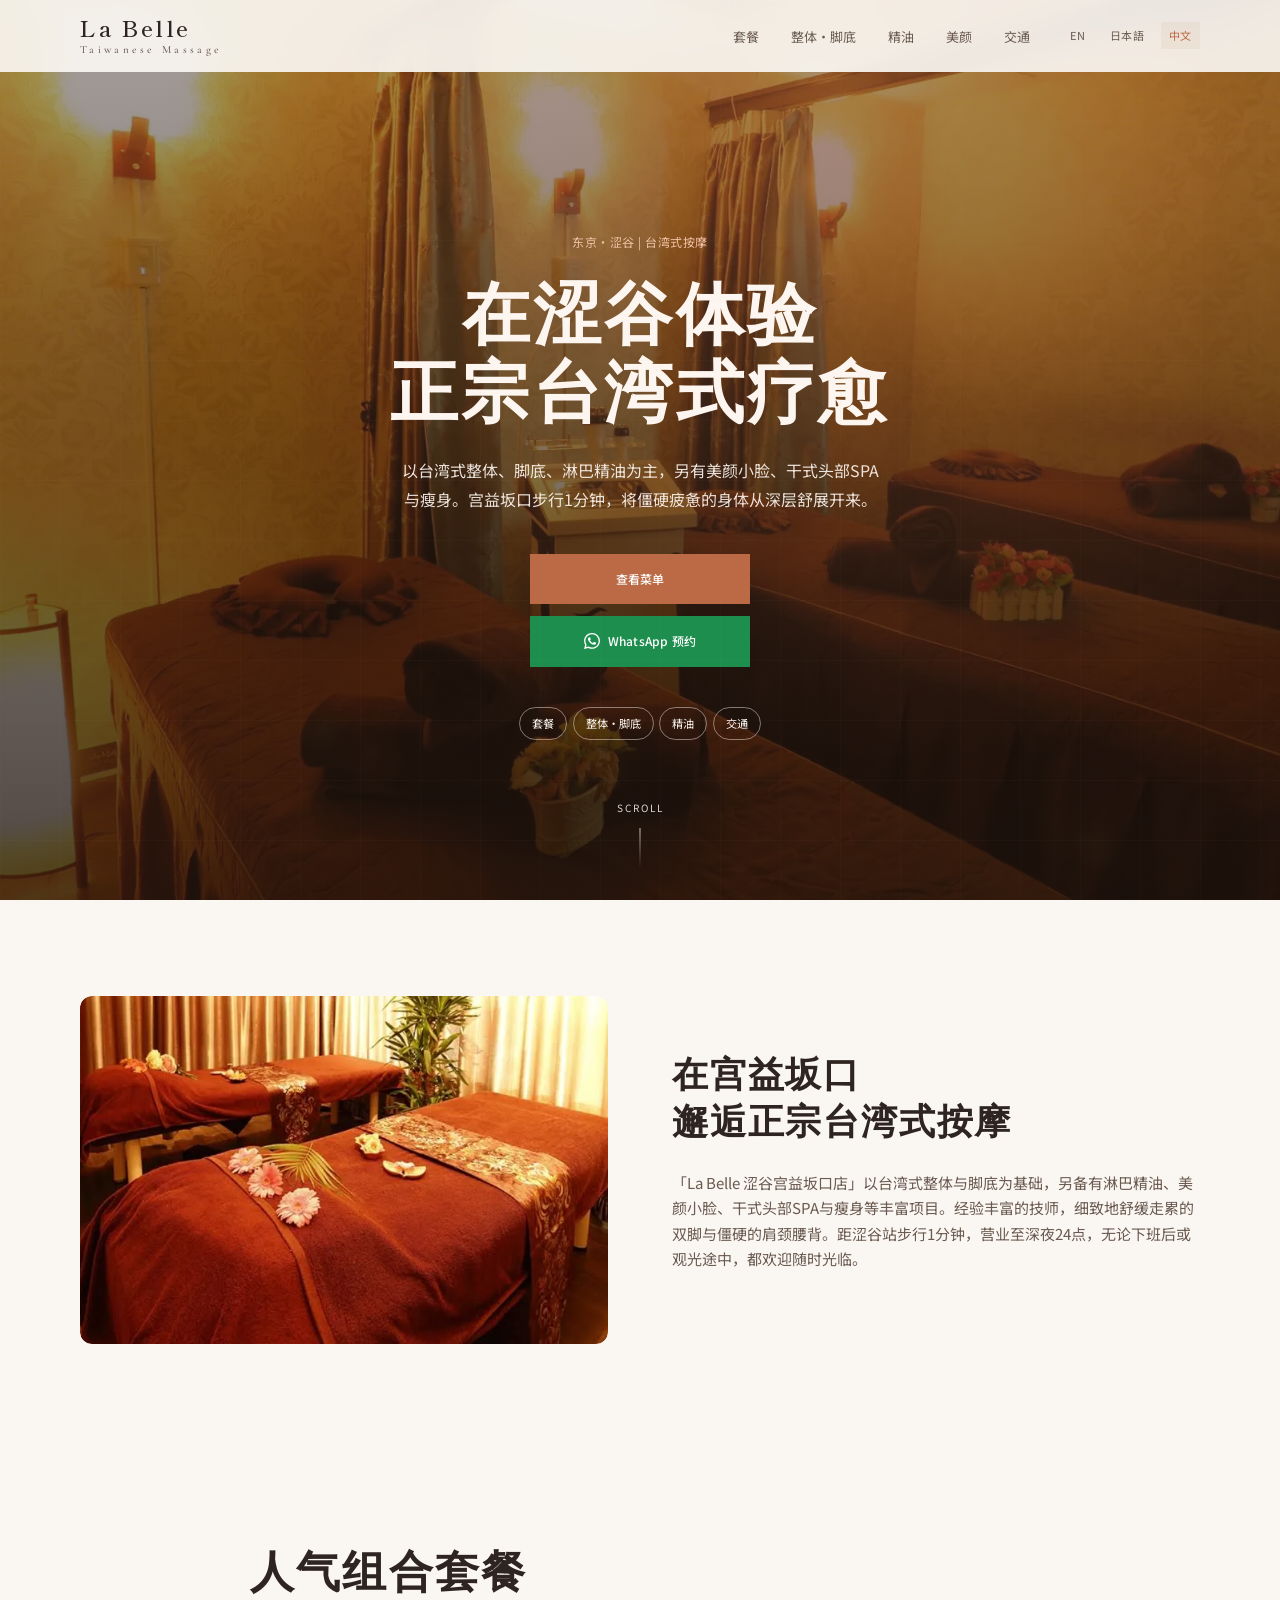
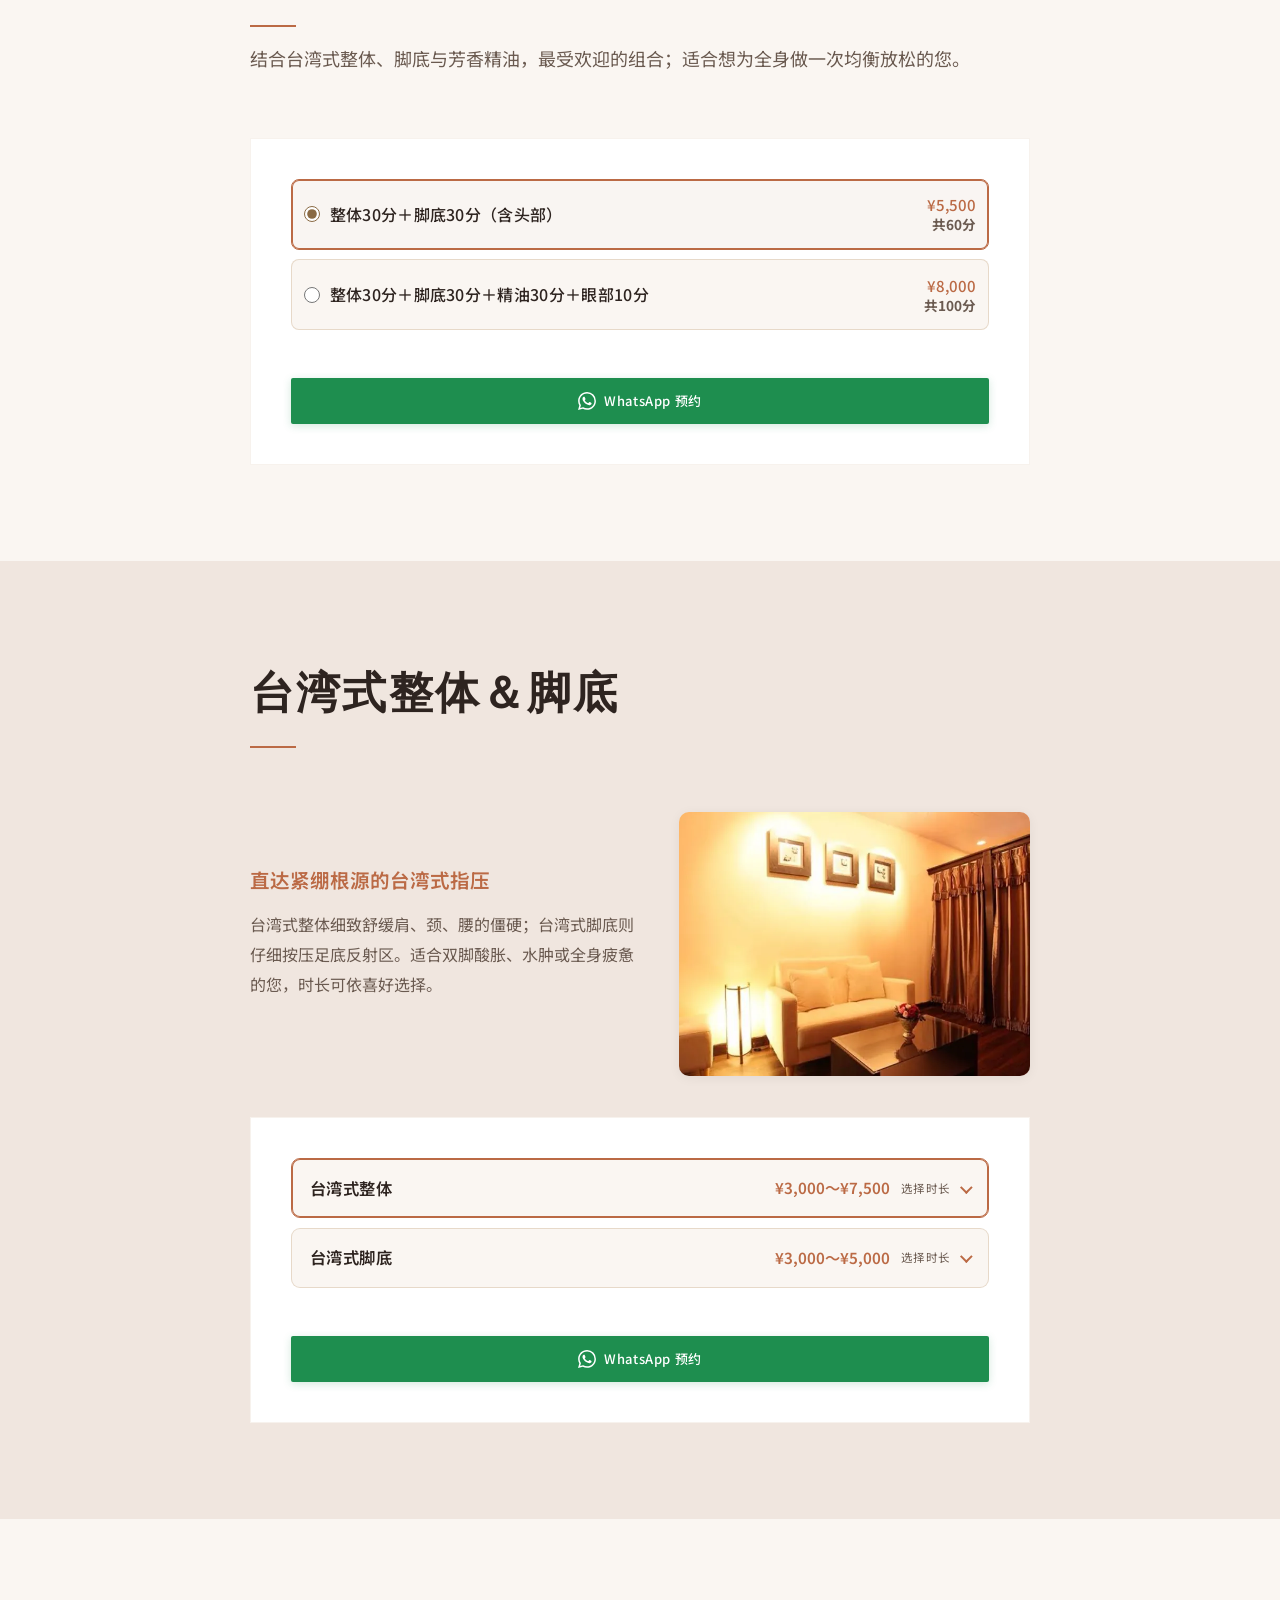
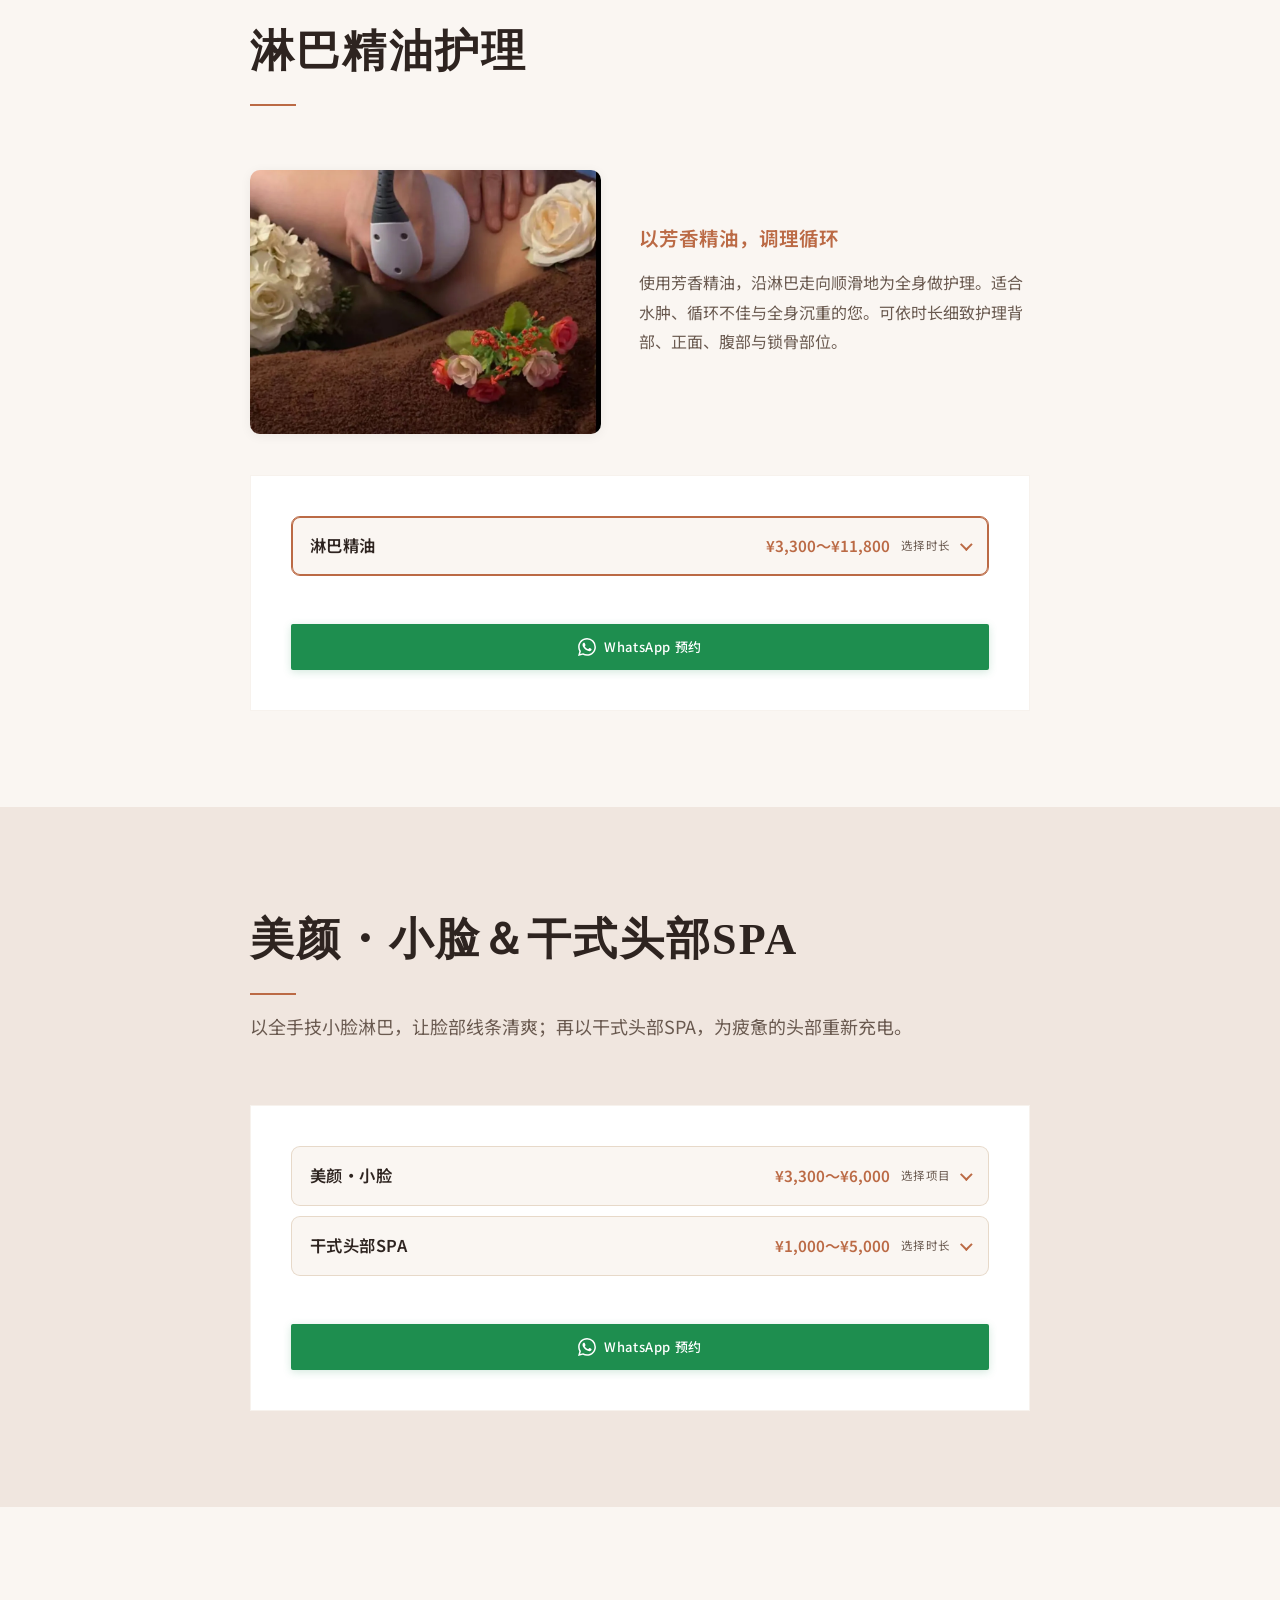
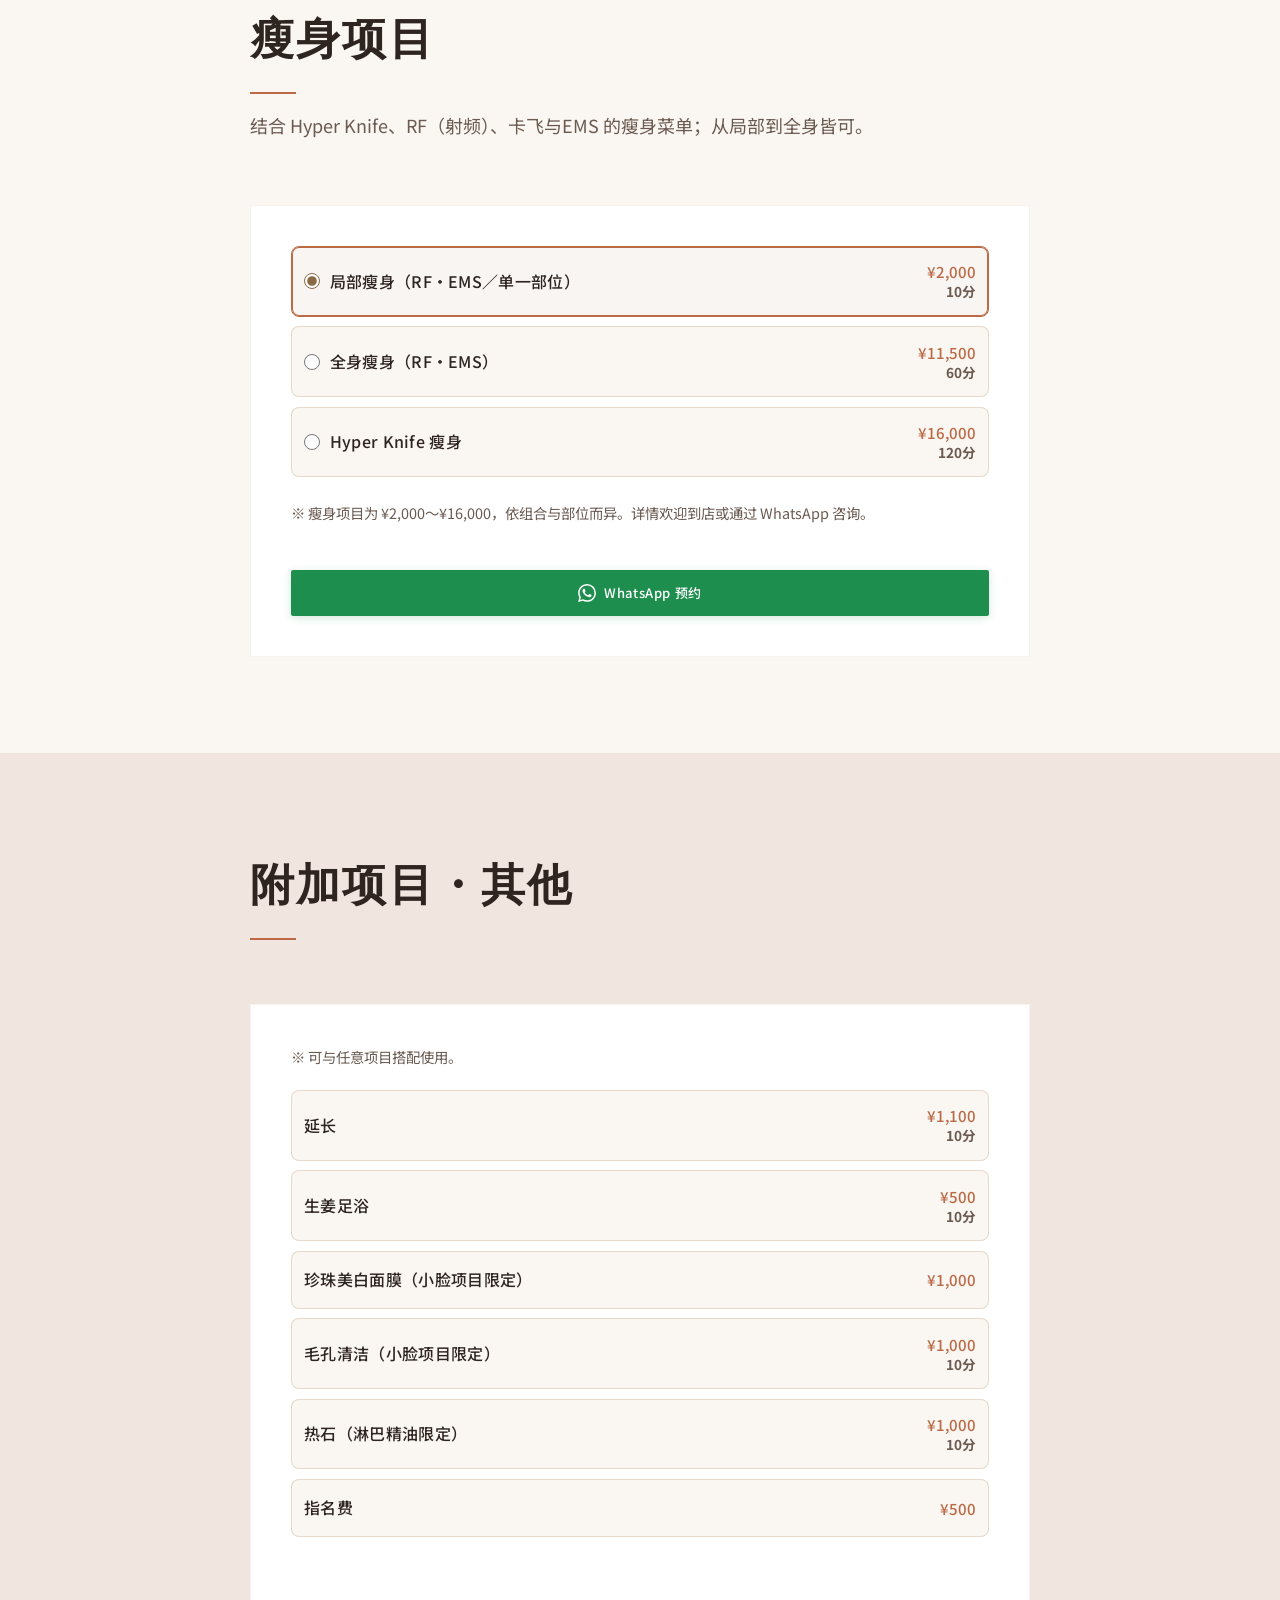
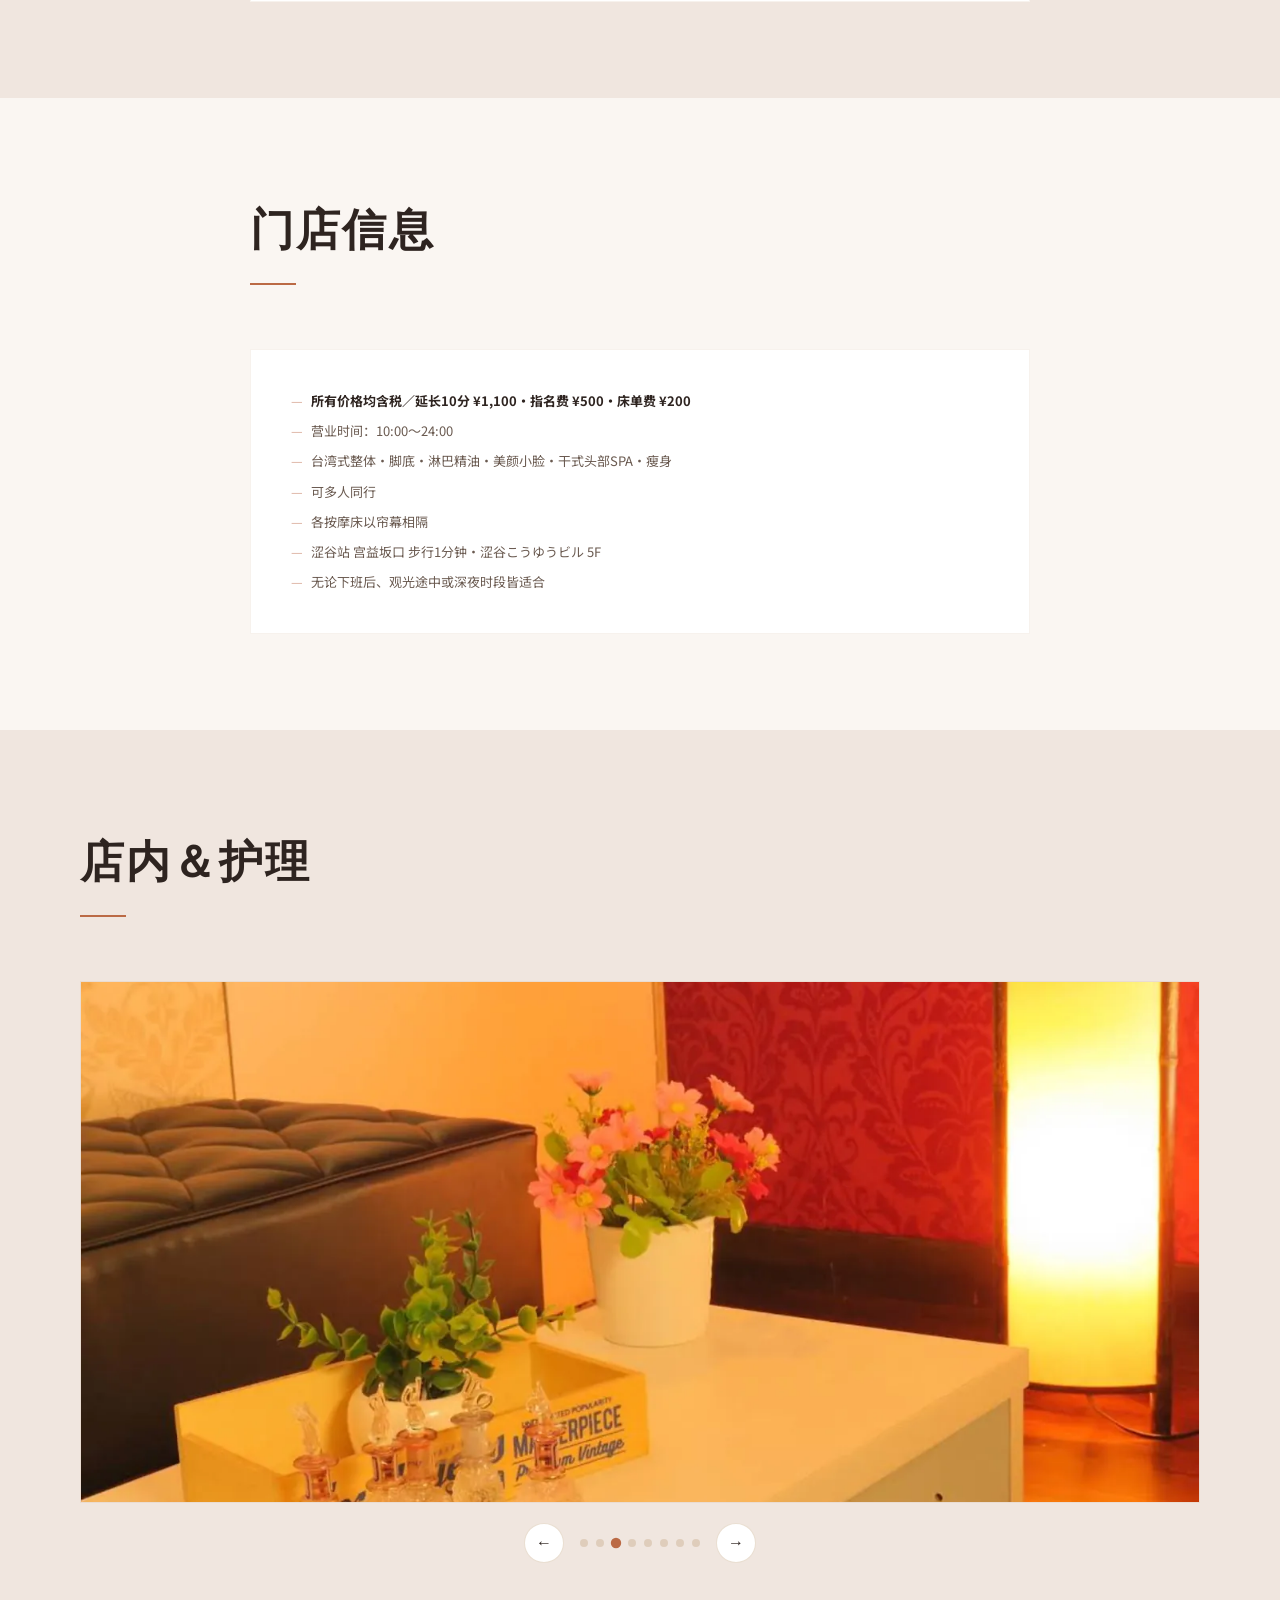
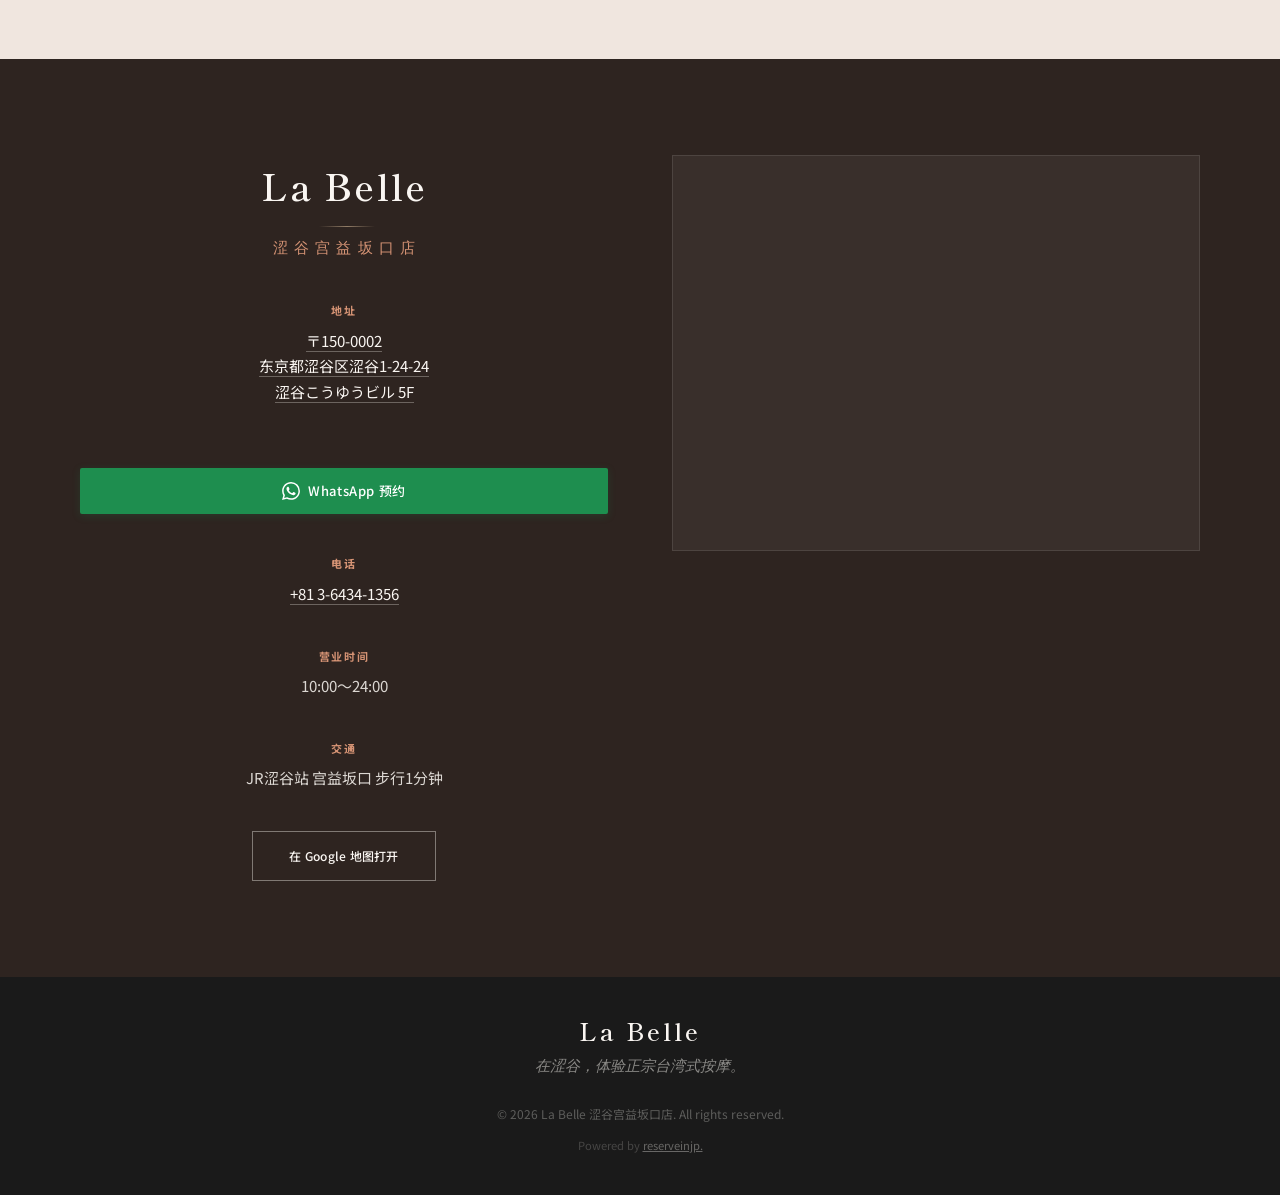
==== la-belle/cn/index.html @ e2172ee7 "Add La Belle (Shibuya) & Yukurai (Omotesando) trilingual massage sites Two Taiwanese massage / relax" ====
<!DOCTYPE html>
<html lang="zh-CN">
<head>
  <meta charset="UTF-8">
  <meta name="viewport" content="width=device-width, initial-scale=1.0">
  <meta name="description" content="东京涩谷的台湾式按摩「La Belle 涩谷宫益坂口店」。台湾式整体、脚底、淋巴精油、美颜小脸、干式头部SPA、瘦身。涩谷站宫益坂口步行1分钟，营业至凌晨。">
  <title>La Belle 涩谷宫益坂口店 | 台湾式按摩・脚底・淋巴精油</title>
  <link rel="preconnect" href="https://fonts.googleapis.com">
  <link rel="preconnect" href="https://fonts.gstatic.com" crossorigin>
  <link href="https://fonts.googleapis.com/css2?family=Cormorant+Garamond:wght@500&family=Noto+Sans+SC:wght@400;500;600&family=Noto+Sans+JP:wght@400;500&family=Shippori+Mincho:wght@500;600&display=swap" rel="stylesheet">
  <link rel="stylesheet" href="../styles.css">
</head>
<body>
  <header class="header" id="header">
    <nav class="nav container">
      <a href="../landing.html" class="logo">La Belle<span class="logo-romaji">Taiwanese Massage</span></a>
      <button class="nav-toggle" aria-label="menu" aria-expanded="false">
        <span></span>
        <span></span>
      </button>
      <div class="nav-menu">
        <ul class="nav-links">
          <li><a href="#set">套餐</a></li>
          <li><a href="#body">整体・脚底</a></li>
          <li><a href="#oil">精油</a></li>
          <li><a href="#beauty">美颜</a></li>
          <li><a href="#visit">交通</a></li>
        </ul>
        <div class="lang-switch">
          <a href="../en/index.html">EN</a>
          <a href="../jp/index.html">日本語</a>
          <a href="../cn/index.html" class="active">中文</a>
        </div>
      </div>
    </nav>
  </header>

  <main>
    <section class="hero">
      <div class="hero-carousel" id="heroCarousel">
        <div class="hero-slide active" style="background-image: url(../assets/images/hero-1.webp);"></div>
      </div>
      <div class="hero-grid-overlay"></div>
      <div class="hero-content container">
        <p class="hero-tag">东京・涩谷 | 台湾式按摩</p>
        <h1>在涩谷体验<br>正宗台湾式疗愈</h1>
        <p class="hero-sub">以台湾式整体、脚底、淋巴精油为主，另有美颜小脸、干式头部SPA与瘦身。宫益坂口步行1分钟，将僵硬疲惫的身体从深层舒展开来。</p>
        <div class="hero-cta">
          <a href="#set" class="btn btn-primary">查看菜单</a>
          <a href="../booking.html?lang=cn" class="btn btn-whatsapp">
            <svg viewBox="0 0 24 24"><path d="M17.472 14.382c-.297-.149-1.758-.867-2.03-.967-.273-.099-.471-.148-.67.15-.197.297-.767.966-.94 1.164-.173.199-.347.223-.644.075-.297-.15-1.255-.463-2.39-1.475-.884-.788-1.48-1.761-1.653-2.059-.173-.297-.018-.458.13-.606.134-.133.298-.347.446-.52.149-.174.198-.298.298-.497.099-.198.05-.371-.025-.52-.075-.149-.669-1.612-.916-2.207-.242-.579-.487-.5-.669-.51-.173-.008-.371-.01-.57-.01-.198 0-.52.074-.792.372-.272.297-1.04 1.016-1.04 2.479 0 1.462 1.065 2.875 1.213 3.074.149.198 2.096 3.2 5.077 4.487.709.306 1.262.489 1.694.625.712.227 1.36.195 1.871.118.571-.085 1.758-.719 2.006-1.413.248-.694.248-1.289.173-1.413-.074-.124-.272-.198-.57-.347m-5.421 7.403h-.004a9.87 9.87 0 01-5.031-1.378l-.361-.214-3.741.982.998-3.648-.235-.374a9.86 9.86 0 01-1.51-5.26c.001-5.45 4.436-9.884 9.888-9.884 2.64 0 5.122 1.03 6.988 2.898a9.825 9.825 0 012.893 6.994c-.003 5.45-4.437 9.884-9.885 9.884m8.413-18.297A11.815 11.815 0 0012.05 0C5.495 0 .16 5.335.157 11.892c0 2.096.547 4.142 1.588 5.945L.057 24l6.305-1.654a11.882 11.882 0 005.683 1.448h.005c6.554 0 11.89-5.335 11.893-11.893a11.821 11.821 0 00-3.48-8.413Z"/></svg>
            WhatsApp 预约
          </a>
        </div>
        <div class="hero-quick-nav">
          <a href="#set" class="hero-nav-pill">套餐</a>
          <a href="#body" class="hero-nav-pill">整体・脚底</a>
          <a href="#oil" class="hero-nav-pill">精油</a>
          <a href="#visit" class="hero-nav-pill">交通</a>
        </div>
      </div>
      <div class="hero-scroll">
        <span>Scroll</span>
        <div class="scroll-line"></div>
      </div>
    </section>

    <section class="intro section">
      <div class="container intro-grid">
        <div class="intro-text">
          <h2>在宫益坂口<br>邂逅正宗台湾式按摩</h2>
          <p>「La Belle 涩谷宫益坂口店」以台湾式整体与脚底为基础，另备有淋巴精油、美颜小脸、干式头部SPA与瘦身等丰富项目。经验丰富的技师，细致地舒缓走累的双脚与僵硬的肩颈腰背。距涩谷站步行1分钟，营业至深夜24点，无论下班后或观光途中，都欢迎随时光临。</p>
        </div>
        <div class="intro-features">
          <div class="intro-promo-image">
            <img src="../assets/images/intro.webp" alt="La Belle 涩谷宫益坂口店" loading="lazy">
          </div>
        </div>
      </div>
    </section>

    <section class="services section" id="set">
      <div class="container">
        <header class="section-header">
          <h2>人气组合套餐</h2>
          <p class="section-sub">结合台湾式整体、脚底与芳香精油，最受欢迎的组合；适合想为全身做一次均衡放松的您。</p>
        </header>
        <article class="service-card service-card-wide">
          <div class="option-rows">
            <label class="opt-row">
              <input type="radio" name="set-sel" value="Combo 60min (Body30+Foot30)" checked>
              <span class="opt-duration"><span class="opt-name">整体30分＋脚底30分（含头部）</span></span>
              <span class="opt-price">¥5,500<small>共60分</small></span>
            </label>
            <label class="opt-row">
              <input type="radio" name="set-sel" value="Combo 100min (Body30+Foot30+Aroma30+Eye10)">
              <span class="opt-duration"><span class="opt-name">整体30分＋脚底30分＋精油30分＋眼部10分</span></span>
              <span class="opt-price">¥8,000<small>共100分</small></span>
            </label>
          </div>
          <a href="../booking.html?lang=cn" class="btn-booking"><svg viewBox="0 0 24 24" width="18" height="18"><path d="M17.472 14.382c-.297-.149-1.758-.867-2.03-.967-.273-.099-.471-.148-.67.15-.197.297-.767.966-.94 1.164-.173.199-.347.223-.644.075-.297-.15-1.255-.463-2.39-1.475-.884-.788-1.48-1.761-1.653-2.059-.173-.297-.018-.458.13-.606.134-.133.298-.347.446-.52.149-.174.198-.298.298-.497.099-.198.05-.371-.025-.52-.075-.149-.669-1.612-.916-2.207-.242-.579-.487-.5-.669-.51-.173-.008-.371-.01-.57-.01-.198 0-.52.074-.792.372-.272.297-1.04 1.016-1.04 2.479 0 1.462 1.065 2.875 1.213 3.074.149.198 2.096 3.2 5.077 4.487.709.306 1.262.489 1.694.625.712.227 1.36.195 1.871.118.571-.085 1.758-.719 2.006-1.413.248-.694.248-1.289.173-1.413-.074-.124-.272-.198-.57-.347m-5.421 7.403h-.004a9.87 9.87 0 01-5.031-1.378l-.361-.214-3.741.982.998-3.648-.235-.374a9.86 9.86 0 01-1.51-5.26c.001-5.45 4.436-9.884 9.888-9.884 2.64 0 5.122 1.03 6.988 2.898a9.825 9.825 0 012.893 6.994c-.003 5.45-4.437 9.884-9.885 9.884m8.413-18.297A11.815 11.815 0 0012.05 0C5.495 0 .16 5.335.157 11.892c0 2.096.547 4.142 1.588 5.945L.057 24l6.305-1.654a11.882 11.882 0 005.683 1.448h.005c6.554 0 11.89-5.335 11.893-11.893a11.821 11.821 0 00-3.48-8.413Z" fill="currentColor"/></svg> WhatsApp 预约</a>
        </article>
      </div>
    </section>

    <section class="services section section-alt" id="body">
      <div class="container">
        <header class="section-header">
          <h2>台湾式整体＆脚底</h2>
        </header>
        <div class="service-intro">
          <div class="service-photo"><img src="../assets/images/body.webp" alt="台湾式整体・脚底" loading="lazy"></div>
          <div class="service-desc">
            <p class="service-tagline">直达紧绷根源的台湾式指压</p>
            <p>台湾式整体细致舒缓肩、颈、腰的僵硬；台湾式脚底则仔细按压足底反射区。适合双脚酸胀、水肿或全身疲惫的您，时长可依喜好选择。</p>
          </div>
        </div>
        <article class="service-card service-card-wide">
          <div class="option-rows">
            <div class="opt-group">
              <button type="button" class="opt-group-head" aria-expanded="false">
                <span class="ogh-name">台湾式整体</span>
                <span class="ogh-meta"><span class="ogh-range">¥3,000〜¥7,500</span><span class="ogh-hint">选择时长</span><i class="ogh-chev" aria-hidden="true"></i></span>
              </button>
              <div class="opt-group-body">
                <label class="opt-row">
                  <input type="radio" name="body-sel" value="Body 30min">
                  <span class="opt-duration"><span class="opt-name">台湾式整体（上半身 或 下半身）</span></span>
                  <span class="opt-price">¥3,000<small>30分</small></span>
                </label>
                <label class="opt-row">
                  <input type="radio" name="body-sel" value="Body 60min" checked>
                  <span class="opt-duration"><span class="opt-name">台湾式整体（背部全身・头部）</span></span>
                  <span class="opt-price">¥5,000<small>60分</small></span>
                </label>
                <label class="opt-row">
                  <input type="radio" name="body-sel" value="Body 90min">
                  <span class="opt-duration"><span class="opt-name">台湾式整体（背部全身・正面腿・头部）</span></span>
                  <span class="opt-price">¥7,500<small>90分</small></span>
                </label>
              </div>
            </div>
            <div class="opt-group">
              <button type="button" class="opt-group-head" aria-expanded="false">
                <span class="ogh-name">台湾式脚底</span>
                <span class="ogh-meta"><span class="ogh-range">¥3,000〜¥5,000</span><span class="ogh-hint">选择时长</span><i class="ogh-chev" aria-hidden="true"></i></span>
              </button>
              <div class="opt-group-body">
                <label class="opt-row">
                  <input type="radio" name="body-sel" value="Foot 30min">
                  <span class="opt-duration"><span class="opt-name">脚底（足部反射区为主）</span></span>
                  <span class="opt-price">¥3,000<small>30分</small></span>
                </label>
                <label class="opt-row">
                  <input type="radio" name="body-sel" value="Foot 45min">
                  <span class="opt-duration"><span class="opt-name">脚底（至小腿）</span></span>
                  <span class="opt-price">¥4,000<small>45分</small></span>
                </label>
                <label class="opt-row">
                  <input type="radio" name="body-sel" value="Foot 60min">
                  <span class="opt-duration"><span class="opt-name">脚底（至膝盖）</span></span>
                  <span class="opt-price">¥5,000<small>60分</small></span>
                </label>
              </div>
            </div>
          </div>
          <a href="../booking.html?lang=cn" class="btn-booking"><svg viewBox="0 0 24 24" width="18" height="18"><path d="M17.472 14.382c-.297-.149-1.758-.867-2.03-.967-.273-.099-.471-.148-.67.15-.197.297-.767.966-.94 1.164-.173.199-.347.223-.644.075-.297-.15-1.255-.463-2.39-1.475-.884-.788-1.48-1.761-1.653-2.059-.173-.297-.018-.458.13-.606.134-.133.298-.347.446-.52.149-.174.198-.298.298-.497.099-.198.05-.371-.025-.52-.075-.149-.669-1.612-.916-2.207-.242-.579-.487-.5-.669-.51-.173-.008-.371-.01-.57-.01-.198 0-.52.074-.792.372-.272.297-1.04 1.016-1.04 2.479 0 1.462 1.065 2.875 1.213 3.074.149.198 2.096 3.2 5.077 4.487.709.306 1.262.489 1.694.625.712.227 1.36.195 1.871.118.571-.085 1.758-.719 2.006-1.413.248-.694.248-1.289.173-1.413-.074-.124-.272-.198-.57-.347m-5.421 7.403h-.004a9.87 9.87 0 01-5.031-1.378l-.361-.214-3.741.982.998-3.648-.235-.374a9.86 9.86 0 01-1.51-5.26c.001-5.45 4.436-9.884 9.888-9.884 2.64 0 5.122 1.03 6.988 2.898a9.825 9.825 0 012.893 6.994c-.003 5.45-4.437 9.884-9.885 9.884m8.413-18.297A11.815 11.815 0 0012.05 0C5.495 0 .16 5.335.157 11.892c0 2.096.547 4.142 1.588 5.945L.057 24l6.305-1.654a11.882 11.882 0 005.683 1.448h.005c6.554 0 11.89-5.335 11.893-11.893a11.821 11.821 0 00-3.48-8.413Z" fill="currentColor"/></svg> WhatsApp 预约</a>
        </article>
      </div>
    </section>

    <section class="services section" id="oil">
      <div class="container">
        <header class="section-header">
          <h2>淋巴精油护理</h2>
        </header>
        <div class="service-intro">
          <div class="service-photo"><img src="../assets/images/oil.webp" alt="淋巴精油护理" loading="lazy"></div>
          <div class="service-desc">
            <p class="service-tagline">以芳香精油，调理循环</p>
            <p>使用芳香精油，沿淋巴走向顺滑地为全身做护理。适合水肿、循环不佳与全身沉重的您。可依时长细致护理背部、正面、腹部与锁骨部位。</p>
          </div>
        </div>
        <article class="service-card service-card-wide">
          <div class="option-rows">
            <div class="opt-group">
              <button type="button" class="opt-group-head" aria-expanded="false">
                <span class="ogh-name">淋巴精油</span>
                <span class="ogh-meta"><span class="ogh-range">¥3,300〜¥11,800</span><span class="ogh-hint">选择时长</span><i class="ogh-chev" aria-hidden="true"></i></span>
              </button>
              <div class="opt-group-body">
                <label class="opt-row">
                  <input type="radio" name="oil-sel" value="Oil Lymph 30min">
                  <span class="opt-duration"><span class="opt-name">淋巴精油（上半身 或 下半身）</span></span>
                  <span class="opt-price">¥3,300<small>30分</small></span>
                </label>
                <label class="opt-row">
                  <input type="radio" name="oil-sel" value="Oil Lymph 60min" checked>
                  <span class="opt-duration"><span class="opt-name">淋巴精油（背部全身・头部）</span></span>
                  <span class="opt-price">¥5,800<small>60分</small></span>
                </label>
                <label class="opt-row">
                  <input type="radio" name="oil-sel" value="Oil Lymph 90min">
                  <span class="opt-duration"><span class="opt-name">淋巴精油（背部全身・正面腿・头眼）</span></span>
                  <span class="opt-price">¥8,800<small>90分</small></span>
                </label>
                <label class="opt-row">
                  <input type="radio" name="oil-sel" value="Oil Lymph 120min">
                  <span class="opt-duration"><span class="opt-name">淋巴精油（全身・腹部・锁骨・头眼）</span></span>
                  <span class="opt-price">¥11,800<small>120分</small></span>
                </label>
              </div>
            </div>
          </div>
          <a href="../booking.html?lang=cn" class="btn-booking"><svg viewBox="0 0 24 24" width="18" height="18"><path d="M17.472 14.382c-.297-.149-1.758-.867-2.03-.967-.273-.099-.471-.148-.67.15-.197.297-.767.966-.94 1.164-.173.199-.347.223-.644.075-.297-.15-1.255-.463-2.39-1.475-.884-.788-1.48-1.761-1.653-2.059-.173-.297-.018-.458.13-.606.134-.133.298-.347.446-.52.149-.174.198-.298.298-.497.099-.198.05-.371-.025-.52-.075-.149-.669-1.612-.916-2.207-.242-.579-.487-.5-.669-.51-.173-.008-.371-.01-.57-.01-.198 0-.52.074-.792.372-.272.297-1.04 1.016-1.04 2.479 0 1.462 1.065 2.875 1.213 3.074.149.198 2.096 3.2 5.077 4.487.709.306 1.262.489 1.694.625.712.227 1.36.195 1.871.118.571-.085 1.758-.719 2.006-1.413.248-.694.248-1.289.173-1.413-.074-.124-.272-.198-.57-.347m-5.421 7.403h-.004a9.87 9.87 0 01-5.031-1.378l-.361-.214-3.741.982.998-3.648-.235-.374a9.86 9.86 0 01-1.51-5.26c.001-5.45 4.436-9.884 9.888-9.884 2.64 0 5.122 1.03 6.988 2.898a9.825 9.825 0 012.893 6.994c-.003 5.45-4.437 9.884-9.885 9.884m8.413-18.297A11.815 11.815 0 0012.05 0C5.495 0 .16 5.335.157 11.892c0 2.096.547 4.142 1.588 5.945L.057 24l6.305-1.654a11.882 11.882 0 005.683 1.448h.005c6.554 0 11.89-5.335 11.893-11.893a11.821 11.821 0 00-3.48-8.413Z" fill="currentColor"/></svg> WhatsApp 预约</a>
        </article>
      </div>
    </section>

    <section class="services section section-alt" id="beauty">
      <div class="container">
        <header class="section-header">
          <h2>美颜・小脸＆干式头部SPA</h2>
          <p class="section-sub">以全手技小脸淋巴，让脸部线条清爽；再以干式头部SPA，为疲惫的头部重新充电。</p>
        </header>
        <article class="service-card service-card-wide">
          <div class="option-rows">
            <div class="opt-group">
              <button type="button" class="opt-group-head" aria-expanded="false">
                <span class="ogh-name">美颜・小脸</span>
                <span class="ogh-meta"><span class="ogh-range">¥3,300〜¥6,000</span><span class="ogh-hint">选择项目</span><i class="ogh-chev" aria-hidden="true"></i></span>
              </button>
              <div class="opt-group-body">
                <label class="opt-row">
                  <input type="radio" name="beauty-sel" value="Facial Lymph 30min">
                  <span class="opt-duration"><span class="opt-name">全手技小脸淋巴</span></span>
                  <span class="opt-price">¥3,300<small>30分</small></span>
                </label>
                <label class="opt-row">
                  <input type="radio" name="beauty-sel" value="Pore Care + Small Face 30min">
                  <span class="opt-duration"><span class="opt-name">毛孔清洁・小脸</span></span>
                  <span class="opt-price">¥4,000<small>30分</small></span>
                </label>
                <label class="opt-row">
                  <input type="radio" name="beauty-sel" value="Facial Lymph 60min">
                  <span class="opt-duration"><span class="opt-name">全手技小脸淋巴（颈肩・锁骨・头眼）</span></span>
                  <span class="opt-price">¥6,000<small>60分</small></span>
                </label>
              </div>
            </div>
            <div class="opt-group">
              <button type="button" class="opt-group-head" aria-expanded="false">
                <span class="ogh-name">干式头部SPA</span>
                <span class="ogh-meta"><span class="ogh-range">¥1,000〜¥5,000</span><span class="ogh-hint">选择时长</span><i class="ogh-chev" aria-hidden="true"></i></span>
              </button>
              <div class="opt-group-body">
                <label class="opt-row">
                  <input type="radio" name="beauty-sel" value="Dry Head Spa 10min">
                  <span class="opt-duration"><span class="opt-name">干式头部SPA</span></span>
                  <span class="opt-price">¥1,000<small>10分</small></span>
                </label>
                <label class="opt-row">
                  <input type="radio" name="beauty-sel" value="Dry Head Spa 30min">
                  <span class="opt-duration"><span class="opt-name">干式头部SPA</span></span>
                  <span class="opt-price">¥3,000<small>30分</small></span>
                </label>
                <label class="opt-row">
                  <input type="radio" name="beauty-sel" value="Dry Head Spa 60min">
                  <span class="opt-duration"><span class="opt-name">干式头部SPA</span></span>
                  <span class="opt-price">¥5,000<small>60分</small></span>
                </label>
              </div>
            </div>
          </div>
          <a href="../booking.html?lang=cn" class="btn-booking"><svg viewBox="0 0 24 24" width="18" height="18"><path d="M17.472 14.382c-.297-.149-1.758-.867-2.03-.967-.273-.099-.471-.148-.67.15-.197.297-.767.966-.94 1.164-.173.199-.347.223-.644.075-.297-.15-1.255-.463-2.39-1.475-.884-.788-1.48-1.761-1.653-2.059-.173-.297-.018-.458.13-.606.134-.133.298-.347.446-.52.149-.174.198-.298.298-.497.099-.198.05-.371-.025-.52-.075-.149-.669-1.612-.916-2.207-.242-.579-.487-.5-.669-.51-.173-.008-.371-.01-.57-.01-.198 0-.52.074-.792.372-.272.297-1.04 1.016-1.04 2.479 0 1.462 1.065 2.875 1.213 3.074.149.198 2.096 3.2 5.077 4.487.709.306 1.262.489 1.694.625.712.227 1.36.195 1.871.118.571-.085 1.758-.719 2.006-1.413.248-.694.248-1.289.173-1.413-.074-.124-.272-.198-.57-.347m-5.421 7.403h-.004a9.87 9.87 0 01-5.031-1.378l-.361-.214-3.741.982.998-3.648-.235-.374a9.86 9.86 0 01-1.51-5.26c.001-5.45 4.436-9.884 9.888-9.884 2.64 0 5.122 1.03 6.988 2.898a9.825 9.825 0 012.893 6.994c-.003 5.45-4.437 9.884-9.885 9.884m8.413-18.297A11.815 11.815 0 0012.05 0C5.495 0 .16 5.335.157 11.892c0 2.096.547 4.142 1.588 5.945L.057 24l6.305-1.654a11.882 11.882 0 005.683 1.448h.005c6.554 0 11.89-5.335 11.893-11.893a11.821 11.821 0 00-3.48-8.413Z" fill="currentColor"/></svg> WhatsApp 预约</a>
        </article>
      </div>
    </section>

    <section class="services section" id="slim">
      <div class="container">
        <header class="section-header">
          <h2>瘦身项目</h2>
          <p class="section-sub">结合 Hyper Knife、RF（射频）、卡飞与EMS 的瘦身菜单；从局部到全身皆可。</p>
        </header>
        <article class="service-card service-card-wide">
          <div class="option-rows">
            <label class="opt-row">
              <input type="radio" name="slim-sel" value="Slimming Spot 10min" checked>
              <span class="opt-duration"><span class="opt-name">局部瘦身（RF・EMS／单一部位）</span></span>
              <span class="opt-price">¥2,000<small>10分</small></span>
            </label>
            <label class="opt-row">
              <input type="radio" name="slim-sel" value="Slimming Full Body 60min (RF+EMS)">
              <span class="opt-duration"><span class="opt-name">全身瘦身（RF・EMS）</span></span>
              <span class="opt-price">¥11,500<small>60分</small></span>
            </label>
            <label class="opt-row">
              <input type="radio" name="slim-sel" value="Hyper Knife Slimming 120min">
              <span class="opt-duration"><span class="opt-name">Hyper Knife 瘦身</span></span>
              <span class="opt-price">¥16,000<small>120分</small></span>
            </label>
          </div>
          <p class="option-note" style="margin-top:1.2rem;">※ 瘦身项目为 ¥2,000〜¥16,000，依组合与部位而异。详情欢迎到店或通过 WhatsApp 咨询。</p>
          <a href="../booking.html?lang=cn" class="btn-booking"><svg viewBox="0 0 24 24" width="18" height="18"><path d="M17.472 14.382c-.297-.149-1.758-.867-2.03-.967-.273-.099-.471-.148-.67.15-.197.297-.767.966-.94 1.164-.173.199-.347.223-.644.075-.297-.15-1.255-.463-2.39-1.475-.884-.788-1.48-1.761-1.653-2.059-.173-.297-.018-.458.13-.606.134-.133.298-.347.446-.52.149-.174.198-.298.298-.497.099-.198.05-.371-.025-.52-.075-.149-.669-1.612-.916-2.207-.242-.579-.487-.5-.669-.51-.173-.008-.371-.01-.57-.01-.198 0-.52.074-.792.372-.272.297-1.04 1.016-1.04 2.479 0 1.462 1.065 2.875 1.213 3.074.149.198 2.096 3.2 5.077 4.487.709.306 1.262.489 1.694.625.712.227 1.36.195 1.871.118.571-.085 1.758-.719 2.006-1.413.248-.694.248-1.289.173-1.413-.074-.124-.272-.198-.57-.347m-5.421 7.403h-.004a9.87 9.87 0 01-5.031-1.378l-.361-.214-3.741.982.998-3.648-.235-.374a9.86 9.86 0 01-1.51-5.26c.001-5.45 4.436-9.884 9.888-9.884 2.64 0 5.122 1.03 6.988 2.898a9.825 9.825 0 012.893 6.994c-.003 5.45-4.437 9.884-9.885 9.884m8.413-18.297A11.815 11.815 0 0012.05 0C5.495 0 .16 5.335.157 11.892c0 2.096.547 4.142 1.588 5.945L.057 24l6.305-1.654a11.882 11.882 0 005.683 1.448h.005c6.554 0 11.89-5.335 11.893-11.893a11.821 11.821 0 00-3.48-8.413Z" fill="currentColor"/></svg> WhatsApp 预约</a>
        </article>
      </div>
    </section>

    <section class="services section section-alt" id="option">
      <div class="container">
        <header class="section-header">
          <h2>附加项目・其他</h2>
        </header>
        <article class="service-card service-card-wide">
          <p class="option-note">※ 可与任意项目搭配使用。</p>
          <div class="option-rows">
            <div class="opt-row opt-static"><span class="opt-duration"><span class="opt-name">延长</span></span><span class="opt-price">¥1,100<small>10分</small></span></div>
            <div class="opt-row opt-static"><span class="opt-duration"><span class="opt-name">生姜足浴</span></span><span class="opt-price">¥500<small>10分</small></span></div>
            <div class="opt-row opt-static"><span class="opt-duration"><span class="opt-name">珍珠美白面膜（小脸项目限定）</span></span><span class="opt-price">¥1,000</span></div>
            <div class="opt-row opt-static"><span class="opt-duration"><span class="opt-name">毛孔清洁（小脸项目限定）</span></span><span class="opt-price">¥1,000<small>10分</small></span></div>
            <div class="opt-row opt-static"><span class="opt-duration"><span class="opt-name">热石（淋巴精油限定）</span></span><span class="opt-price">¥1,000<small>10分</small></span></div>
            <div class="opt-row opt-static"><span class="opt-duration"><span class="opt-name">指名费</span></span><span class="opt-price">¥500</span></div>
          </div>
        </article>
      </div>
    </section>

    <section class="services section" id="info">
      <div class="container">
        <header class="section-header">
          <h2>门店信息</h2>
        </header>
        <article class="service-card service-card-wide">
          <ul class="includes">
            <li><strong>所有价格均含税／延长10分 ¥1,100・指名费 ¥500・床单费 ¥200</strong></li>
            <li>营业时间：10:00〜24:00</li>
            <li>台湾式整体・脚底・淋巴精油・美颜小脸・干式头部SPA・瘦身</li>
            <li>可多人同行</li>
            <li>各按摩床以帘幕相隔</li>
            <li>涩谷站 宫益坂口 步行1分钟・涩谷こうゆうビル 5F</li>
            <li>无论下班后、观光途中或深夜时段皆适合</li>
          </ul>
        </article>
      </div>
    </section>

    <section class="env-carousel-section" aria-label="店内・护理">
      <div class="container">
        <header class="section-header">
          <h2>店内＆护理</h2>
        </header>
        <div class="env-carousel" id="envCarousel">
          <div class="env-carousel-track" id="envTrack">
            <div class="env-carousel-slide"><img src="../assets/images/hero-1.webp" alt="La Belle 护理室" loading="lazy"></div>
            <div class="env-carousel-slide"><img src="../assets/images/hero-2.webp" alt="La Belle 等候区" loading="lazy"></div>
            <div class="env-carousel-slide"><img src="../assets/images/hero-3.webp" alt="La Belle 休息区" loading="lazy"></div>
            <div class="env-carousel-slide"><img src="../assets/images/hero-4.webp" alt="La Belle 店内" loading="lazy"></div>
            <div class="env-carousel-slide"><img src="../assets/images/intro.webp" alt="La Belle 按摩床" loading="lazy"></div>
            <div class="env-carousel-slide"><img src="../assets/images/body.webp" alt="La Belle 护理" loading="lazy"></div>
            <div class="env-carousel-slide"><img src="../assets/images/sign.webp" alt="La Belle 门面招牌" loading="lazy"></div>
            <div class="env-carousel-slide"><img src="../assets/images/plaque.webp" alt="La Belle 入口" loading="lazy"></div>
          </div>
        </div>
        <div class="env-carousel-nav">
          <button class="env-carousel-btn" id="envPrev" aria-label="prev">&larr;</button>
          <div class="env-dots" id="envDots"></div>
          <button class="env-carousel-btn" id="envNext" aria-label="next">&rarr;</button>
        </div>
      </div>
    </section>

    <section class="visit section" id="visit">
      <div class="container visit-grid">
        <div class="visit-info">
          <h2>La Belle<span class="visit-romaji">涩谷宫益坂口店</span></h2>
          <div class="visit-details">
            <div class="visit-item">
              <h4>地址</h4>
              <p><a href="https://maps.app.goo.gl/qkjrwiAqzV4mdqAc6" target="_blank" rel="noopener noreferrer">〒150-0002<br>东京都涩谷区涩谷1-24-24<br>涩谷こうゆうビル 5F</a></p>
            </div>
            <a href="../booking.html?lang=cn" class="btn-booking">
              <svg viewBox="0 0 24 24" width="18" height="18"><path d="M17.472 14.382c-.297-.149-1.758-.867-2.03-.967-.273-.099-.471-.148-.67.15-.197.297-.767.966-.94 1.164-.173.199-.347.223-.644.075-.297-.15-1.255-.463-2.39-1.475-.884-.788-1.48-1.761-1.653-2.059-.173-.297-.018-.458.13-.606.134-.133.298-.347.446-.52.149-.174.198-.298.298-.497.099-.198.05-.371-.025-.52-.075-.149-.669-1.612-.916-2.207-.242-.579-.487-.5-.669-.51-.173-.008-.371-.01-.57-.01-.198 0-.52.074-.792.372-.272.297-1.04 1.016-1.04 2.479 0 1.462 1.065 2.875 1.213 3.074.149.198 2.096 3.2 5.077 4.487.709.306 1.262.489 1.694.625.712.227 1.36.195 1.871.118.571-.085 1.758-.719 2.006-1.413.248-.694.248-1.289.173-1.413-.074-.124-.272-.198-.57-.347m-5.421 7.403h-.004a9.87 9.87 0 01-5.031-1.378l-.361-.214-3.741.982.998-3.648-.235-.374a9.86 9.86 0 01-1.51-5.26c.001-5.45 4.436-9.884 9.888-9.884 2.64 0 5.122 1.03 6.988 2.898a9.825 9.825 0 012.893 6.994c-.003 5.45-4.437 9.884-9.885 9.884m8.413-18.297A11.815 11.815 0 0012.05 0C5.495 0 .16 5.335.157 11.892c0 2.096.547 4.142 1.588 5.945L.057 24l6.305-1.654a11.882 11.882 0 005.683 1.448h.005c6.554 0 11.89-5.335 11.893-11.893a11.821 11.821 0 00-3.48-8.413Z" fill="currentColor"/></svg>
              WhatsApp 预约
            </a>
            <div class="visit-item">
              <h4>电话</h4>
              <p><a href="tel:+81364341356">+81 3-6434-1356</a></p>
            </div>
            <div class="visit-item">
              <h4>营业时间</h4>
              <p>10:00〜24:00</p>
            </div>
            <div class="visit-item">
              <h4>交通</h4>
              <p>JR涩谷站 宫益坂口 步行1分钟</p>
            </div>
          </div>
          <a href="https://maps.app.goo.gl/qkjrwiAqzV4mdqAc6" target="_blank" rel="noopener noreferrer" class="btn btn-outline">在 Google 地图打开</a>
        </div>
        <div class="visit-map" style="position:relative;">
          <iframe
            title="La Belle 涩谷宫益坂口店 map"
            src="https://maps.google.com/maps?q=La%20Belle&ftid=0x60188ddc48e6bc3d:0xe61ed6875e6475a0&z=17&output=embed"
            width="100%"
            height="100%"
            style="border:0;pointer-events:none;"
            loading="lazy"
            referrerpolicy="no-referrer-when-downgrade"></iframe>
          <a href="https://maps.app.goo.gl/qkjrwiAqzV4mdqAc6" target="_blank" rel="noopener noreferrer" class="visit-map-link" aria-label="在 Google 地图打开 La Belle" style="position:absolute;inset:0;z-index:2;"></a>
        </div>
      </div>
    </section>
  </main>

  <footer class="footer">
    <div class="container footer-inner">
      <span class="logo">La Belle</span>
      <p class="footer-tagline">在涩谷，体验正宗台湾式按摩。</p>
      <p class="footer-copy">&copy; 2026 La Belle 涩谷宫益坂口店. All rights reserved.</p>
      <p class="footer-powered">Powered by <a href="https://reserveinjp.com/" target="_blank" rel="noopener">reserveinjp.</a></p>
    </div>
  </footer>

<button class="back-to-top" id="backToTop" aria-label="回到顶部" title="回到顶部">&uarr;</button>
  <script src="../script.js"></script>
</body>
</html>
---- la-belle/styles.css ----
/* ========================================
   mooi — Japanese Beauty Salon
   ======================================== */

:root {
  --cream: #faf6f2;
  --cream-dark: #f0e6df;
  --blush: #ecd3c6;
  --blush-deep: #d9ab98;
  --charcoal: #2e2420;
  --charcoal-light: #6a5a50;
  --gold: #bb6a45;
  --gold-light: #d59374;
  --white: #ffffff;

  --font-display: "Cormorant Garamond", "Noto Sans JP", serif;
  --font-body: "Noto Sans JP", sans-serif;

  --space-xs: 0.5rem;
  --space-sm: 1rem;
  --space-md: 1.5rem;
  --space-lg: 2.5rem;
  --space-xl: 4rem;
  --space-2xl: 6rem;

  --radius: 2px;
  --transition: 0.3s ease;
  --header-h: 72px;
}

*,
*::before,
*::after {
  box-sizing: border-box;
  margin: 0;
  padding: 0;
}

html {
  scroll-behavior: smooth;
  scroll-padding-top: var(--header-h);
}

body {
  font-family: var(--font-body);
  font-weight: 300;
  font-size: 0.9375rem;
  line-height: 1.7;
  color: var(--charcoal);
  background: var(--cream);
  -webkit-font-smoothing: antialiased;
}

img {
  max-width: 100%;
  display: block;
}

a {
  color: inherit;
  text-decoration: none;
  transition: color var(--transition);
}

ul {
  list-style: none;
}

.container {
  width: min(1120px, 92vw);
  margin-inline: auto;
}

/* ---- Header ---- */

.header {
  position: fixed;
  top: 0;
  left: 0;
  right: 0;
  z-index: 100;
  height: var(--header-h);
  background: rgba(250, 247, 242, 0.92);
  backdrop-filter: blur(12px);
  border-bottom: 1px solid transparent;
  transition: border-color var(--transition), box-shadow var(--transition);
}

.header.scrolled {
  border-color: rgba(184, 149, 107, 0.15);
  box-shadow: 0 1px 20px rgba(44, 44, 44, 0.04);
}

.nav {
  display: flex;
  align-items: center;
  justify-content: space-between;
  height: 100%;
}

.logo {
  font-family: "Shippori Mincho", "Noto Serif JP", "Yu Mincho", "Hiragino Mincho ProN", serif;
  font-size: 1.375rem;
  font-weight: 600;
  letter-spacing: 0.12em;
  color: var(--charcoal);
  line-height: 1.2;
}

.logo .logo-romaji {
  display: block;
  font-family: "Cormorant Garamond", "Inter", serif;
  font-size: 0.6875rem;
  font-weight: 500;
  letter-spacing: 0.3em;
  color: var(--charcoal-light);
  line-height: 1.3;
  margin-top: 0.15rem;
}

.nav-menu {
  display: flex;
  align-items: center;
  gap: 2rem;
}

.nav-links {
  display: flex;
  gap: 2rem;
}

.lang-switch {
  display: flex;
  align-items: center;
  gap: 0.5rem;
}

.lang-switch a {
  font-size: 0.6875rem;
  letter-spacing: 0.06em;
  color: var(--charcoal-light);
  padding: 0.25rem 0.5rem;
  border-radius: 1px;
  transition: all var(--transition);
}

.lang-switch a:hover {
  color: var(--gold);
}

.lang-switch a.active {
  color: var(--gold);
  background: rgba(184, 149, 107, 0.1);
}

html[lang="zh-CN"] {
  --font-body: "Noto Sans SC", "PingFang SC", "Microsoft YaHei", sans-serif;
  --font-display: "Noto Serif SC", "Songti SC", "SimSun", serif;
}

html[lang="ja"] {
  --font-body: "Noto Sans JP", "Hiragino Sans", "Yu Gothic UI", "Meiryo", sans-serif;
  --font-display: "Noto Sans JP", "Hiragino Sans", "Yu Gothic UI", "Meiryo", sans-serif;
}

html[lang="ja"] body,
html[lang="zh-CN"] body {
  font-weight: 400;
}

html[lang="ja"] .nav-links a,
html[lang="zh-CN"] .nav-links a {
  letter-spacing: 0;
  text-transform: none;
}

html[lang="ja"] .hero-tag,
html[lang="zh-CN"] .hero-tag {
  letter-spacing: 0.04em;
  text-transform: none;
}

html[lang="ja"] .btn,
html[lang="zh-CN"] .btn {
  letter-spacing: 0.02em;
  text-transform: none;
  font-weight: 500;
}

html[lang="ja"] .hero h1,
html[lang="ja"] .section-header h2,
html[lang="ja"] .intro-text h2 {
  font-family: var(--font-body);
  font-weight: 600;
  letter-spacing: 0.02em;
}

html[lang="zh-CN"] .hero h1,
html[lang="zh-CN"] .section-header h2,
html[lang="zh-CN"] .intro-text h2 {
  font-family: var(--font-display);
  font-weight: 600;
  letter-spacing: 0.05em;
}

html[lang="ja"] .section-sub,
html[lang="zh-CN"] .section-sub {
  font-family: var(--font-body);
  font-style: normal;
  font-weight: 400;
}

html[lang="ja"] .hero-nav-pill,
html[lang="zh-CN"] .hero-nav-pill {
  letter-spacing: 0;
  text-transform: none;
}

.nav-links a {
  font-size: 0.8125rem;
  letter-spacing: 0.08em;
  text-transform: uppercase;
  color: var(--charcoal-light);
  position: relative;
}

.nav-links a::after {
  content: "";
  position: absolute;
  bottom: -4px;
  left: 0;
  width: 0;
  height: 1px;
  background: var(--gold);
  transition: width var(--transition);
}

.nav-links a:hover {
  color: var(--charcoal);
}

.nav-links a:hover::after {
  width: 100%;
}

.nav-toggle {
  display: none;
  flex-direction: column;
  gap: 6px;
  background: none;
  border: none;
  cursor: pointer;
  padding: 4px;
}

.nav-toggle span {
  display: block;
  width: 24px;
  height: 1px;
  background: var(--charcoal);
  transition: transform var(--transition), opacity var(--transition);
}

.nav-toggle.active span:first-child {
  transform: translateY(3.5px) rotate(45deg);
}

.nav-toggle.active span:last-child {
  transform: translateY(-3.5px) rotate(-45deg);
}

/* ---- Hero Carousel ---- */

.hero {
  position: relative;
  min-height: 100vh;
  display: flex;
  align-items: center;
  justify-content: center;
  overflow: hidden;
}

.hero-carousel {
  position: absolute;
  inset: 0;
}

.hero-slide {
  position: absolute;
  inset: 0;
  background-size: cover;
  background-position: center;
  background-repeat: no-repeat;
  opacity: 0;
  transition: opacity 1.2s ease-in-out;
}

.hero-slide.active {
  opacity: 1;
}

.hero-slide::after {
  content: "";
  position: absolute;
  inset: 0;
  background:
    radial-gradient(ellipse at 70% 20%, rgba(232, 213, 208, 0.45) 0%, transparent 60%),
    radial-gradient(ellipse at 20% 80%, rgba(184, 149, 107, 0.1) 0%, transparent 50%),
    linear-gradient(180deg, rgba(250, 247, 242, 0.85) 0%, rgba(240, 235, 227, 0.75) 100%);
}

.hero-grid-overlay {
  position: absolute;
  inset: 0;
  z-index: 1;
  pointer-events: none;
  background-image:
    linear-gradient(rgba(184, 149, 107, 0.03) 1px, transparent 1px),
    linear-gradient(90deg, rgba(184, 149, 107, 0.03) 1px, transparent 1px);
  background-size: 60px 60px;
}

.hero-dots {
  position: absolute;
  bottom: 5rem;
  left: 50%;
  transform: translateX(-50%);
  display: flex;
  gap: 0.625rem;
  z-index: 2;
}

.hero-dot {
  width: 8px;
  height: 8px;
  border-radius: 50%;
  background: rgba(184, 149, 107, 0.35);
  border: none;
  cursor: pointer;
  transition: background 0.3s ease, transform 0.3s ease;
  padding: 0;
}

.hero-dot.active {
  background: var(--gold);
  transform: scale(1.3);
}

@keyframes heroZoom {
  0% { transform: scale(1); }
  100% { transform: scale(1.08); }
}

.hero-content {
  position: relative;
  text-align: center;
  padding: calc(var(--header-h) + var(--space-xl)) var(--space-sm) var(--space-xl);
}

.hero-tag {
  font-size: 0.75rem;
  letter-spacing: 0.25em;
  text-transform: uppercase;
  color: var(--gold);
  margin-bottom: var(--space-md);
}

.hero h1 {
  font-family: var(--font-display);
  font-size: clamp(2.5rem, 6vw, 4.25rem);
  font-weight: 400;
  line-height: 1.15;
  letter-spacing: 0.02em;
  margin-bottom: var(--space-md);
}

/* Balance centered blurbs so the last line never holds a lone character */
.hero-sub,
.section-sub,
.hero h1,
.section-header h2 {
  text-wrap: pretty;
}

.hero-sub {
  font-size: clamp(0.875rem, 2vw, 1rem);
  color: var(--charcoal-light);
  max-width: 480px;
  margin: 0 auto var(--space-lg);
  line-height: 1.8;
}

.btn {
  display: inline-block;
  padding: 0.875rem 2.25rem;
  font-family: var(--font-body);
  font-size: 0.75rem;
  font-weight: 400;
  letter-spacing: 0.15em;
  text-transform: uppercase;
  border: 1px solid transparent;
  cursor: pointer;
  transition: all var(--transition);
}

.btn-primary {
  background: var(--charcoal);
  color: var(--cream);
  border-color: var(--charcoal);
}

.btn-primary:hover {
  background: transparent;
  color: var(--charcoal);
}

.btn-outline {
  background: transparent;
  color: var(--charcoal);
  border-color: var(--charcoal);
}

.btn-outline:hover {
  background: var(--charcoal);
  color: var(--cream);
}

.hero-cta {
  display: flex;
  flex-direction: column;
  align-items: stretch;
  width: fit-content;
  margin-inline: auto;
  gap: 0.75rem;
}

.hero-cta .btn {
  min-width: 220px;
  text-align: center;
}

.btn-whatsapp {
  display: inline-flex;
  align-items: center;
  justify-content: center;
  gap: 8px;
  background: #1E8E4F;
  color: #fff;
  border-color: #1E8E4F;
}

.btn-whatsapp:hover {
  background: #20A05A;
  border-color: #20A05A;
  color: #fff;
}

.btn-whatsapp svg {
  width: 16px;
  height: 16px;
  fill: currentColor;
  flex-shrink: 0;
}

/* Hero quick nav pills */
.hero-quick-nav {
  display: flex;
  flex-wrap: nowrap;
  justify-content: center;
  gap: 0.35rem;
  margin-top: var(--space-lg);
}

.hero-nav-pill {
  display: inline-block;
  padding: 0.4rem 0.75rem;
  font-family: var(--font-body);
  font-size: 0.7rem;
  font-weight: 400;
  letter-spacing: 0.04em;
  color: var(--charcoal);
  background: transparent;
  border: 1px solid rgba(0,0,0,0.12);
  border-radius: 999px;
  text-decoration: none;
  transition: all var(--transition);
  white-space: nowrap;
}

.hero-nav-pill:hover {
  background: var(--charcoal);
  color: var(--cream);
  border-color: var(--charcoal);
}

.hero-scroll {
  position: absolute;
  bottom: 2rem;
  left: 50%;
  transform: translateX(-50%);
  display: flex;
  flex-direction: column;
  align-items: center;
  gap: 0.75rem;
}

.hero-scroll span {
  font-size: 0.625rem;
  letter-spacing: 0.2em;
  text-transform: uppercase;
  color: var(--charcoal-light);
}

.scroll-line {
  width: 1px;
  height: 40px;
  background: linear-gradient(to bottom, var(--gold), transparent);
  animation: scrollPulse 2s ease-in-out infinite;
}

@keyframes scrollPulse {
  0%, 100% { opacity: 0.3; transform: scaleY(0.6); }
  50% { opacity: 1; transform: scaleY(1); }
}

/* ---- Sections ---- */

.section {
  padding: var(--space-2xl) 0;
}

.section-alt {
  background: var(--cream-dark);
}

.section-label {
  font-size: 0.75rem;
  letter-spacing: 0.2em;
  text-transform: uppercase;
  color: var(--gold);
  margin-bottom: var(--space-sm);
}

.section-header {
  text-align: center;
  margin-bottom: var(--space-xl);
}

.section-header h2 {
  font-family: var(--font-display);
  font-size: clamp(2rem, 4vw, 2.75rem);
  font-weight: 400;
  letter-spacing: 0.02em;
}

.section-sub {
  margin-top: var(--space-sm);
  color: var(--charcoal-light);
  font-style: italic;
  font-family: var(--font-display);
  font-size: 1.125rem;
}

/* ---- Intro ---- */

.intro-grid {
  display: grid;
  grid-template-columns: 1fr 1fr;
  gap: var(--space-xl);
  align-items: center;
}

.intro-text h2 {
  font-family: var(--font-display);
  font-size: clamp(1.75rem, 3vw, 2.25rem);
  font-weight: 400;
  line-height: 1.3;
  margin-bottom: var(--space-md);
}

.intro-text p {
  color: var(--charcoal-light);
  margin-bottom: var(--space-sm);
}

.intro-features {
  display: flex;
  flex-direction: column;
  gap: var(--space-md);
}

.feature {
  display: flex;
  align-items: baseline;
  gap: var(--space-md);
  padding: var(--space-md) var(--space-lg);
  background: var(--white);
  border-left: 3px solid var(--gold);
}

.feature-num {
  font-family: var(--font-display);
  font-size: 2.5rem;
  font-weight: 400;
  color: var(--gold);
  line-height: 1;
}

.feature-label {
  font-size: 0.8125rem;
  letter-spacing: 0.06em;
  color: var(--charcoal-light);
}

.intro-promo-image {
  width: 100%;
  border-radius: 12px;
  overflow: hidden;
}

.intro-promo-image img {
  width: 100%;
  height: auto;
  display: block;
  border-radius: 12px;
  transition: transform 0.6s ease;
}

.intro-promo-image img:hover {
  transform: scale(1.02);
}

/* ---- Environment Carousel ---- */

.env-carousel-section {
  padding: var(--space-2xl) 0;
  background: var(--cream-dark);
}

.env-carousel {
  position: relative;
  overflow: hidden;
  border: 1px solid rgba(184, 149, 107, 0.12);
}

.env-carousel-track {
  display: flex;
  transition: transform 0.6s ease;
}

.env-carousel-slide {
  min-width: 100%;
  aspect-ratio: 16 / 9;
  max-height: 520px;
}

.env-carousel-slide img {
  width: 100%;
  height: 100%;
  object-fit: cover;
}

.env-carousel-nav {
  display: flex;
  align-items: center;
  justify-content: center;
  gap: 1rem;
  margin-top: 1.25rem;
}

.env-carousel-btn {
  width: 40px;
  height: 40px;
  border-radius: 50%;
  border: 1px solid rgba(184, 149, 107, 0.3);
  background: var(--white);
  color: var(--charcoal);
  font-size: 1rem;
  cursor: pointer;
  display: flex;
  align-items: center;
  justify-content: center;
  transition: all 0.3s ease;
}

.env-carousel-btn:hover {
  background: var(--gold);
  color: var(--white);
  border-color: var(--gold);
}

.env-dots {
  display: flex;
  gap: 0.5rem;
}

.env-dot {
  width: 8px;
  height: 8px;
  border-radius: 50%;
  background: rgba(184, 149, 107, 0.3);
  border: none;
  cursor: pointer;
  padding: 0;
  transition: background 0.3s ease, transform 0.3s ease;
}

.env-dot.active {
  background: var(--gold);
  transform: scale(1.3);
}

/* ---- Service Cards ---- */

.service-grid {
  display: grid;
  grid-template-columns: repeat(3, 1fr);
  gap: var(--space-md);
}

.service-grid-2 {
  grid-template-columns: repeat(2, 1fr);
  max-width: 760px;
  margin-inline: auto;
}

.service-card {
  position: relative;
  background: var(--white);
  padding: var(--space-lg);
  border: 1px solid rgba(184, 149, 107, 0.12);
  transition: transform var(--transition), box-shadow var(--transition);
}

.service-card:hover {
  transform: translateY(-4px);
  box-shadow: 0 12px 40px rgba(44, 44, 44, 0.06);
}

.service-card.featured {
  border-color: var(--gold);
  background: linear-gradient(135deg, var(--white) 0%, rgba(232, 213, 208, 0.15) 100%);
}

.badge {
  position: absolute;
  top: -0.625rem;
  left: var(--space-md);
  background: var(--gold);
  color: var(--white);
  font-size: 0.625rem;
  letter-spacing: 0.1em;
  text-transform: uppercase;
  padding: 0.25rem 0.75rem;
}

.service-card-header {
  margin-bottom: var(--space-sm);
  padding-bottom: var(--space-sm);
  border-bottom: 1px solid rgba(184, 149, 107, 0.15);
}

.service-card-header h3 {
  font-family: var(--font-body);
  font-size: 1.25rem;
  font-weight: 500;
  margin-bottom: 0.375rem;
}

.price {
  font-family: var(--font-body);
  font-weight: 500;
  font-size: 1.125rem;
  color: var(--gold);
  letter-spacing: 0.02em;
}

.price-sub {
  font-family: var(--font-body);
  font-size: 0.875rem;
  color: var(--charcoal-light);
  margin-top: 0.125rem;
}

.price-group .price {
  margin-bottom: 0;
}

.service-desc {
  font-size: 0.875rem;
  color: var(--charcoal-light);
  margin-bottom: var(--space-md);
  line-height: 1.65;
}

.includes {
  display: flex;
  flex-direction: column;
  gap: 0.5rem;
}

.includes li {
  font-size: 0.8125rem;
  color: var(--charcoal-light);
  padding-left: 1.25rem;
  position: relative;
}

.includes li::before {
  content: "—";
  position: absolute;
  left: 0;
  color: var(--blush-deep);
}

.includes li.gift {
  color: var(--gold);
  font-weight: 400;
}

.includes li.gift::before {
  content: "★";
  color: var(--gold);
}

.includes-inline {
  flex-direction: row;
  flex-wrap: wrap;
  gap: 0.5rem 1.5rem;
}

.subsection {
  margin-top: var(--space-xl);
}

.subsection-title {
  font-family: var(--font-display);
  font-size: 1.5rem;
  font-weight: 400;
  text-align: center;
  margin-bottom: var(--space-md);
  color: var(--charcoal-light);
}

.service-card-wide {
  max-width: 640px;
  margin-inline: auto;
}

.includes strong {
  font-weight: 700;
  color: var(--charcoal);
}

.option-rows {
  display: flex;
  flex-direction: column;
  gap: 0.6rem;
  margin-bottom: var(--space-md);
}

.opt-row {
  position: relative;
  display: flex;
  flex-wrap: wrap;
  align-items: center;
  gap: 0.6rem;
  padding: 0.9rem 0.75rem;
  border: 1px solid rgba(184, 149, 107, 0.3);
  border-radius: 8px;
  background: var(--cream);
  cursor: pointer;
  transition: border-color 0.3s, background 0.3s, box-shadow 0.3s;
}

.opt-row:hover {
  border-color: var(--gold);
}

.opt-row input[type="radio"] {
  accent-color: #8a6a44;
  width: 16px;
  height: 16px;
  flex-shrink: 0;
}

.opt-row .opt-duration {
  font-size: 0.95rem;
  font-weight: 500;
  letter-spacing: 0.04em;
  display: flex;
  align-items: center;
  gap: 0.5rem;
  flex: 1 1 auto;
  min-width: 0;
}

.opt-badge {
  font-size: 0.62rem;
  font-weight: 500;
  letter-spacing: 0.08em;
  color: var(--white);
  background: var(--gold);
  padding: 2px 8px;
  border-radius: 2px;
}

.opt-row .opt-badge:not(.ogh-badge) {
  position: absolute;
  top: -9px;
  right: 10px;
  margin: 0;
  z-index: 2;
}

.opt-row .opt-price {
  margin-left: auto;
  text-align: right;
  font-weight: 500;
  color: var(--gold);
  white-space: nowrap;
  line-height: 1.4;
}

.opt-row .opt-price small {
  display: block;
  font-size: 0.85rem;
  font-weight: 700;
  color: var(--charcoal-light);
}

.opt-row:has(input:checked) {
  border-color: var(--gold);
  background: rgba(184, 149, 107, 0.09);
  box-shadow: inset 0 0 0 1px var(--gold);
}

.service-photo {
  margin: 0 0 var(--space-xl);
  border-radius: 12px;
  overflow: hidden;
  box-shadow: 0 2px 12px rgba(0, 0, 0, 0.06);
}

.service-photo img {
  width: 100%;
  aspect-ratio: 21 / 9;
  object-fit: cover;
  display: block;
  transition: transform 0.6s ease;
}

.service-photo img:hover {
  transform: scale(1.02);
}

@media (max-width: 640px) {
  .service-photo img {
    aspect-ratio: 16 / 10;
  }
}

/* ---- Visit ---- */

.visit {
  background: var(--charcoal);
  color: var(--cream);
}

.visit .section-label {
  color: var(--gold-light);
}

.visit h2 {
  font-family: "Shippori Mincho", "Noto Serif JP", "Yu Mincho", "Hiragino Mincho ProN", serif;
  font-size: clamp(1.75rem, 3vw, 2.25rem);
  font-weight: 600;
  letter-spacing: 0.06em;
  margin-bottom: var(--space-lg);
}

.visit-romaji {
  display: block;
  font-family: "Cormorant Garamond", "Inter", serif;
  font-size: clamp(0.8125rem, 2vw, 0.9375rem);
  font-weight: 500;
  letter-spacing: 0.42em;
  padding-left: 0.42em;
  color: var(--gold-light);
  margin-top: 0.6rem;
}

.visit-romaji::before {
  content: "";
  display: block;
  width: min(3.5rem, 14vw);
  height: 1px;
  background: linear-gradient(90deg, transparent, rgba(212, 184, 150, 0.6), transparent);
  margin-inline: auto;
  margin-bottom: 0.55rem;
}

.visit-grid {
  display: grid;
  grid-template-columns: 1fr 1fr;
  gap: var(--space-xl);
  align-items: start;
  min-width: 0;
}

.visit-grid > * {
  min-width: 0;
}

.visit-info {
  text-align: center;
}

.visit-details {
  display: flex;
  flex-direction: column;
  gap: var(--space-lg);
  margin-bottom: var(--space-lg);
}

.visit-item h4 {
  font-size: 0.6875rem;
  letter-spacing: 0.15em;
  text-transform: uppercase;
  color: var(--gold-light);
  margin-bottom: 0.5rem;
}

.visit-item p {
  font-size: 0.9375rem;
  line-height: 1.7;
  color: rgba(250, 247, 242, 0.85);
}

.visit-en {
  font-size: 0.8125rem !important;
  opacity: 0.6;
  margin-top: 0.375rem;
}

.visit-item a {
  color: var(--cream);
  border-bottom: 1px solid rgba(250, 247, 242, 0.3);
}

.visit-item a:hover {
  color: var(--gold-light);
  border-color: var(--gold-light);
}

.visit .btn-outline {
  color: var(--cream);
  border-color: rgba(250, 247, 242, 0.4);
}

.visit .btn-outline:hover {
  background: var(--cream);
  color: var(--charcoal);
  border-color: var(--cream);
}

.visit-map {
  aspect-ratio: 4 / 3;
  min-height: 320px;
  max-width: 100%;
  overflow: hidden;
  background: rgba(250, 247, 242, 0.05);
  border: 1px solid rgba(250, 247, 242, 0.1);
}

.visit-map iframe {
  width: 100%;
  height: 100%;
  filter: grayscale(30%) contrast(1.05);
}

/* ---- Footer ---- */

.footer {
  padding: var(--space-lg) 0;
  background: #1a1a1a;
  text-align: center;
}

.footer-inner {
  display: flex;
  flex-direction: column;
  align-items: center;
  gap: var(--space-xs);
}

.footer .logo {
  color: var(--cream);
  font-size: 1.5rem;
}

.footer-tagline {
  font-family: var(--font-display);
  font-style: italic;
  font-size: 0.9375rem;
  color: rgba(250, 247, 242, 0.5);
}

.footer-copy {
  font-size: 0.75rem;
  color: rgba(250, 247, 242, 0.3);
  margin-top: var(--space-sm);
}

.footer-powered {
  font-size: 0.7rem;
  color: rgba(250, 247, 242, 0.2);
  margin-top: 0.25rem;
}

.footer-powered a {
  color: rgba(250, 247, 242, 0.35);
  text-decoration: underline;
  transition: color 0.3s;
}

.footer-powered a:hover {
  color: rgba(250, 247, 242, 0.6);
}

/* ---- Responsive ---- */

@media (max-width: 900px) {
  .service-grid {
    grid-template-columns: 1fr;
    max-width: 480px;
    margin-inline: auto;
  }

  .service-grid-2 {
    grid-template-columns: 1fr;
  }

  .intro-grid,
  .visit-grid {
    grid-template-columns: 1fr;
  }

  .intro-grid {
    gap: var(--space-lg);
  }

  .visit-map {
    order: -1;
    min-height: 240px;
    max-width: 100%;
    width: 100%;
  }

  .visit-map iframe {
    width: 100%;
    height: 100%;
  }

  .env-carousel-slide {
    aspect-ratio: 4 / 3;
    max-height: 360px;
  }
}

@media (max-width: 640px) {
  :root {
    --space-2xl: 4rem;
  }

  /* Keep each heading line on one row — no single-character orphan lines */
  .hero h1 {
    font-size: clamp(1.75rem, 8vw, 2.75rem);
    letter-spacing: 0;
  }

  .hero-tag {
    font-size: 0.8125rem;
    margin-bottom: var(--space-md);
  }

  .hero-sub {
    font-size: 0.9375rem;
    line-height: 1.85;
    margin-bottom: var(--space-lg);
  }

  .hero-cta {
    gap: 1rem;
  }

  .hero-cta .btn {
    font-size: 0.8125rem;
    padding: 0.9rem 2.25rem;
  }

  .hero-quick-nav {
    margin-top: var(--space-lg);
    gap: 0.5rem;
  }

  .hero-nav-pill {
    font-size: 0.8125rem;
    padding: 0.45rem 0.85rem;
  }

  .hero-scroll {
    display: none;
  }

  .hero-dots {
    bottom: 3.5rem;
  }

  .nav-toggle {
    display: flex;
  }

  .nav-menu {
    position: fixed;
    top: var(--header-h);
    left: 0;
    right: 0;
    flex-direction: column;
    background: rgba(250, 247, 242, 0.98);
    backdrop-filter: blur(12px);
    padding: var(--space-lg) 0;
    gap: var(--space-md);
    transform: translateY(-120%);
    opacity: 0;
    transition: transform var(--transition), opacity var(--transition);
    border-bottom: 1px solid rgba(184, 149, 107, 0.15);
  }

  .nav-menu.open {
    transform: translateY(0);
    opacity: 1;
  }

  .nav-links {
    flex-direction: column;
    align-items: center;
    gap: var(--space-md);
  }

  .nav-menu .lang-switch {
    flex-direction: row;
    justify-content: center;
    gap: 0.5rem;
    padding-top: var(--space-sm);
    border-top: 1px solid rgba(184,149,107,0.1);
    margin-top: 0.25rem;
  }

  .nav-menu .lang-switch a {
    font-size: 0.75rem;
    padding: 0.35rem 0.6rem;
  }

  .intro-features {
    width: 100%;
  }

  .env-carousel-slide {
    aspect-ratio: 3 / 4;
    max-height: 320px;
  }

  .env-carousel-btn {
    width: 34px;
    height: 34px;
  }

  .whatsapp-btn {
    bottom: 6.5rem;
    right: 1rem;
    width: 46px;
    height: 46px;
  }

  .back-to-top {
    bottom: 1rem;
    right: 1rem;
    width: 38px;
    height: 38px;
  }

  .service-card {
    padding: var(--space-md);
  }
}

/* ---- Language Landing ---- */

.lang-landing {
  position: relative;
  min-height: 100vh;
  display: flex;
  align-items: flex-start;
  justify-content: center;
  padding: 36px 20px 40px;
  background: var(--cream);
}

.lang-landing-bg {
  position: absolute;
  inset: 0;
  background: url(assets/images/interior.webp) center/cover no-repeat;
  opacity: 0.04;
  z-index: 0;
}

.lang-landing-content {
  position: relative;
  z-index: 1;
  width: 100%;
  max-width: 900px;
  display: flex;
  flex-direction: column;
  align-items: center;
  gap: 1.25rem;
  animation: langFadeInUp 0.8s ease-out;
}

@keyframes langFadeInUp {
  from { opacity: 0; transform: translateY(20px); }
  to   { opacity: 1; transform: translateY(0); }
}

/* Brand Header */
.lang-brand-header {
  text-align: center;
  width: 100%;
  animation: langFadeInUp 0.8s ease-out 0.2s both;
}

.lang-brand-badge {
  display: inline-flex;
  align-items: center;
  background: rgba(184, 149, 107, 0.1);
  border: 1px solid rgba(184, 149, 107, 0.2);
  border-radius: 50px;
  padding: 8px 20px;
  margin-bottom: 1.5rem;
  font-size: 0.75rem;
  color: var(--gold);
  font-weight: 500;
  letter-spacing: 1.5px;
  text-transform: uppercase;
}

.lang-brand-name {
  display: flex;
  flex-direction: column;
  align-items: center;
  gap: 0.4rem;
  margin-bottom: 0.65rem;
  font-family: "Shippori Mincho", "Noto Serif JP", "Yu Mincho", "Hiragino Mincho ProN", serif;
}

.lang-brand-mark {
  position: relative;
  font-size: clamp(1.625rem, 6vw, 2.5rem);
  font-weight: 600;
  letter-spacing: 0.1em;
  color: var(--charcoal);
  line-height: 1.3;
  padding-left: 0.1em;
}

.lang-brand-name > .lang-brand-romaji::before {
  content: "";
  display: block;
  width: min(3.5rem, 14vw);
  height: 1px;
  background: linear-gradient(90deg, transparent, rgba(184, 149, 107, 0.55), transparent);
  margin-inline: auto;
  margin-bottom: 0.55rem;
}

.lang-brand-romaji {
  font-family: "Cormorant Garamond", "Inter", serif;
  font-size: clamp(0.9375rem, 2.6vw, 1.125rem);
  font-weight: 500;
  letter-spacing: 0.42em;
  padding-left: 0.42em;
  color: var(--charcoal-light);
  line-height: 1.4;
}

.lang-brand-tagline {
  font-family: "Cormorant Garamond", "Inter", serif;
  font-style: italic;
  font-size: clamp(1rem, 2.4vw, 1.25rem);
  font-weight: 400;
  color: var(--gold);
  letter-spacing: 0.02em;
  margin-bottom: 0.35rem;
}

.lang-brand-sub {
  font-family: "Inter", "Noto Sans JP", sans-serif;
  font-size: clamp(0.8125rem, 1.5vw, 0.9375rem);
  font-weight: 400;
  color: var(--charcoal-light);
  line-height: 1.6;
  max-width: 520px;
  margin-left: auto;
  margin-right: auto;
  text-align: center;
}

/* Language Cards */
.lang-cards {
  display: grid;
  grid-template-columns: 1fr;
  gap: 0.75rem;
  width: 100%;
  max-width: 420px;
  animation: langFadeInUp 0.8s ease-out 0.4s both;
}

.lang-card {
  background: var(--white);
  border: 1px solid rgba(184, 149, 107, 0.15);
  border-radius: 12px;
  padding: 0.65rem 1rem;
  text-decoration: none;
  color: var(--charcoal);
  transition: all 0.3s ease;
  cursor: pointer;
  display: flex;
  flex-direction: row;
  align-items: center;
  justify-content: center;
  gap: 0.4rem;
  box-shadow: 0 2px 8px rgba(0,0,0,0.04);
}

.lang-card:hover {
  transform: translateY(-3px);
  border-color: var(--gold);
  box-shadow: 0 8px 24px rgba(0,0,0,0.08);
}

.lang-card:active {
  transform: translateY(-1px);
}

.lang-card-name {
  font-size: 1.1rem;
  font-weight: 600;
  letter-spacing: 0.3px;
  color: var(--charcoal);
  width: 5.5em;
  flex-shrink: 0;
  text-align: center;
}

.lang-card-desc {
  font-size: 0.8rem;
  font-weight: 400;
  color: var(--charcoal-light);
  width: 11em;
  flex-shrink: 0;
  white-space: nowrap;
  text-align: center;
}

/* Buttons */
.lang-buttons {
  width: 100%;
  max-width: 700px;
  display: flex;
  flex-direction: column;
  align-items: center;
  gap: 0.5rem;
  animation: langFadeInUp 0.8s ease-out 0.6s both;
}

.lang-btn-whatsapp,
.lang-btn-phone {
  display: inline-flex;
  align-items: center;
  justify-content: center;
  gap: 10px;
  padding: 12px 32px;
  border-radius: 50px;
  text-decoration: none;
  font-size: 0.875rem;
  font-weight: 600;
  transition: all 0.3s ease;
  white-space: nowrap;
  letter-spacing: 0.3px;
  width: 100%;
  max-width: 380px;
}

.lang-btn-whatsapp {
  background: #1E8E4F;
  color: #fff;
  box-shadow: 0 2px 8px rgba(30,142,79,0.25);
}

.lang-btn-whatsapp:hover {
  transform: translateY(-2px);
  box-shadow: 0 4px 16px rgba(30,142,79,0.35);
  background: #20A05A;
}

.lang-whatsapp-icon {
  width: 20px;
  height: 20px;
  fill: currentColor;
  flex-shrink: 0;
}

.lang-btn-phone {
  background: #d8d3cb;
  color: var(--charcoal);
  border: 1px solid rgba(90, 90, 90, 0.15);
  box-shadow: 0 2px 8px rgba(44,44,44,0.1);
}

.lang-btn-phone:hover {
  transform: translateY(-2px);
  box-shadow: 0 4px 16px rgba(44,44,44,0.15);
  background: #c9c4bb;
}

.lang-phone-icon {
  width: 18px;
  height: 18px;
  flex-shrink: 0;
}

/* Store Info Card */
.lang-store-info {
  width: 100%;
  max-width: 520px;
  animation: langFadeInUp 0.8s ease-out 0.8s both;
}

.lang-store-card {
  background: var(--white);
  border: 1px solid rgba(184, 149, 107, 0.15);
  border-radius: 20px;
  padding: 0.5rem;
  box-shadow: 0 2px 8px rgba(0,0,0,0.04);
  transition: all 0.3s ease;
}

.lang-store-card:hover {
  transform: translateY(-2px);
  box-shadow: 0 8px 24px rgba(0,0,0,0.08);
  border-color: var(--gold);
}

.lang-store-image {
  position: relative;
  width: 100%;
  border-radius: 16px;
  overflow: hidden;
}

/* Soft feathered edge blending into the frame */
.lang-store-image::after {
  content: "";
  position: absolute;
  inset: 0;
  border-radius: 16px;
  pointer-events: none;
  box-shadow: inset 0 0 22px 10px rgba(255, 255, 255, 0.55);
}

.lang-store-image img {
  width: 100%;
  height: auto;
  display: block;
  border-radius: 16px;
  transition: transform 0.6s ease;
}

.lang-store-card:hover .lang-store-image img {
  transform: scale(1.02);
}

.lang-store-addr-section {
  display: flex;
  flex-direction: column;
  gap: 0.25rem;
  text-align: center;
  padding-top: 0.25rem;
  animation: langFadeInUp 0.8s ease-out 1s both;
}

.lang-store-label {
  font-size: 0.65rem;
  font-weight: 600;
  color: var(--gold);
  letter-spacing: 1.2px;
  text-transform: uppercase;
  margin-bottom: 0;
}

.lang-store-text {
  font-size: 0.875rem;
  color: var(--charcoal);
  font-weight: 400;
  line-height: 1.5;
}

.lang-store-hours {
  font-size: 0.8rem;
  color: var(--charcoal-light);
  font-weight: 400;
  letter-spacing: 0.3px;
}

.lang-store-text a {
  color: var(--charcoal);
  text-decoration: underline;
  transition: color 0.3s;
}

.lang-store-text a:hover {
  color: var(--gold);
}

/* Footer */
.lang-footer {
  width: 100%;
  max-width: 700px;
  text-align: center;
  padding-top: 0.25rem;
  animation: langFadeInUp 0.8s ease-out 1s both;
}

.lang-footer-text {
  font-size: 0.7rem;
  color: var(--charcoal-light);
  font-weight: 300;
  letter-spacing: 0.5px;
}

.lang-footer-powered {
  font-size: 0.65rem;
  color: var(--charcoal-light);
  opacity: 0.5;
  margin-top: 0.25rem;
}

.lang-footer-powered a {
  color: var(--charcoal-light);
  text-decoration: underline;
  transition: color 0.3s;
}

.lang-footer-powered a:hover {
  color: var(--gold);
}

/* ---- Booking Button (Service Cards) ---- */

.btn-booking {
  display: inline-flex;
  align-items: center;
  justify-content: center;
  gap: 8px;
  width: 100%;
  padding: 12px 20px;
  margin-top: var(--space-md);
  background: #1E8E4F;
  color: #fff;
  border: none;
  border-radius: 50px;
  font-family: var(--font-body);
  font-size: 0.8125rem;
  font-weight: 500;
  letter-spacing: 0.05em;
  cursor: pointer;
  text-decoration: none;
  transition: all 0.3s ease;
  box-shadow: 0 2px 8px rgba(30,142,79,0.2);
}

.btn-booking:hover {
  background: #20A05A;
  transform: translateY(-2px);
  box-shadow: 0 4px 16px rgba(30,142,79,0.3);
}

.btn-booking svg {
  width: 18px;
  height: 18px;
  fill: currentColor;
  flex-shrink: 0;
}

/* ---- Language Landing Responsive ---- */

@media (max-width: 768px) {
  .lang-landing {
    padding: 28px 20px 36px;
  }

  .lang-landing-content {
    gap: 1rem;
  }

  .lang-store-info {
    max-width: 340px;
  }

  .lang-cards {
    grid-template-columns: 1fr;
    gap: 0.75rem;
    max-width: 380px;
  }

  .lang-card {
    padding: 0.6rem 1rem;
  }

  .lang-store-card {
    padding: 0.4rem;
  }

  .lang-btn-whatsapp,
  .lang-btn-phone {
    max-width: 100%;
  }
}

@media (max-width: 568px) {
  .lang-landing {
    padding: 20px 15px 32px;
  }

  .lang-landing-content {
    gap: 0.75rem;
  }

  .lang-brand-mark {
    letter-spacing: 0.06em;
    padding-left: 0.06em;
  }

  .lang-brand-sub {
    font-size: 0.75rem;
    padding: 0 10px;
  }

  .lang-card {
    padding: 0.6rem 1rem;
  }

  .lang-card-name {
    font-size: 0.95rem;
    width: 5em;
  }

  .lang-card-desc {
    font-size: 0.7rem;
    width: 9em;
  }

  .lang-store-card {
    padding: 0.35rem;
  }

  .lang-store-text {
    font-size: 0.8rem;
  }

  .lang-store-hours {
    font-size: 0.7rem;
  }

  .lang-btn-whatsapp,
  .lang-btn-phone {
    padding: 14px 28px;
    font-size: 0.95rem;
  }
}

/* Touch device optimization */
@media (hover: none) and (pointer: coarse) {
  .lang-card:hover {
    transform: none;
  }

  .lang-card:active {
    transform: scale(0.98);
    border-color: var(--gold);
  }

  .lang-btn-whatsapp:hover,
  .lang-btn-phone:hover {
    transform: none;
  }

  .lang-btn-whatsapp:active,
  .lang-btn-phone:active {
    transform: scale(0.97);
  }
}

/* ---- WhatsApp Button ---- */

.whatsapp-btn {
  position: fixed;
  bottom: 5.5rem;
  right: 2rem;
  z-index: 99;
  width: 52px;
  height: 52px;
  border-radius: 50%;
  background: #25D366;
  color: #fff;
  border: none;
  cursor: pointer;
  display: flex;
  align-items: center;
  justify-content: center;
  box-shadow: 0 4px 16px rgba(37, 211, 102, 0.35);
  transition: transform 0.3s ease, box-shadow 0.3s ease;
  text-decoration: none;
}

.whatsapp-btn:hover {
  transform: scale(1.1);
  box-shadow: 0 6px 24px rgba(37, 211, 102, 0.5);
}

.whatsapp-btn svg {
  width: 26px;
  height: 26px;
  fill: currentColor;
}

/* ---- Back to Top ---- */

.back-to-top {
  position: fixed;
  bottom: 2rem;
  right: 2rem;
  z-index: 99;
  width: 44px;
  height: 44px;
  border-radius: 50%;
  background: var(--charcoal);
  color: var(--cream);
  border: 1px solid rgba(250, 247, 242, 0.2);
  font-size: 1.125rem;
  cursor: pointer;
  display: flex;
  align-items: center;
  justify-content: center;
  opacity: 0;
  transform: translateY(12px);
  transition: opacity 0.3s ease, transform 0.3s ease, background 0.3s ease;
  pointer-events: none;
}

.back-to-top.visible {
  opacity: 1;
  transform: translateY(0);
  pointer-events: auto;
}

.back-to-top:hover {
  background: var(--gold);
  border-color: var(--gold);
}

/* --- mobile typography polish (patch): avoid orphaned single characters / words --- */
.hero-content h1, .intro-text h2, .section-header h2, .visit-info h2 { text-wrap: pretty; }
.hero-sub, .intro-text p, .section-sub, .footer-tagline, .includes li, .visit-item p { text-wrap: pretty; }
.hero-content h1 { overflow-wrap: anywhere; }

/* ===== BRAND THEME (patch): La Belle — Taiwanese terracotta ===== */
:root{
  --cream:#faf6f2; --cream-dark:#f0e6df;
  --charcoal:#2e2420; --charcoal-light:#6a5a50;
  --gold:#bb6a45; --gold-light:#d59374;
  --blush:#ecd3c6; --blush-deep:#d9ab98;
  --radius:2px;
  --font-display:"Shippori Mincho","Noto Serif JP",serif;
}
.hero-slide::after{
  background:
    radial-gradient(ellipse at 68% 15%, rgba(187,106,69,0.30) 0%, transparent 58%),
    linear-gradient(180deg, rgba(46,28,20,0.42) 0%, rgba(30,18,12,0.78) 100%);
}
.hero-content h1{ color:#fdf6f0; }
.hero-sub{ color:rgba(253,246,240,0.9); }
.hero-tag{ color:#f0c3a8; }
.hero-nav-pill{ color:#fdf6f0; border-color:rgba(253,246,240,0.45); }
.hero-nav-pill:hover{ background:rgba(253,246,240,0.15); }
.hero-scroll span{ color:rgba(253,246,240,0.85); }
.scroll-line{ background:linear-gradient(to bottom, rgba(253,246,240,0.8), transparent); }
.btn-primary{ background:#bb6a45; color:#fff; border-color:#bb6a45; }
.btn-primary:hover{ background:transparent; color:#fdf6f0; border-color:#fdf6f0; }
.section-header h2::after{ content:""; display:block; width:46px; height:2px; background:#bb6a45; margin:0.9rem auto 0; }
.opt-badge{ background:#bb6a45; }

/* ===== BRAND LAYOUT (patch): Ichiryu — editorial / alternating ===== */
.hero-content{ text-align:left; }
.hero-sub{ margin-left:0; margin-right:0; }
.hero-cta{ flex-direction:row; flex-wrap:wrap; width:auto; margin-inline:0; align-items:center; }
.hero-quick-nav{ justify-content:flex-start; }
.section-header{ text-align:left; }
.section-header h2::after{ margin-left:0; margin-right:auto; }
.intro-text{ order:2; }
.intro-features{ order:1; }
.btn-booking{ border-radius:2px; }
@media (min-width:820px){
  .services .container:has(.service-photo){ display:grid; grid-template-columns:1.05fr 0.95fr; column-gap:3.5rem; align-items:center; }
  .services .container:has(.service-photo) .section-header{ grid-column:1 / -1; }
  .services .container:has(.service-photo) .service-photo{ margin:0; }
  .services .container:has(.service-photo) .service-card-wide{ max-width:none; margin:0; }
  .services.section-alt .container:has(.service-photo) .service-photo{ order:2; }
  .services.section-alt .container:has(.service-photo) .service-card{ order:1; }
}

/* hero CTA centered fix (patch) */
.hero-content{ text-align:center; }
.hero-sub{ margin-left:auto; margin-right:auto; }
.hero-cta{ flex-direction:column; align-items:stretch; width:fit-content; margin-inline:auto; }
.hero-quick-nav{ justify-content:center; }

/* price-menu (full official menu) */
/* centered single column; larger photo (4:3) + larger text */
.services .container:has(.service-photo){display:block;}
.services.section .section-header{max-width:780px;margin-left:auto;margin-right:auto;}
.service-intro{display:flex;gap:2.4rem;align-items:center;max-width:780px;margin:0 auto 2.6rem;}
.service-intro .service-photo{flex:0 0 45%;margin:0;border-radius:10px;overflow:hidden;}
.service-intro .service-photo img{display:block;width:100%;aspect-ratio:4/3;height:auto;object-fit:cover;}
.service-intro .service-desc{flex:1;}
.service-desc p:not(.service-tagline){font-size:1rem;line-height:1.85;margin:0;}
.service-desc .service-tagline{font-weight:600;font-size:1.22rem;margin:0 0 1rem;color:var(--gold,#9e2b25);line-height:1.5;}
.service-card-wide{max-width:780px;margin-inline:auto;}
.services .container:has(.service-photo) .service-card-wide{max-width:780px;margin:0 auto;}
.services .container:has(.service-photo) .service-photo{margin:0;}
.opt-row .opt-duration{flex-direction:column;align-items:flex-start;gap:.18rem;flex:1;min-width:0;}
.opt-row .opt-name{font-weight:500;font-size:1rem;letter-spacing:.02em;}
.opt-row .opt-sub{font-size:.82rem;font-weight:300;color:var(--charcoal-light);line-height:1.5;letter-spacing:0;}
@media(max-width:768px){.service-intro{flex-direction:column;gap:1.3rem;align-items:stretch;}.service-intro .service-photo{flex:none;width:100%;}}

/* option-static (display-only add-ons) */
.opt-row.opt-static{cursor:default;}
.opt-row.opt-static:hover{border-color:rgba(184,149,107,.3);box-shadow:none;}
.option-note{margin:0 0 1.3rem;font-size:.9rem;color:var(--charcoal-light);line-height:1.65;}

/* ========================================
   愈 YOU — logo sub-label + CAFE & BAR
   ======================================== */
.logo-sub{display:block;font-family:var(--font-body);font-size:.55rem;letter-spacing:.28em;text-transform:uppercase;color:var(--gold);margin-top:2px;font-weight:500;line-height:1;}

.cafebar-section{background:#1e1c1a;color:#ece4d8;}
.cafebar-section .section-header h2{color:#f3ead9;}
.cafebar-section .section-sub{color:#b8ab98;}
.cafe-promo{max-width:760px;margin:0 auto var(--space-lg);text-align:center;font-size:.9rem;color:#d8ccb8;line-height:1.75;}
.cafe-promo-badge{display:inline-block;background:var(--gold);color:#1e1c1a;font-weight:600;padding:2px 12px;border-radius:999px;margin-right:8px;font-size:.85rem;}
.cafe-grid{display:grid;grid-template-columns:repeat(auto-fit,minmax(280px,1fr));gap:var(--space-lg);align-items:start;}
.cafe-block{background:rgba(255,255,255,.03);border:1px solid rgba(184,149,107,.28);border-radius:var(--radius);padding:var(--space-lg) var(--space-md);}
.cafe-block-title{font-family:var(--font-display);font-size:1.4rem;color:#f3ead9;border-bottom:1px solid rgba(184,149,107,.4);padding-bottom:.6rem;margin-bottom:1rem;letter-spacing:.02em;}
.cafe-block-title span{display:block;font-family:var(--font-body);font-size:.6rem;letter-spacing:.3em;text-transform:uppercase;color:var(--gold-light);margin-top:3px;font-weight:500;}
.cafe-rows{display:flex;flex-direction:column;}
.cafe-row{display:flex;justify-content:space-between;align-items:baseline;gap:1rem;padding:.5rem 0;border-bottom:1px dotted rgba(184,149,107,.22);font-size:.92rem;}
.cafe-row:last-child{border-bottom:none;}
.cafe-name{color:#ece4d8;line-height:1.4;}
.cafe-desc{display:block;font-size:.72rem;color:#9c907c;margin-top:1px;letter-spacing:.01em;}
.cafe-rec{display:inline-block;font-size:.62rem;color:var(--gold);border:1px solid var(--gold);border-radius:999px;padding:0 7px;margin-left:6px;vertical-align:middle;letter-spacing:.05em;line-height:1.5;}
.cafe-price{color:var(--gold-light);font-weight:600;white-space:nowrap;font-size:.98rem;}
.cafe-note{font-size:.75rem;color:#9c907c;margin-top:.9rem;line-height:1.65;}
@media(max-width:768px){.cafe-grid{gap:var(--space-md);}}

/* mobile: neutralize desktop <br> in headings so CJK flows full width (avoids single-char / punctuation orphans) */
@media (max-width: 600px) {
  .hero-content h1 br, .intro-text h2 br, .section-header h2 br, .visit-info h2 br { display: none; }
}

/* ========================================
   Collapsible service groups (same item, folded durations)
   ======================================== */
.opt-group{border:1px solid rgba(184,149,107,.3);border-radius:9px;background:var(--cream);overflow:hidden;transition:border-color .3s,box-shadow .3s;}
.opt-group:has(input:checked){border-color:var(--gold);box-shadow:inset 0 0 0 1px var(--gold);}
.opt-group-head{display:flex;align-items:center;justify-content:space-between;gap:1rem;width:100%;padding:.95rem 1.1rem;background:none;border:0;cursor:pointer;font:inherit;color:inherit;text-align:left;}
.opt-group-head:hover .ogh-chev{border-color:var(--gold-light);}
.ogh-name{font-weight:600;font-size:1.02rem;letter-spacing:.03em;display:flex;align-items:center;gap:.5rem;}
.ogh-badge{font-size:.6rem;font-weight:500;letter-spacing:.08em;color:var(--white);background:var(--gold);padding:2px 7px;border-radius:2px;}
.ogh-meta{display:flex;align-items:center;gap:.7rem;flex-shrink:0;}
.ogh-range{color:var(--gold);font-weight:600;font-size:.95rem;white-space:nowrap;}
.ogh-hint{font-size:.72rem;color:var(--charcoal-light);letter-spacing:.04em;white-space:nowrap;}
.opt-group[data-open="true"] .ogh-hint{display:none;}
.ogh-chev{display:inline-block;width:.58em;height:.58em;border-right:2px solid var(--gold);border-bottom:2px solid var(--gold);transform:rotate(45deg);transition:transform .3s;margin-top:-3px;}
.opt-group[data-open="true"] .ogh-chev{transform:rotate(-135deg);margin-top:3px;}
.opt-group-body{display:none;flex-direction:column;gap:.5rem;padding:0 .7rem .7rem;}
.opt-group[data-open="true"] .opt-group-body{display:flex;}
@media(max-width:600px){.opt-group-head{padding:.85rem .9rem;}.ogh-name{font-size:.98rem;}.ogh-hint{display:none;}}

/* La Belle: hero uses a real interior photo (carousel shown, light text over warm overlay) */

/* Compact option cards on mobile */
@media (max-width: 640px) {
  .service-card-wide { padding: 1.1rem 0.75rem; }
}
.opt-row .opt-name,.opt-row .opt-sub{text-wrap:balance}

/* Long option titles take the full row; price/time drop to a line below.
   On very narrow screens fall back to balanced wrapping to avoid overflow. */
.opt-row .opt-duration{min-width:max-content;}
@media (max-width:380px){ .opt-row .opt-duration{min-width:0;} }

/* Hero title: balance the two lines so no ≤3-char orphan remains on mobile */
.hero-content h1{ text-wrap:balance; }

/* secondary headings: balance wrapping to avoid CJK orphans on mobile (checklist) */
.intro-text h2, .section-header h2, .visit-info h2 { text-wrap: balance; }
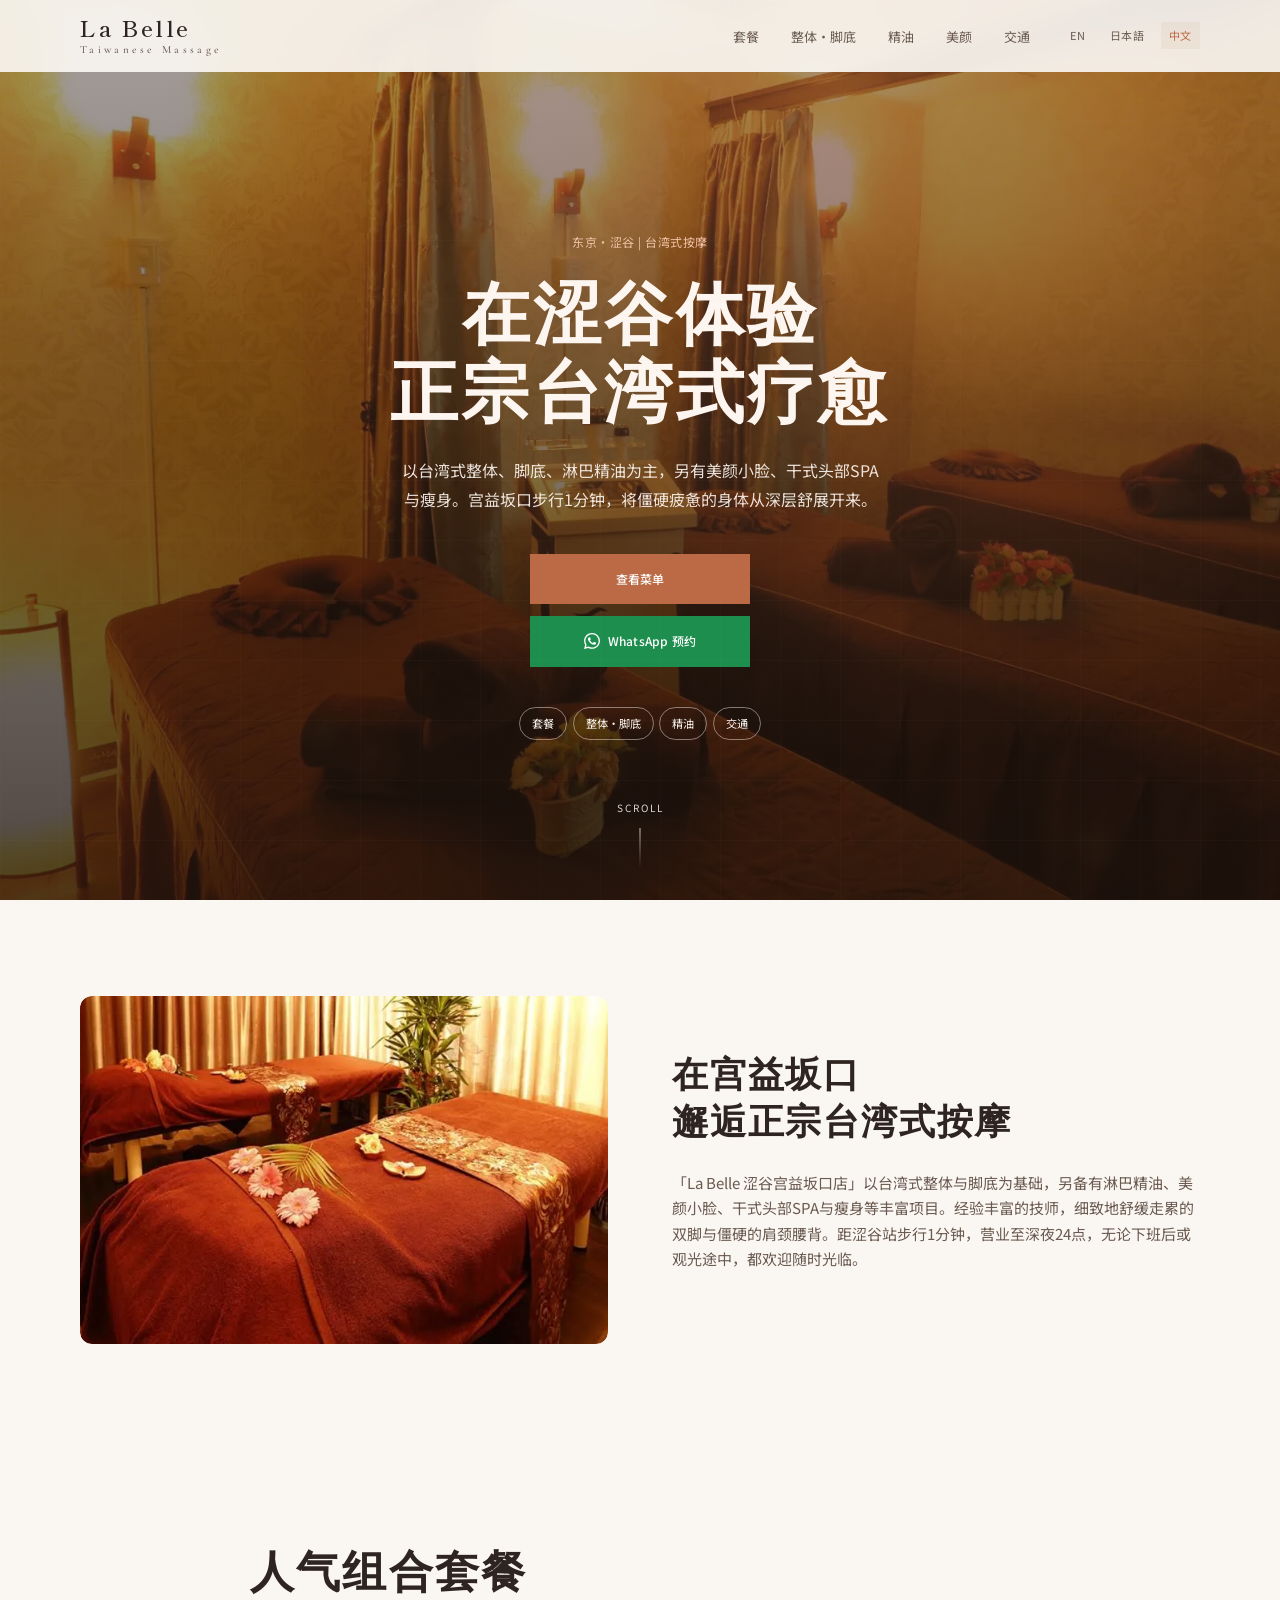
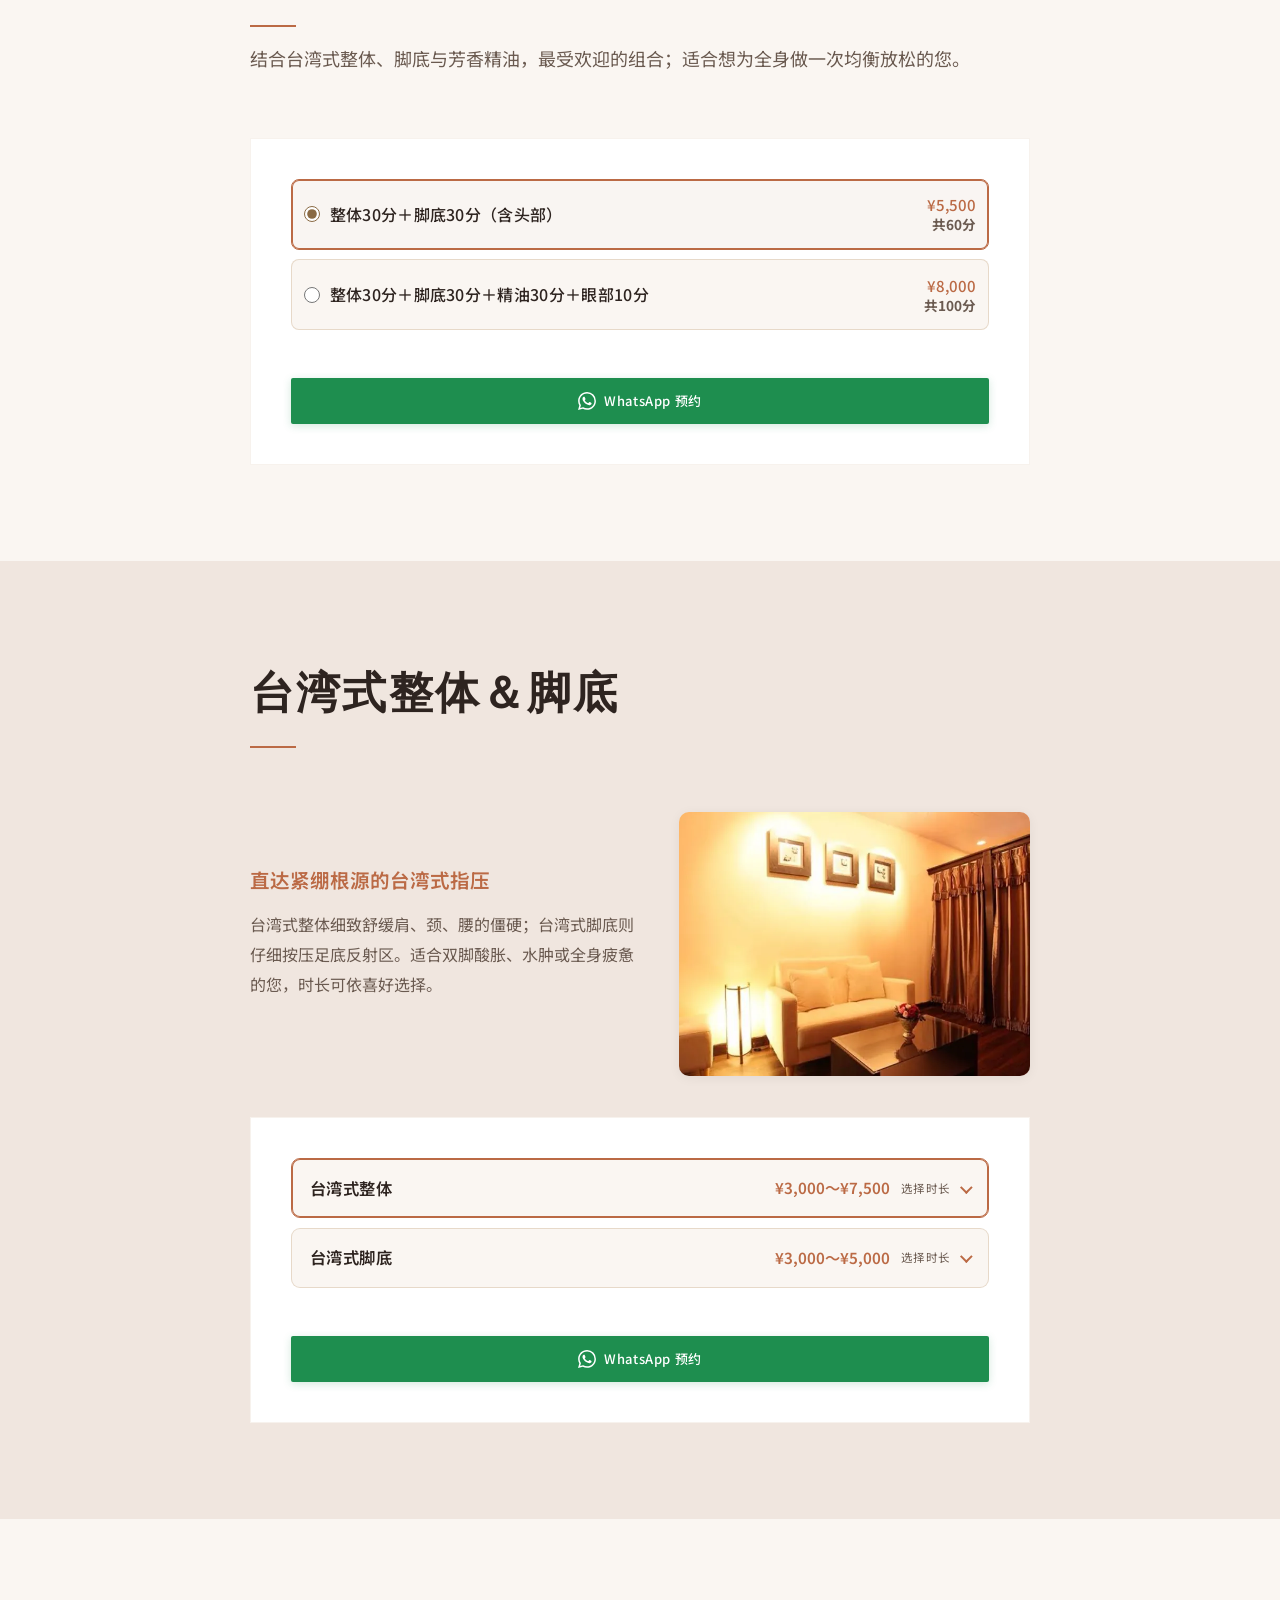
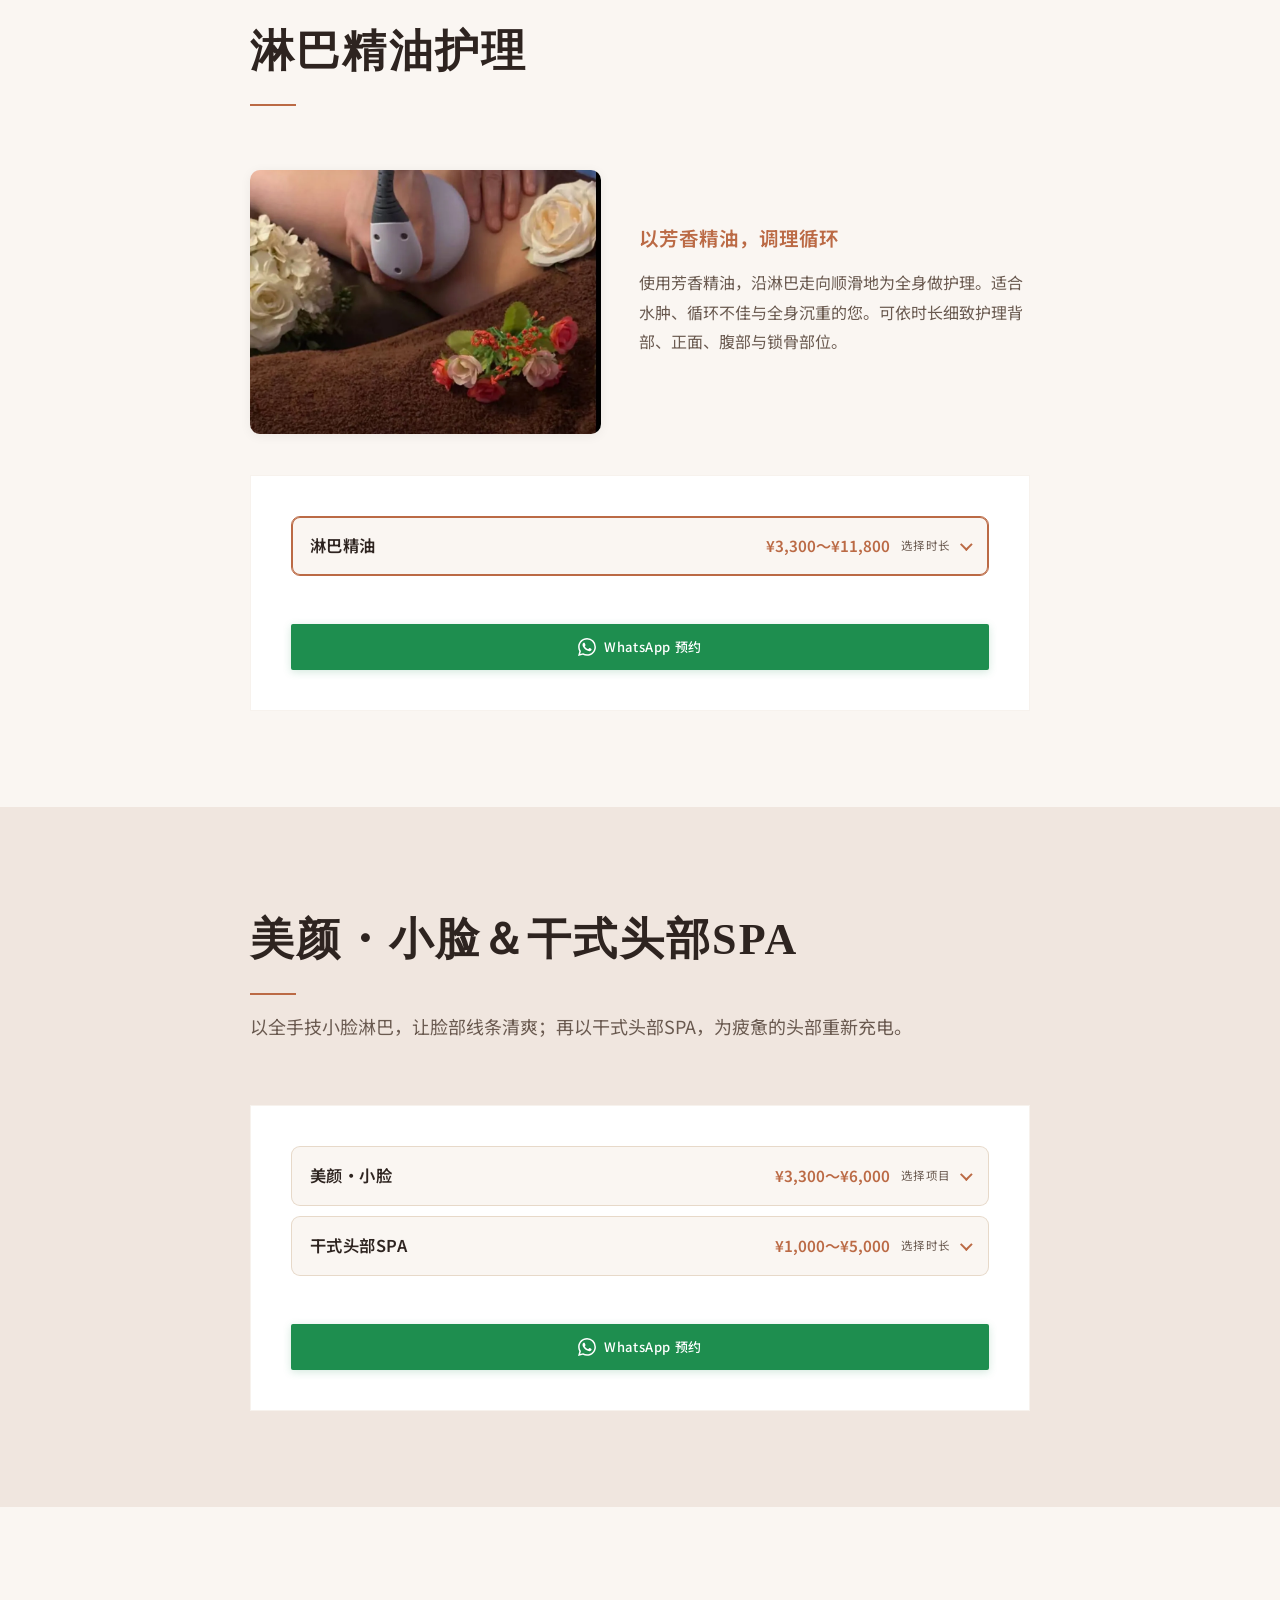
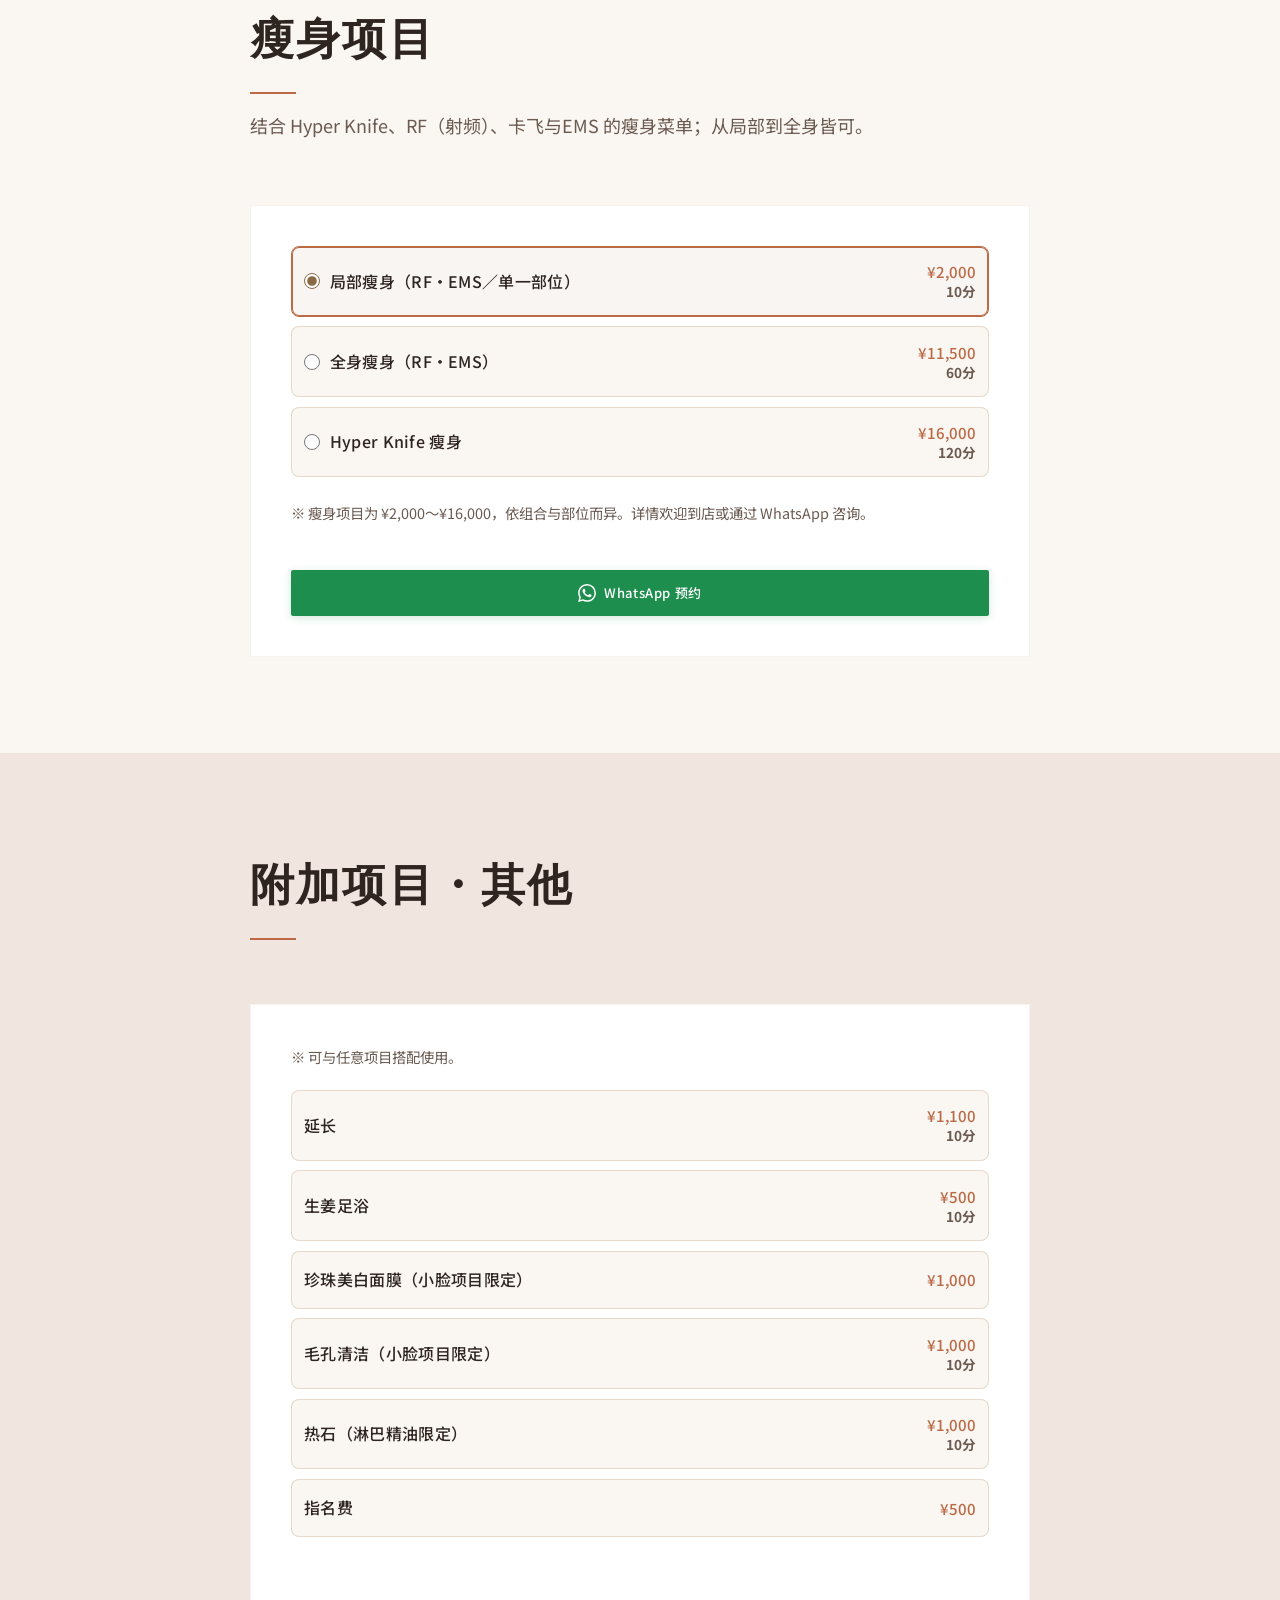
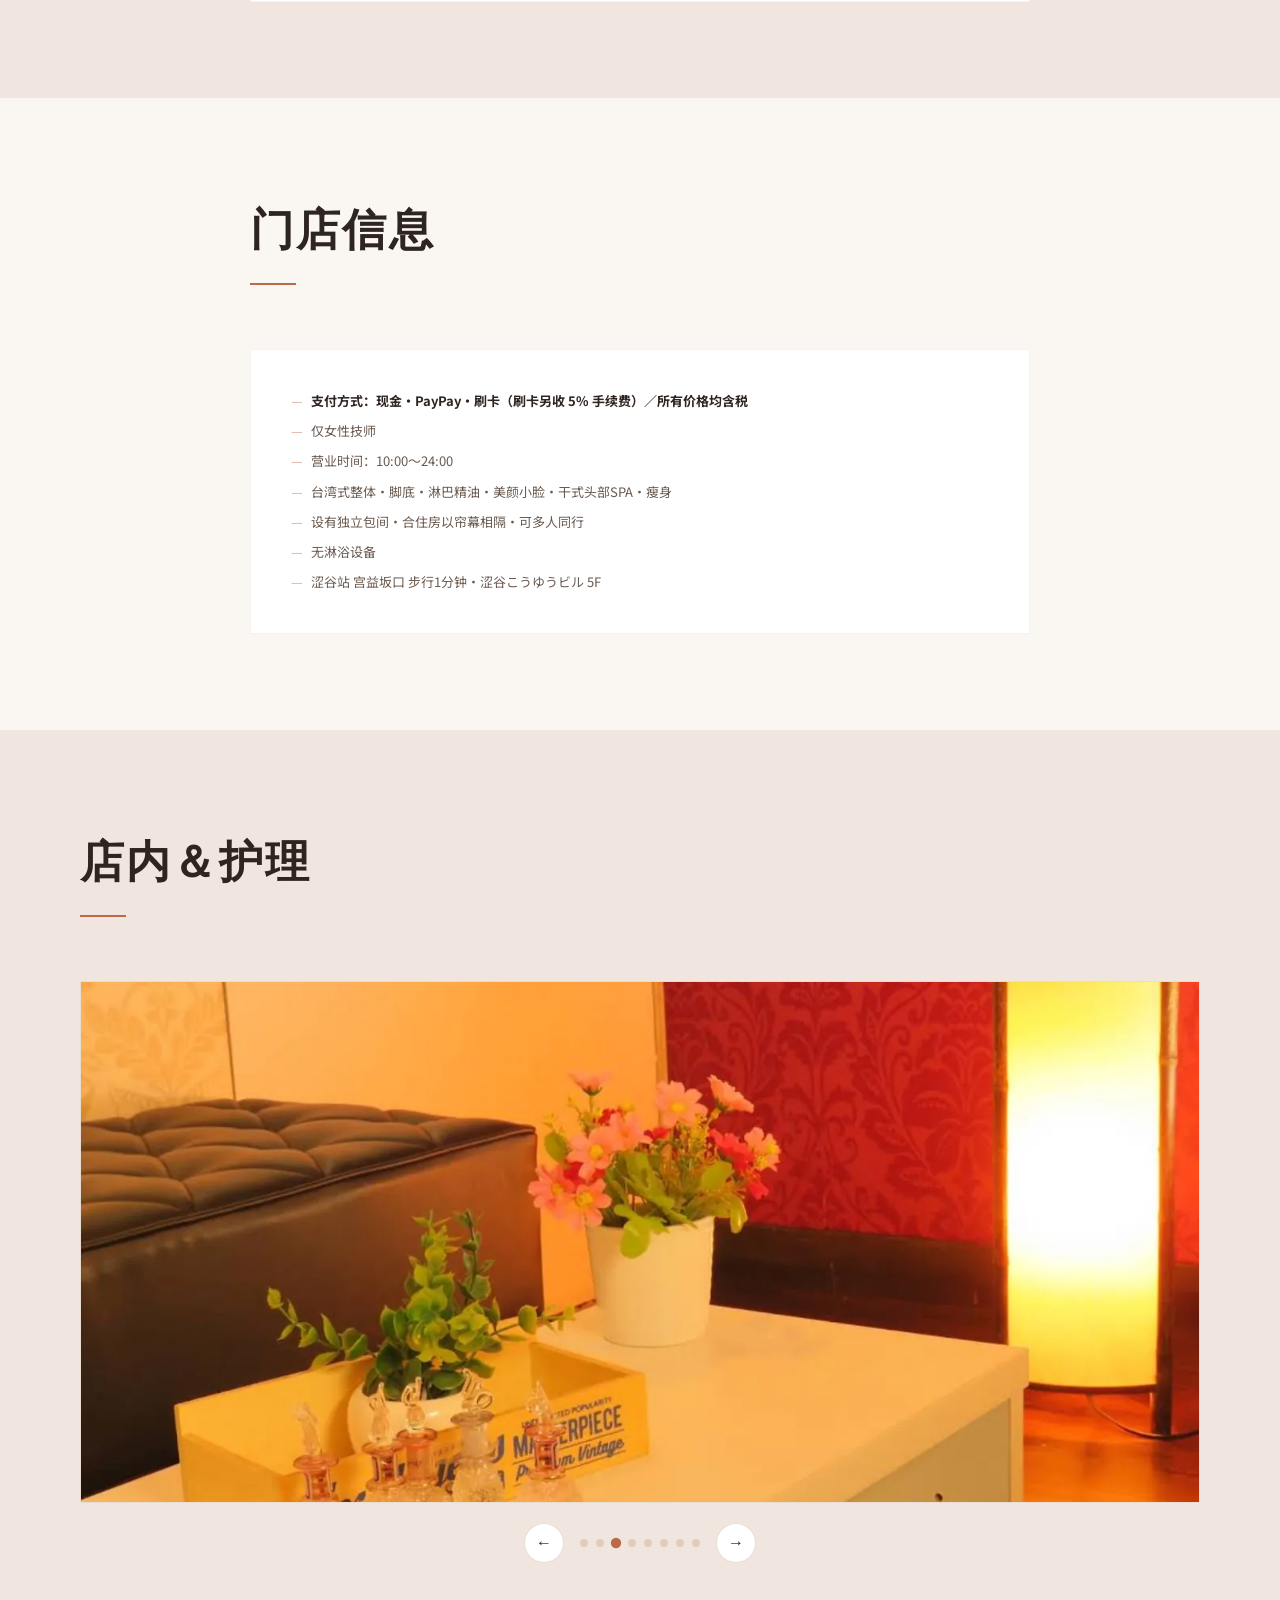
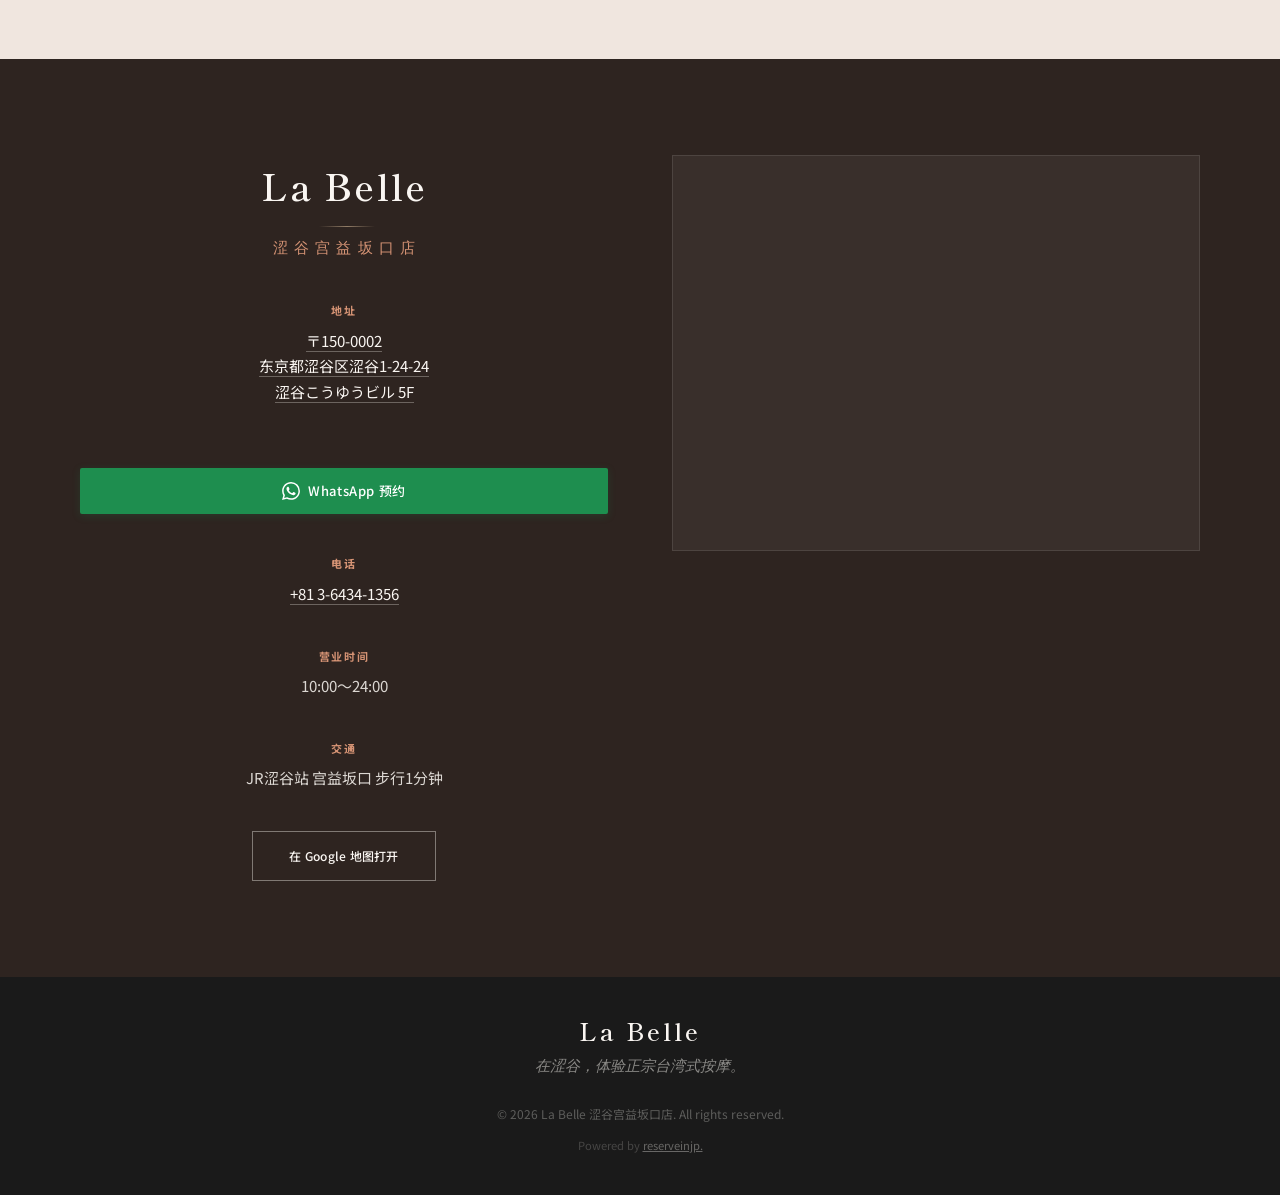
==== commit 6dacfd52: "Update store info: payment methods (cash/PayPay/card +5%), female therapists only, no shower; remove" ====
--- a/la-belle/cn/index.html
+++ b/la-belle/cn/index.html
@@ -333,13 +333,13 @@
         </header>
         <article class="service-card service-card-wide">
           <ul class="includes">
-            <li><strong>所有价格均含税／延长10分 ¥1,100・指名费 ¥500・床单费 ¥200</strong></li>
+            <li><strong>支付方式：现金・PayPay・刷卡（刷卡另收 5% 手续费）／所有价格均含税</strong></li>
+            <li>仅女性技师</li>
             <li>营业时间：10:00〜24:00</li>
             <li>台湾式整体・脚底・淋巴精油・美颜小脸・干式头部SPA・瘦身</li>
-            <li>可多人同行</li>
-            <li>各按摩床以帘幕相隔</li>
+            <li>设有独立包间・合住房以帘幕相隔・可多人同行</li>
+            <li>无淋浴设备</li>
             <li>涩谷站 宫益坂口 步行1分钟・涩谷こうゆうビル 5F</li>
-            <li>无论下班后、观光途中或深夜时段皆适合</li>
           </ul>
         </article>
       </div>
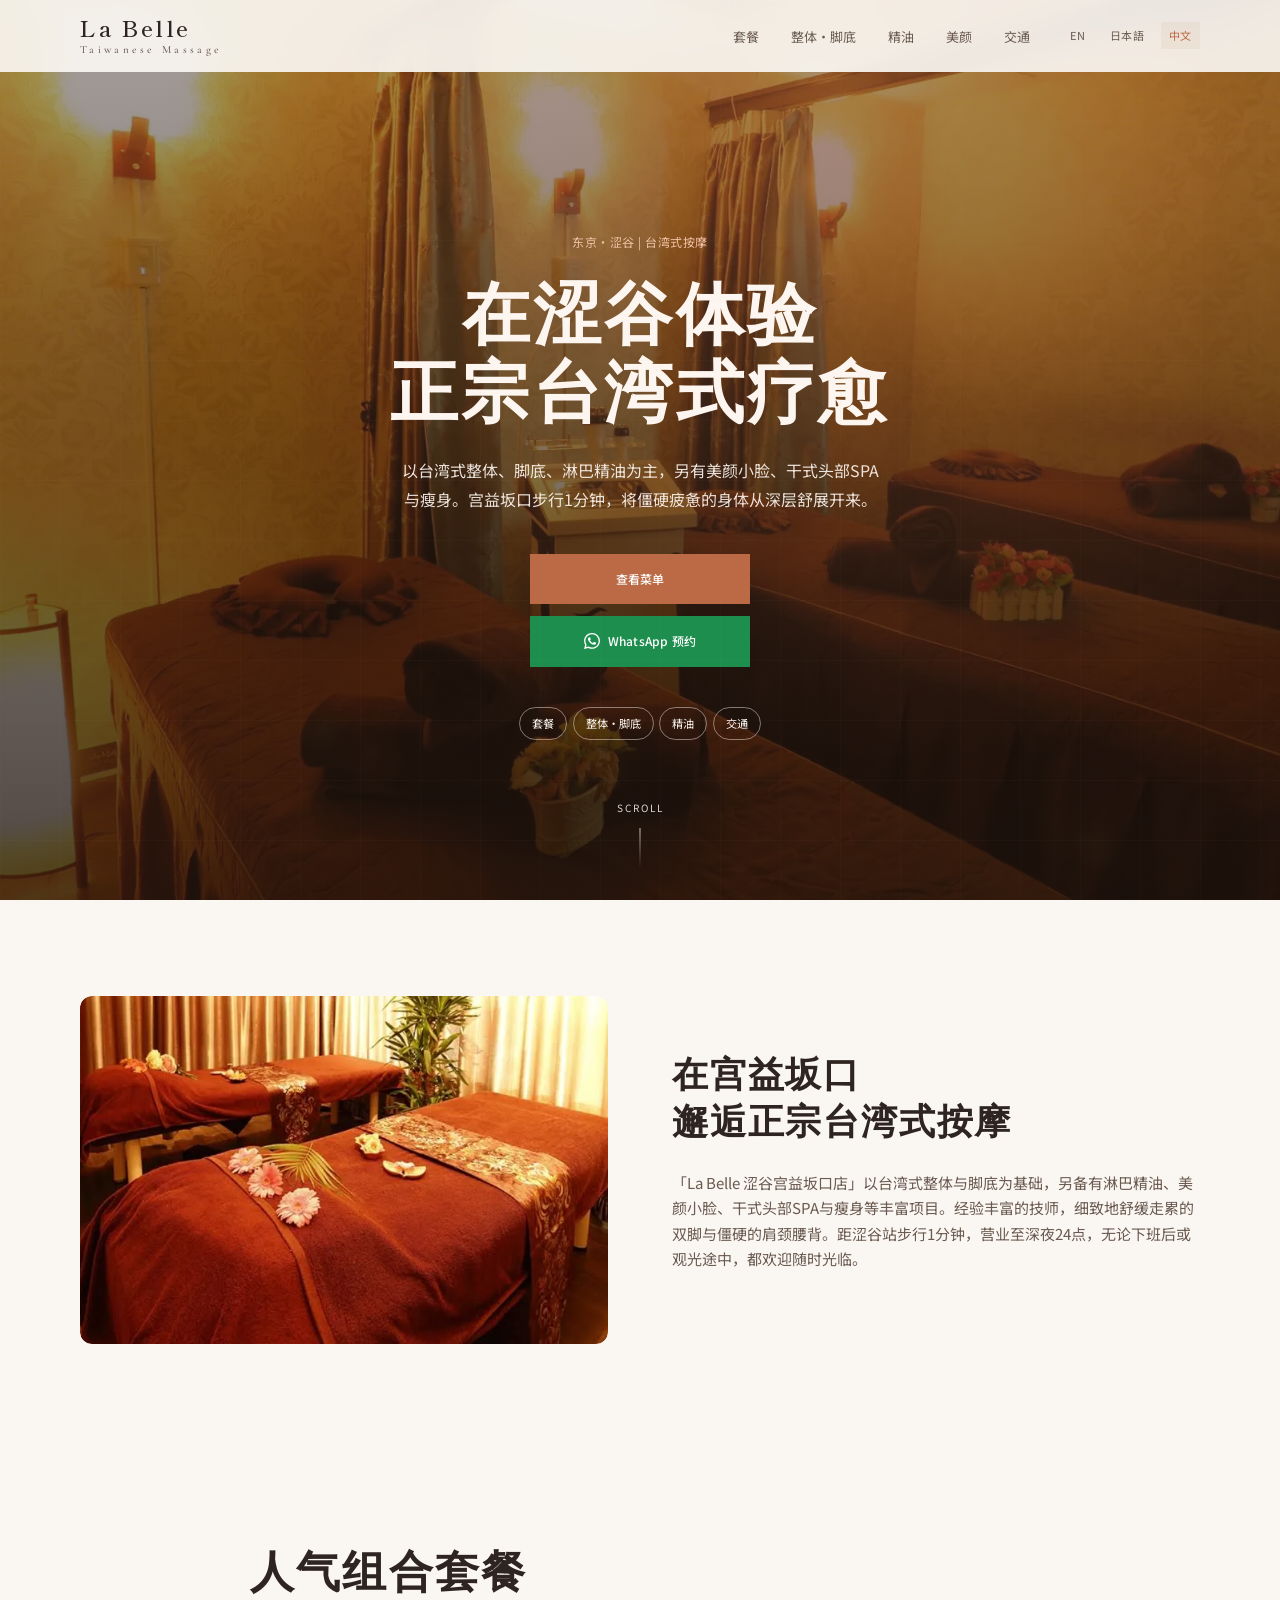
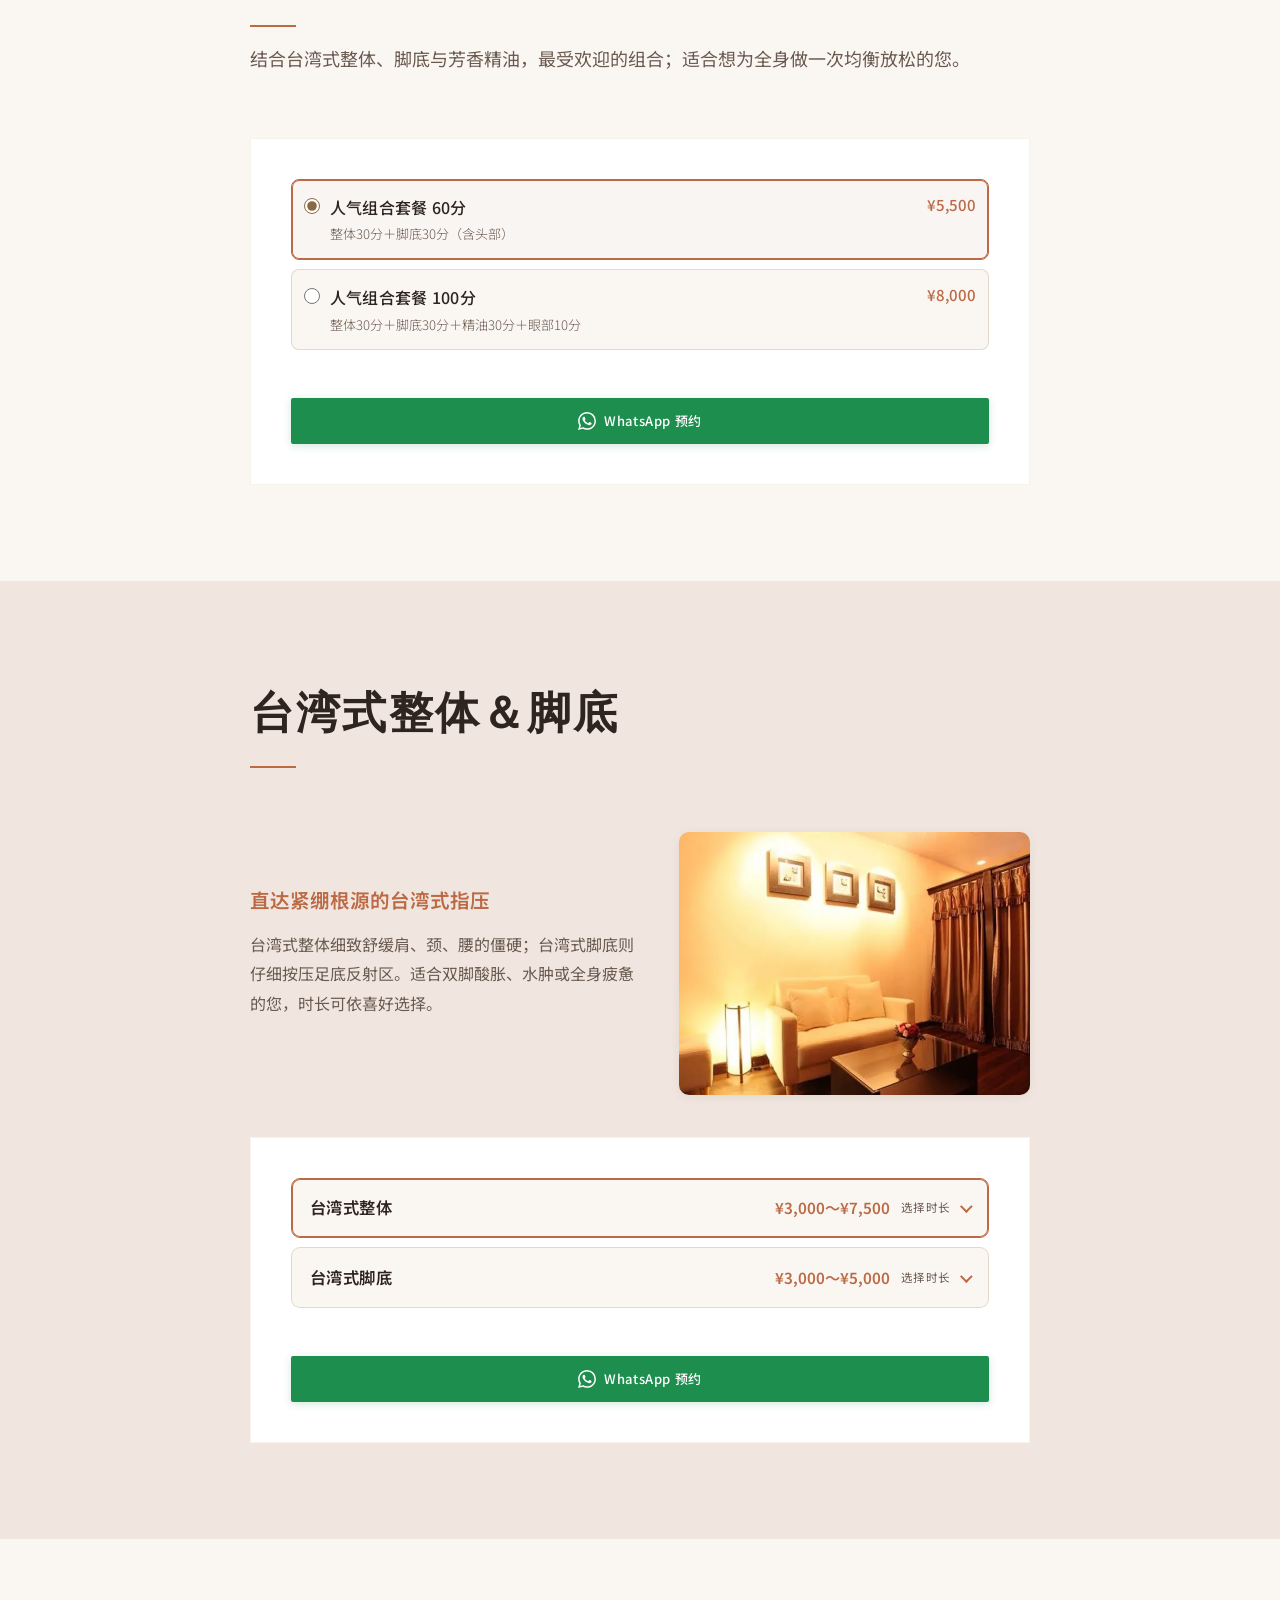
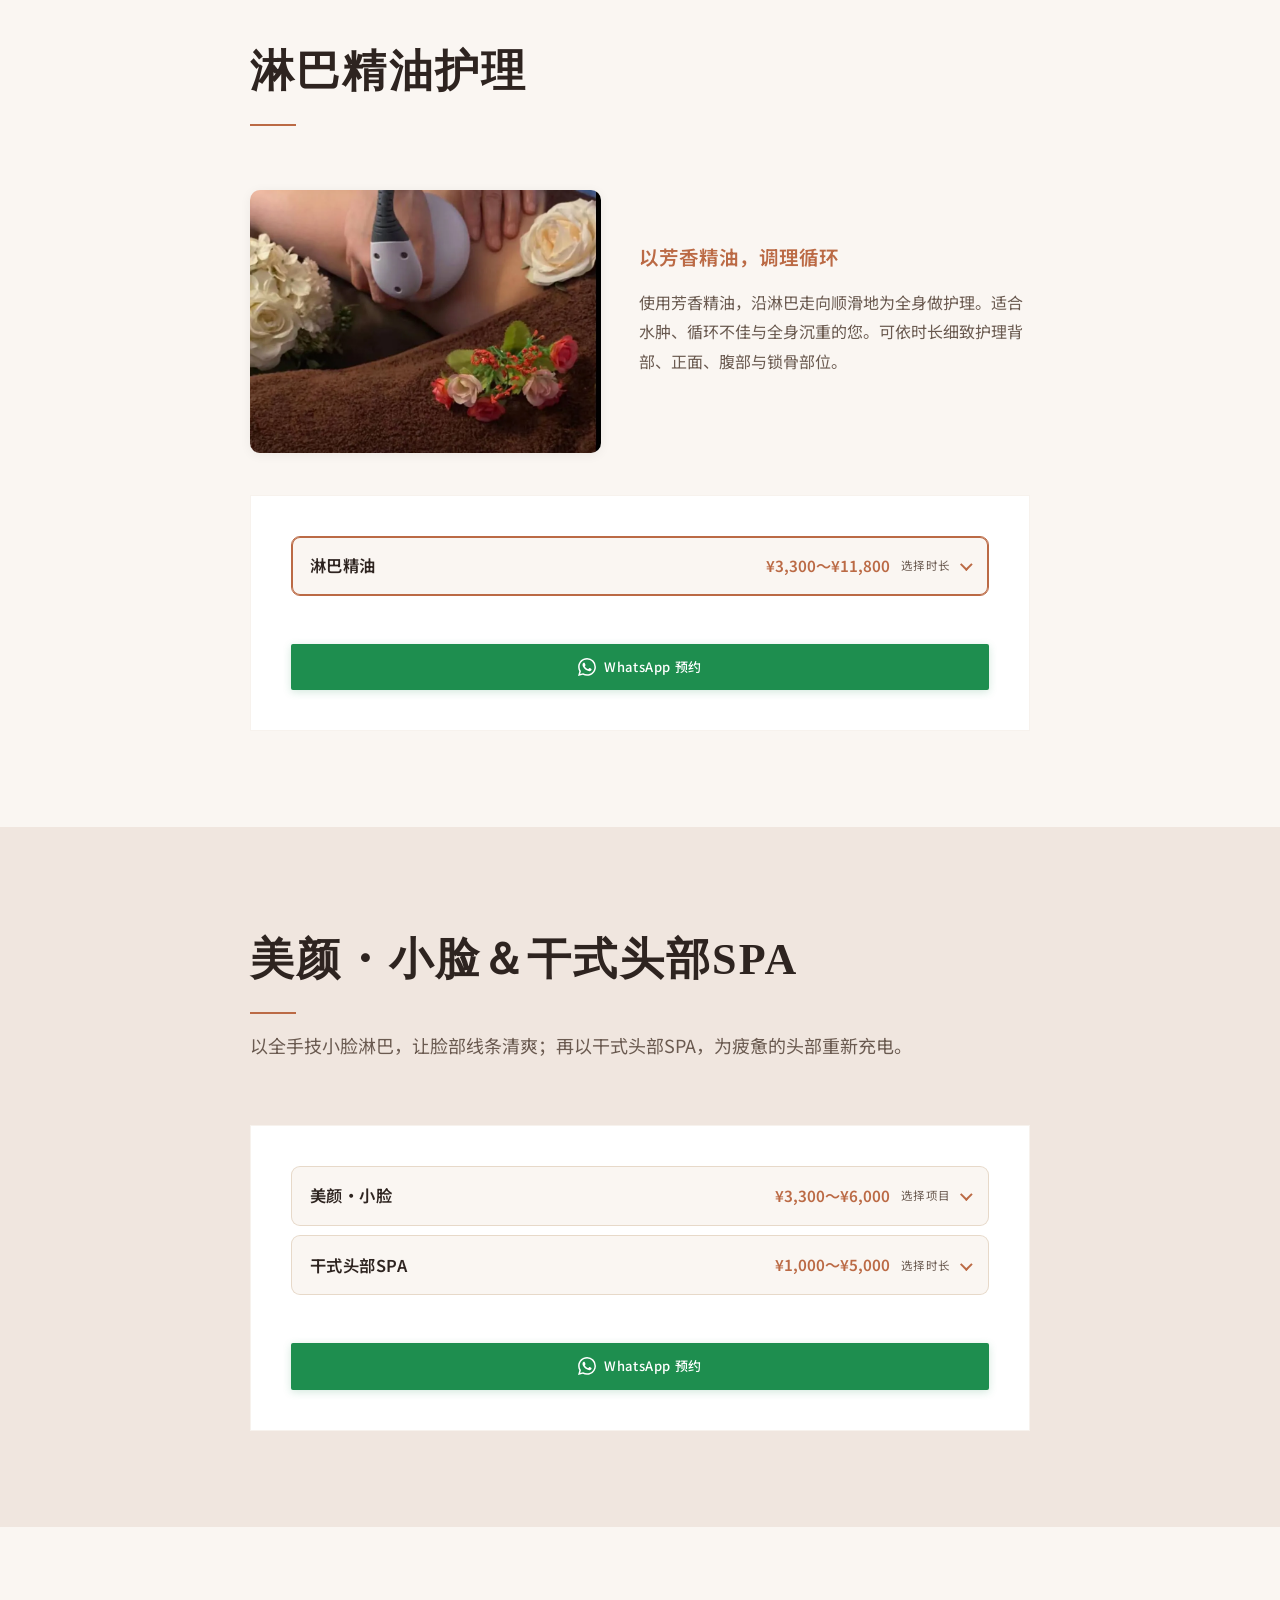
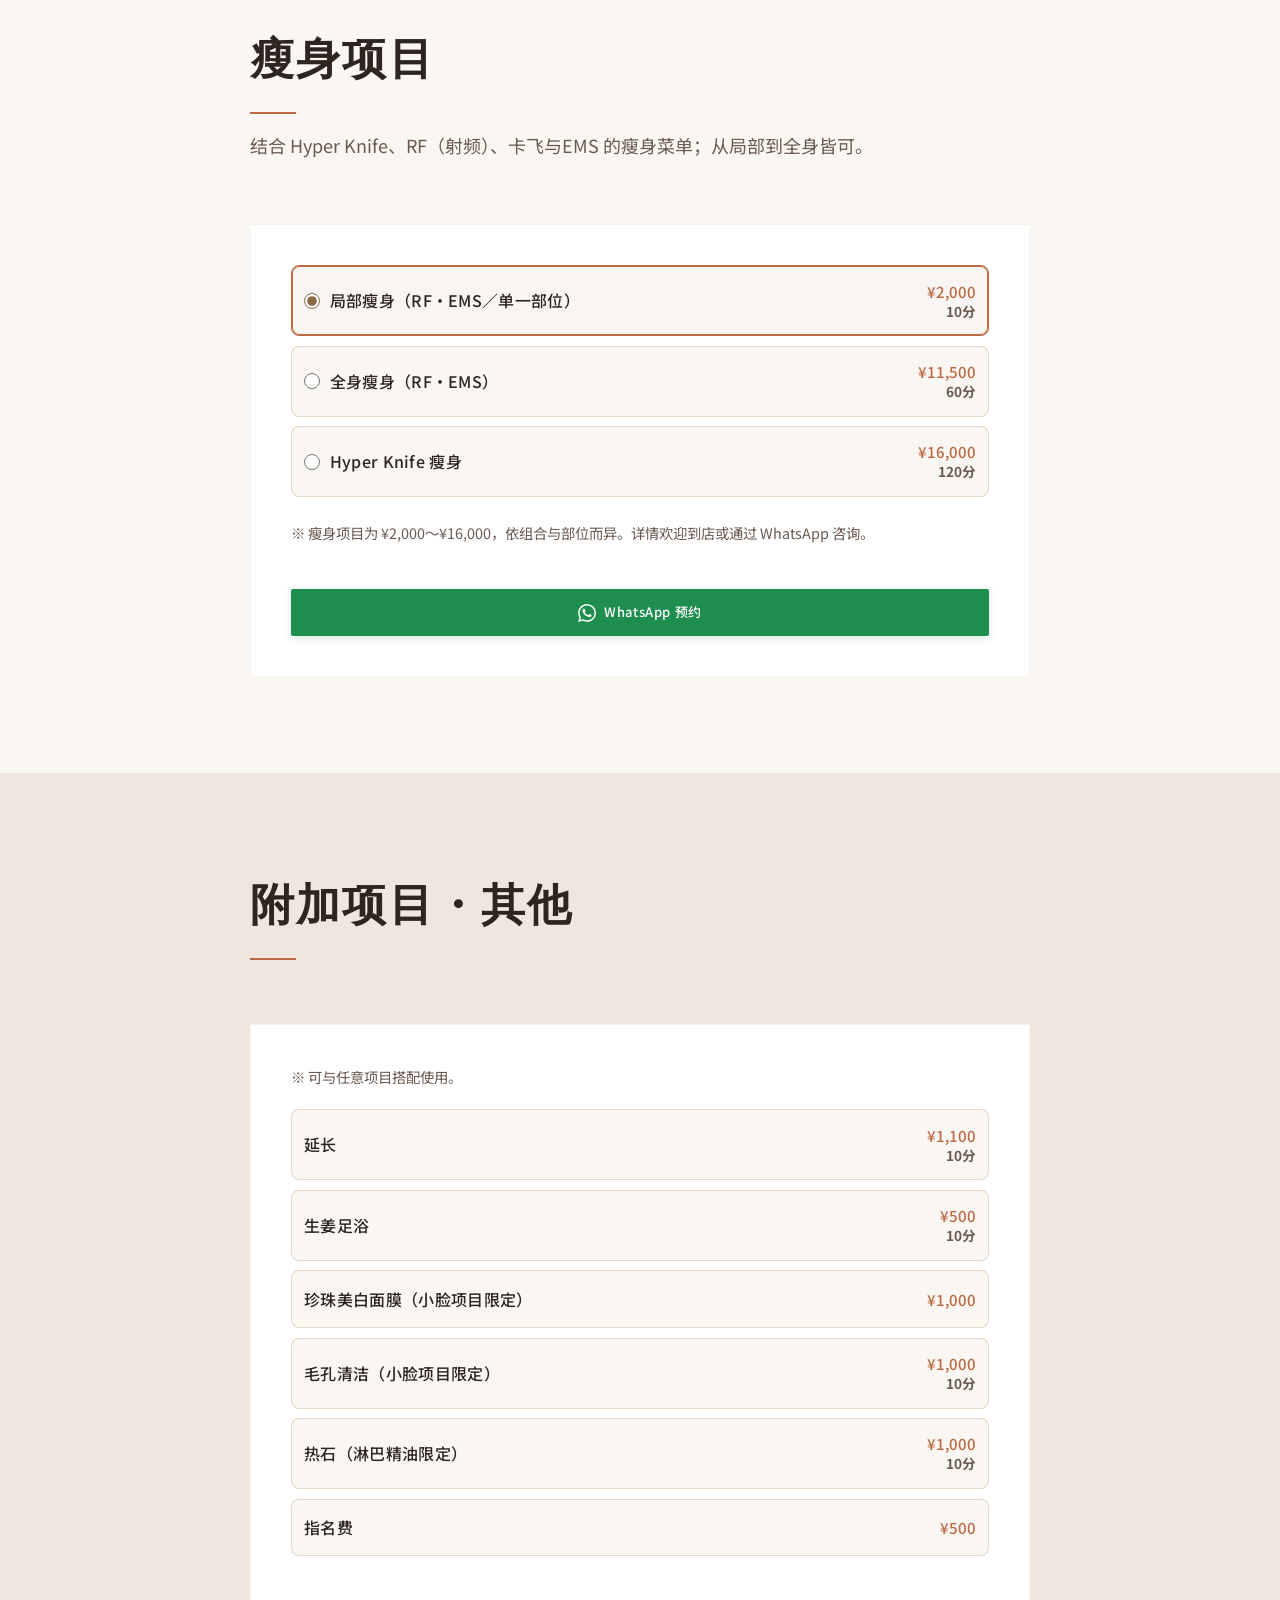
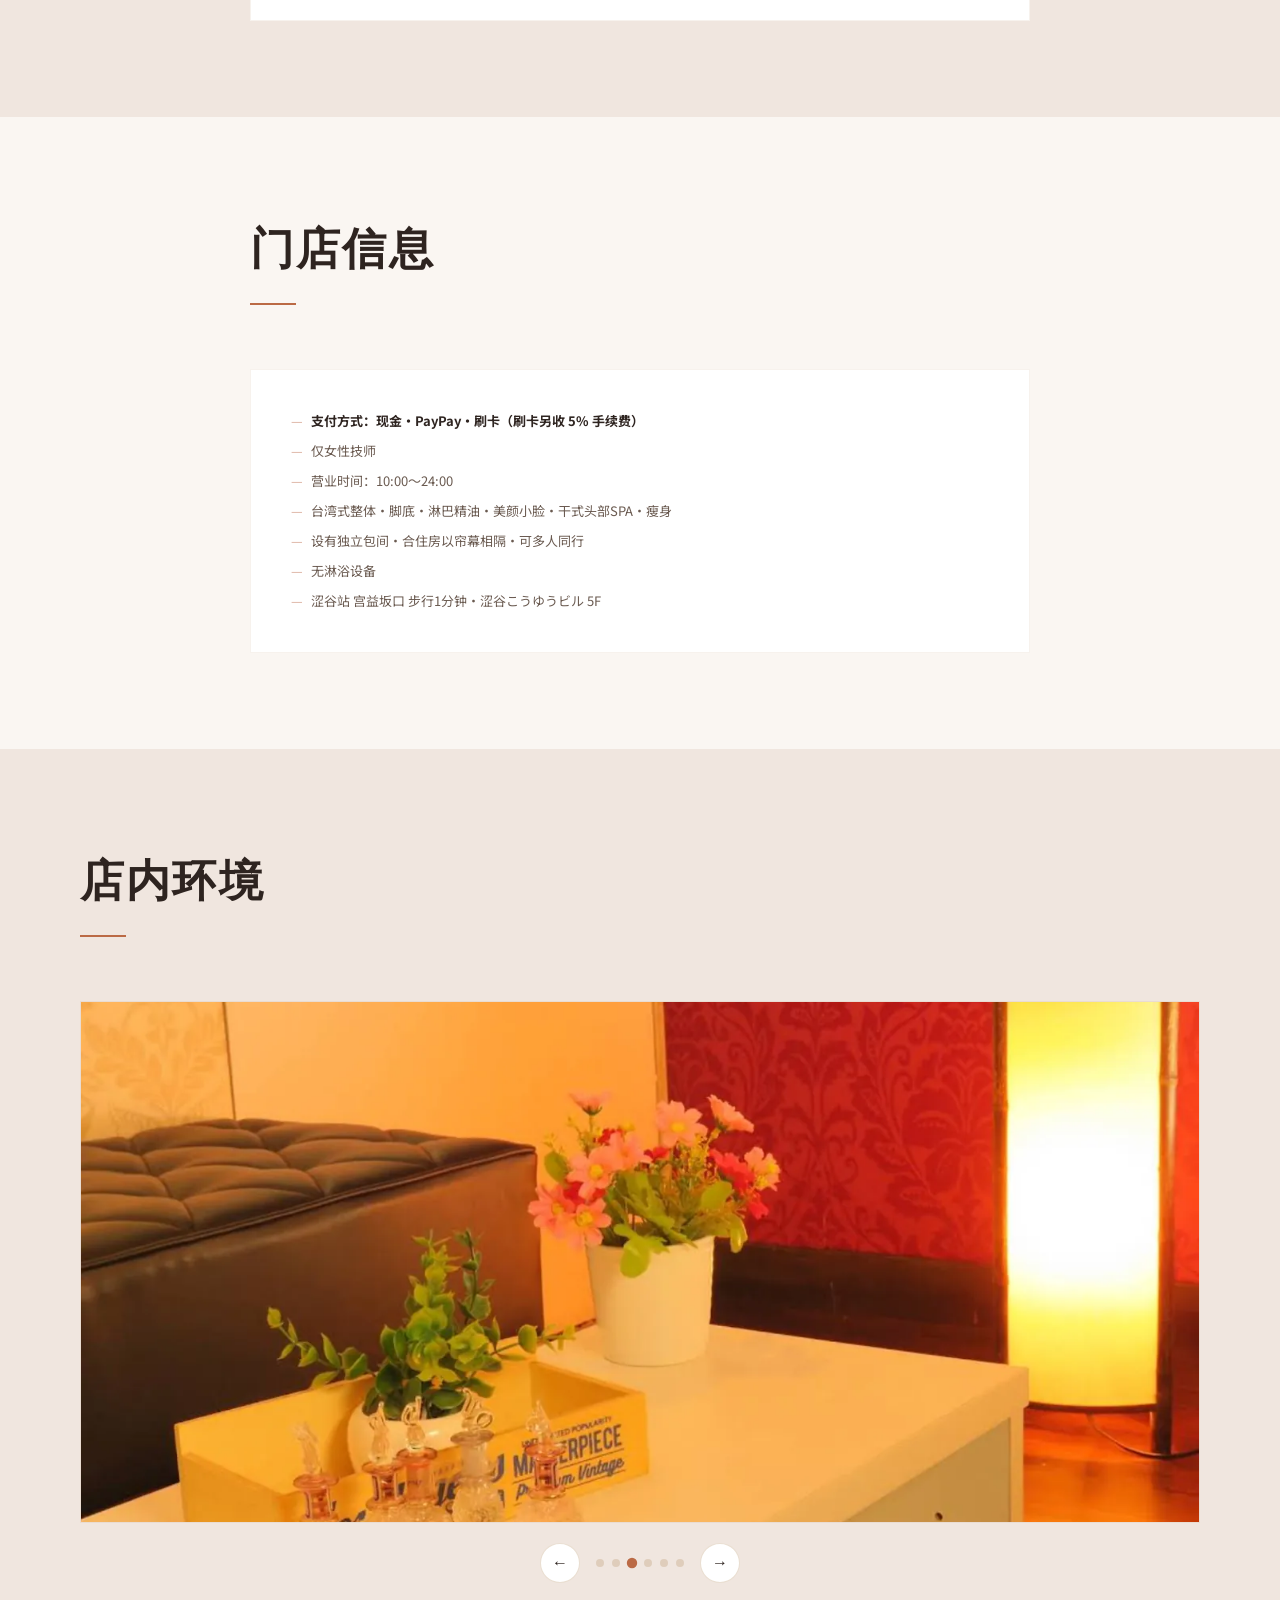
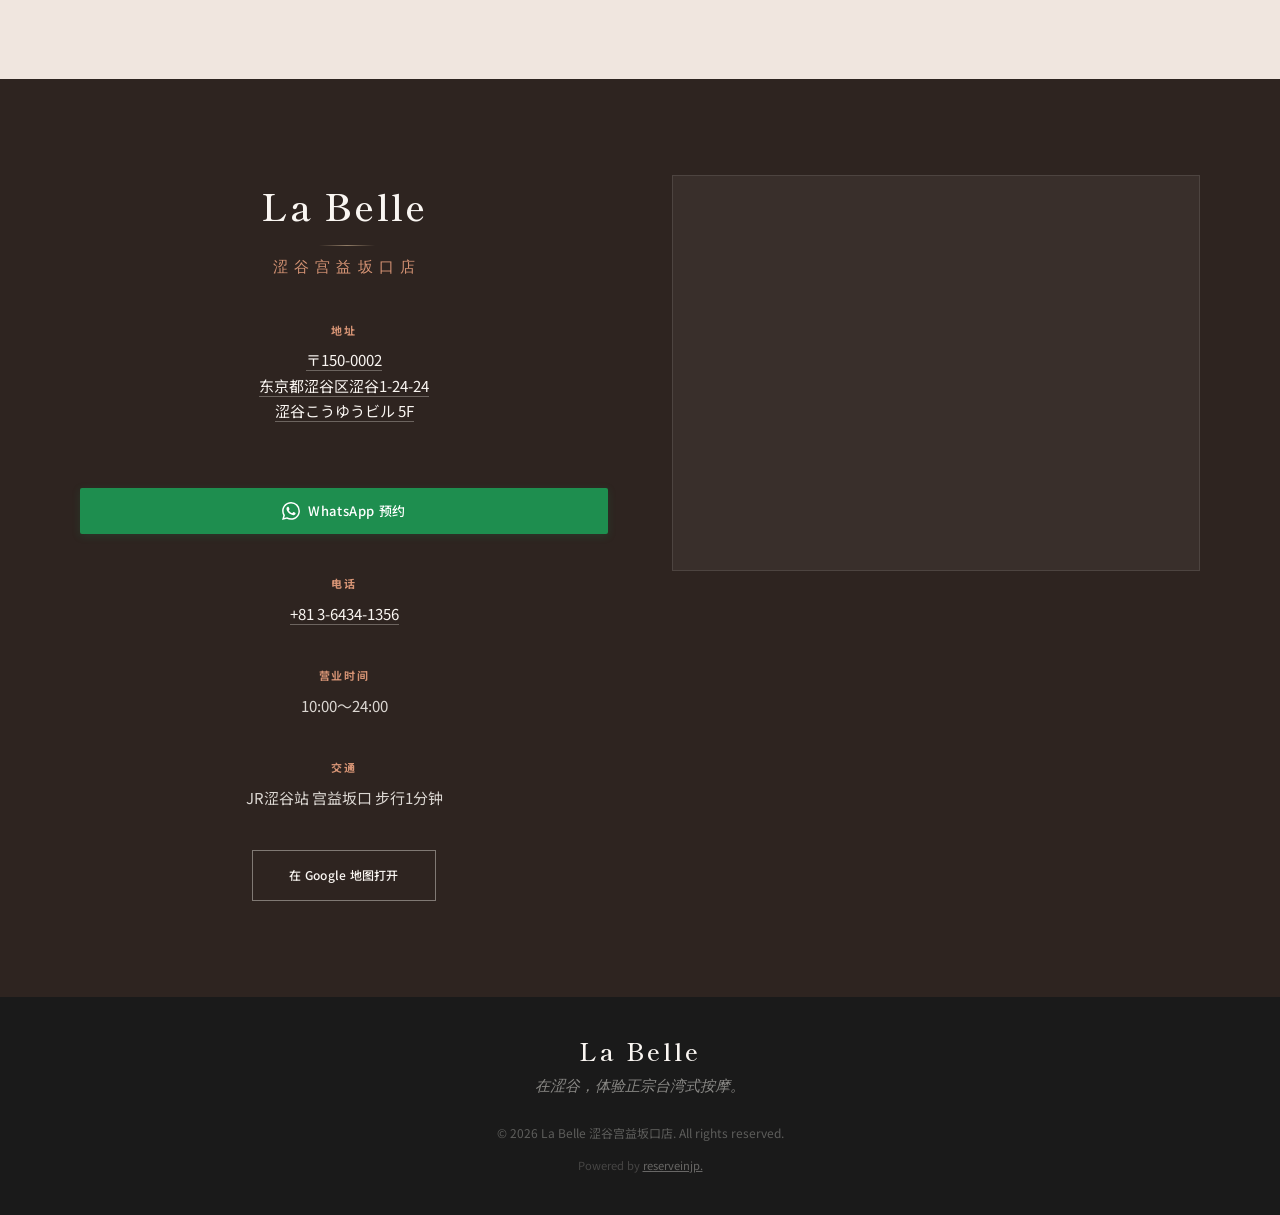
==== commit 27e11d0c: "Refine both shops: combo short-titles (Plan 2), per-head sheet fee in total, gallery cleanup - Set c" ====
--- a/la-belle/cn/index.html
+++ b/la-belle/cn/index.html
@@ -89,13 +89,13 @@
           <div class="option-rows">
             <label class="opt-row">
               <input type="radio" name="set-sel" value="Combo 60min (Body30+Foot30)" checked>
-              <span class="opt-duration"><span class="opt-name">整体30分＋脚底30分（含头部）</span></span>
-              <span class="opt-price">¥5,500<small>共60分</small></span>
+              <span class="opt-duration"><span class="opt-name">人气组合套餐 60分</span><span class="opt-sub">整体30分＋脚底30分（含头部）</span></span>
+              <span class="opt-price">¥5,500</span>
             </label>
             <label class="opt-row">
               <input type="radio" name="set-sel" value="Combo 100min (Body30+Foot30+Aroma30+Eye10)">
-              <span class="opt-duration"><span class="opt-name">整体30分＋脚底30分＋精油30分＋眼部10分</span></span>
-              <span class="opt-price">¥8,000<small>共100分</small></span>
+              <span class="opt-duration"><span class="opt-name">人气组合套餐 100分</span><span class="opt-sub">整体30分＋脚底30分＋精油30分＋眼部10分</span></span>
+              <span class="opt-price">¥8,000</span>
             </label>
           </div>
           <a href="../booking.html?lang=cn" class="btn-booking"><svg viewBox="0 0 24 24" width="18" height="18"><path d="M17.472 14.382c-.297-.149-1.758-.867-2.03-.967-.273-.099-.471-.148-.67.15-.197.297-.767.966-.94 1.164-.173.199-.347.223-.644.075-.297-.15-1.255-.463-2.39-1.475-.884-.788-1.48-1.761-1.653-2.059-.173-.297-.018-.458.13-.606.134-.133.298-.347.446-.52.149-.174.198-.298.298-.497.099-.198.05-.371-.025-.52-.075-.149-.669-1.612-.916-2.207-.242-.579-.487-.5-.669-.51-.173-.008-.371-.01-.57-.01-.198 0-.52.074-.792.372-.272.297-1.04 1.016-1.04 2.479 0 1.462 1.065 2.875 1.213 3.074.149.198 2.096 3.2 5.077 4.487.709.306 1.262.489 1.694.625.712.227 1.36.195 1.871.118.571-.085 1.758-.719 2.006-1.413.248-.694.248-1.289.173-1.413-.074-.124-.272-.198-.57-.347m-5.421 7.403h-.004a9.87 9.87 0 01-5.031-1.378l-.361-.214-3.741.982.998-3.648-.235-.374a9.86 9.86 0 01-1.51-5.26c.001-5.45 4.436-9.884 9.888-9.884 2.64 0 5.122 1.03 6.988 2.898a9.825 9.825 0 012.893 6.994c-.003 5.45-4.437 9.884-9.885 9.884m8.413-18.297A11.815 11.815 0 0012.05 0C5.495 0 .16 5.335.157 11.892c0 2.096.547 4.142 1.588 5.945L.057 24l6.305-1.654a11.882 11.882 0 005.683 1.448h.005c6.554 0 11.89-5.335 11.893-11.893a11.821 11.821 0 00-3.48-8.413Z" fill="currentColor"/></svg> WhatsApp 预约</a>
@@ -333,7 +333,7 @@
         </header>
         <article class="service-card service-card-wide">
           <ul class="includes">
-            <li><strong>支付方式：现金・PayPay・刷卡（刷卡另收 5% 手续费）／所有价格均含税</strong></li>
+            <li><strong>支付方式：现金・PayPay・刷卡（刷卡另收 5% 手续费）</strong></li>
             <li>仅女性技师</li>
             <li>营业时间：10:00〜24:00</li>
             <li>台湾式整体・脚底・淋巴精油・美颜小脸・干式头部SPA・瘦身</li>
@@ -348,7 +348,7 @@
     <section class="env-carousel-section" aria-label="店内・护理">
       <div class="container">
         <header class="section-header">
-          <h2>店内＆护理</h2>
+          <h2>店内环境</h2>
         </header>
         <div class="env-carousel" id="envCarousel">
           <div class="env-carousel-track" id="envTrack">
@@ -358,8 +358,6 @@
             <div class="env-carousel-slide"><img src="../assets/images/hero-4.webp" alt="La Belle 店内" loading="lazy"></div>
             <div class="env-carousel-slide"><img src="../assets/images/intro.webp" alt="La Belle 按摩床" loading="lazy"></div>
             <div class="env-carousel-slide"><img src="../assets/images/body.webp" alt="La Belle 护理" loading="lazy"></div>
-            <div class="env-carousel-slide"><img src="../assets/images/sign.webp" alt="La Belle 门面招牌" loading="lazy"></div>
-            <div class="env-carousel-slide"><img src="../assets/images/plaque.webp" alt="La Belle 入口" loading="lazy"></div>
           </div>
         </div>
         <div class="env-carousel-nav">
--- a/la-belle/styles.css
+++ b/la-belle/styles.css
@@ -2014,13 +2014,17 @@
 }
 .opt-row .opt-name,.opt-row .opt-sub{text-wrap:balance}
 
-/* Long option titles take the full row; price/time drop to a line below.
-   On very narrow screens fall back to balanced wrapping to avoid overflow. */
-.opt-row .opt-duration{min-width:max-content;}
-@media (max-width:380px){ .opt-row .opt-duration{min-width:0;} }
+/* Long option titles wrap within the row so they never reach the frame edge;
+   the price/time column stays to the right (and wraps below when needed). */
+.opt-row .opt-duration{min-width:0;}
+.opt-row .opt-name{overflow-wrap:anywhere;word-break:break-word;}
 
 /* Hero title: balance the two lines so no ≤3-char orphan remains on mobile */
 .hero-content h1{ text-wrap:balance; }
 
 /* secondary headings: balance wrapping to avoid CJK orphans on mobile (checklist) */
 .intro-text h2, .section-header h2, .visit-info h2 { text-wrap: balance; }
+
+/* 方案2: option rows with a sub-note — radio & price align to the title line; note drops below */
+.opt-row:has(.opt-sub){ align-items:flex-start; }
+.opt-row:has(.opt-sub) input[type="radio"]{ margin-top:0.2rem; }
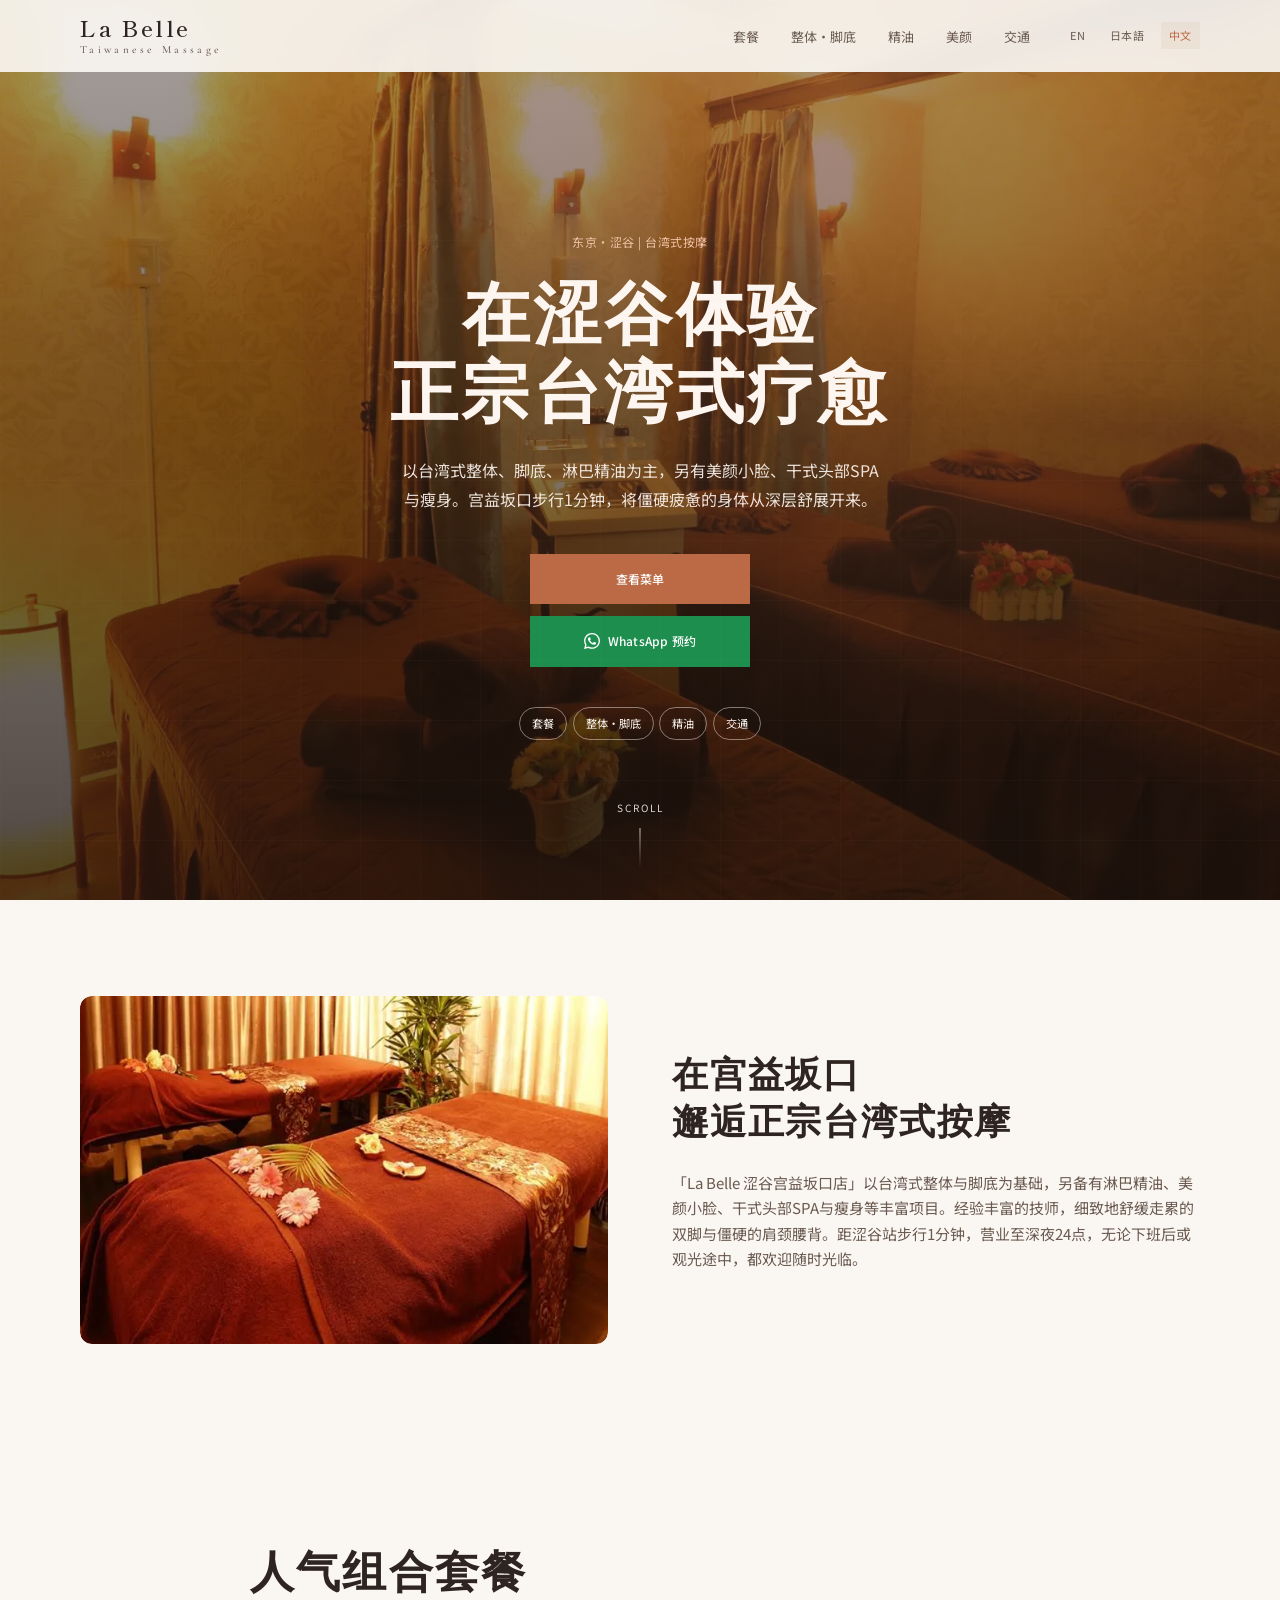
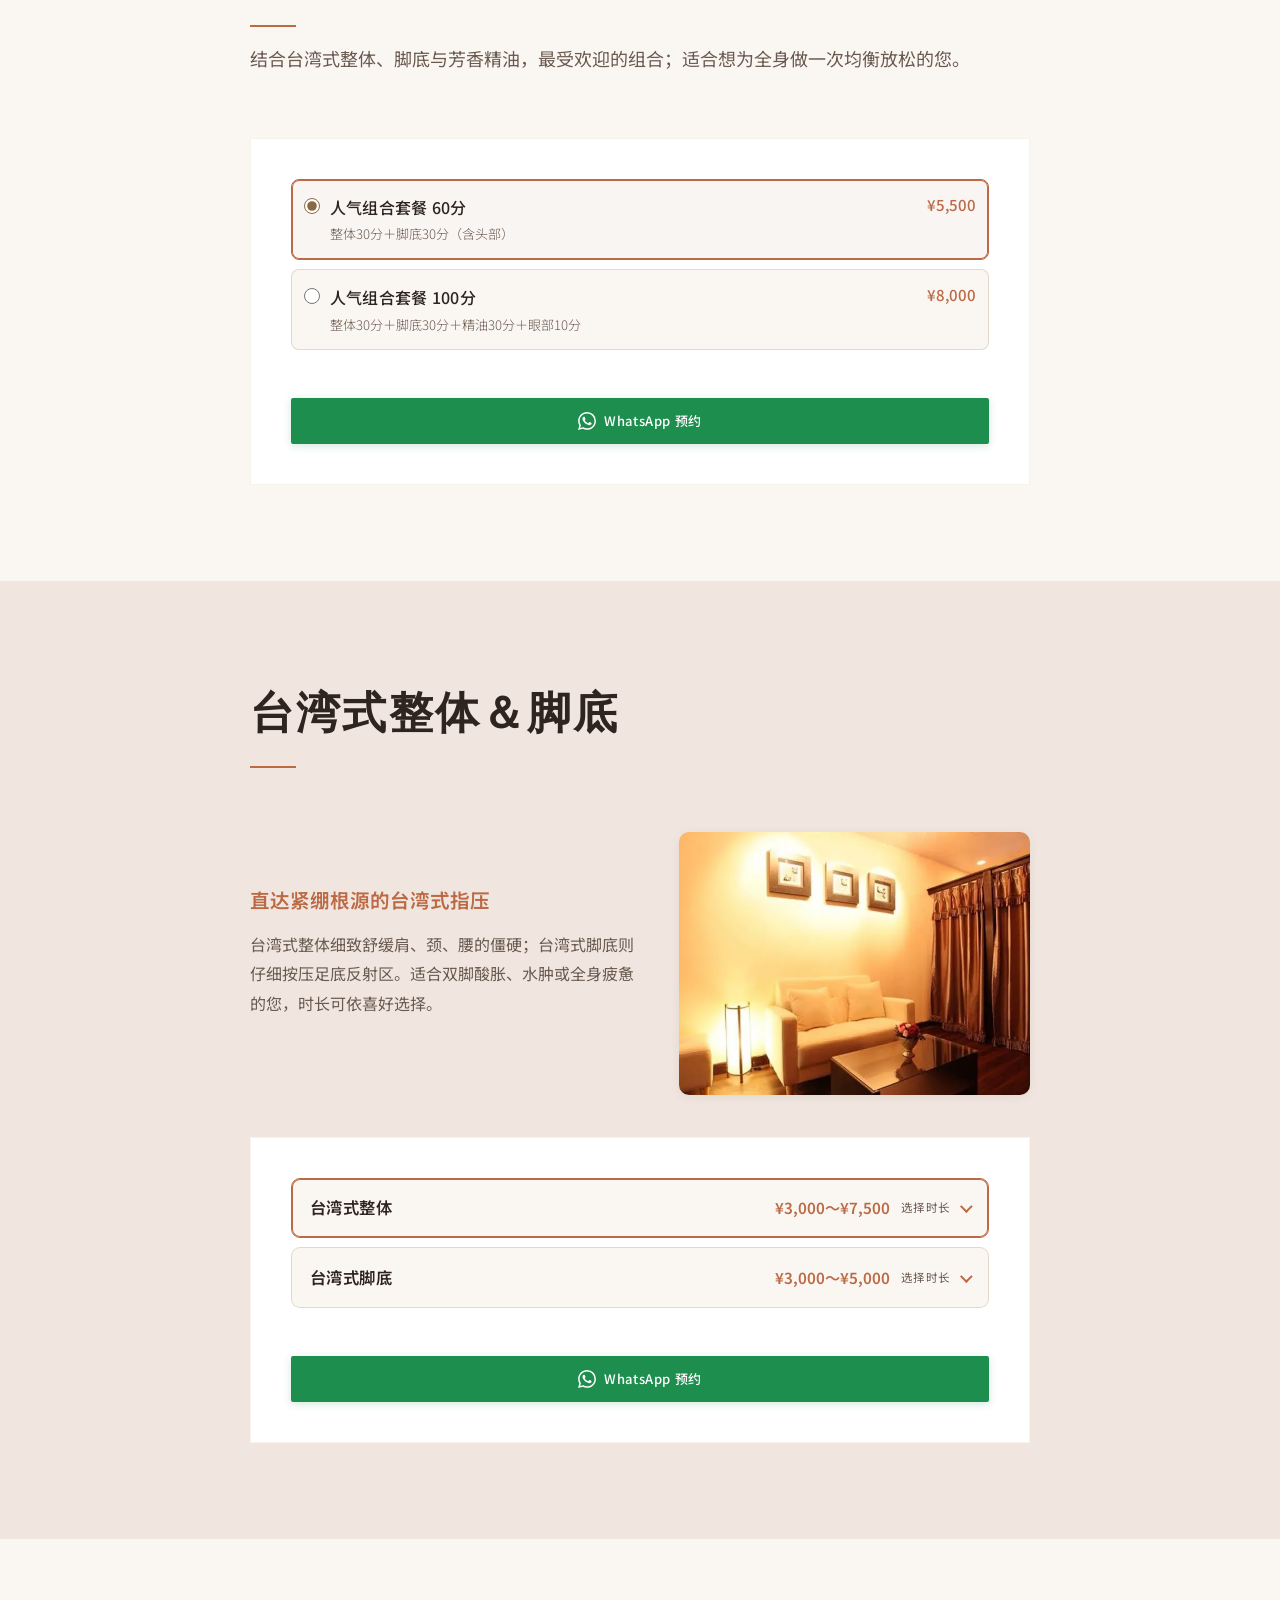
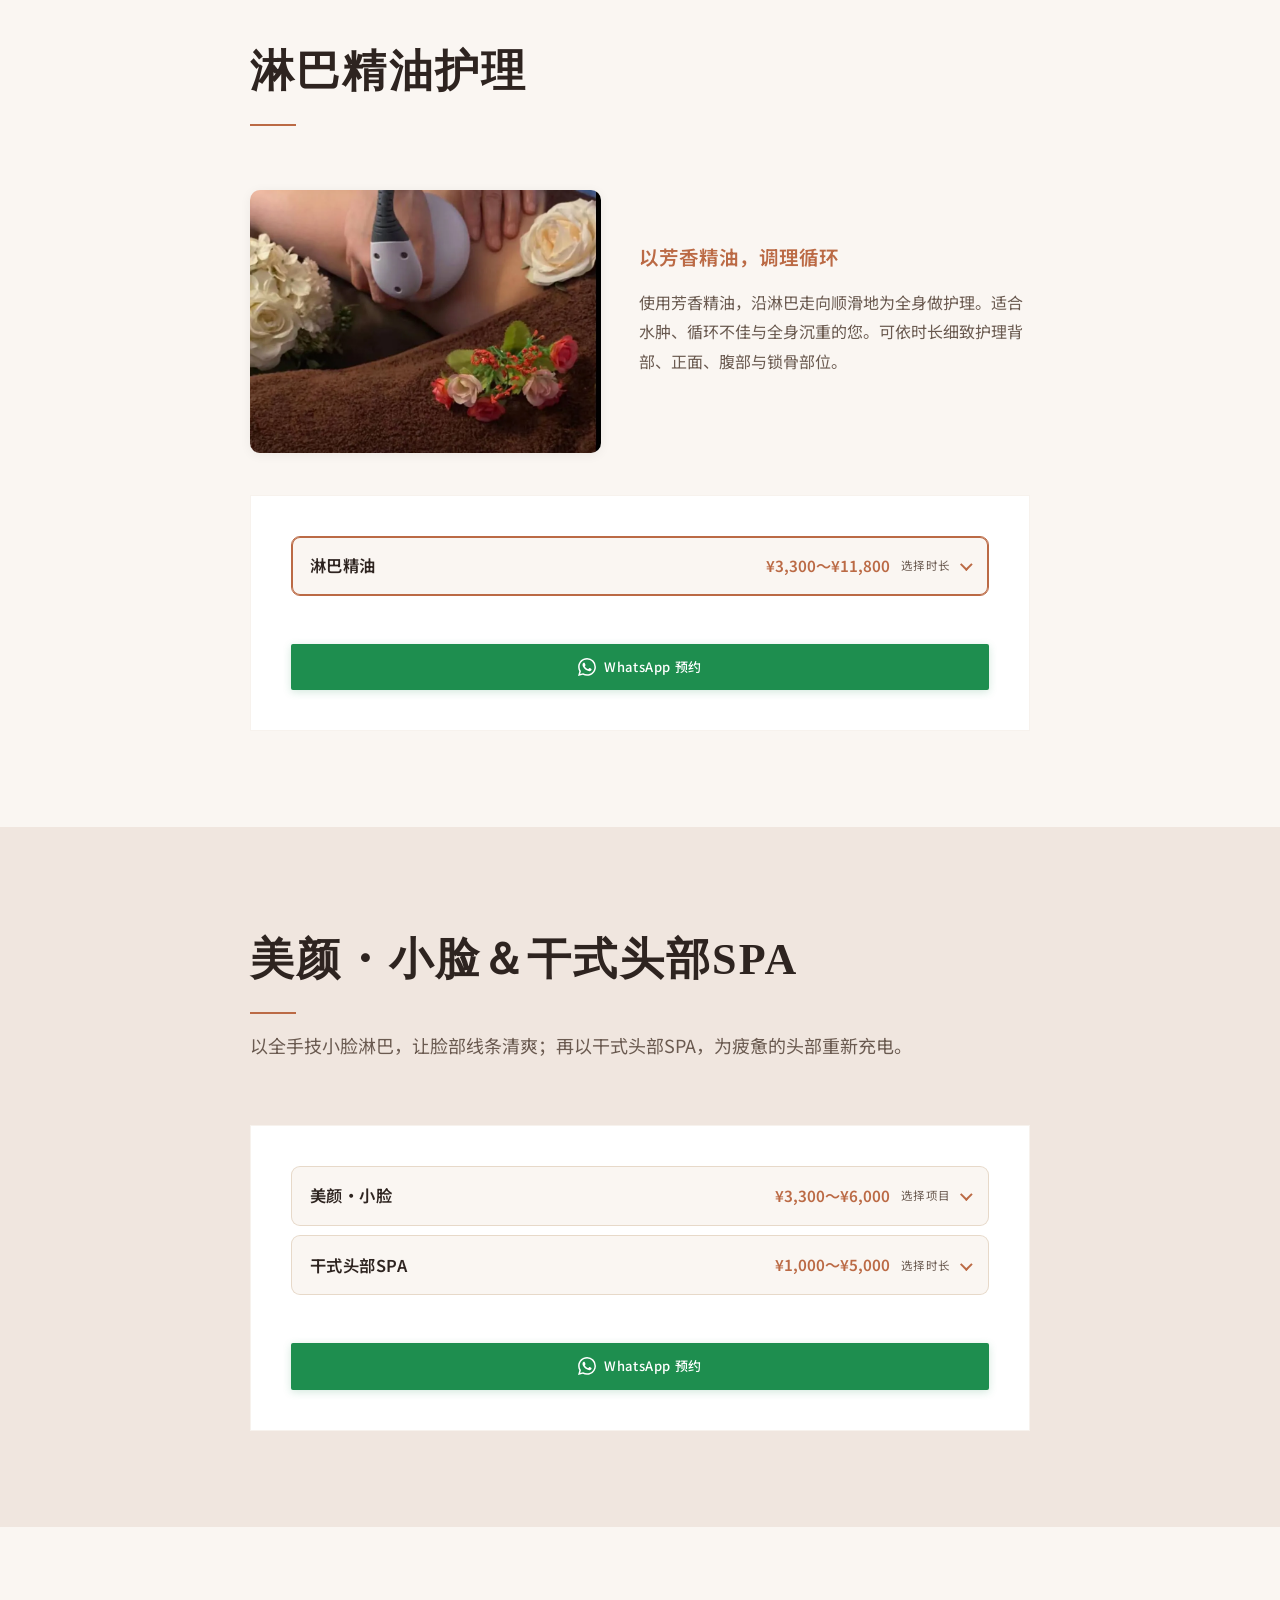
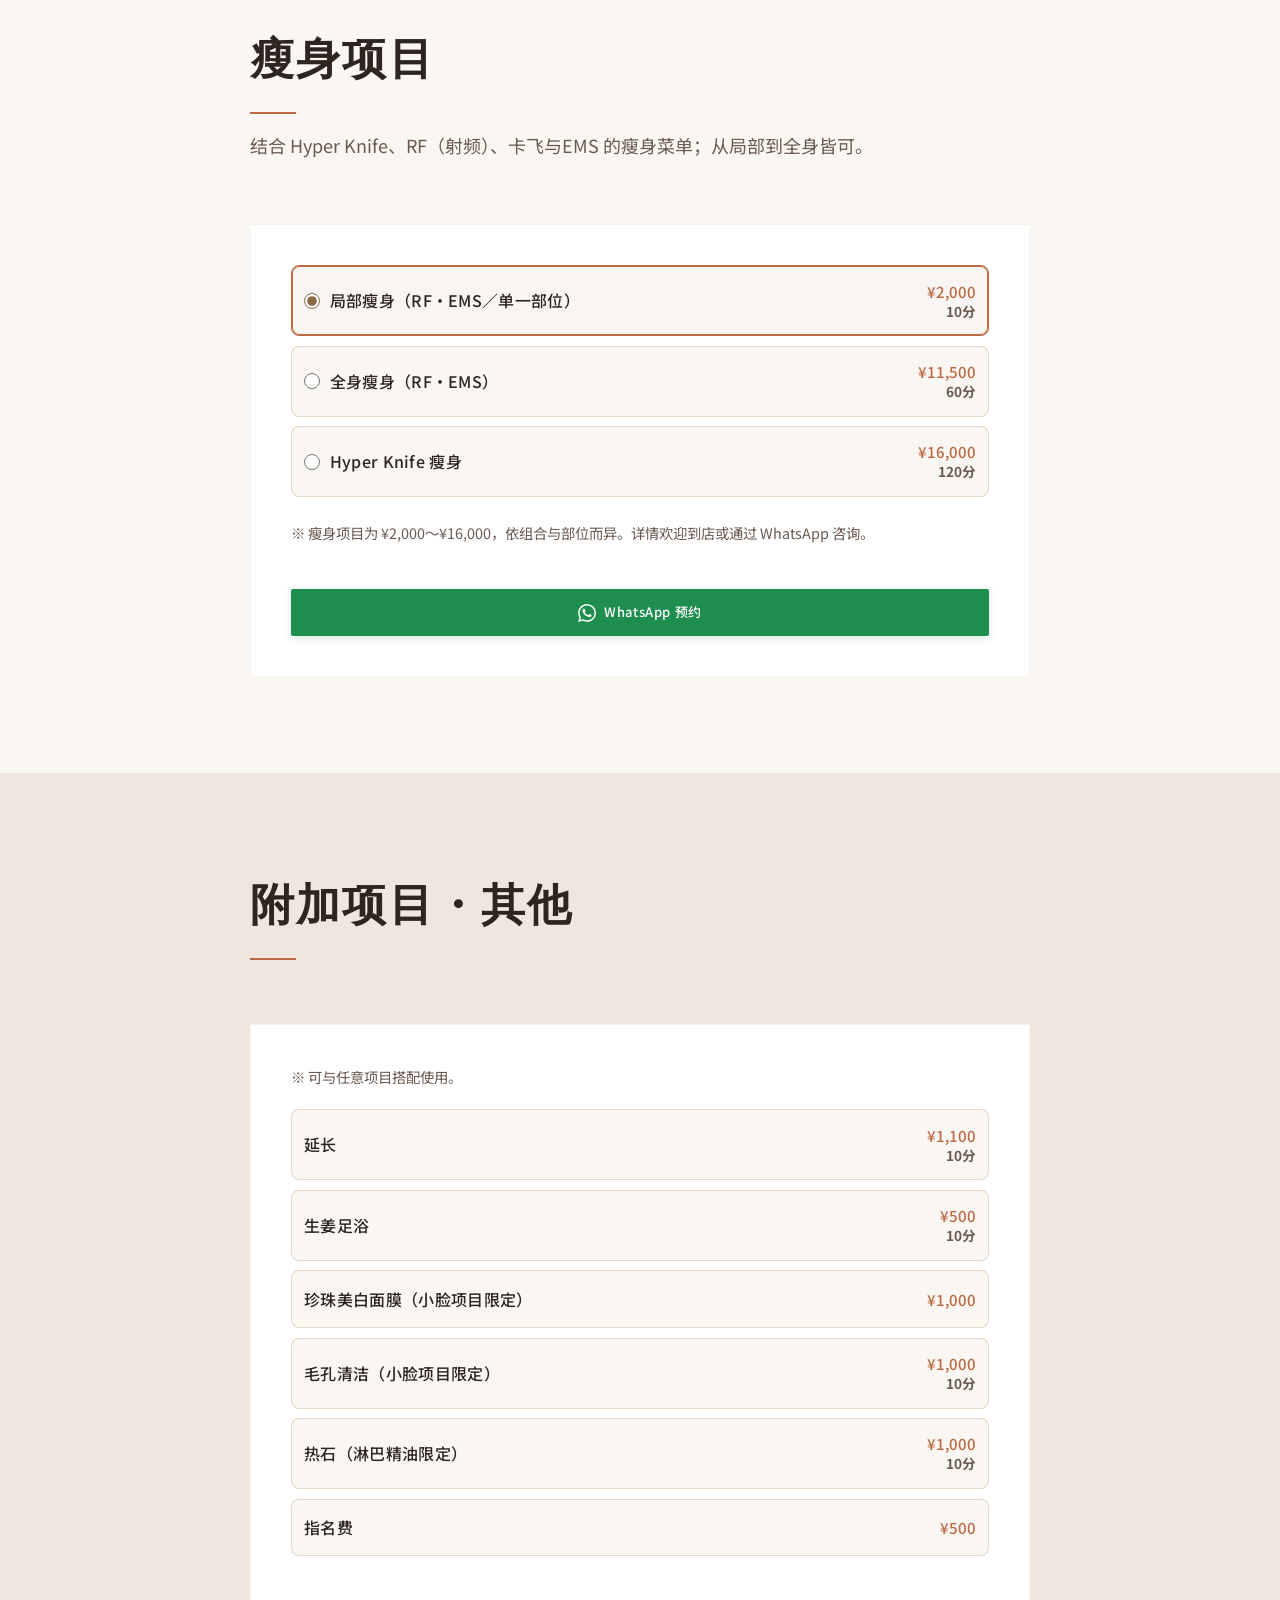
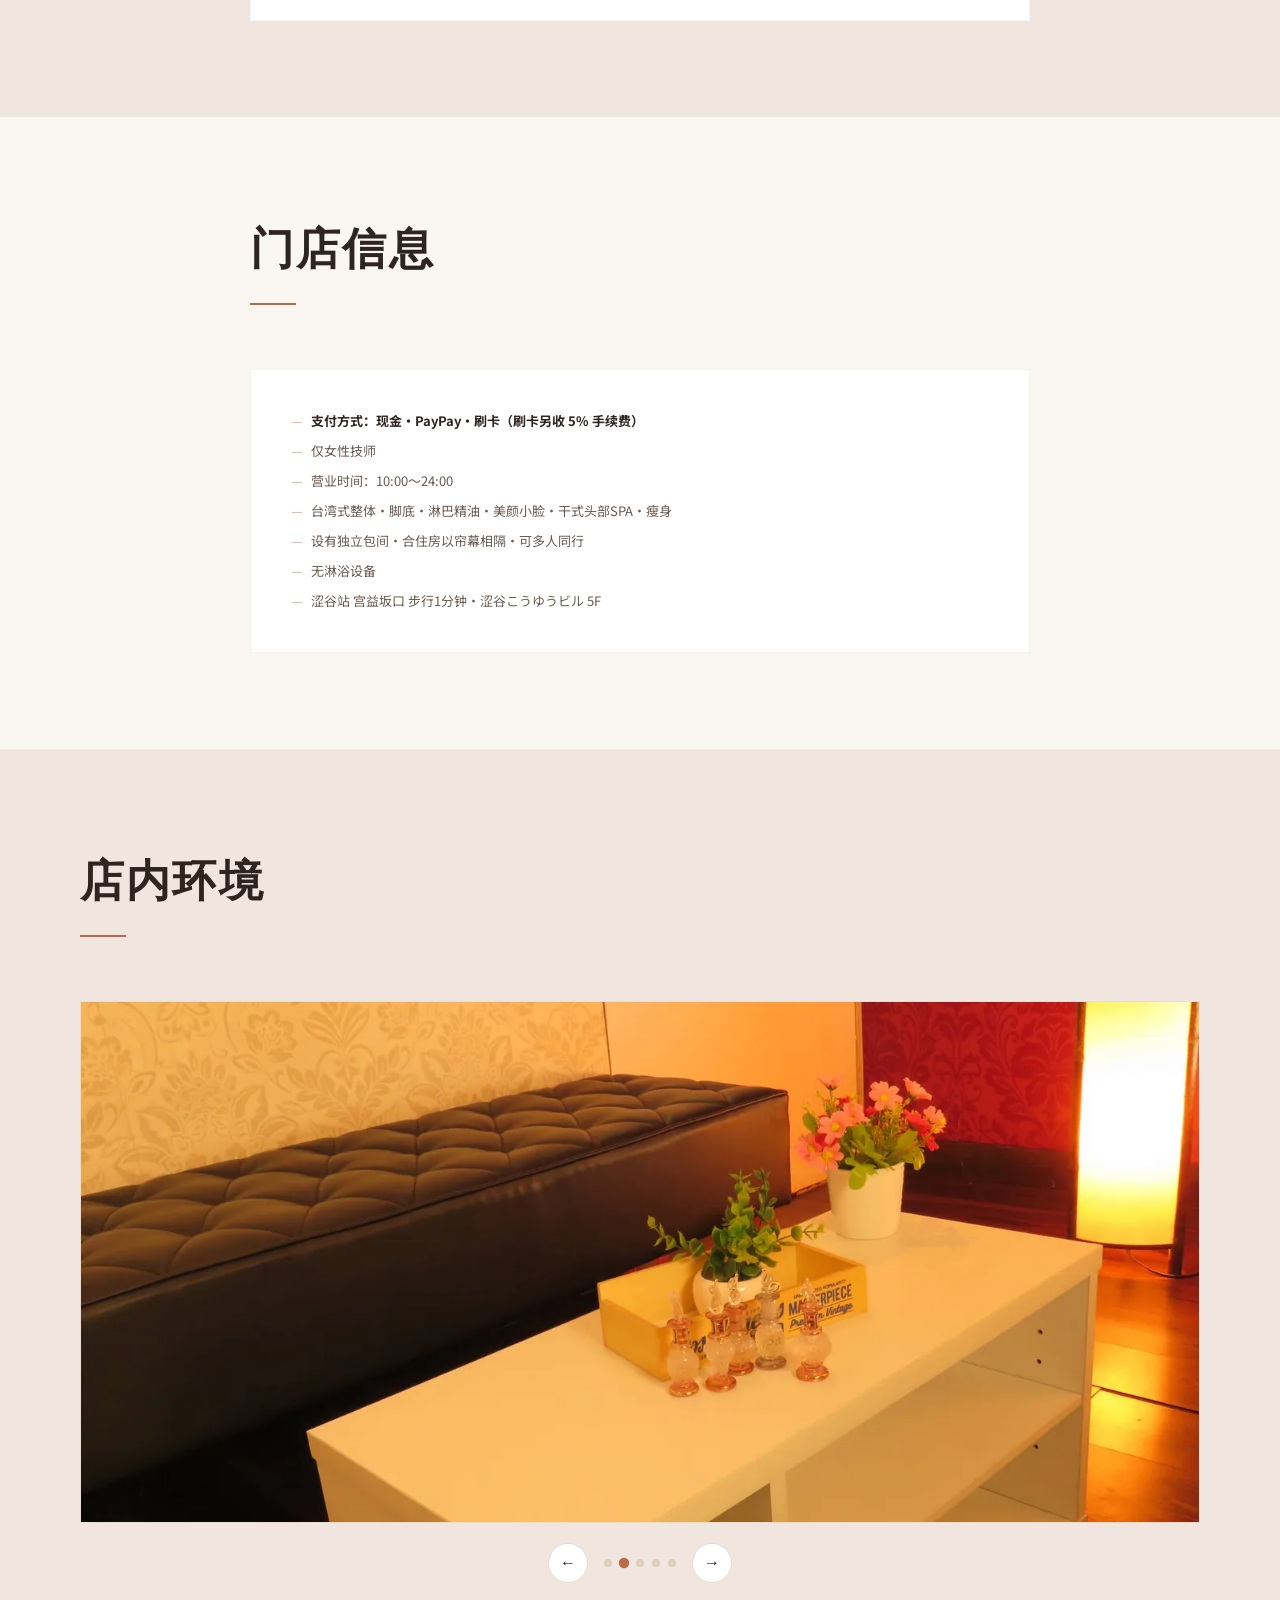
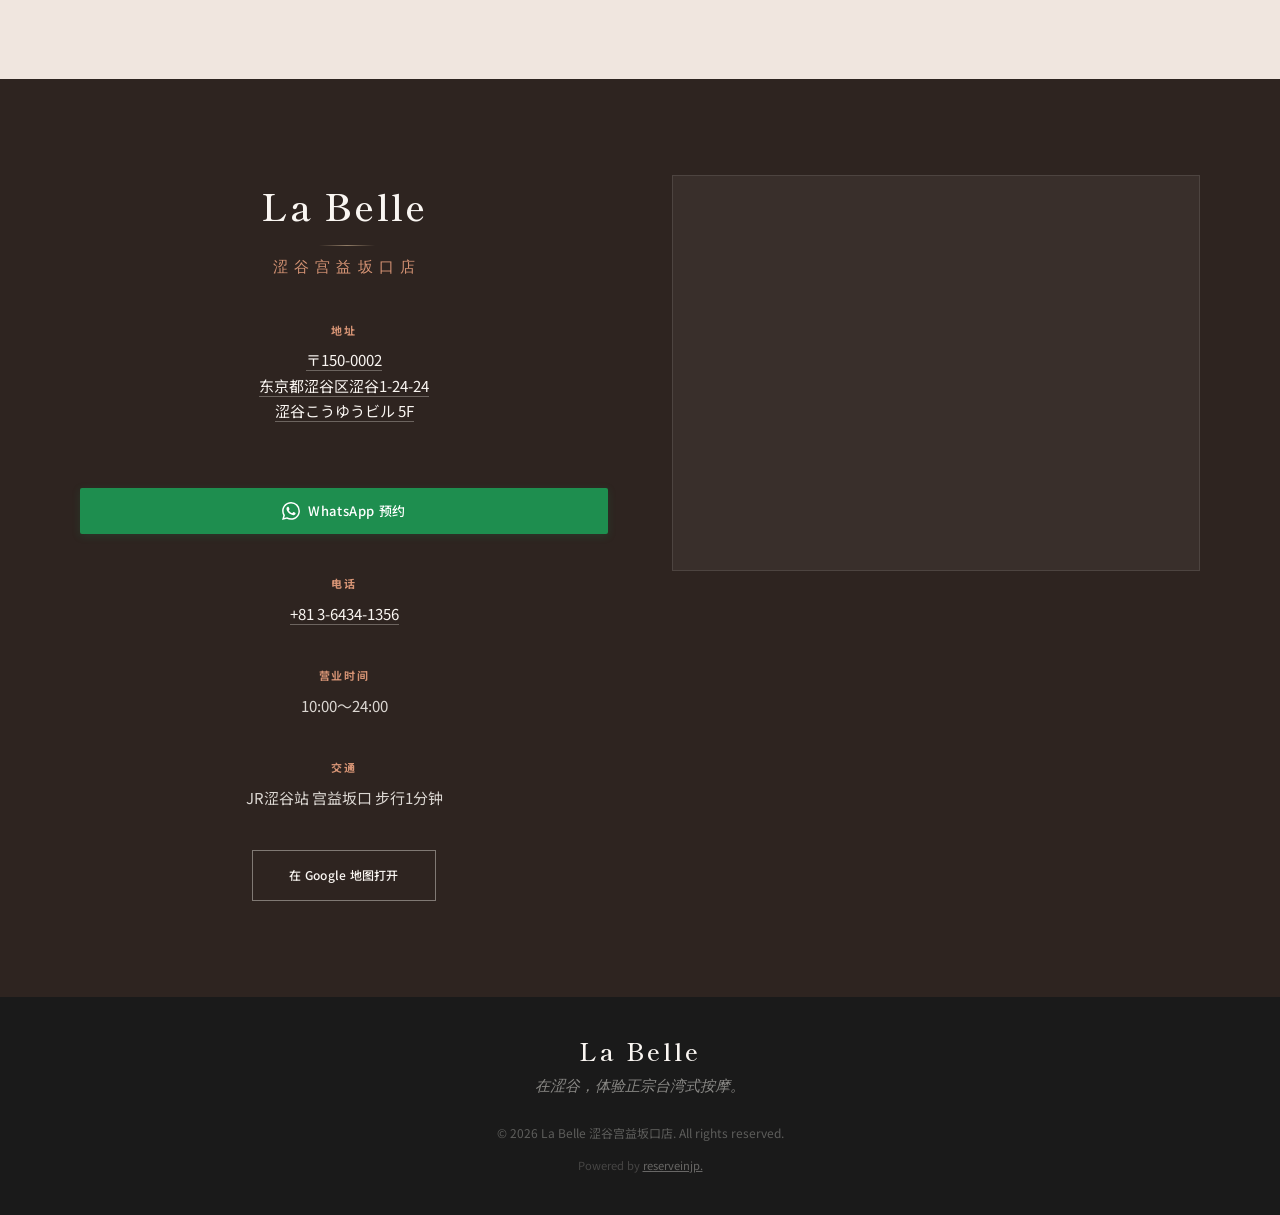
==== commit 88091019: "La Belle gallery: drop near-duplicate lounge slide; booking notes: show sheet fee alongside nominati" ====
--- a/la-belle/cn/index.html
+++ b/la-belle/cn/index.html
@@ -354,7 +354,6 @@
           <div class="env-carousel-track" id="envTrack">
             <div class="env-carousel-slide"><img src="../assets/images/hero-1.webp" alt="La Belle 护理室" loading="lazy"></div>
             <div class="env-carousel-slide"><img src="../assets/images/hero-2.webp" alt="La Belle 等候区" loading="lazy"></div>
-            <div class="env-carousel-slide"><img src="../assets/images/hero-3.webp" alt="La Belle 休息区" loading="lazy"></div>
             <div class="env-carousel-slide"><img src="../assets/images/hero-4.webp" alt="La Belle 店内" loading="lazy"></div>
             <div class="env-carousel-slide"><img src="../assets/images/intro.webp" alt="La Belle 按摩床" loading="lazy"></div>
             <div class="env-carousel-slide"><img src="../assets/images/body.webp" alt="La Belle 护理" loading="lazy"></div>
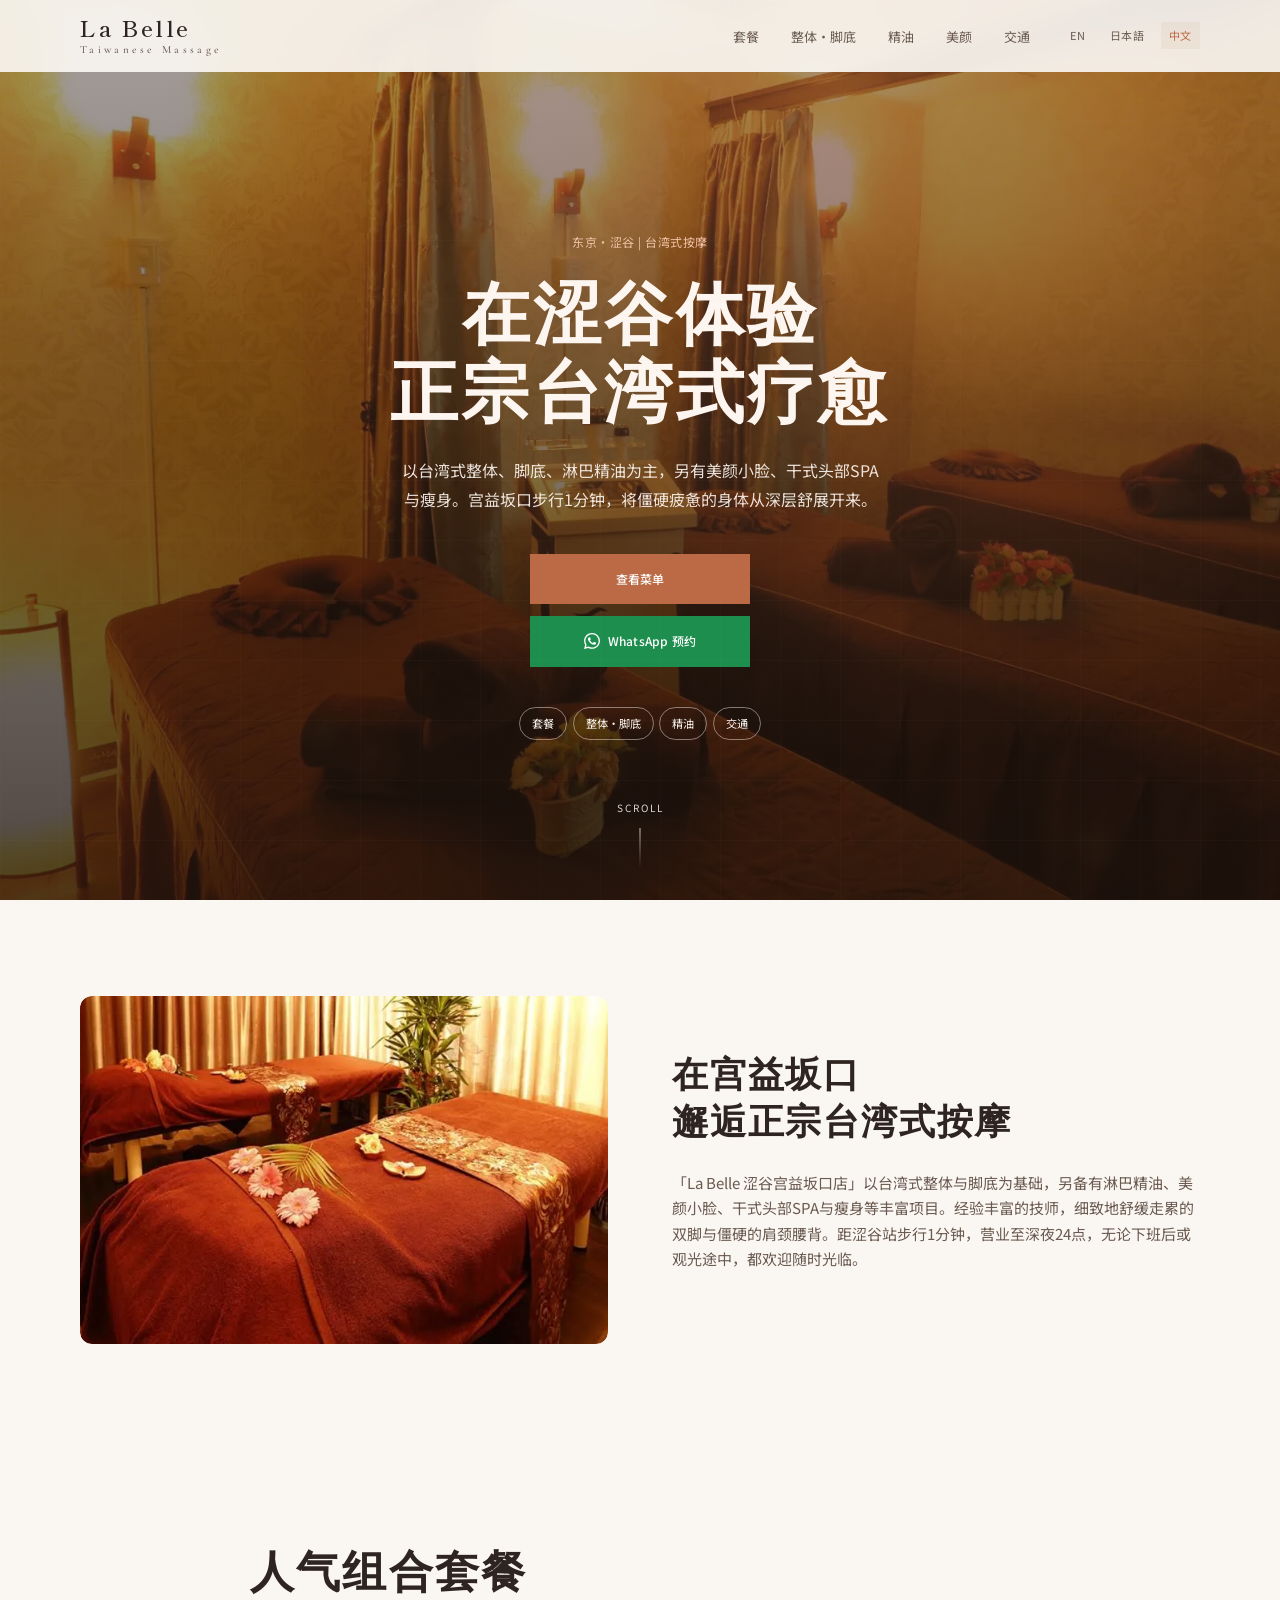
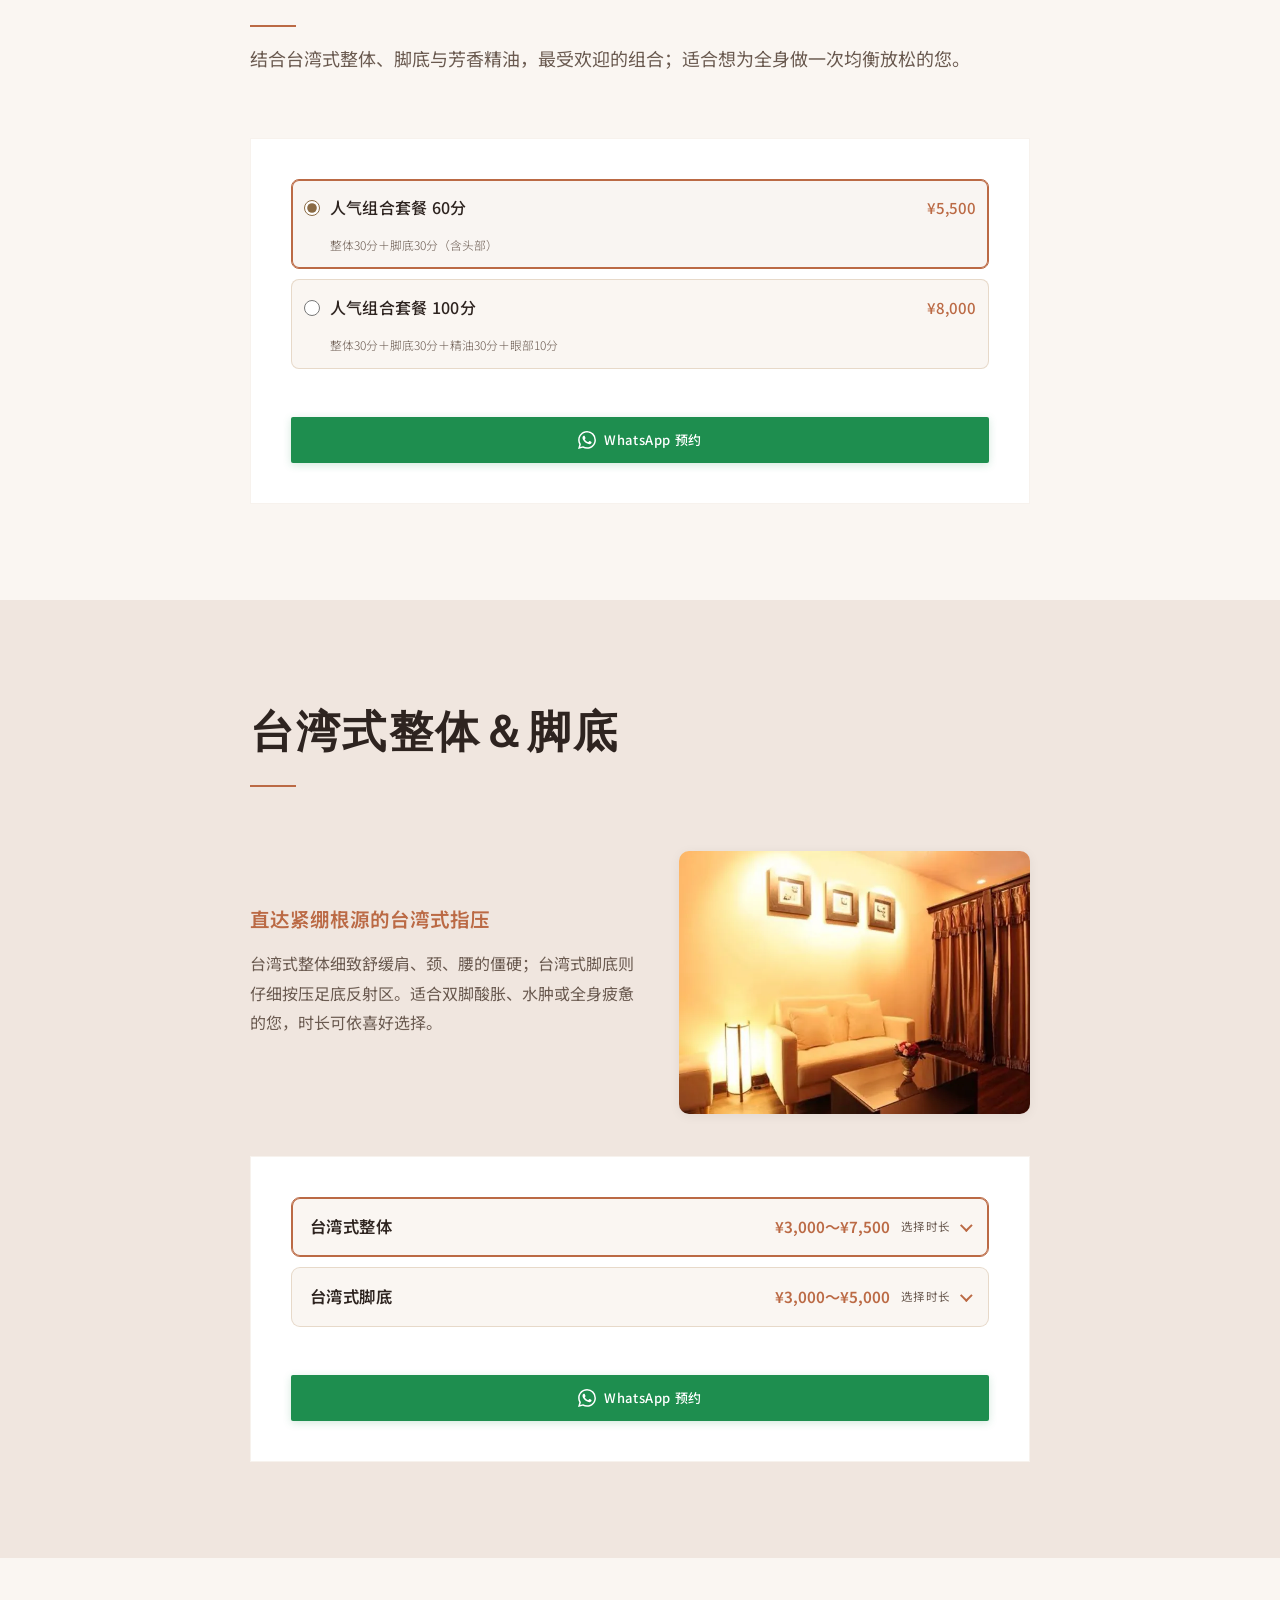
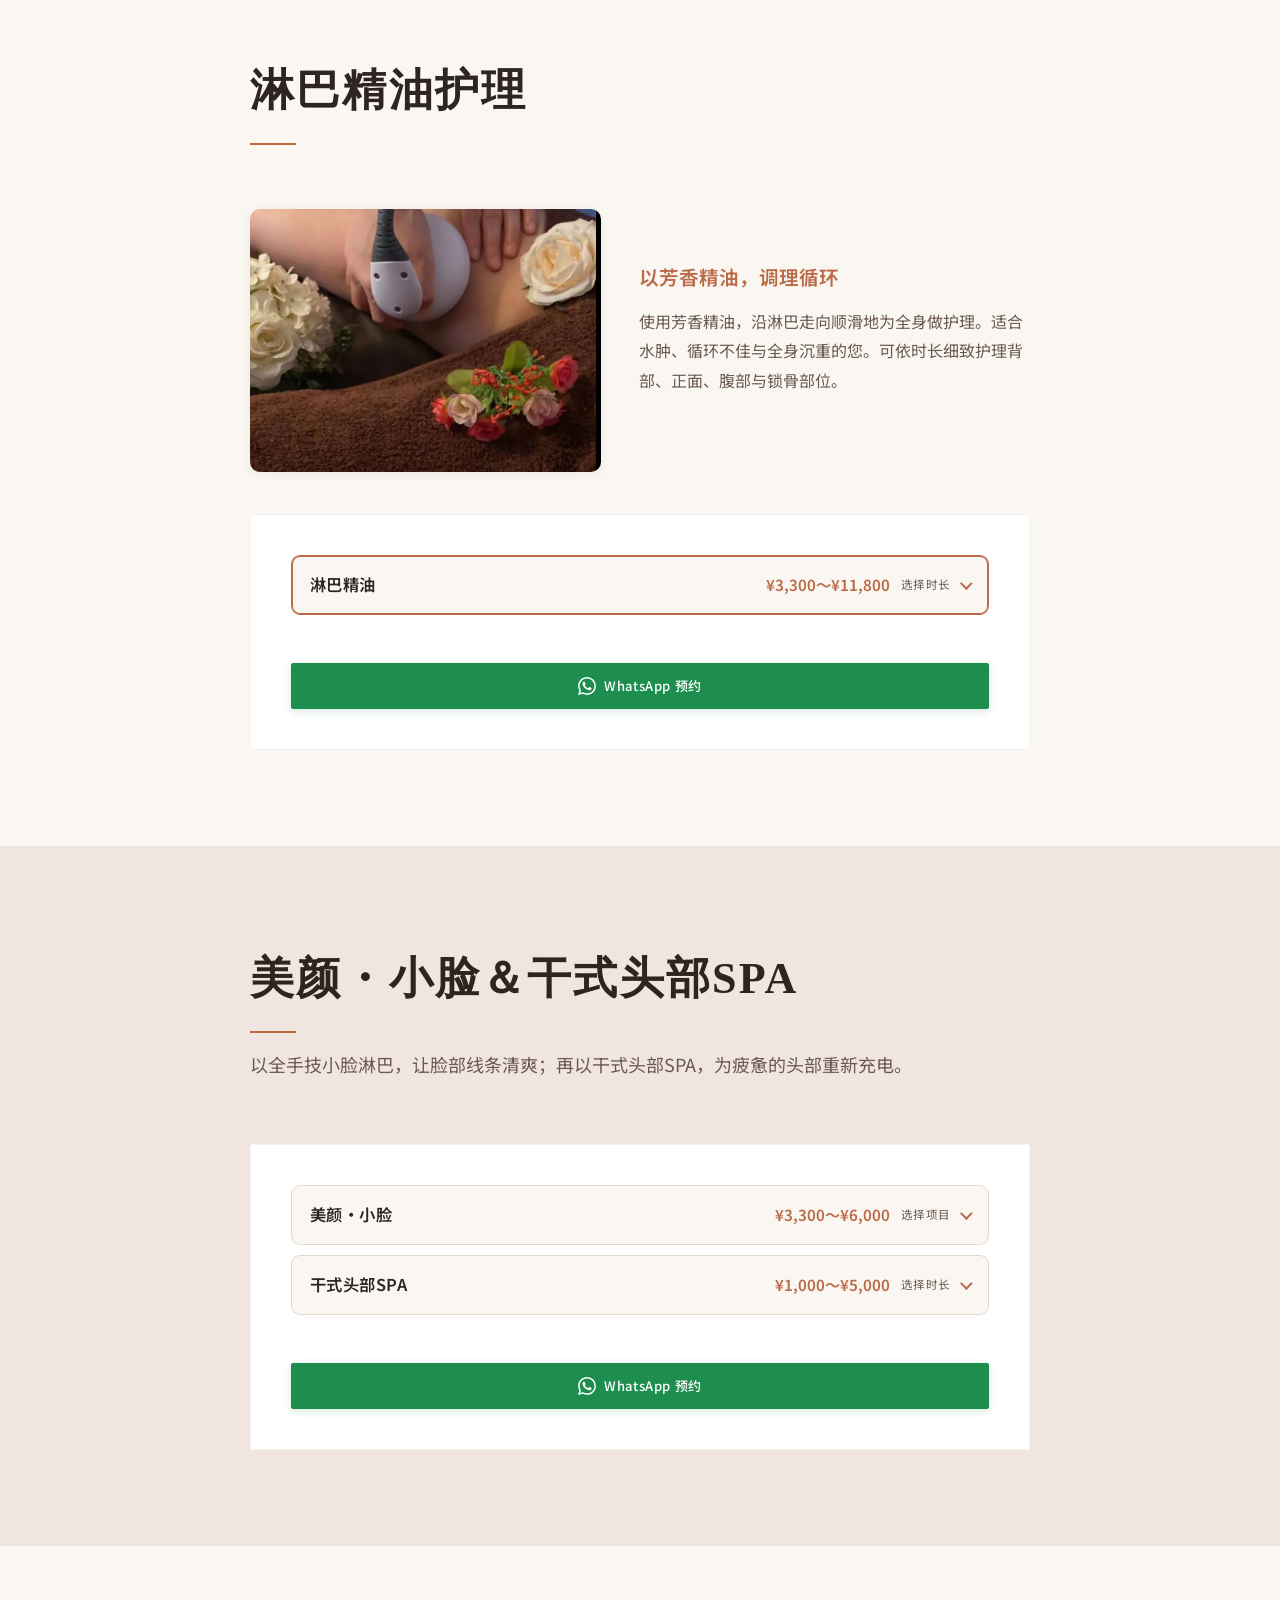
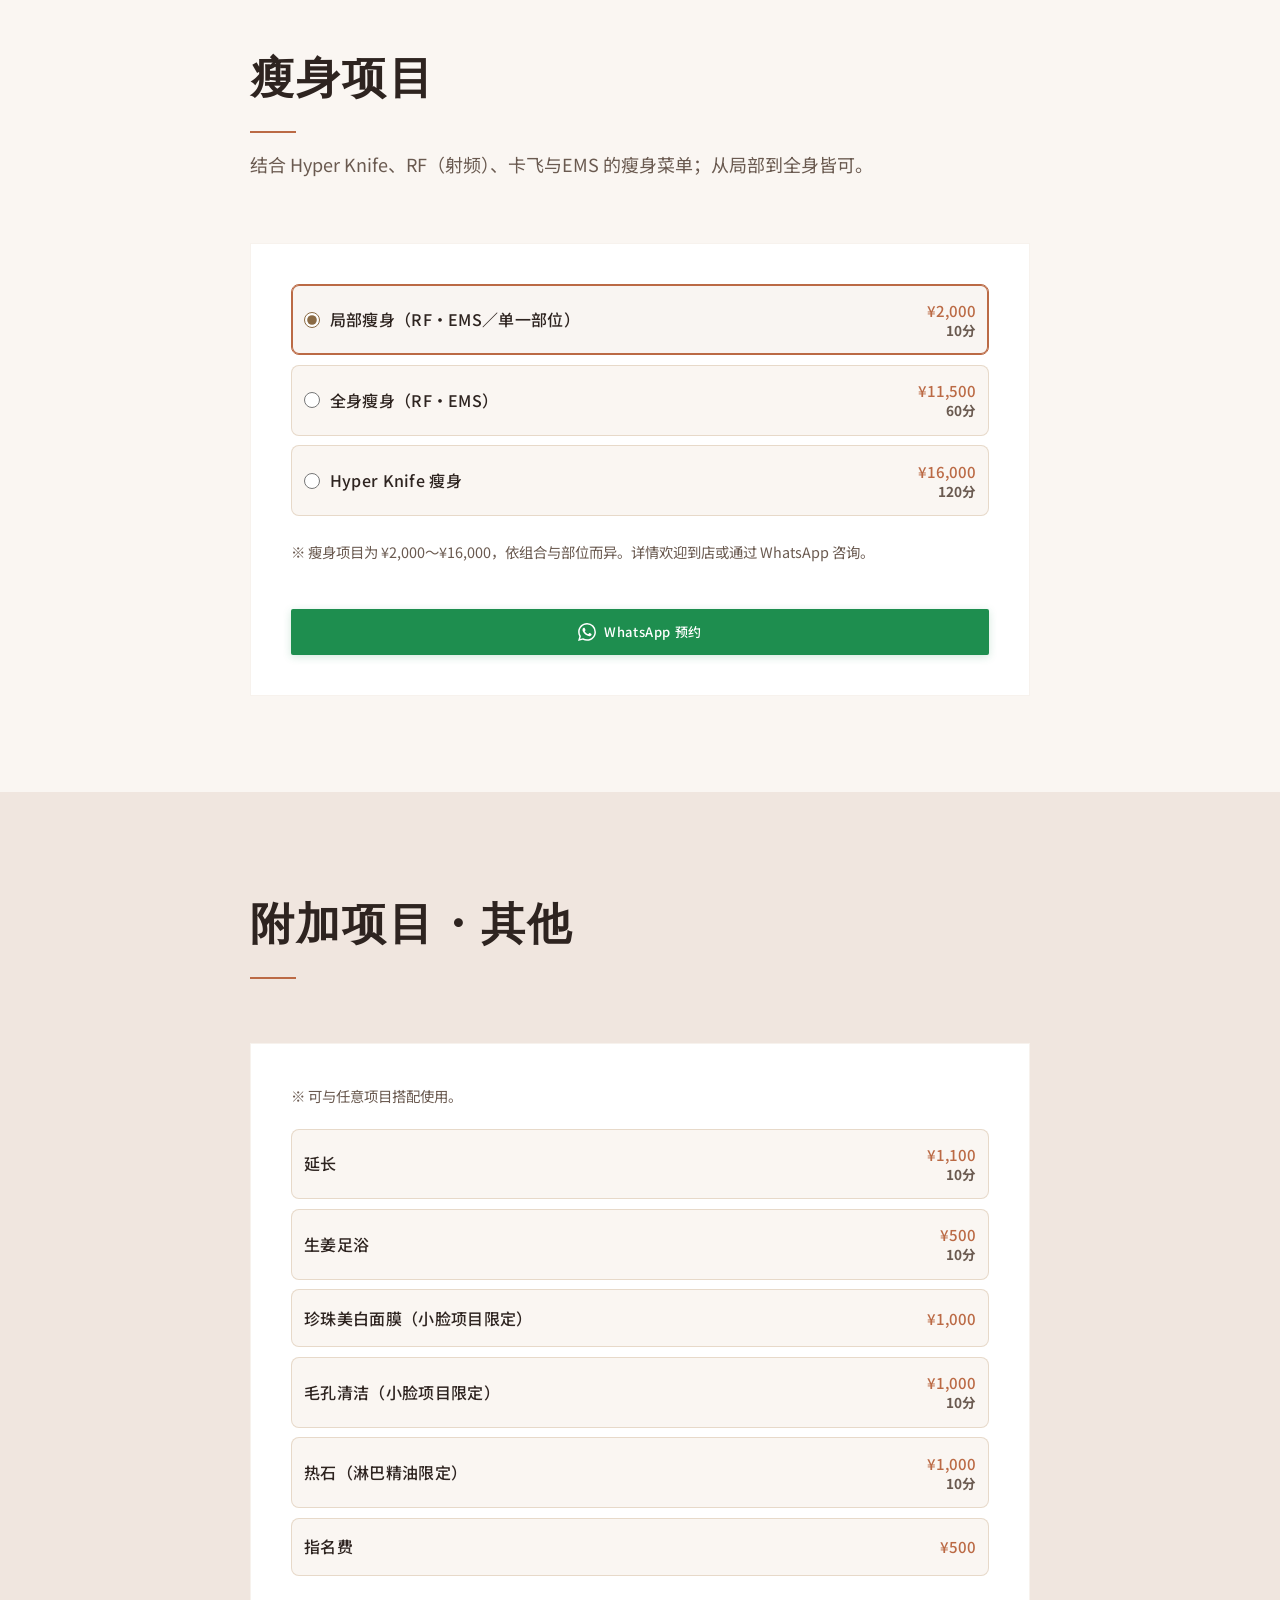
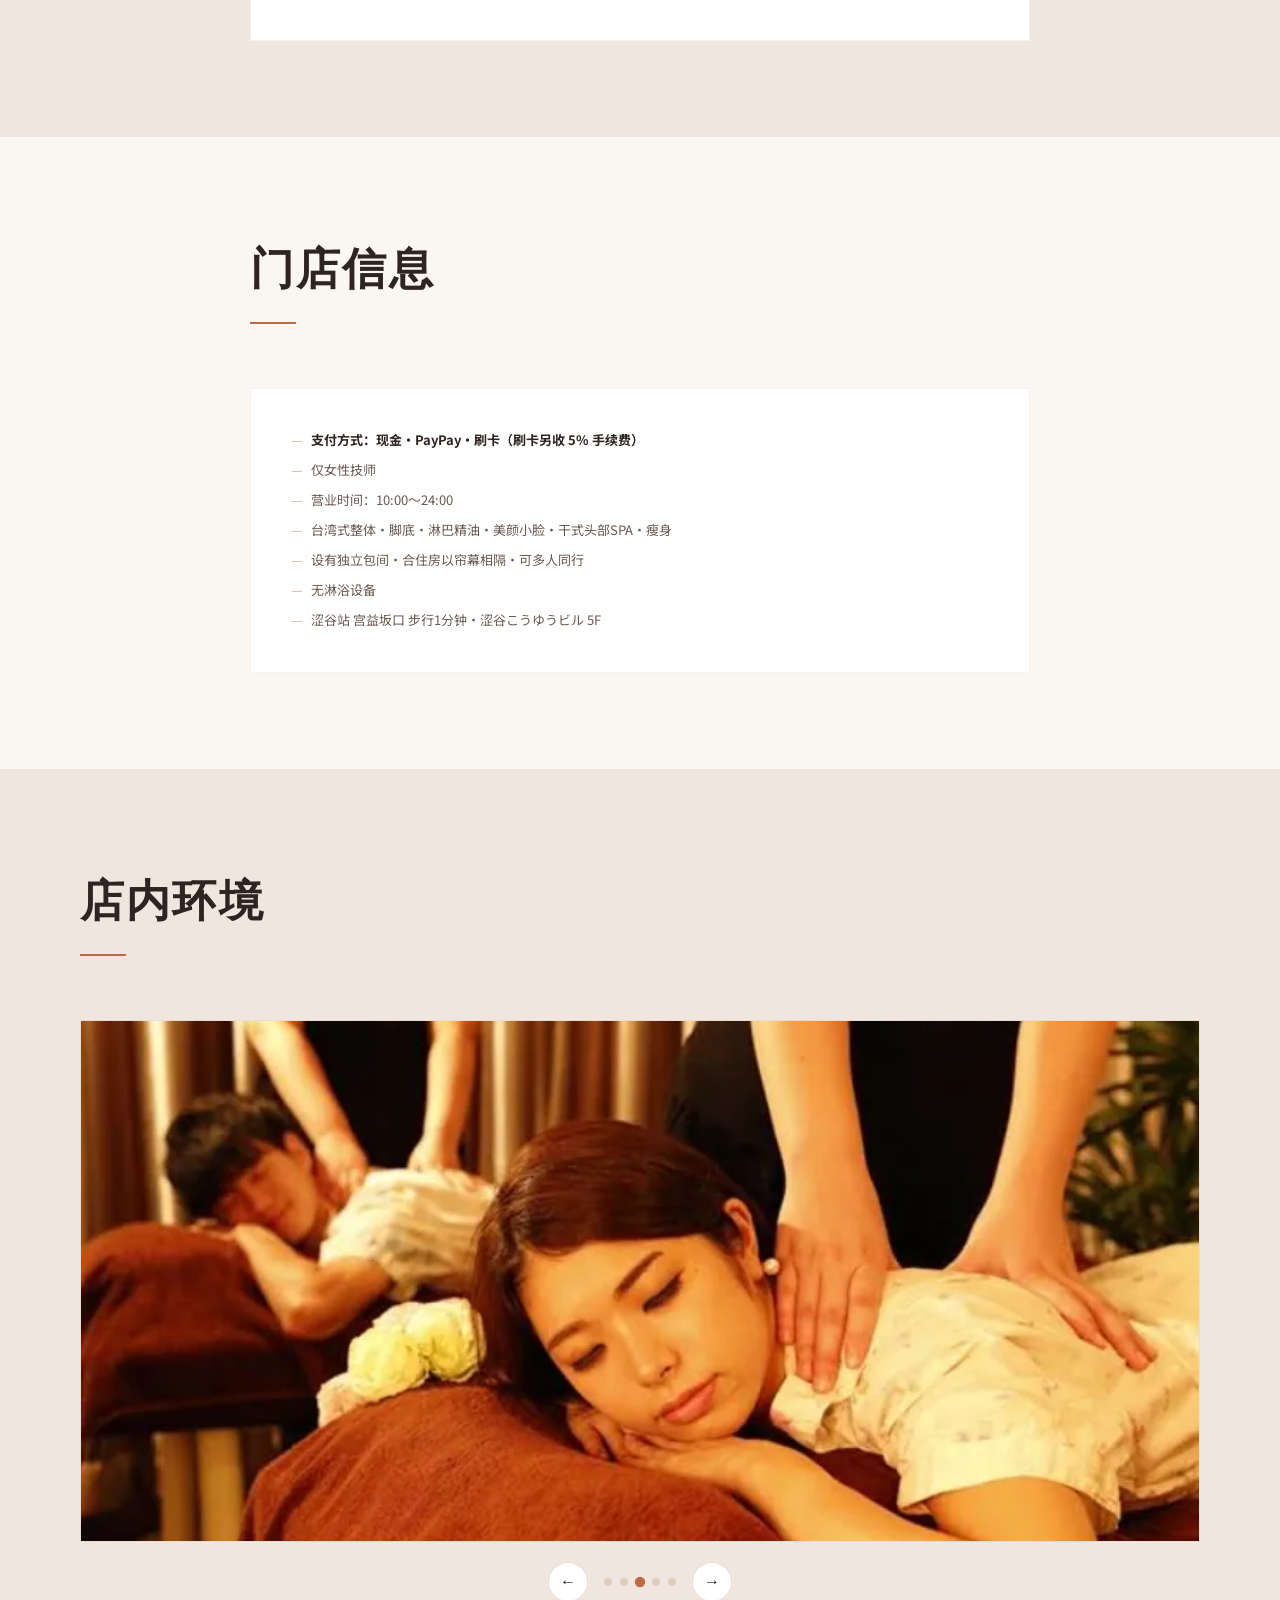
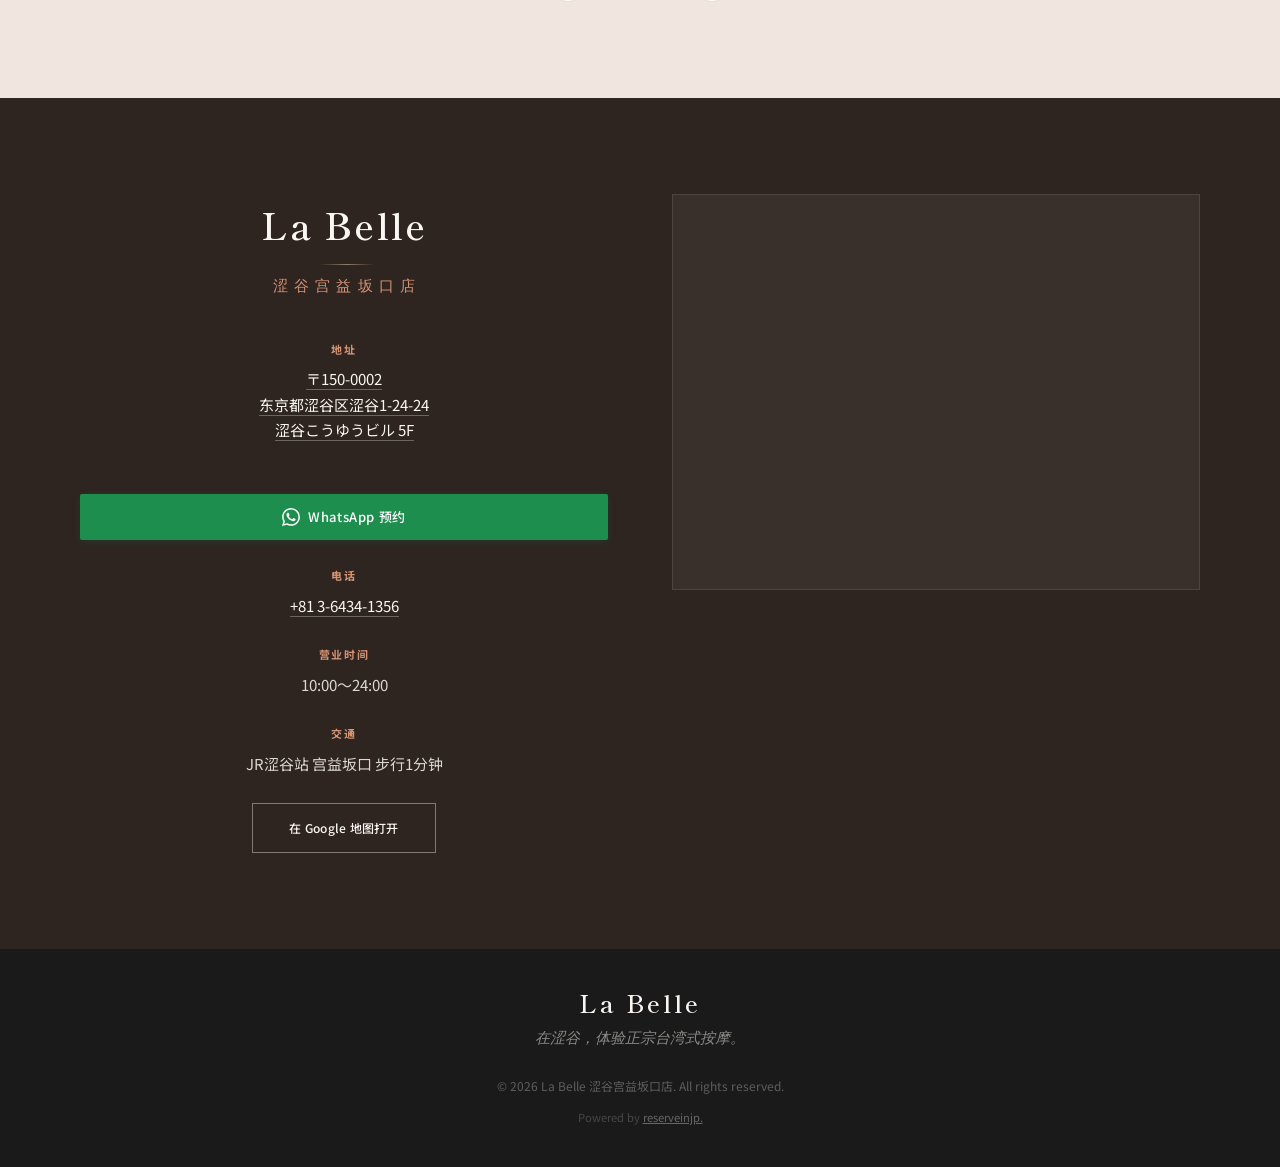
==== commit de215303: "Refinements: combo sub-note full-width/smaller/indented; visit spacing 2/3; sharper watermark-free o" ====
--- a/la-belle/cn/index.html
+++ b/la-belle/cn/index.html
@@ -89,13 +89,15 @@
           <div class="option-rows">
             <label class="opt-row">
               <input type="radio" name="set-sel" value="Combo 60min (Body30+Foot30)" checked>
-              <span class="opt-duration"><span class="opt-name">人气组合套餐 60分</span><span class="opt-sub">整体30分＋脚底30分（含头部）</span></span>
+              <span class="opt-duration"><span class="opt-name">人气组合套餐 60分</span></span>
               <span class="opt-price">¥5,500</span>
+              <span class="opt-sub">整体30分＋脚底30分（含头部）</span>
             </label>
             <label class="opt-row">
               <input type="radio" name="set-sel" value="Combo 100min (Body30+Foot30+Aroma30+Eye10)">
-              <span class="opt-duration"><span class="opt-name">人气组合套餐 100分</span><span class="opt-sub">整体30分＋脚底30分＋精油30分＋眼部10分</span></span>
+              <span class="opt-duration"><span class="opt-name">人气组合套餐 100分</span></span>
               <span class="opt-price">¥8,000</span>
+              <span class="opt-sub">整体30分＋脚底30分＋精油30分＋眼部10分</span>
             </label>
           </div>
           <a href="../booking.html?lang=cn" class="btn-booking"><svg viewBox="0 0 24 24" width="18" height="18"><path d="M17.472 14.382c-.297-.149-1.758-.867-2.03-.967-.273-.099-.471-.148-.67.15-.197.297-.767.966-.94 1.164-.173.199-.347.223-.644.075-.297-.15-1.255-.463-2.39-1.475-.884-.788-1.48-1.761-1.653-2.059-.173-.297-.018-.458.13-.606.134-.133.298-.347.446-.52.149-.174.198-.298.298-.497.099-.198.05-.371-.025-.52-.075-.149-.669-1.612-.916-2.207-.242-.579-.487-.5-.669-.51-.173-.008-.371-.01-.57-.01-.198 0-.52.074-.792.372-.272.297-1.04 1.016-1.04 2.479 0 1.462 1.065 2.875 1.213 3.074.149.198 2.096 3.2 5.077 4.487.709.306 1.262.489 1.694.625.712.227 1.36.195 1.871.118.571-.085 1.758-.719 2.006-1.413.248-.694.248-1.289.173-1.413-.074-.124-.272-.198-.57-.347m-5.421 7.403h-.004a9.87 9.87 0 01-5.031-1.378l-.361-.214-3.741.982.998-3.648-.235-.374a9.86 9.86 0 01-1.51-5.26c.001-5.45 4.436-9.884 9.888-9.884 2.64 0 5.122 1.03 6.988 2.898a9.825 9.825 0 012.893 6.994c-.003 5.45-4.437 9.884-9.885 9.884m8.413-18.297A11.815 11.815 0 0012.05 0C5.495 0 .16 5.335.157 11.892c0 2.096.547 4.142 1.588 5.945L.057 24l6.305-1.654a11.882 11.882 0 005.683 1.448h.005c6.554 0 11.89-5.335 11.893-11.893a11.821 11.821 0 00-3.48-8.413Z" fill="currentColor"/></svg> WhatsApp 预约</a>
--- a/la-belle/styles.css
+++ b/la-belle/styles.css
@@ -1019,8 +1019,8 @@
 .visit-details {
   display: flex;
   flex-direction: column;
-  gap: var(--space-lg);
-  margin-bottom: var(--space-lg);
+  gap: calc(var(--space-lg) * 2 / 3);
+  margin-bottom: calc(var(--space-lg) * 2 / 3);
 }
 
 .visit-item h4 {
@@ -2025,6 +2025,6 @@
 /* secondary headings: balance wrapping to avoid CJK orphans on mobile (checklist) */
 .intro-text h2, .section-header h2, .visit-info h2 { text-wrap: balance; }
 
-/* 方案2: option rows with a sub-note — radio & price align to the title line; note drops below */
-.opt-row:has(.opt-sub){ align-items:flex-start; }
-.opt-row:has(.opt-sub) input[type="radio"]{ margin-top:0.2rem; }
+/* 方案2: combo rows — short title + price on line 1; full-width sub-note wraps to line 2 (spans under radio & price) */
+.opt-row:has(.opt-sub){ align-items:center; }
+.opt-row:has(.opt-sub) .opt-sub{ flex:0 0 100%; width:100%; margin-top:.3rem; padding-left:calc(16px + 0.6rem); font-size:.74rem; line-height:1.5; letter-spacing:0; text-wrap:normal; }
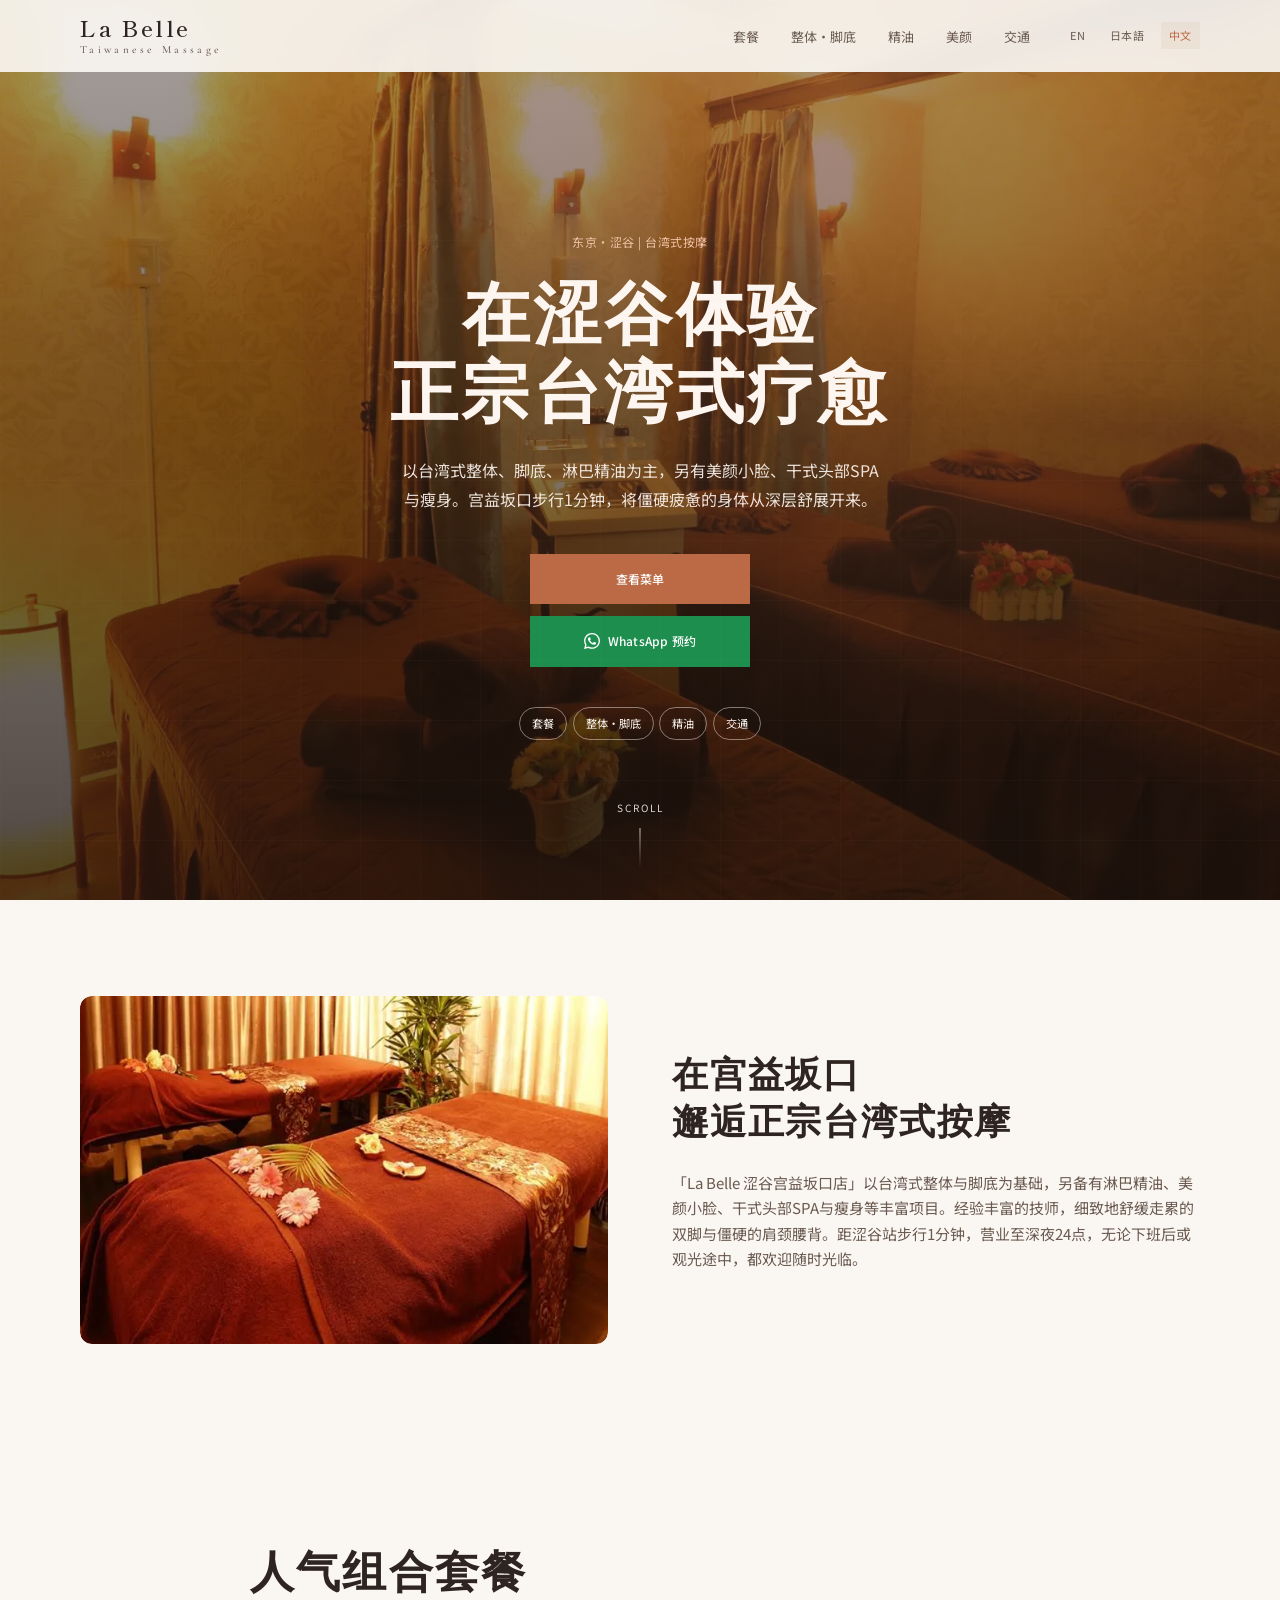
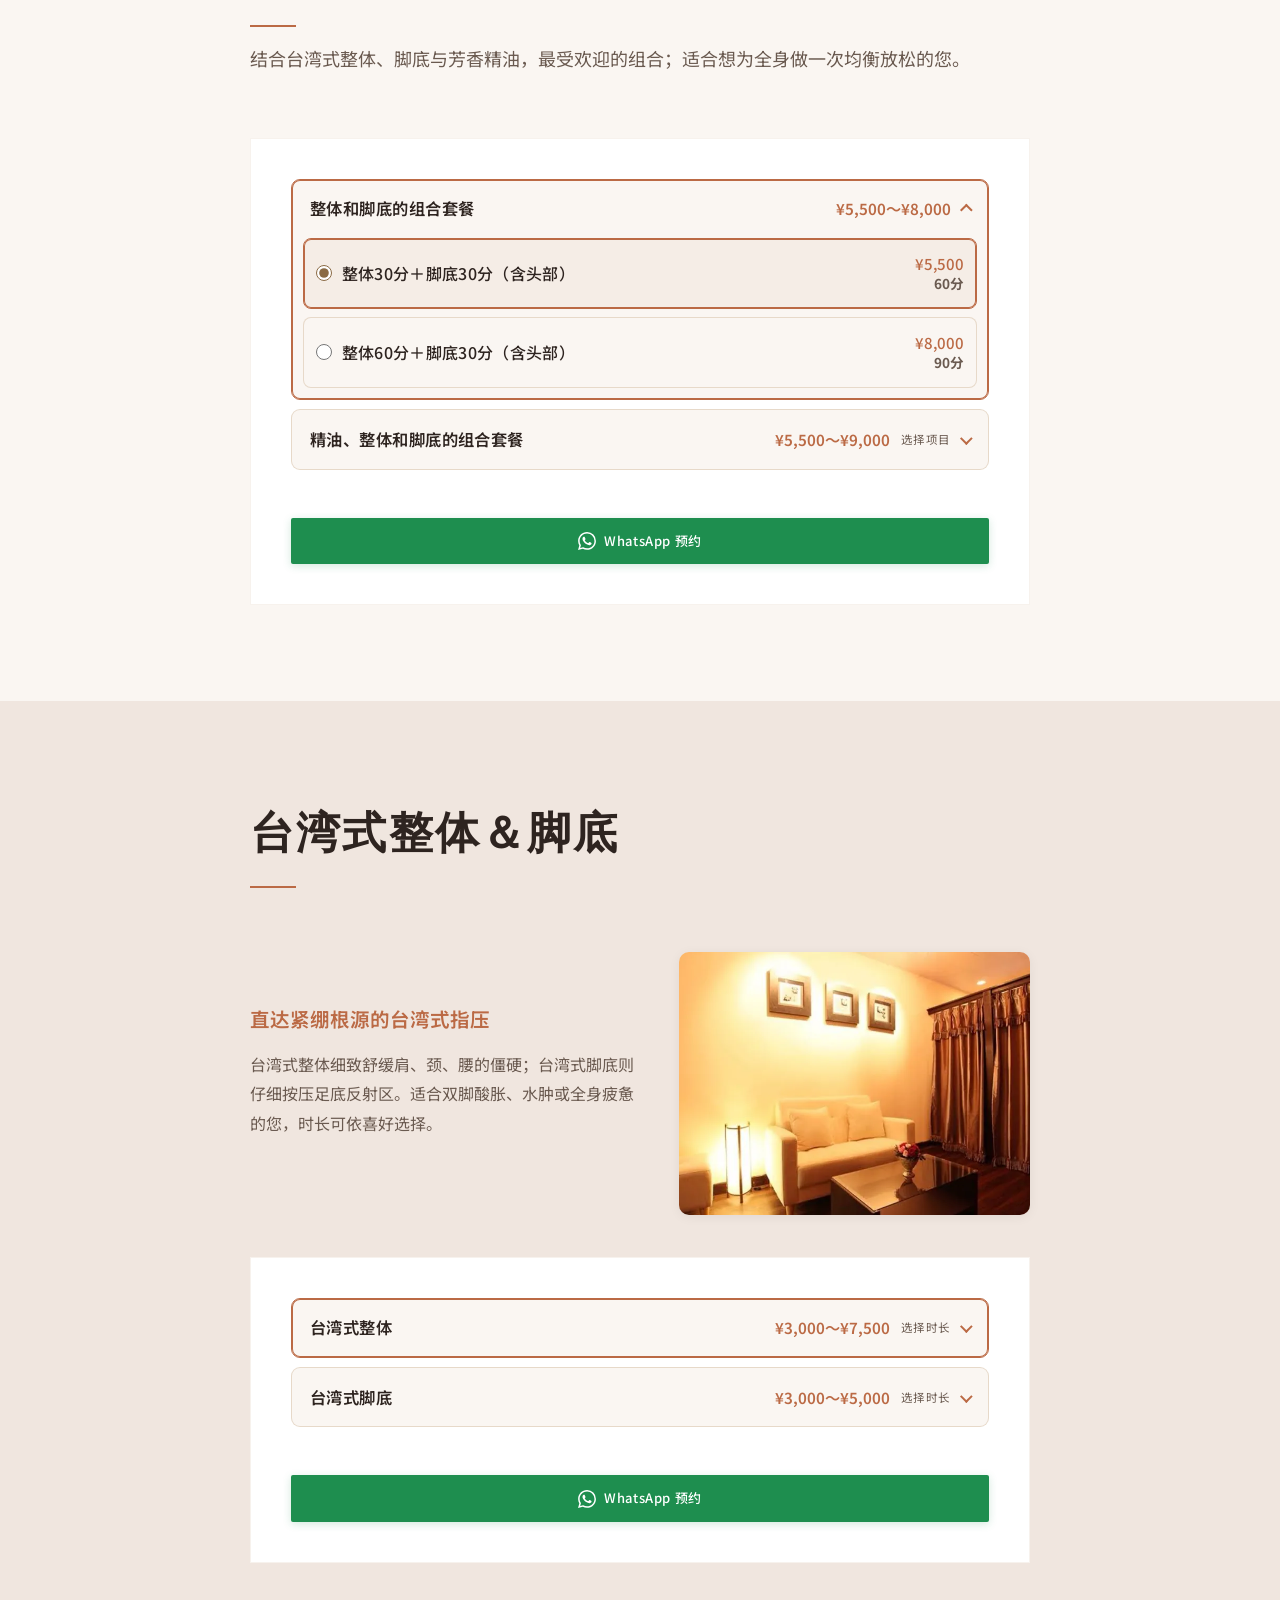
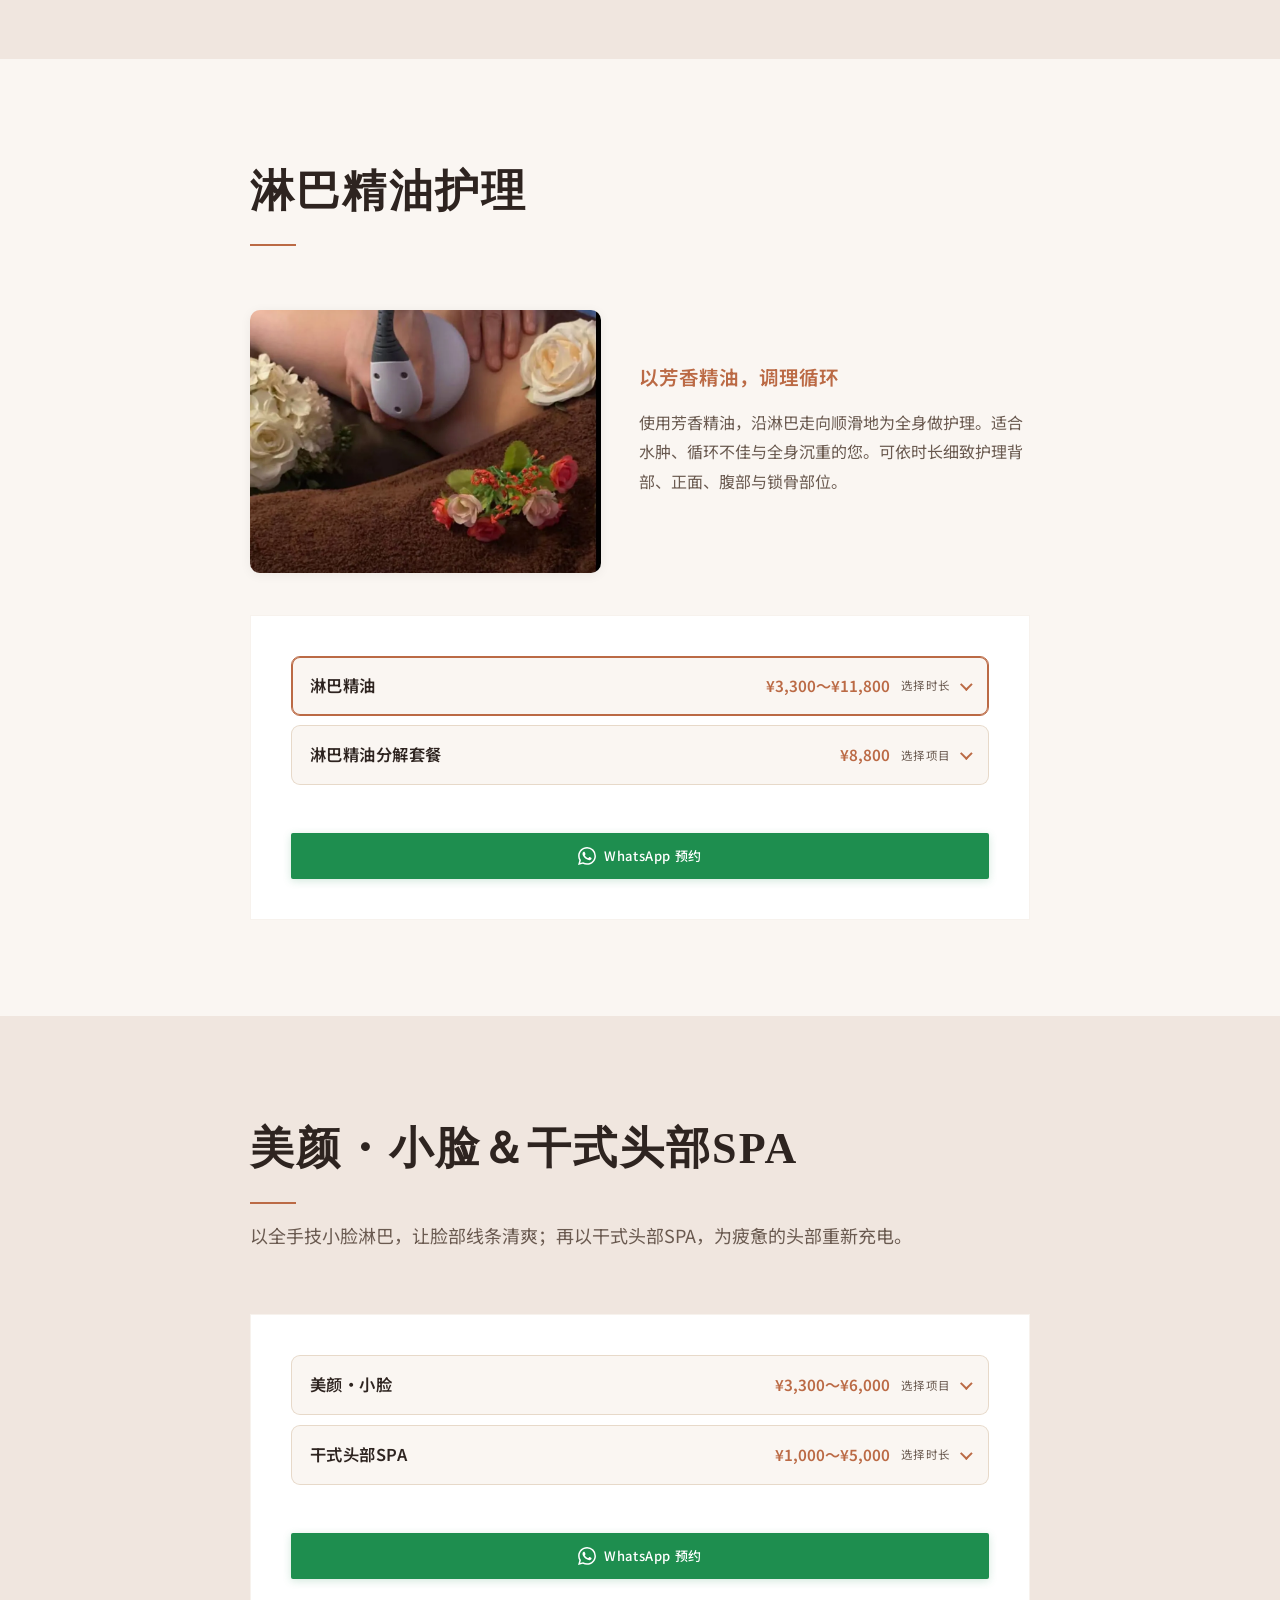
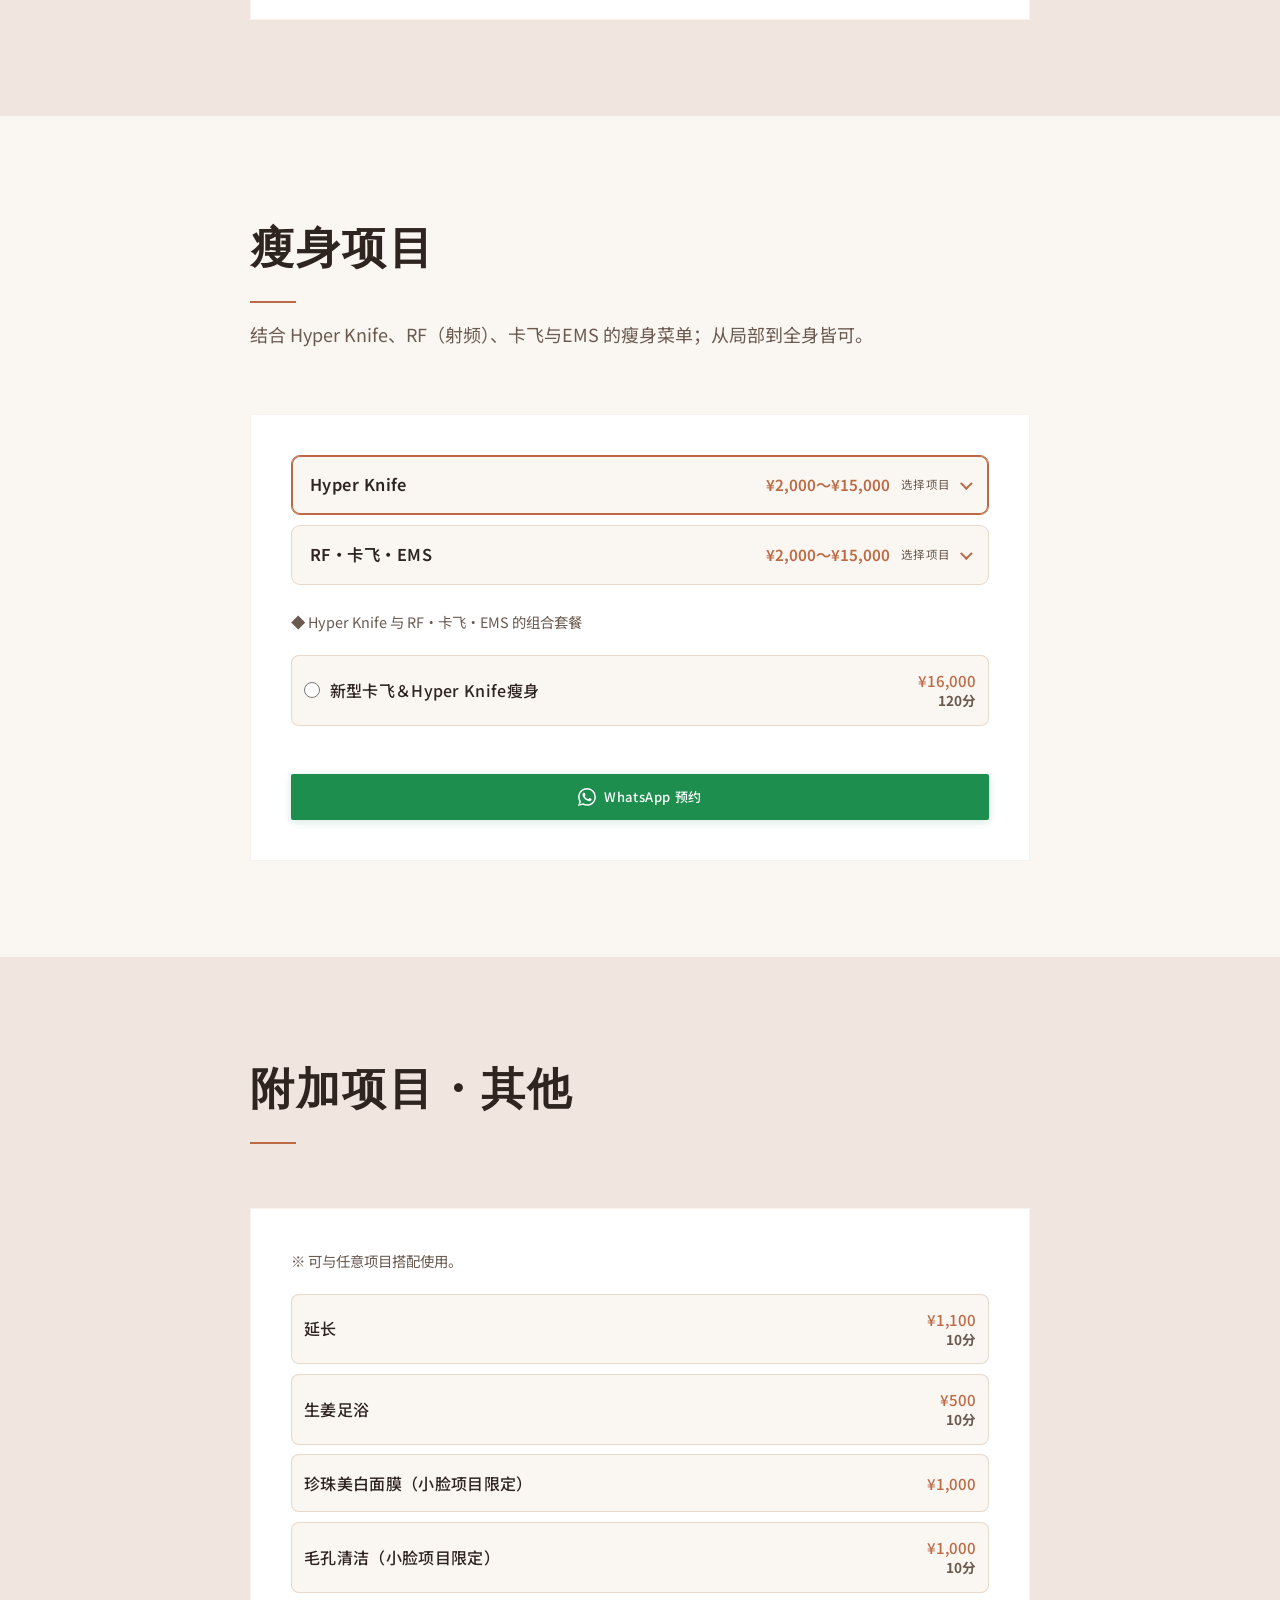
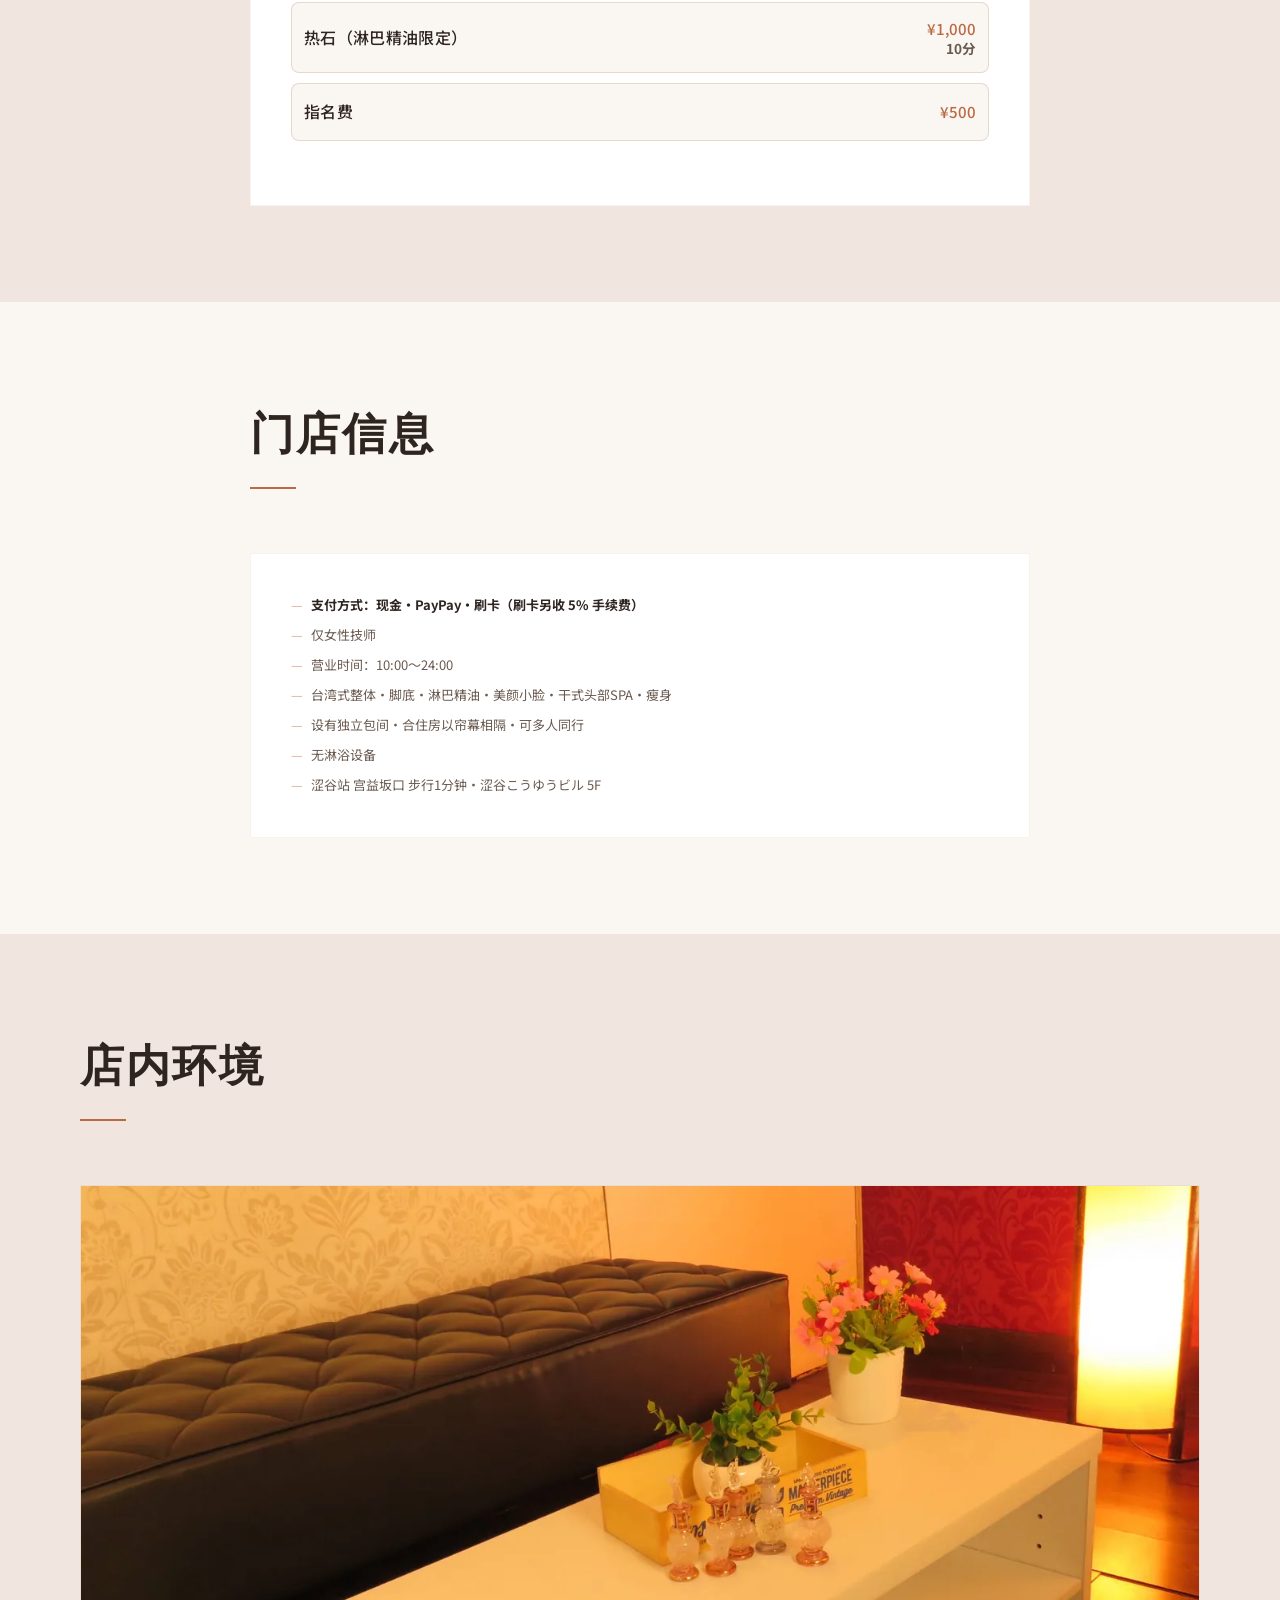
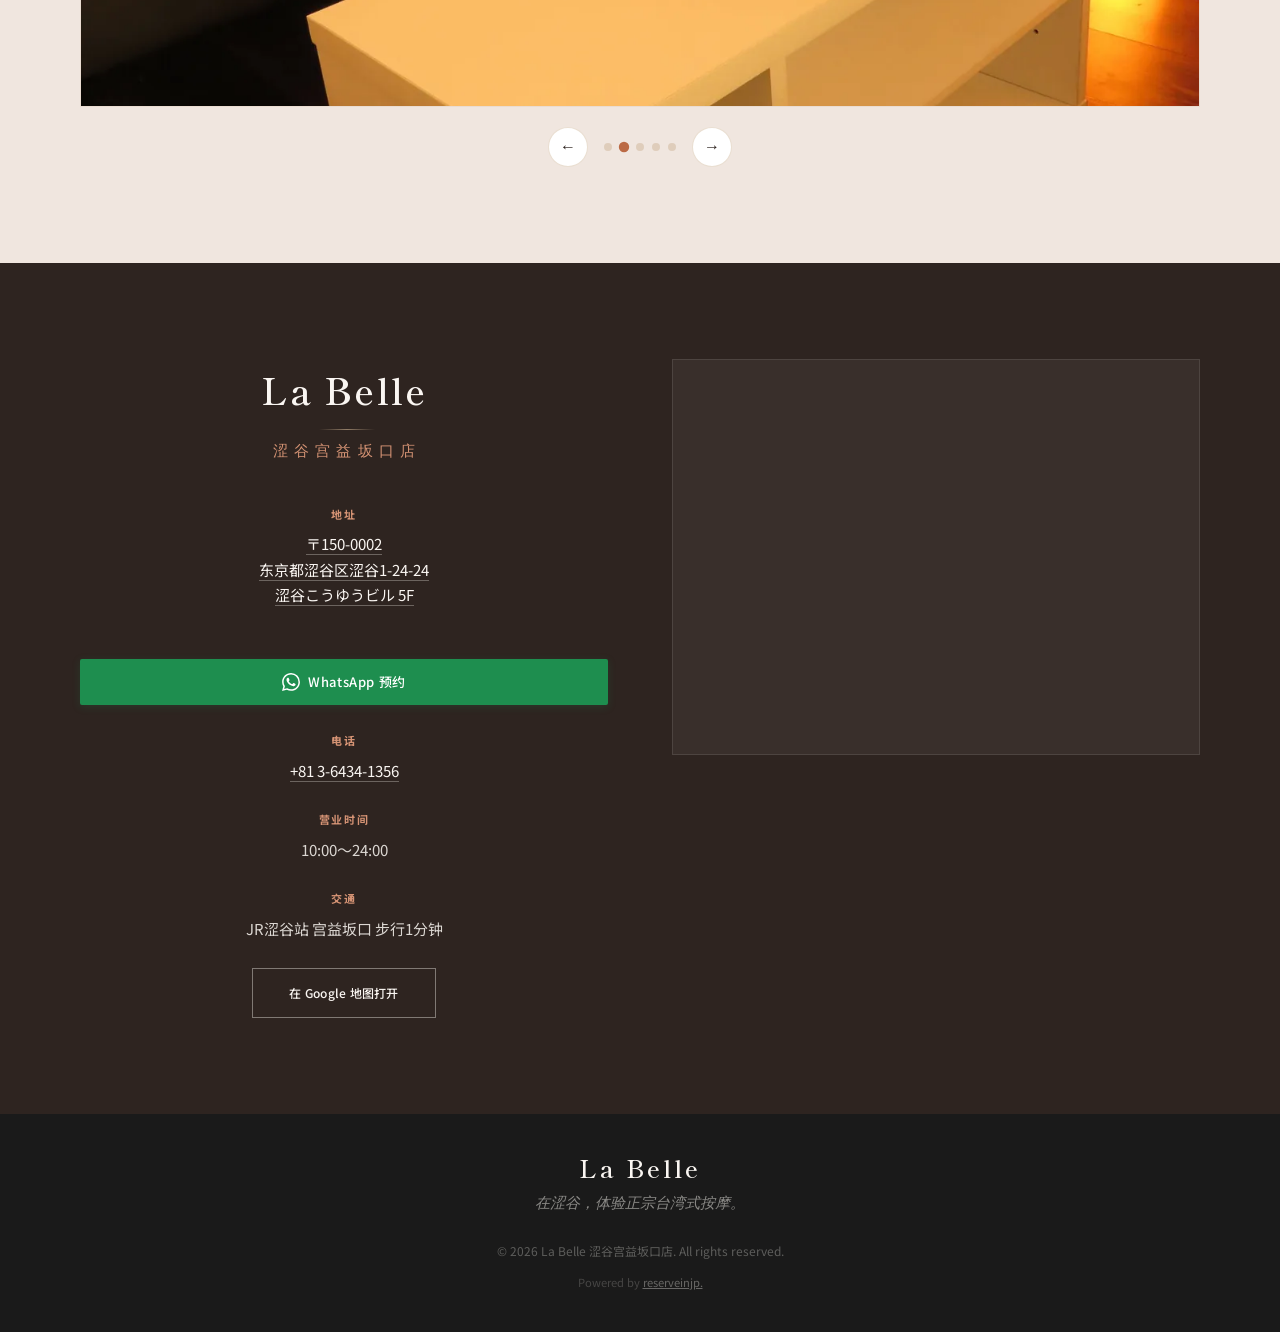
==== commit 23ca0847: "Rebuild La Belle menu to match owner's physical menu boards exactly - Set section split into two rea" ====
--- a/la-belle/cn/index.html
+++ b/la-belle/cn/index.html
@@ -87,18 +87,52 @@
         </header>
         <article class="service-card service-card-wide">
           <div class="option-rows">
-            <label class="opt-row">
-              <input type="radio" name="set-sel" value="Combo 60min (Body30+Foot30)" checked>
-              <span class="opt-duration"><span class="opt-name">人气组合套餐 60分</span></span>
-              <span class="opt-price">¥5,500</span>
-              <span class="opt-sub">整体30分＋脚底30分（含头部）</span>
-            </label>
-            <label class="opt-row">
-              <input type="radio" name="set-sel" value="Combo 100min (Body30+Foot30+Aroma30+Eye10)">
-              <span class="opt-duration"><span class="opt-name">人气组合套餐 100分</span></span>
-              <span class="opt-price">¥8,000</span>
-              <span class="opt-sub">整体30分＋脚底30分＋精油30分＋眼部10分</span>
-            </label>
+            <div class="opt-group" data-open="true">
+              <button type="button" class="opt-group-head" aria-expanded="true">
+                <span class="ogh-name">整体和脚底的组合套餐</span>
+                <span class="ogh-meta"><span class="ogh-range">¥5,500〜¥8,000</span><span class="ogh-hint">选择项目</span><i class="ogh-chev" aria-hidden="true"></i></span>
+              </button>
+              <div class="opt-group-body">
+                <label class="opt-row">
+                  <input type="radio" name="set-sel" value="Combo Body+Foot 60min" checked>
+                  <span class="opt-duration"><span class="opt-name">整体30分＋脚底30分（含头部）</span></span>
+                  <span class="opt-price">¥5,500<small>60分</small></span>
+                </label>
+                <label class="opt-row">
+                  <input type="radio" name="set-sel" value="Combo Body+Foot 90min">
+                  <span class="opt-duration"><span class="opt-name">整体60分＋脚底30分（含头部）</span></span>
+                  <span class="opt-price">¥8,000<small>90分</small></span>
+                </label>
+              </div>
+            </div>
+            <div class="opt-group">
+              <button type="button" class="opt-group-head" aria-expanded="false">
+                <span class="ogh-name">精油、整体和脚底的组合套餐</span>
+                <span class="ogh-meta"><span class="ogh-range">¥5,500〜¥9,000</span><span class="ogh-hint">选择项目</span><i class="ogh-chev" aria-hidden="true"></i></span>
+              </button>
+              <div class="opt-group-body">
+                <label class="opt-row">
+                  <input type="radio" name="set-sel" value="Combo Body+Oil 60min">
+                  <span class="opt-duration"><span class="opt-name">整体30分＋精油30分</span></span>
+                  <span class="opt-price">¥5,500<small>60分</small></span>
+                </label>
+                <label class="opt-row">
+                  <input type="radio" name="set-sel" value="Combo Foot+Oil 60min">
+                  <span class="opt-duration"><span class="opt-name">脚底30分＋精油30分</span></span>
+                  <span class="opt-price">¥6,000<small>60分</small></span>
+                </label>
+                <label class="opt-row">
+                  <input type="radio" name="set-sel" value="Combo Foot+Oil 90min">
+                  <span class="opt-duration"><span class="opt-name">脚底30分＋精油60分</span></span>
+                  <span class="opt-price">¥8,800<small>90分</small></span>
+                </label>
+                <label class="opt-row">
+                  <input type="radio" name="set-sel" value="Combo Body+Foot+Oil+Eye 100min">
+                  <span class="opt-duration"><span class="opt-name">整体30分＋脚底30分＋精油30分＋眼部10分</span></span>
+                  <span class="opt-price">¥9,000<small>100分</small></span>
+                </label>
+              </div>
+            </div>
           </div>
           <a href="../booking.html?lang=cn" class="btn-booking"><svg viewBox="0 0 24 24" width="18" height="18"><path d="M17.472 14.382c-.297-.149-1.758-.867-2.03-.967-.273-.099-.471-.148-.67.15-.197.297-.767.966-.94 1.164-.173.199-.347.223-.644.075-.297-.15-1.255-.463-2.39-1.475-.884-.788-1.48-1.761-1.653-2.059-.173-.297-.018-.458.13-.606.134-.133.298-.347.446-.52.149-.174.198-.298.298-.497.099-.198.05-.371-.025-.52-.075-.149-.669-1.612-.916-2.207-.242-.579-.487-.5-.669-.51-.173-.008-.371-.01-.57-.01-.198 0-.52.074-.792.372-.272.297-1.04 1.016-1.04 2.479 0 1.462 1.065 2.875 1.213 3.074.149.198 2.096 3.2 5.077 4.487.709.306 1.262.489 1.694.625.712.227 1.36.195 1.871.118.571-.085 1.758-.719 2.006-1.413.248-.694.248-1.289.173-1.413-.074-.124-.272-.198-.57-.347m-5.421 7.403h-.004a9.87 9.87 0 01-5.031-1.378l-.361-.214-3.741.982.998-3.648-.235-.374a9.86 9.86 0 01-1.51-5.26c.001-5.45 4.436-9.884 9.888-9.884 2.64 0 5.122 1.03 6.988 2.898a9.825 9.825 0 012.893 6.994c-.003 5.45-4.437 9.884-9.885 9.884m8.413-18.297A11.815 11.815 0 0012.05 0C5.495 0 .16 5.335.157 11.892c0 2.096.547 4.142 1.588 5.945L.057 24l6.305-1.654a11.882 11.882 0 005.683 1.448h.005c6.554 0 11.89-5.335 11.893-11.893a11.821 11.821 0 00-3.48-8.413Z" fill="currentColor"/></svg> WhatsApp 预约</a>
         </article>
@@ -213,6 +247,24 @@
                 </label>
               </div>
             </div>
+            <div class="opt-group">
+              <button type="button" class="opt-group-head" aria-expanded="false">
+                <span class="ogh-name">淋巴精油分解套餐</span>
+                <span class="ogh-meta"><span class="ogh-range">¥8,800</span><span class="ogh-hint">选择项目</span><i class="ogh-chev" aria-hidden="true"></i></span>
+              </button>
+              <div class="opt-group-body">
+                <label class="opt-row">
+                  <input type="radio" name="oil-sel" value="Oil Lymph Split 90min A">
+                  <span class="opt-duration"><span class="opt-name">淋巴精油分解（背部全身・锁骨・头眼）</span></span>
+                  <span class="opt-price">¥8,800<small>90分</small></span>
+                </label>
+                <label class="opt-row">
+                  <input type="radio" name="oil-sel" value="Oil Lymph Split 90min B">
+                  <span class="opt-duration"><span class="opt-name">淋巴精油分解（背部全身・腹部・头眼）</span></span>
+                  <span class="opt-price">¥8,800<small>90分</small></span>
+                </label>
+              </div>
+            </div>
           </div>
           <a href="../booking.html?lang=cn" class="btn-booking"><svg viewBox="0 0 24 24" width="18" height="18"><path d="M17.472 14.382c-.297-.149-1.758-.867-2.03-.967-.273-.099-.471-.148-.67.15-.197.297-.767.966-.94 1.164-.173.199-.347.223-.644.075-.297-.15-1.255-.463-2.39-1.475-.884-.788-1.48-1.761-1.653-2.059-.173-.297-.018-.458.13-.606.134-.133.298-.347.446-.52.149-.174.198-.298.298-.497.099-.198.05-.371-.025-.52-.075-.149-.669-1.612-.916-2.207-.242-.579-.487-.5-.669-.51-.173-.008-.371-.01-.57-.01-.198 0-.52.074-.792.372-.272.297-1.04 1.016-1.04 2.479 0 1.462 1.065 2.875 1.213 3.074.149.198 2.096 3.2 5.077 4.487.709.306 1.262.489 1.694.625.712.227 1.36.195 1.871.118.571-.085 1.758-.719 2.006-1.413.248-.694.248-1.289.173-1.413-.074-.124-.272-.198-.57-.347m-5.421 7.403h-.004a9.87 9.87 0 01-5.031-1.378l-.361-.214-3.741.982.998-3.648-.235-.374a9.86 9.86 0 01-1.51-5.26c.001-5.45 4.436-9.884 9.888-9.884 2.64 0 5.122 1.03 6.988 2.898a9.825 9.825 0 012.893 6.994c-.003 5.45-4.437 9.884-9.885 9.884m8.413-18.297A11.815 11.815 0 0012.05 0C5.495 0 .16 5.335.157 11.892c0 2.096.547 4.142 1.588 5.945L.057 24l6.305-1.654a11.882 11.882 0 005.683 1.448h.005c6.554 0 11.89-5.335 11.893-11.893a11.821 11.821 0 00-3.48-8.413Z" fill="currentColor"/></svg> WhatsApp 预约</a>
         </article>
@@ -287,23 +339,91 @@
         </header>
         <article class="service-card service-card-wide">
           <div class="option-rows">
+            <div class="opt-group">
+              <button type="button" class="opt-group-head" aria-expanded="false">
+                <span class="ogh-name">Hyper Knife</span>
+                <span class="ogh-meta"><span class="ogh-range">¥2,000〜¥15,000</span><span class="ogh-hint">选择项目</span><i class="ogh-chev" aria-hidden="true"></i></span>
+              </button>
+              <div class="opt-group-body">
+                <label class="opt-row">
+                  <input type="radio" name="slim-sel" value="Hyper Knife 1 Area 10min" checked>
+                  <span class="opt-duration"><span class="opt-name">Hyper Knife（单一部位）</span></span>
+                  <span class="opt-price">¥2,000<small>10分</small></span>
+                </label>
+                <label class="opt-row">
+                  <input type="radio" name="slim-sel" value="Hyper Knife 30min">
+                  <span class="opt-duration"><span class="opt-name">Hyper Knife</span></span>
+                  <span class="opt-price">¥5,000<small>30分</small></span>
+                </label>
+                <label class="opt-row">
+                  <input type="radio" name="slim-sel" value="Hyper Knife 60min">
+                  <span class="opt-duration"><span class="opt-name">Hyper Knife（上半身或下半身＋精油淋巴30分）</span></span>
+                  <span class="opt-price">¥8,000<small>60分</small></span>
+                </label>
+                <label class="opt-row">
+                  <input type="radio" name="slim-sel" value="Hyper Knife 90min">
+                  <span class="opt-duration"><span class="opt-name">Hyper Knife（上半身或下半身＋精油淋巴45分）</span></span>
+                  <span class="opt-price">¥12,000<small>90分</small></span>
+                </label>
+                <label class="opt-row">
+                  <input type="radio" name="slim-sel" value="Hyper Knife 120min">
+                  <span class="opt-duration"><span class="opt-name">Hyper Knife（全身60分＋全身精油淋巴60分）</span></span>
+                  <span class="opt-price">¥15,000<small>120分</small></span>
+                </label>
+                <label class="opt-row">
+                  <input type="radio" name="slim-sel" value="Hyper Knife Face 60min">
+                  <span class="opt-duration"><span class="opt-name">Hyper Knife小脸美肌（Hyper Knife30分＋小脸手部按摩30分／脸・颈・锁骨）</span></span>
+                  <span class="opt-price">¥8,000<small>60分</small></span>
+                </label>
+              </div>
+            </div>
+            <div class="opt-group">
+              <button type="button" class="opt-group-head" aria-expanded="false">
+                <span class="ogh-name">RF・卡飞・EMS</span>
+                <span class="ogh-meta"><span class="ogh-range">¥2,000〜¥15,000</span><span class="ogh-hint">选择项目</span><i class="ogh-chev" aria-hidden="true"></i></span>
+              </button>
+              <div class="opt-group-body">
+                <label class="opt-row">
+                  <input type="radio" name="slim-sel" value="Cavi RF EMS 1 Area 10min">
+                  <span class="opt-duration"><span class="opt-name">卡飞×RF×EMS（单一部位）</span></span>
+                  <span class="opt-price">¥2,000<small>10分</small></span>
+                </label>
+                <label class="opt-row">
+                  <input type="radio" name="slim-sel" value="Cavi RF EMS 30min">
+                  <span class="opt-duration"><span class="opt-name">卡飞×RF×EMS</span></span>
+                  <span class="opt-price">¥5,000<small>30分</small></span>
+                </label>
+                <label class="opt-row">
+                  <input type="radio" name="slim-sel" value="Cavi RF EMS 60min">
+                  <span class="opt-duration"><span class="opt-name">卡飞×RF×EMS×精油按摩（上半身或下半身＋精油淋巴30分）</span></span>
+                  <span class="opt-price">¥8,000<small>60分</small></span>
+                </label>
+                <label class="opt-row">
+                  <input type="radio" name="slim-sel" value="Cavi RF EMS 90min">
+                  <span class="opt-duration"><span class="opt-name">卡飞×RF×EMS×精油按摩（上半身或下半身＋精油淋巴45分）</span></span>
+                  <span class="opt-price">¥12,000<small>90分</small></span>
+                </label>
+                <label class="opt-row">
+                  <input type="radio" name="slim-sel" value="Cavi RF EMS 120min">
+                  <span class="opt-duration"><span class="opt-name">卡飞×RF×EMS全身（全身60分＋全身精油淋巴60分）</span></span>
+                  <span class="opt-price">¥15,000<small>120分</small></span>
+                </label>
+                <label class="opt-row">
+                  <input type="radio" name="slim-sel" value="Radio EMS Hyperpulse Face 60min">
+                  <span class="opt-duration"><span class="opt-name">射频＆EMS＆超脉冲小脸美肌（30分＋小脸手部按摩30分／脸・颈・锁骨）</span></span>
+                  <span class="opt-price">¥8,000<small>60分</small></span>
+                </label>
+              </div>
+            </div>
+          </div>
+          <p class="option-note" style="margin-top:1.6rem;">◆ Hyper Knife 与 RF・卡飞・EMS 的组合套餐</p>
+          <div class="option-rows">
             <label class="opt-row">
-              <input type="radio" name="slim-sel" value="Slimming Spot 10min" checked>
-              <span class="opt-duration"><span class="opt-name">局部瘦身（RF・EMS／单一部位）</span></span>
-              <span class="opt-price">¥2,000<small>10分</small></span>
-            </label>
-            <label class="opt-row">
-              <input type="radio" name="slim-sel" value="Slimming Full Body 60min (RF+EMS)">
-              <span class="opt-duration"><span class="opt-name">全身瘦身（RF・EMS）</span></span>
-              <span class="opt-price">¥11,500<small>60分</small></span>
-            </label>
-            <label class="opt-row">
-              <input type="radio" name="slim-sel" value="Hyper Knife Slimming 120min">
-              <span class="opt-duration"><span class="opt-name">Hyper Knife 瘦身</span></span>
+              <input type="radio" name="slim-sel" value="New Cavi Hyper Knife 120min">
+              <span class="opt-duration"><span class="opt-name">新型卡飞＆Hyper Knife瘦身</span></span>
               <span class="opt-price">¥16,000<small>120分</small></span>
             </label>
           </div>
-          <p class="option-note" style="margin-top:1.2rem;">※ 瘦身项目为 ¥2,000〜¥16,000，依组合与部位而异。详情欢迎到店或通过 WhatsApp 咨询。</p>
           <a href="../booking.html?lang=cn" class="btn-booking"><svg viewBox="0 0 24 24" width="18" height="18"><path d="M17.472 14.382c-.297-.149-1.758-.867-2.03-.967-.273-.099-.471-.148-.67.15-.197.297-.767.966-.94 1.164-.173.199-.347.223-.644.075-.297-.15-1.255-.463-2.39-1.475-.884-.788-1.48-1.761-1.653-2.059-.173-.297-.018-.458.13-.606.134-.133.298-.347.446-.52.149-.174.198-.298.298-.497.099-.198.05-.371-.025-.52-.075-.149-.669-1.612-.916-2.207-.242-.579-.487-.5-.669-.51-.173-.008-.371-.01-.57-.01-.198 0-.52.074-.792.372-.272.297-1.04 1.016-1.04 2.479 0 1.462 1.065 2.875 1.213 3.074.149.198 2.096 3.2 5.077 4.487.709.306 1.262.489 1.694.625.712.227 1.36.195 1.871.118.571-.085 1.758-.719 2.006-1.413.248-.694.248-1.289.173-1.413-.074-.124-.272-.198-.57-.347m-5.421 7.403h-.004a9.87 9.87 0 01-5.031-1.378l-.361-.214-3.741.982.998-3.648-.235-.374a9.86 9.86 0 01-1.51-5.26c.001-5.45 4.436-9.884 9.888-9.884 2.64 0 5.122 1.03 6.988 2.898a9.825 9.825 0 012.893 6.994c-.003 5.45-4.437 9.884-9.885 9.884m8.413-18.297A11.815 11.815 0 0012.05 0C5.495 0 .16 5.335.157 11.892c0 2.096.547 4.142 1.588 5.945L.057 24l6.305-1.654a11.882 11.882 0 005.683 1.448h.005c6.554 0 11.89-5.335 11.893-11.893a11.821 11.821 0 00-3.48-8.413Z" fill="currentColor"/></svg> WhatsApp 预约</a>
         </article>
       </div>
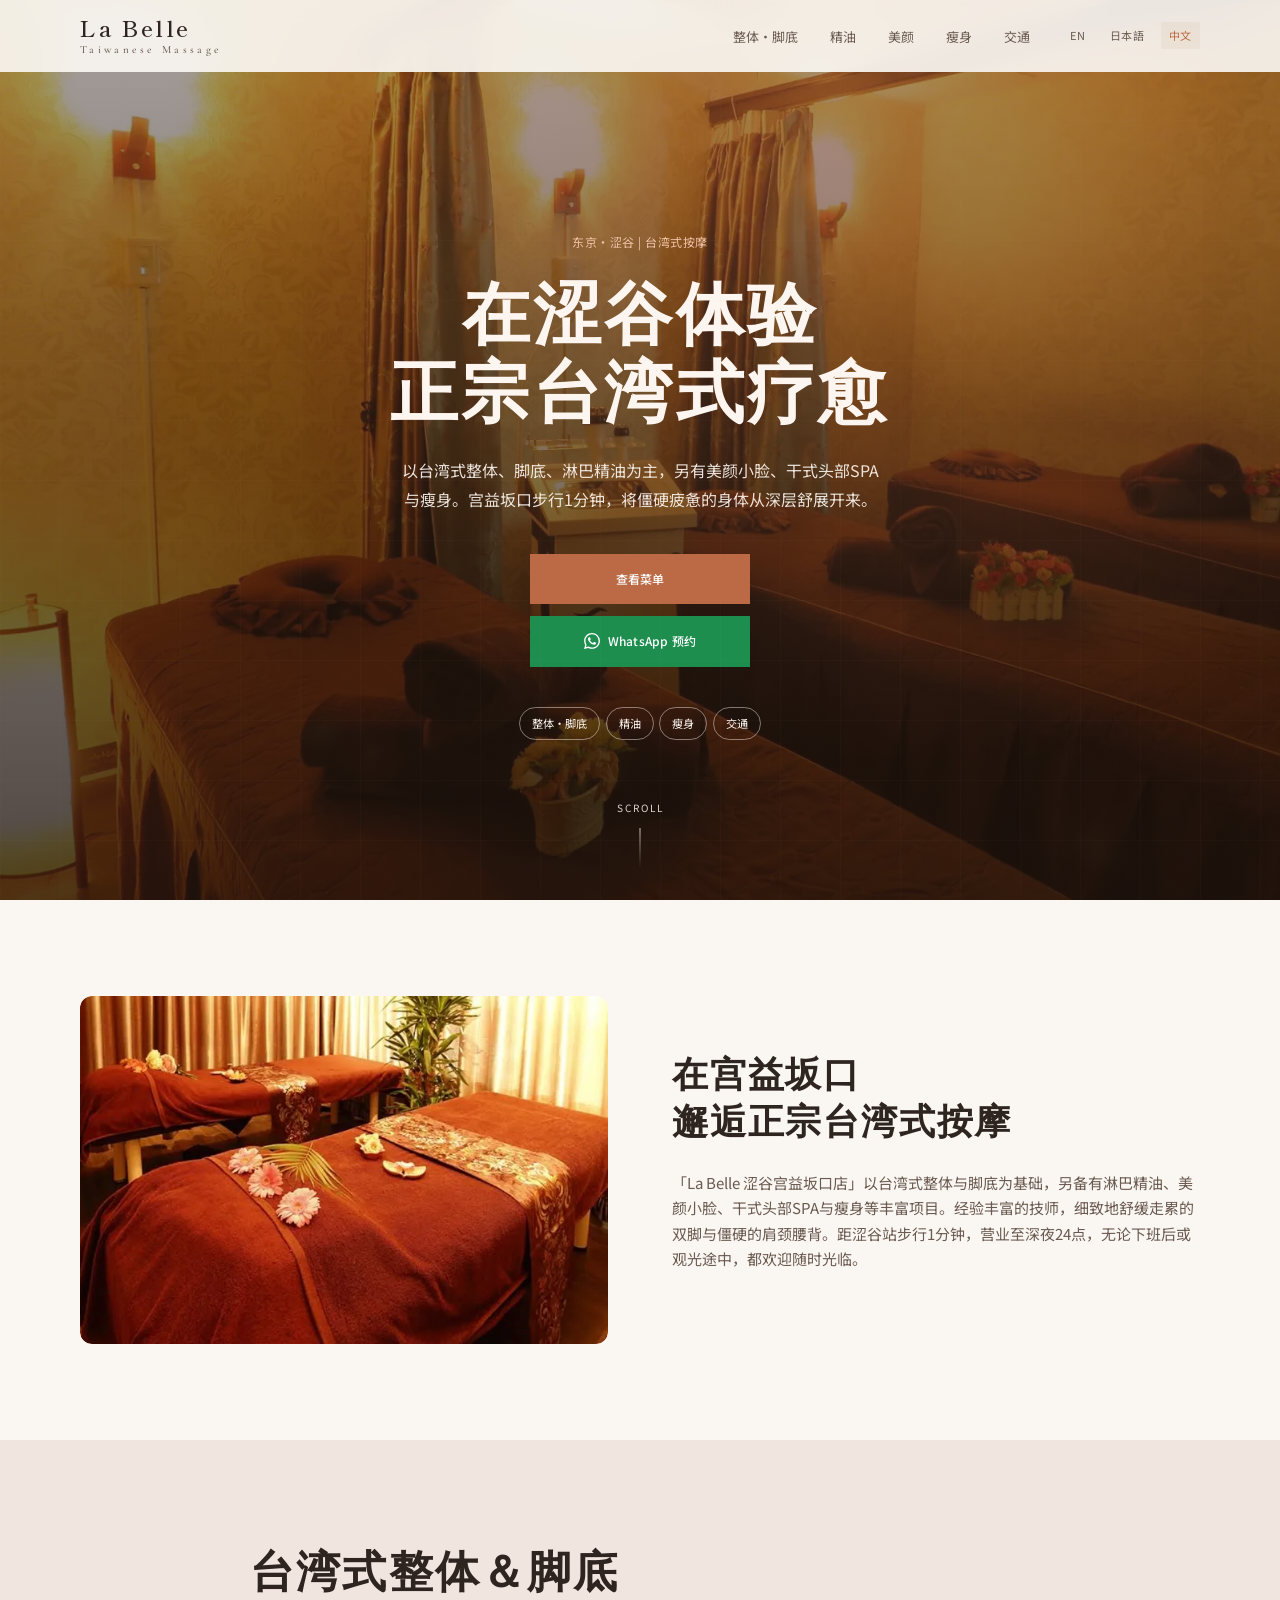
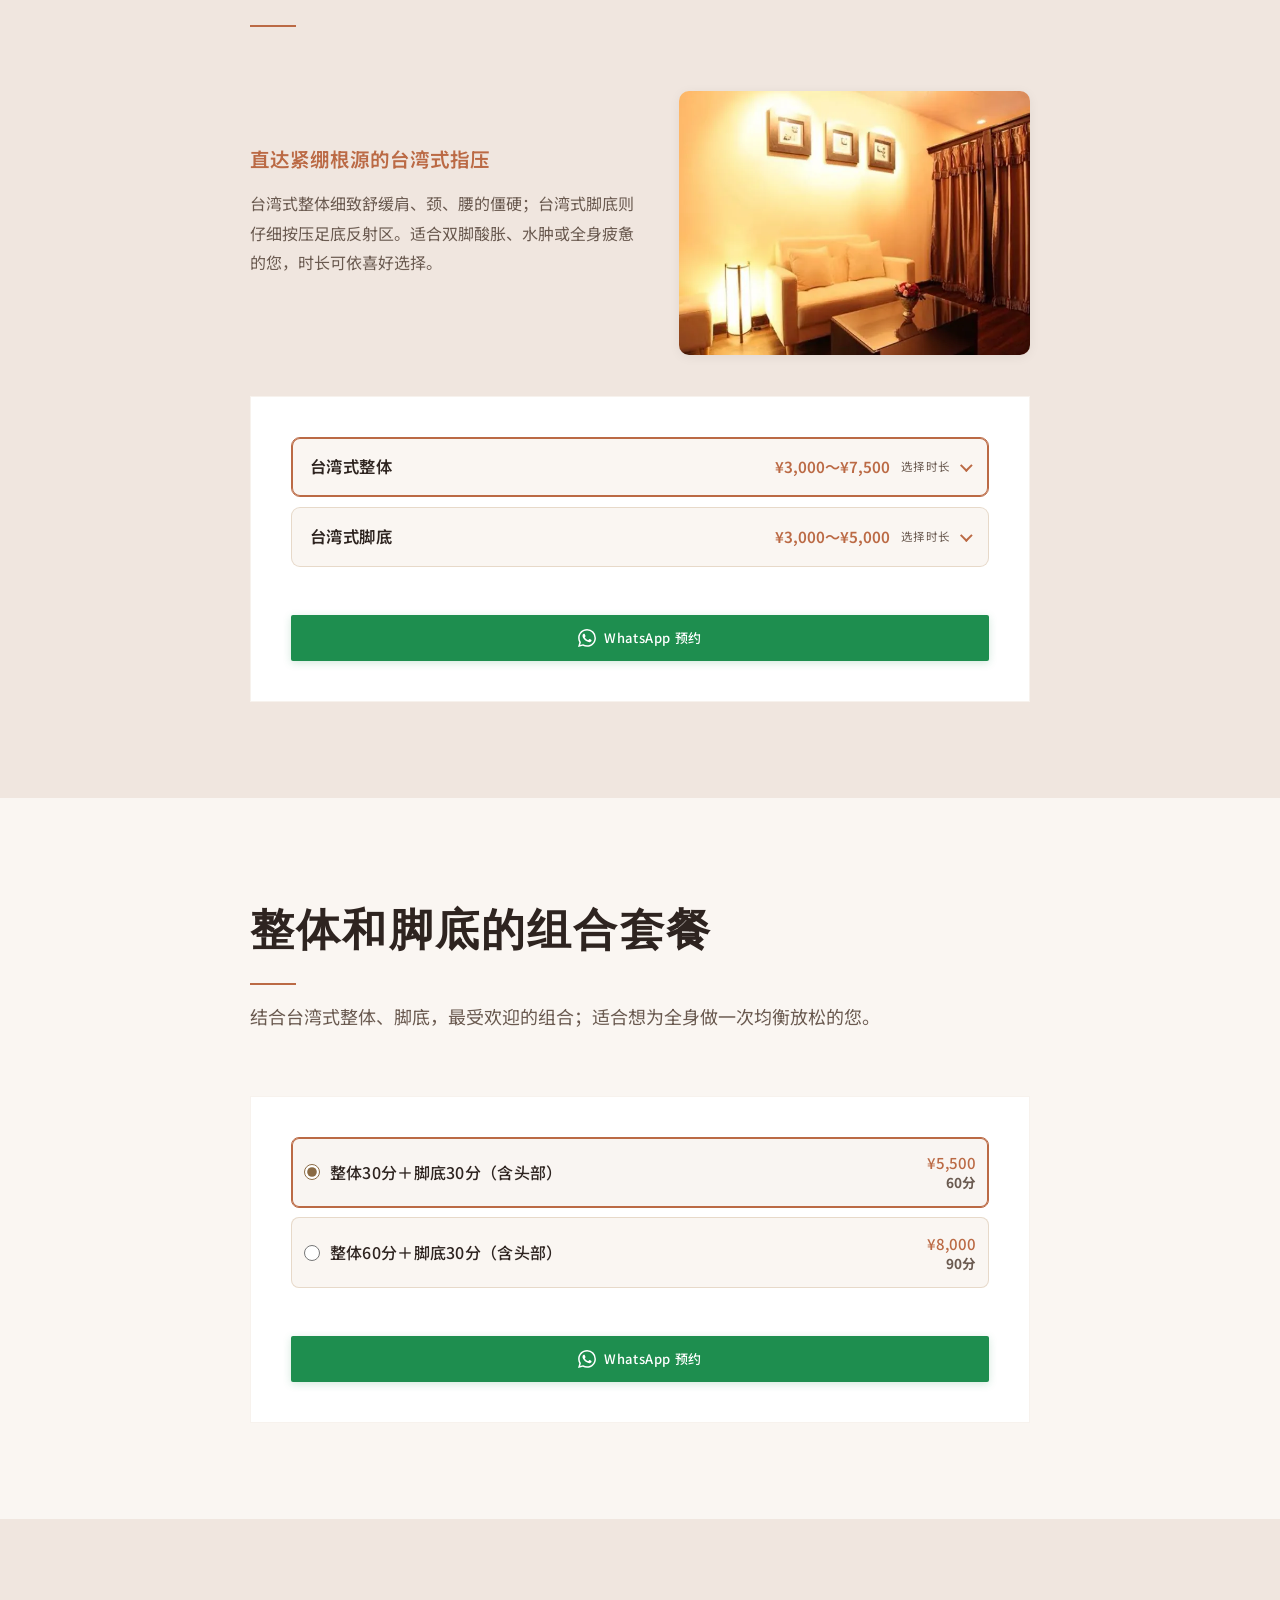
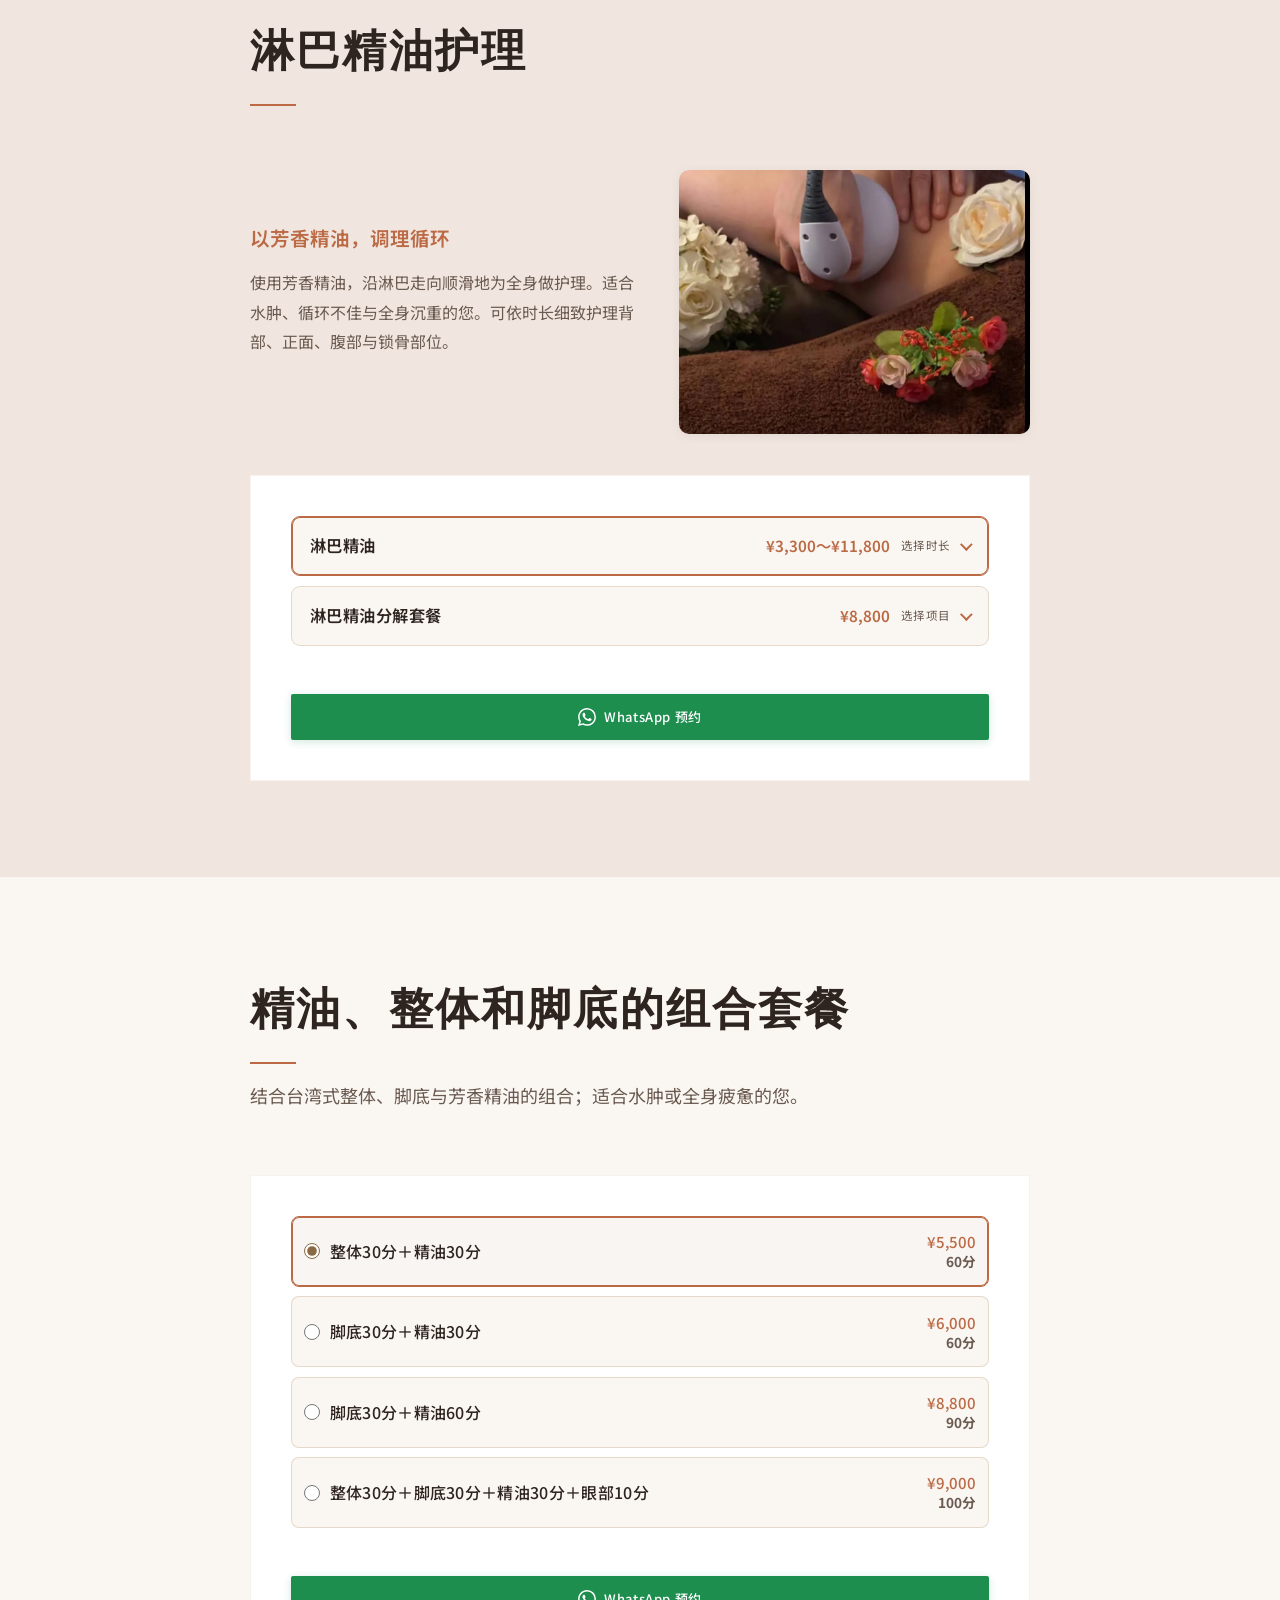
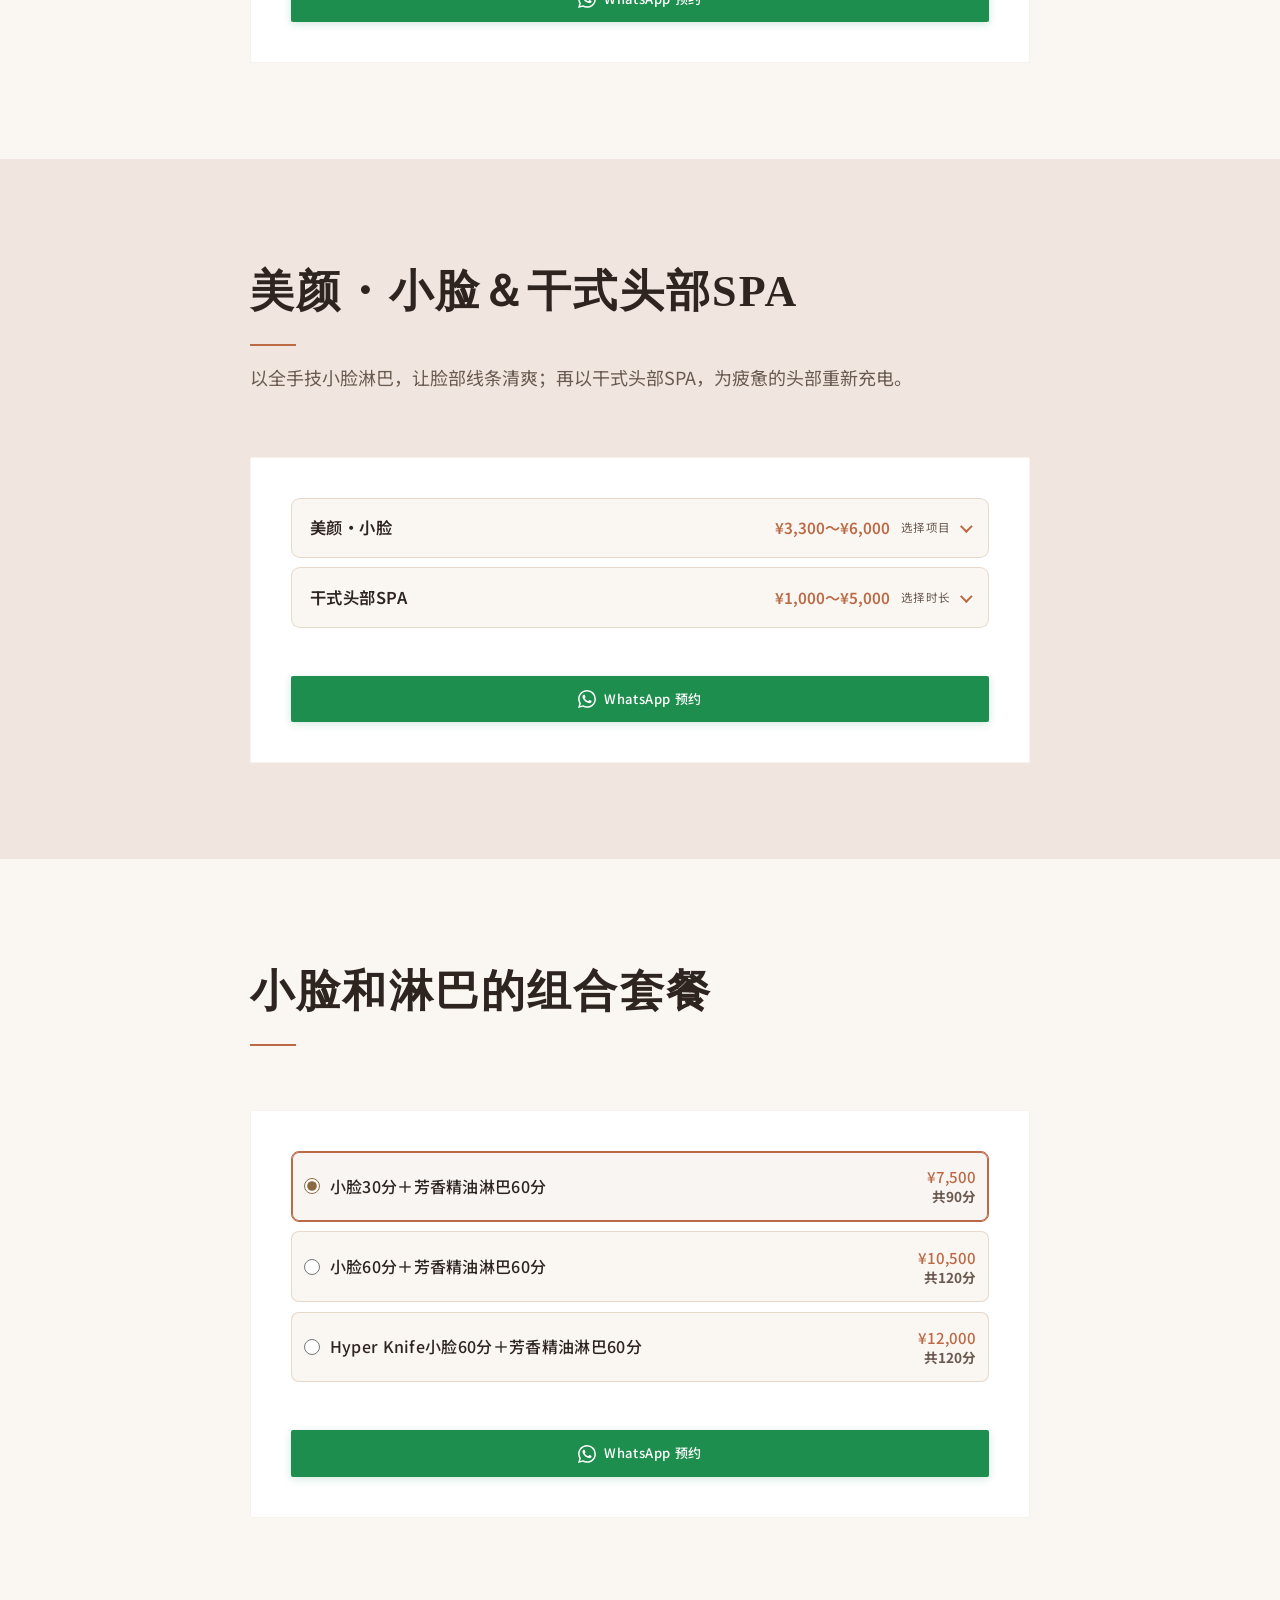
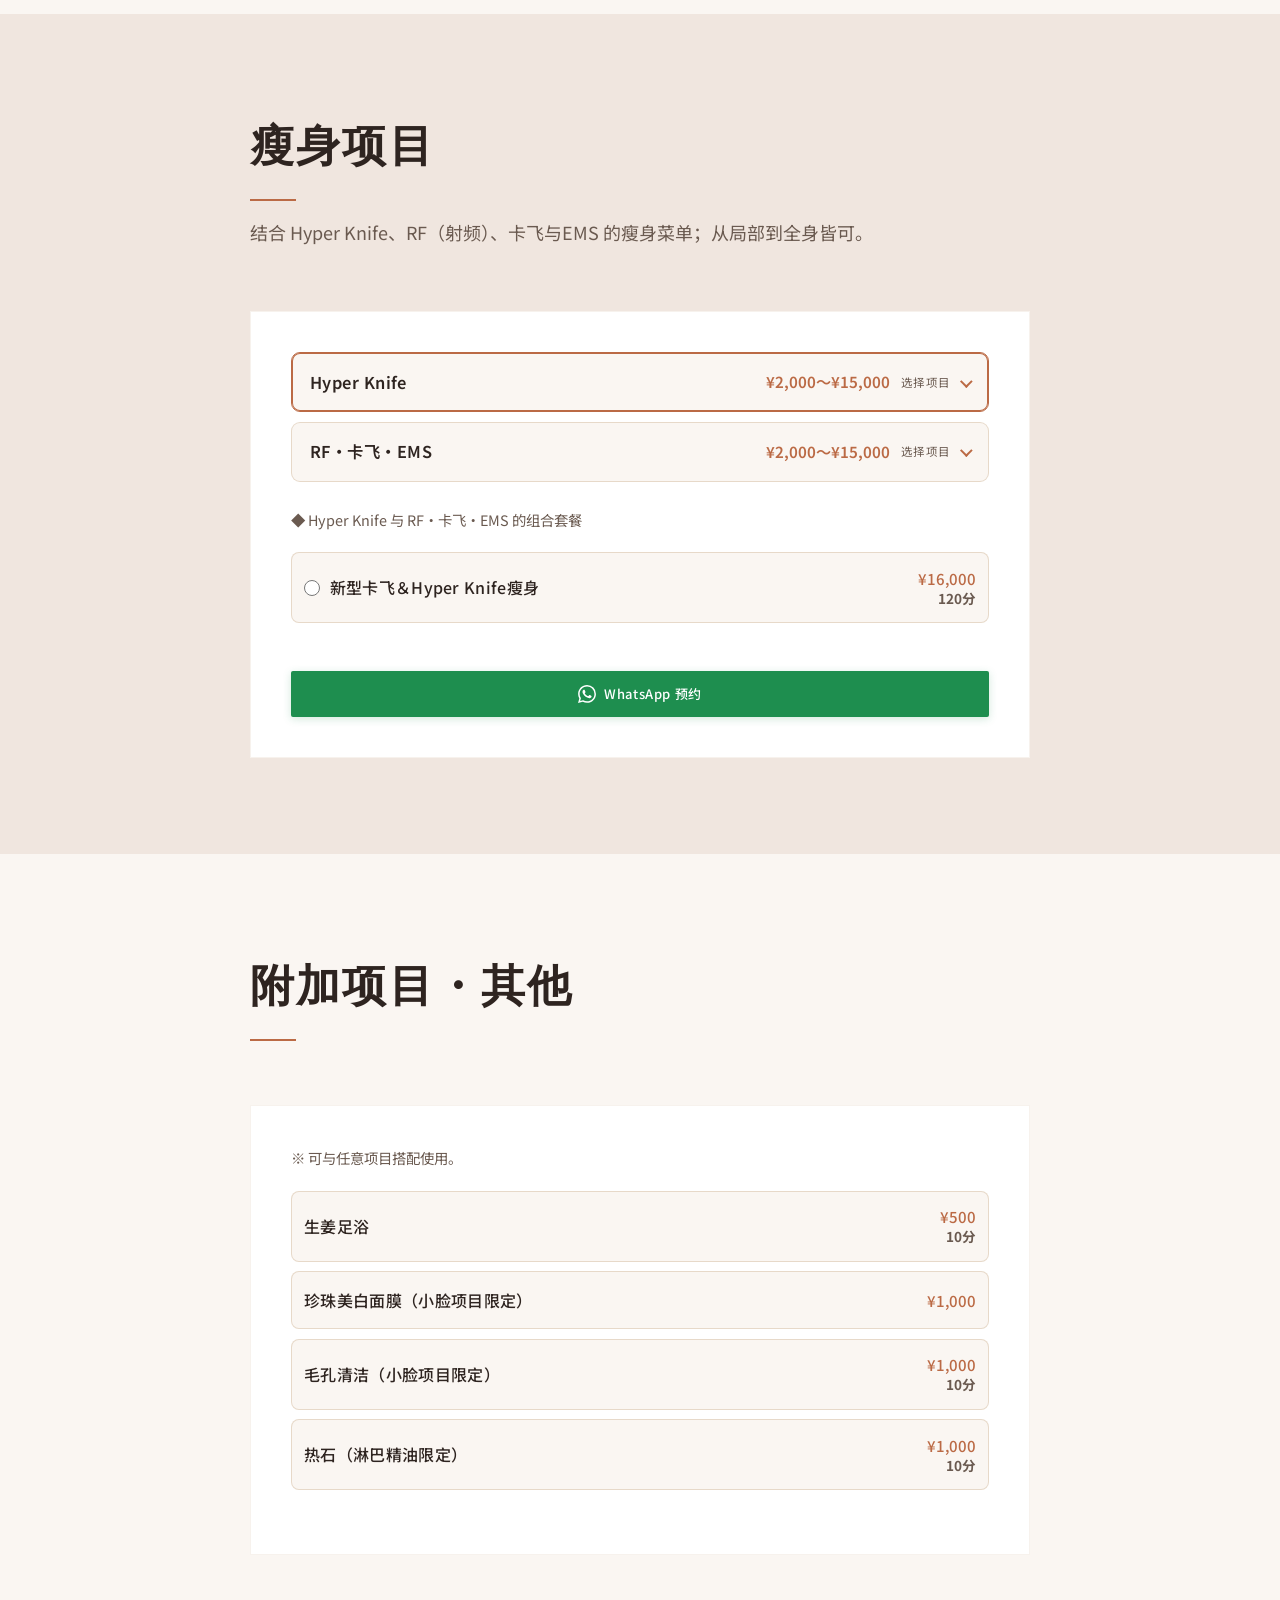
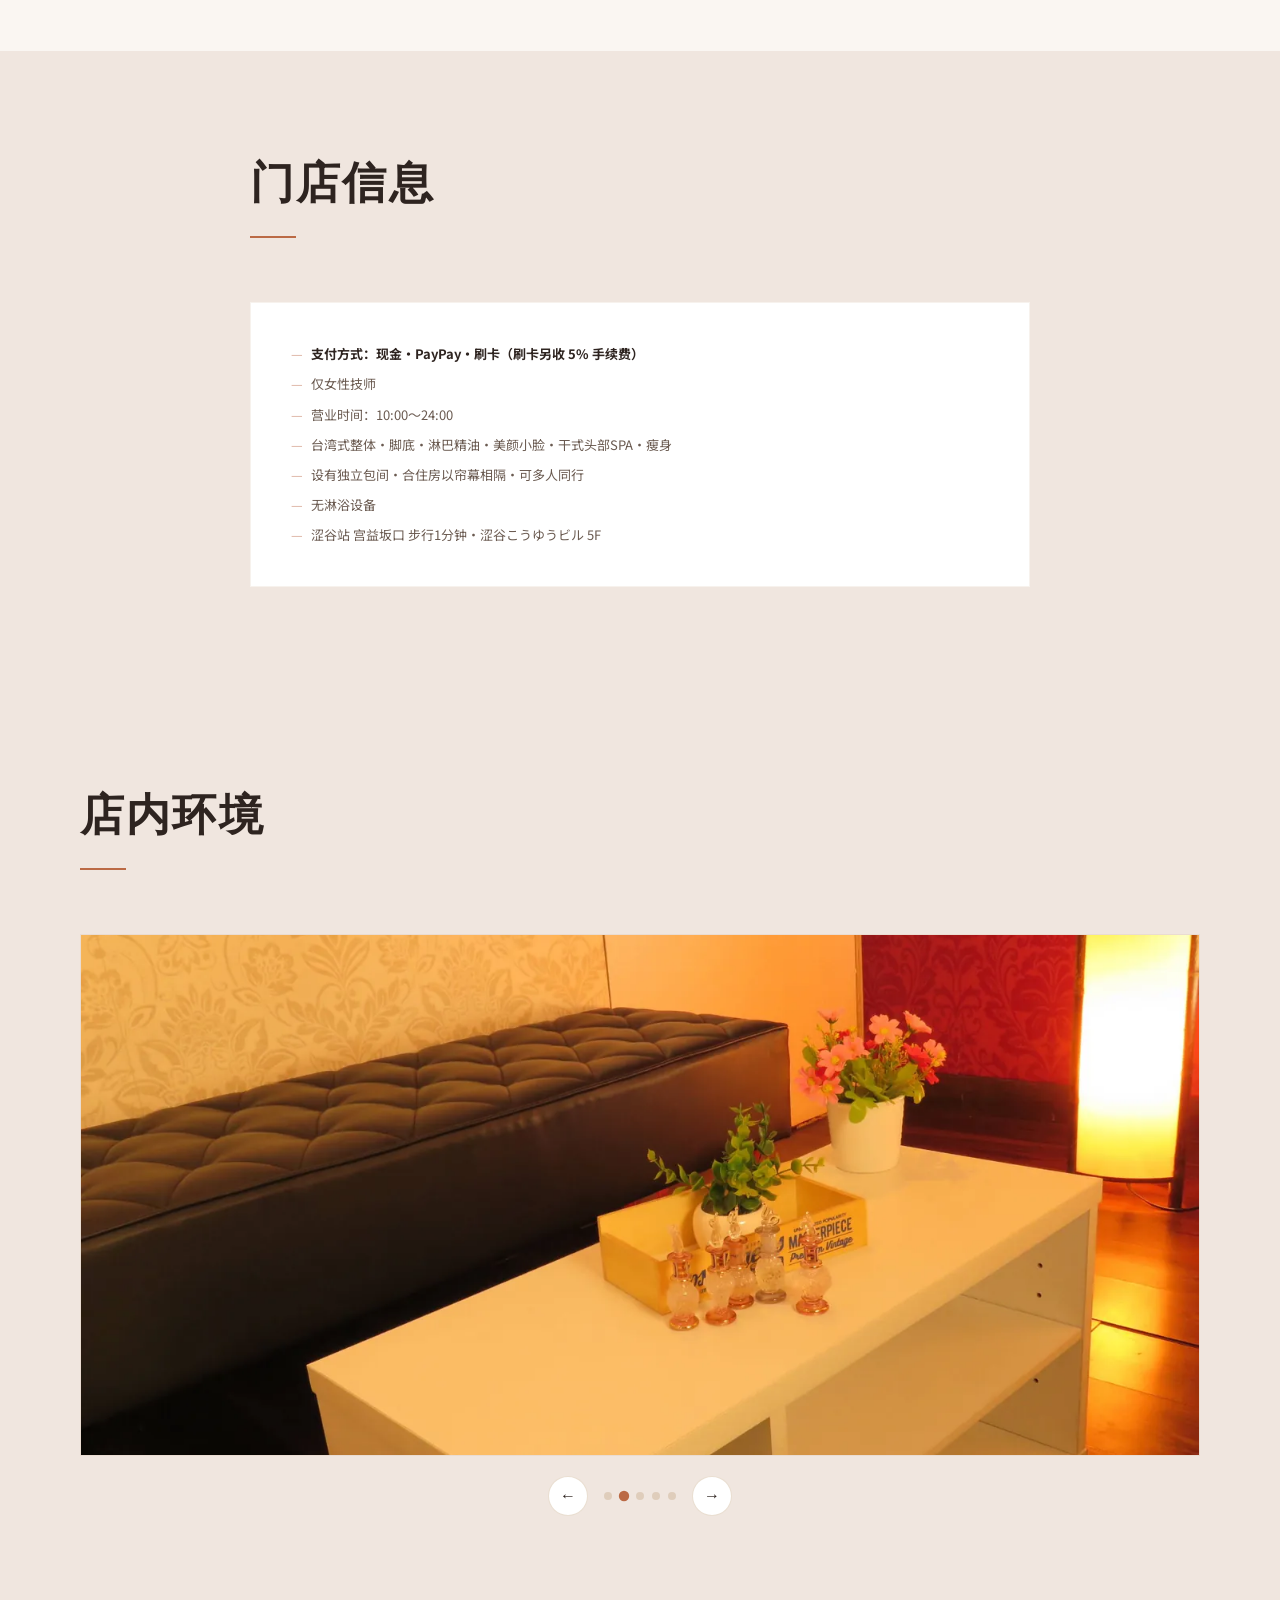
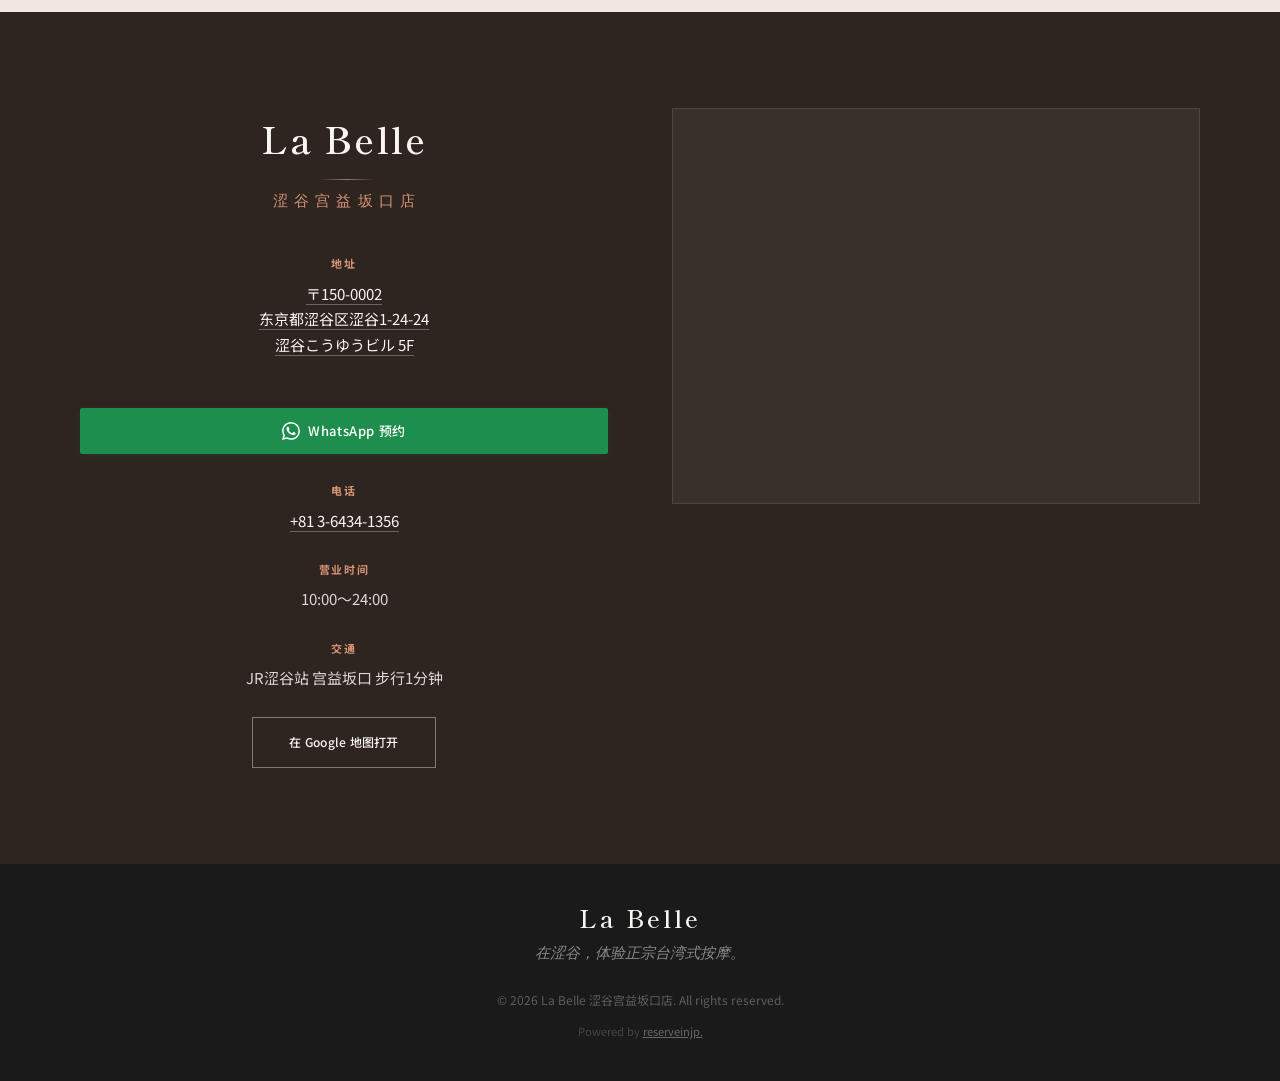
==== commit 99807a58: "Match La Belle menu exactly to owner's authoritative text transcription - Reorder sections to follow" ====
--- a/la-belle/cn/index.html
+++ b/la-belle/cn/index.html
@@ -20,10 +20,10 @@
       </button>
       <div class="nav-menu">
         <ul class="nav-links">
-          <li><a href="#set">套餐</a></li>
           <li><a href="#body">整体・脚底</a></li>
           <li><a href="#oil">精油</a></li>
           <li><a href="#beauty">美颜</a></li>
+          <li><a href="#slim">瘦身</a></li>
           <li><a href="#visit">交通</a></li>
         </ul>
         <div class="lang-switch">
@@ -46,16 +46,16 @@
         <h1>在涩谷体验<br>正宗台湾式疗愈</h1>
         <p class="hero-sub">以台湾式整体、脚底、淋巴精油为主，另有美颜小脸、干式头部SPA与瘦身。宫益坂口步行1分钟，将僵硬疲惫的身体从深层舒展开来。</p>
         <div class="hero-cta">
-          <a href="#set" class="btn btn-primary">查看菜单</a>
+          <a href="#body" class="btn btn-primary">查看菜单</a>
           <a href="../booking.html?lang=cn" class="btn btn-whatsapp">
             <svg viewBox="0 0 24 24"><path d="M17.472 14.382c-.297-.149-1.758-.867-2.03-.967-.273-.099-.471-.148-.67.15-.197.297-.767.966-.94 1.164-.173.199-.347.223-.644.075-.297-.15-1.255-.463-2.39-1.475-.884-.788-1.48-1.761-1.653-2.059-.173-.297-.018-.458.13-.606.134-.133.298-.347.446-.52.149-.174.198-.298.298-.497.099-.198.05-.371-.025-.52-.075-.149-.669-1.612-.916-2.207-.242-.579-.487-.5-.669-.51-.173-.008-.371-.01-.57-.01-.198 0-.52.074-.792.372-.272.297-1.04 1.016-1.04 2.479 0 1.462 1.065 2.875 1.213 3.074.149.198 2.096 3.2 5.077 4.487.709.306 1.262.489 1.694.625.712.227 1.36.195 1.871.118.571-.085 1.758-.719 2.006-1.413.248-.694.248-1.289.173-1.413-.074-.124-.272-.198-.57-.347m-5.421 7.403h-.004a9.87 9.87 0 01-5.031-1.378l-.361-.214-3.741.982.998-3.648-.235-.374a9.86 9.86 0 01-1.51-5.26c.001-5.45 4.436-9.884 9.888-9.884 2.64 0 5.122 1.03 6.988 2.898a9.825 9.825 0 012.893 6.994c-.003 5.45-4.437 9.884-9.885 9.884m8.413-18.297A11.815 11.815 0 0012.05 0C5.495 0 .16 5.335.157 11.892c0 2.096.547 4.142 1.588 5.945L.057 24l6.305-1.654a11.882 11.882 0 005.683 1.448h.005c6.554 0 11.89-5.335 11.893-11.893a11.821 11.821 0 00-3.48-8.413Z"/></svg>
             WhatsApp 预约
           </a>
         </div>
         <div class="hero-quick-nav">
-          <a href="#set" class="hero-nav-pill">套餐</a>
           <a href="#body" class="hero-nav-pill">整体・脚底</a>
           <a href="#oil" class="hero-nav-pill">精油</a>
+          <a href="#slim" class="hero-nav-pill">瘦身</a>
           <a href="#visit" class="hero-nav-pill">交通</a>
         </div>
       </div>
@@ -79,66 +79,6 @@
       </div>
     </section>
 
-    <section class="services section" id="set">
-      <div class="container">
-        <header class="section-header">
-          <h2>人气组合套餐</h2>
-          <p class="section-sub">结合台湾式整体、脚底与芳香精油，最受欢迎的组合；适合想为全身做一次均衡放松的您。</p>
-        </header>
-        <article class="service-card service-card-wide">
-          <div class="option-rows">
-            <div class="opt-group" data-open="true">
-              <button type="button" class="opt-group-head" aria-expanded="true">
-                <span class="ogh-name">整体和脚底的组合套餐</span>
-                <span class="ogh-meta"><span class="ogh-range">¥5,500〜¥8,000</span><span class="ogh-hint">选择项目</span><i class="ogh-chev" aria-hidden="true"></i></span>
-              </button>
-              <div class="opt-group-body">
-                <label class="opt-row">
-                  <input type="radio" name="set-sel" value="Combo Body+Foot 60min" checked>
-                  <span class="opt-duration"><span class="opt-name">整体30分＋脚底30分（含头部）</span></span>
-                  <span class="opt-price">¥5,500<small>60分</small></span>
-                </label>
-                <label class="opt-row">
-                  <input type="radio" name="set-sel" value="Combo Body+Foot 90min">
-                  <span class="opt-duration"><span class="opt-name">整体60分＋脚底30分（含头部）</span></span>
-                  <span class="opt-price">¥8,000<small>90分</small></span>
-                </label>
-              </div>
-            </div>
-            <div class="opt-group">
-              <button type="button" class="opt-group-head" aria-expanded="false">
-                <span class="ogh-name">精油、整体和脚底的组合套餐</span>
-                <span class="ogh-meta"><span class="ogh-range">¥5,500〜¥9,000</span><span class="ogh-hint">选择项目</span><i class="ogh-chev" aria-hidden="true"></i></span>
-              </button>
-              <div class="opt-group-body">
-                <label class="opt-row">
-                  <input type="radio" name="set-sel" value="Combo Body+Oil 60min">
-                  <span class="opt-duration"><span class="opt-name">整体30分＋精油30分</span></span>
-                  <span class="opt-price">¥5,500<small>60分</small></span>
-                </label>
-                <label class="opt-row">
-                  <input type="radio" name="set-sel" value="Combo Foot+Oil 60min">
-                  <span class="opt-duration"><span class="opt-name">脚底30分＋精油30分</span></span>
-                  <span class="opt-price">¥6,000<small>60分</small></span>
-                </label>
-                <label class="opt-row">
-                  <input type="radio" name="set-sel" value="Combo Foot+Oil 90min">
-                  <span class="opt-duration"><span class="opt-name">脚底30分＋精油60分</span></span>
-                  <span class="opt-price">¥8,800<small>90分</small></span>
-                </label>
-                <label class="opt-row">
-                  <input type="radio" name="set-sel" value="Combo Body+Foot+Oil+Eye 100min">
-                  <span class="opt-duration"><span class="opt-name">整体30分＋脚底30分＋精油30分＋眼部10分</span></span>
-                  <span class="opt-price">¥9,000<small>100分</small></span>
-                </label>
-              </div>
-            </div>
-          </div>
-          <a href="../booking.html?lang=cn" class="btn-booking"><svg viewBox="0 0 24 24" width="18" height="18"><path d="M17.472 14.382c-.297-.149-1.758-.867-2.03-.967-.273-.099-.471-.148-.67.15-.197.297-.767.966-.94 1.164-.173.199-.347.223-.644.075-.297-.15-1.255-.463-2.39-1.475-.884-.788-1.48-1.761-1.653-2.059-.173-.297-.018-.458.13-.606.134-.133.298-.347.446-.52.149-.174.198-.298.298-.497.099-.198.05-.371-.025-.52-.075-.149-.669-1.612-.916-2.207-.242-.579-.487-.5-.669-.51-.173-.008-.371-.01-.57-.01-.198 0-.52.074-.792.372-.272.297-1.04 1.016-1.04 2.479 0 1.462 1.065 2.875 1.213 3.074.149.198 2.096 3.2 5.077 4.487.709.306 1.262.489 1.694.625.712.227 1.36.195 1.871.118.571-.085 1.758-.719 2.006-1.413.248-.694.248-1.289.173-1.413-.074-.124-.272-.198-.57-.347m-5.421 7.403h-.004a9.87 9.87 0 01-5.031-1.378l-.361-.214-3.741.982.998-3.648-.235-.374a9.86 9.86 0 01-1.51-5.26c.001-5.45 4.436-9.884 9.888-9.884 2.64 0 5.122 1.03 6.988 2.898a9.825 9.825 0 012.893 6.994c-.003 5.45-4.437 9.884-9.885 9.884m8.413-18.297A11.815 11.815 0 0012.05 0C5.495 0 .16 5.335.157 11.892c0 2.096.547 4.142 1.588 5.945L.057 24l6.305-1.654a11.882 11.882 0 005.683 1.448h.005c6.554 0 11.89-5.335 11.893-11.893a11.821 11.821 0 00-3.48-8.413Z" fill="currentColor"/></svg> WhatsApp 预约</a>
-        </article>
-      </div>
-    </section>
-
     <section class="services section section-alt" id="body">
       <div class="container">
         <header class="section-header">
@@ -205,7 +145,31 @@
       </div>
     </section>
 
-    <section class="services section" id="oil">
+    <section class="services section" id="combo1">
+      <div class="container">
+        <header class="section-header">
+          <h2>整体和脚底的组合套餐</h2>
+          <p class="section-sub">结合台湾式整体、脚底，最受欢迎的组合；适合想为全身做一次均衡放松的您。</p>
+        </header>
+        <article class="service-card service-card-wide">
+          <div class="option-rows">
+            <label class="opt-row">
+              <input type="radio" name="combo1-sel" value="Combo Body+Foot 60min" checked>
+              <span class="opt-duration"><span class="opt-name">整体30分＋脚底30分（含头部）</span></span>
+              <span class="opt-price">¥5,500<small>60分</small></span>
+            </label>
+            <label class="opt-row">
+              <input type="radio" name="combo1-sel" value="Combo Body+Foot 90min">
+              <span class="opt-duration"><span class="opt-name">整体60分＋脚底30分（含头部）</span></span>
+              <span class="opt-price">¥8,000<small>90分</small></span>
+            </label>
+          </div>
+          <a href="../booking.html?lang=cn" class="btn-booking"><svg viewBox="0 0 24 24" width="18" height="18"><path d="M17.472 14.382c-.297-.149-1.758-.867-2.03-.967-.273-.099-.471-.148-.67.15-.197.297-.767.966-.94 1.164-.173.199-.347.223-.644.075-.297-.15-1.255-.463-2.39-1.475-.884-.788-1.48-1.761-1.653-2.059-.173-.297-.018-.458.13-.606.134-.133.298-.347.446-.52.149-.174.198-.298.298-.497.099-.198.05-.371-.025-.52-.075-.149-.669-1.612-.916-2.207-.242-.579-.487-.5-.669-.51-.173-.008-.371-.01-.57-.01-.198 0-.52.074-.792.372-.272.297-1.04 1.016-1.04 2.479 0 1.462 1.065 2.875 1.213 3.074.149.198 2.096 3.2 5.077 4.487.709.306 1.262.489 1.694.625.712.227 1.36.195 1.871.118.571-.085 1.758-.719 2.006-1.413.248-.694.248-1.289.173-1.413-.074-.124-.272-.198-.57-.347m-5.421 7.403h-.004a9.87 9.87 0 01-5.031-1.378l-.361-.214-3.741.982.998-3.648-.235-.374a9.86 9.86 0 01-1.51-5.26c.001-5.45 4.436-9.884 9.888-9.884 2.64 0 5.122 1.03 6.988 2.898a9.825 9.825 0 012.893 6.994c-.003 5.45-4.437 9.884-9.885 9.884m8.413-18.297A11.815 11.815 0 0012.05 0C5.495 0 .16 5.335.157 11.892c0 2.096.547 4.142 1.588 5.945L.057 24l6.305-1.654a11.882 11.882 0 005.683 1.448h.005c6.554 0 11.89-5.335 11.893-11.893a11.821 11.821 0 00-3.48-8.413Z" fill="currentColor"/></svg> WhatsApp 预约</a>
+        </article>
+      </div>
+    </section>
+
+    <section class="services section section-alt" id="oil">
       <div class="container">
         <header class="section-header">
           <h2>淋巴精油护理</h2>
@@ -271,6 +235,40 @@
       </div>
     </section>
 
+    <section class="services section" id="combo2">
+      <div class="container">
+        <header class="section-header">
+          <h2>精油、整体和脚底的组合套餐</h2>
+          <p class="section-sub">结合台湾式整体、脚底与芳香精油的组合；适合水肿或全身疲惫的您。</p>
+        </header>
+        <article class="service-card service-card-wide">
+          <div class="option-rows">
+            <label class="opt-row">
+              <input type="radio" name="combo2-sel" value="Combo Body+Oil 60min" checked>
+              <span class="opt-duration"><span class="opt-name">整体30分＋精油30分</span></span>
+              <span class="opt-price">¥5,500<small>60分</small></span>
+            </label>
+            <label class="opt-row">
+              <input type="radio" name="combo2-sel" value="Combo Foot+Oil 60min">
+              <span class="opt-duration"><span class="opt-name">脚底30分＋精油30分</span></span>
+              <span class="opt-price">¥6,000<small>60分</small></span>
+            </label>
+            <label class="opt-row">
+              <input type="radio" name="combo2-sel" value="Combo Foot+Oil 90min">
+              <span class="opt-duration"><span class="opt-name">脚底30分＋精油60分</span></span>
+              <span class="opt-price">¥8,800<small>90分</small></span>
+            </label>
+            <label class="opt-row">
+              <input type="radio" name="combo2-sel" value="Combo Body+Foot+Oil+Eye 100min">
+              <span class="opt-duration"><span class="opt-name">整体30分＋脚底30分＋精油30分＋眼部10分</span></span>
+              <span class="opt-price">¥9,000<small>100分</small></span>
+            </label>
+          </div>
+          <a href="../booking.html?lang=cn" class="btn-booking"><svg viewBox="0 0 24 24" width="18" height="18"><path d="M17.472 14.382c-.297-.149-1.758-.867-2.03-.967-.273-.099-.471-.148-.67.15-.197.297-.767.966-.94 1.164-.173.199-.347.223-.644.075-.297-.15-1.255-.463-2.39-1.475-.884-.788-1.48-1.761-1.653-2.059-.173-.297-.018-.458.13-.606.134-.133.298-.347.446-.52.149-.174.198-.298.298-.497.099-.198.05-.371-.025-.52-.075-.149-.669-1.612-.916-2.207-.242-.579-.487-.5-.669-.51-.173-.008-.371-.01-.57-.01-.198 0-.52.074-.792.372-.272.297-1.04 1.016-1.04 2.479 0 1.462 1.065 2.875 1.213 3.074.149.198 2.096 3.2 5.077 4.487.709.306 1.262.489 1.694.625.712.227 1.36.195 1.871.118.571-.085 1.758-.719 2.006-1.413.248-.694.248-1.289.173-1.413-.074-.124-.272-.198-.57-.347m-5.421 7.403h-.004a9.87 9.87 0 01-5.031-1.378l-.361-.214-3.741.982.998-3.648-.235-.374a9.86 9.86 0 01-1.51-5.26c.001-5.45 4.436-9.884 9.888-9.884 2.64 0 5.122 1.03 6.988 2.898a9.825 9.825 0 012.893 6.994c-.003 5.45-4.437 9.884-9.885 9.884m8.413-18.297A11.815 11.815 0 0012.05 0C5.495 0 .16 5.335.157 11.892c0 2.096.547 4.142 1.588 5.945L.057 24l6.305-1.654a11.882 11.882 0 005.683 1.448h.005c6.554 0 11.89-5.335 11.893-11.893a11.821 11.821 0 00-3.48-8.413Z" fill="currentColor"/></svg> WhatsApp 预约</a>
+        </article>
+      </div>
+    </section>
+
     <section class="services section section-alt" id="beauty">
       <div class="container">
         <header class="section-header">
@@ -331,7 +329,35 @@
       </div>
     </section>
 
-    <section class="services section" id="slim">
+    <section class="services section" id="facelymph">
+      <div class="container">
+        <header class="section-header">
+          <h2>小脸和淋巴的组合套餐</h2>
+        </header>
+        <article class="service-card service-card-wide">
+          <div class="option-rows">
+            <label class="opt-row">
+              <input type="radio" name="facelymph-sel" value="Face30 Oil60" checked>
+              <span class="opt-duration"><span class="opt-name">小脸30分＋芳香精油淋巴60分</span></span>
+              <span class="opt-price">¥7,500<small>共90分</small></span>
+            </label>
+            <label class="opt-row">
+              <input type="radio" name="facelymph-sel" value="Face60 Oil60">
+              <span class="opt-duration"><span class="opt-name">小脸60分＋芳香精油淋巴60分</span></span>
+              <span class="opt-price">¥10,500<small>共120分</small></span>
+            </label>
+            <label class="opt-row">
+              <input type="radio" name="facelymph-sel" value="HyperKnife Face60 Oil60">
+              <span class="opt-duration"><span class="opt-name">Hyper Knife小脸60分＋芳香精油淋巴60分</span></span>
+              <span class="opt-price">¥12,000<small>共120分</small></span>
+            </label>
+          </div>
+          <a href="../booking.html?lang=cn" class="btn-booking"><svg viewBox="0 0 24 24" width="18" height="18"><path d="M17.472 14.382c-.297-.149-1.758-.867-2.03-.967-.273-.099-.471-.148-.67.15-.197.297-.767.966-.94 1.164-.173.199-.347.223-.644.075-.297-.15-1.255-.463-2.39-1.475-.884-.788-1.48-1.761-1.653-2.059-.173-.297-.018-.458.13-.606.134-.133.298-.347.446-.52.149-.174.198-.298.298-.497.099-.198.05-.371-.025-.52-.075-.149-.669-1.612-.916-2.207-.242-.579-.487-.5-.669-.51-.173-.008-.371-.01-.57-.01-.198 0-.52.074-.792.372-.272.297-1.04 1.016-1.04 2.479 0 1.462 1.065 2.875 1.213 3.074.149.198 2.096 3.2 5.077 4.487.709.306 1.262.489 1.694.625.712.227 1.36.195 1.871.118.571-.085 1.758-.719 2.006-1.413.248-.694.248-1.289.173-1.413-.074-.124-.272-.198-.57-.347m-5.421 7.403h-.004a9.87 9.87 0 01-5.031-1.378l-.361-.214-3.741.982.998-3.648-.235-.374a9.86 9.86 0 01-1.51-5.26c.001-5.45 4.436-9.884 9.888-9.884 2.64 0 5.122 1.03 6.988 2.898a9.825 9.825 0 012.893 6.994c-.003 5.45-4.437 9.884-9.885 9.884m8.413-18.297A11.815 11.815 0 0012.05 0C5.495 0 .16 5.335.157 11.892c0 2.096.547 4.142 1.588 5.945L.057 24l6.305-1.654a11.882 11.882 0 005.683 1.448h.005c6.554 0 11.89-5.335 11.893-11.893a11.821 11.821 0 00-3.48-8.413Z" fill="currentColor"/></svg> WhatsApp 预约</a>
+        </article>
+      </div>
+    </section>
+
+    <section class="services section section-alt" id="slim">
       <div class="container">
         <header class="section-header">
           <h2>瘦身项目</h2>
@@ -429,7 +455,7 @@
       </div>
     </section>
 
-    <section class="services section section-alt" id="option">
+    <section class="services section" id="option">
       <div class="container">
         <header class="section-header">
           <h2>附加项目・其他</h2>
@@ -437,18 +463,16 @@
         <article class="service-card service-card-wide">
           <p class="option-note">※ 可与任意项目搭配使用。</p>
           <div class="option-rows">
-            <div class="opt-row opt-static"><span class="opt-duration"><span class="opt-name">延长</span></span><span class="opt-price">¥1,100<small>10分</small></span></div>
             <div class="opt-row opt-static"><span class="opt-duration"><span class="opt-name">生姜足浴</span></span><span class="opt-price">¥500<small>10分</small></span></div>
             <div class="opt-row opt-static"><span class="opt-duration"><span class="opt-name">珍珠美白面膜（小脸项目限定）</span></span><span class="opt-price">¥1,000</span></div>
             <div class="opt-row opt-static"><span class="opt-duration"><span class="opt-name">毛孔清洁（小脸项目限定）</span></span><span class="opt-price">¥1,000<small>10分</small></span></div>
             <div class="opt-row opt-static"><span class="opt-duration"><span class="opt-name">热石（淋巴精油限定）</span></span><span class="opt-price">¥1,000<small>10分</small></span></div>
-            <div class="opt-row opt-static"><span class="opt-duration"><span class="opt-name">指名费</span></span><span class="opt-price">¥500</span></div>
-          </div>
-        </article>
-      </div>
-    </section>
-
-    <section class="services section" id="info">
+          </div>
+        </article>
+      </div>
+    </section>
+
+    <section class="services section section-alt" id="info">
       <div class="container">
         <header class="section-header">
           <h2>门店信息</h2>
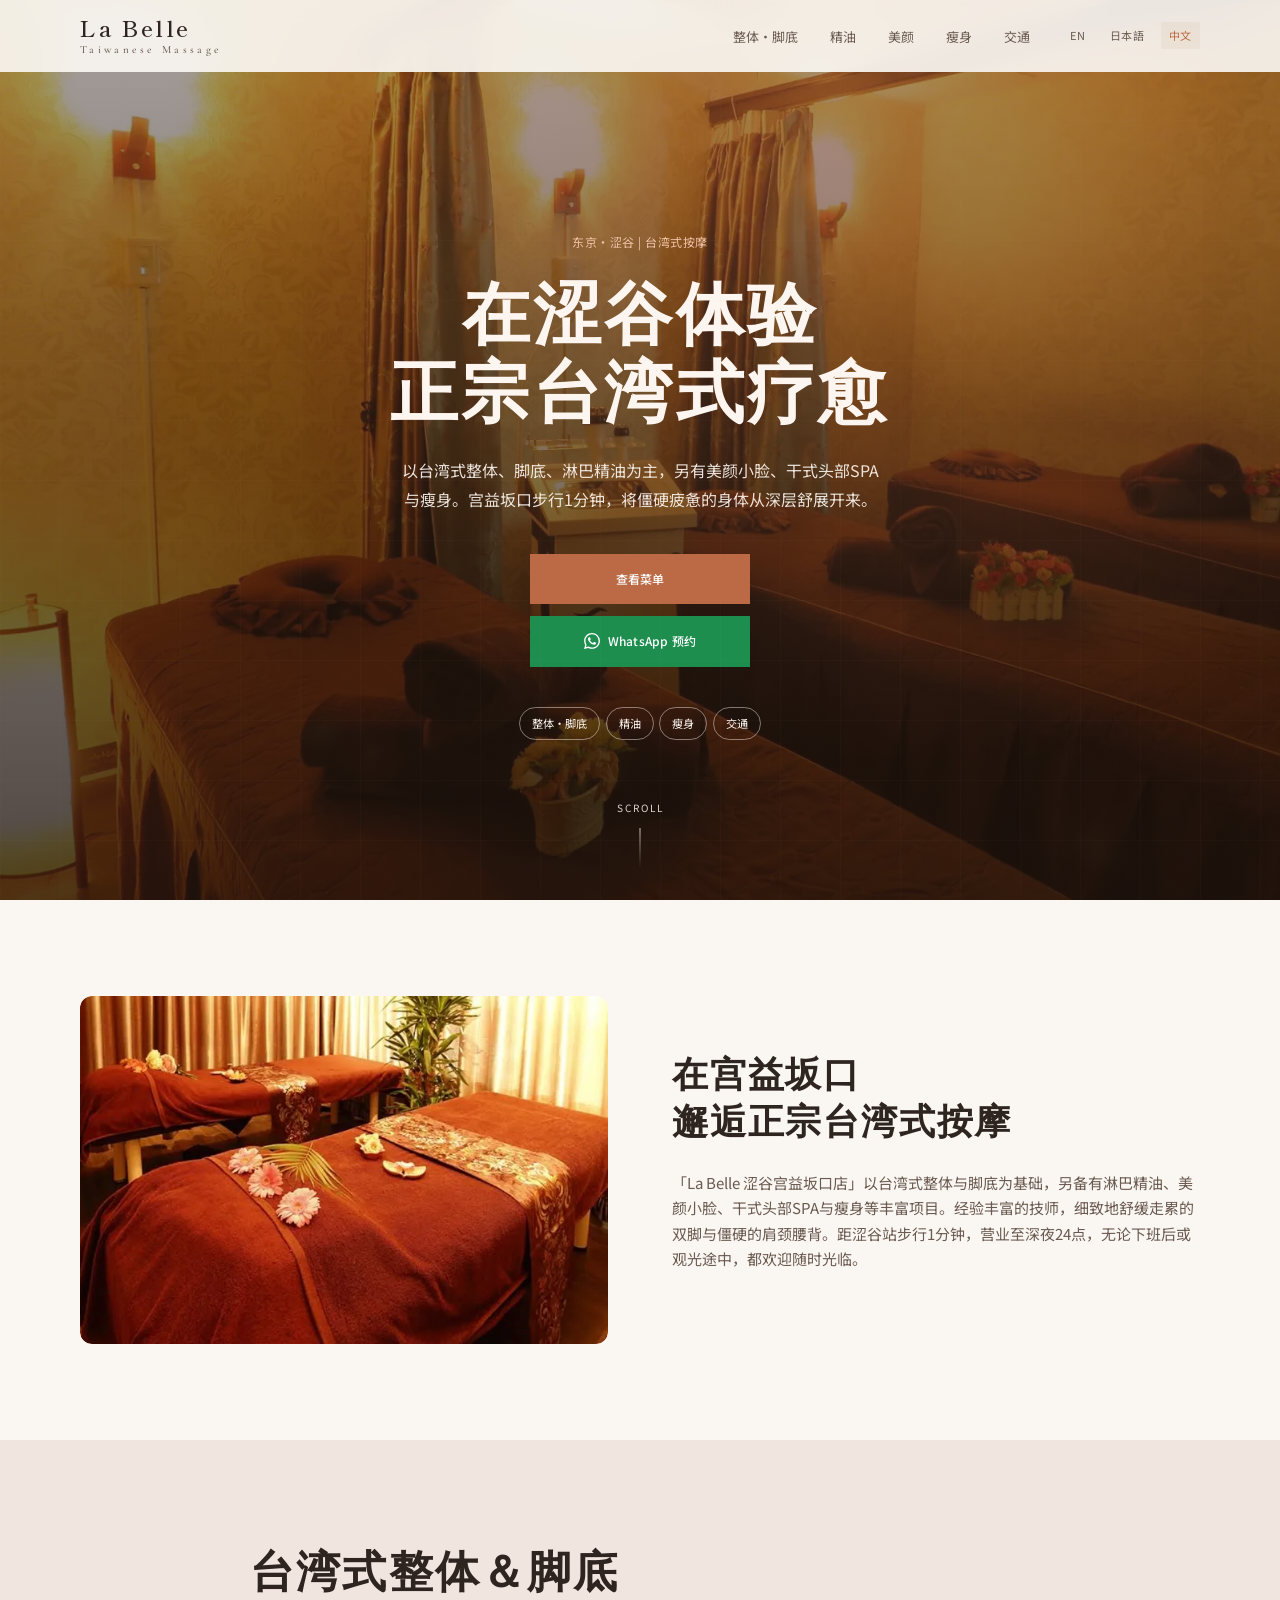
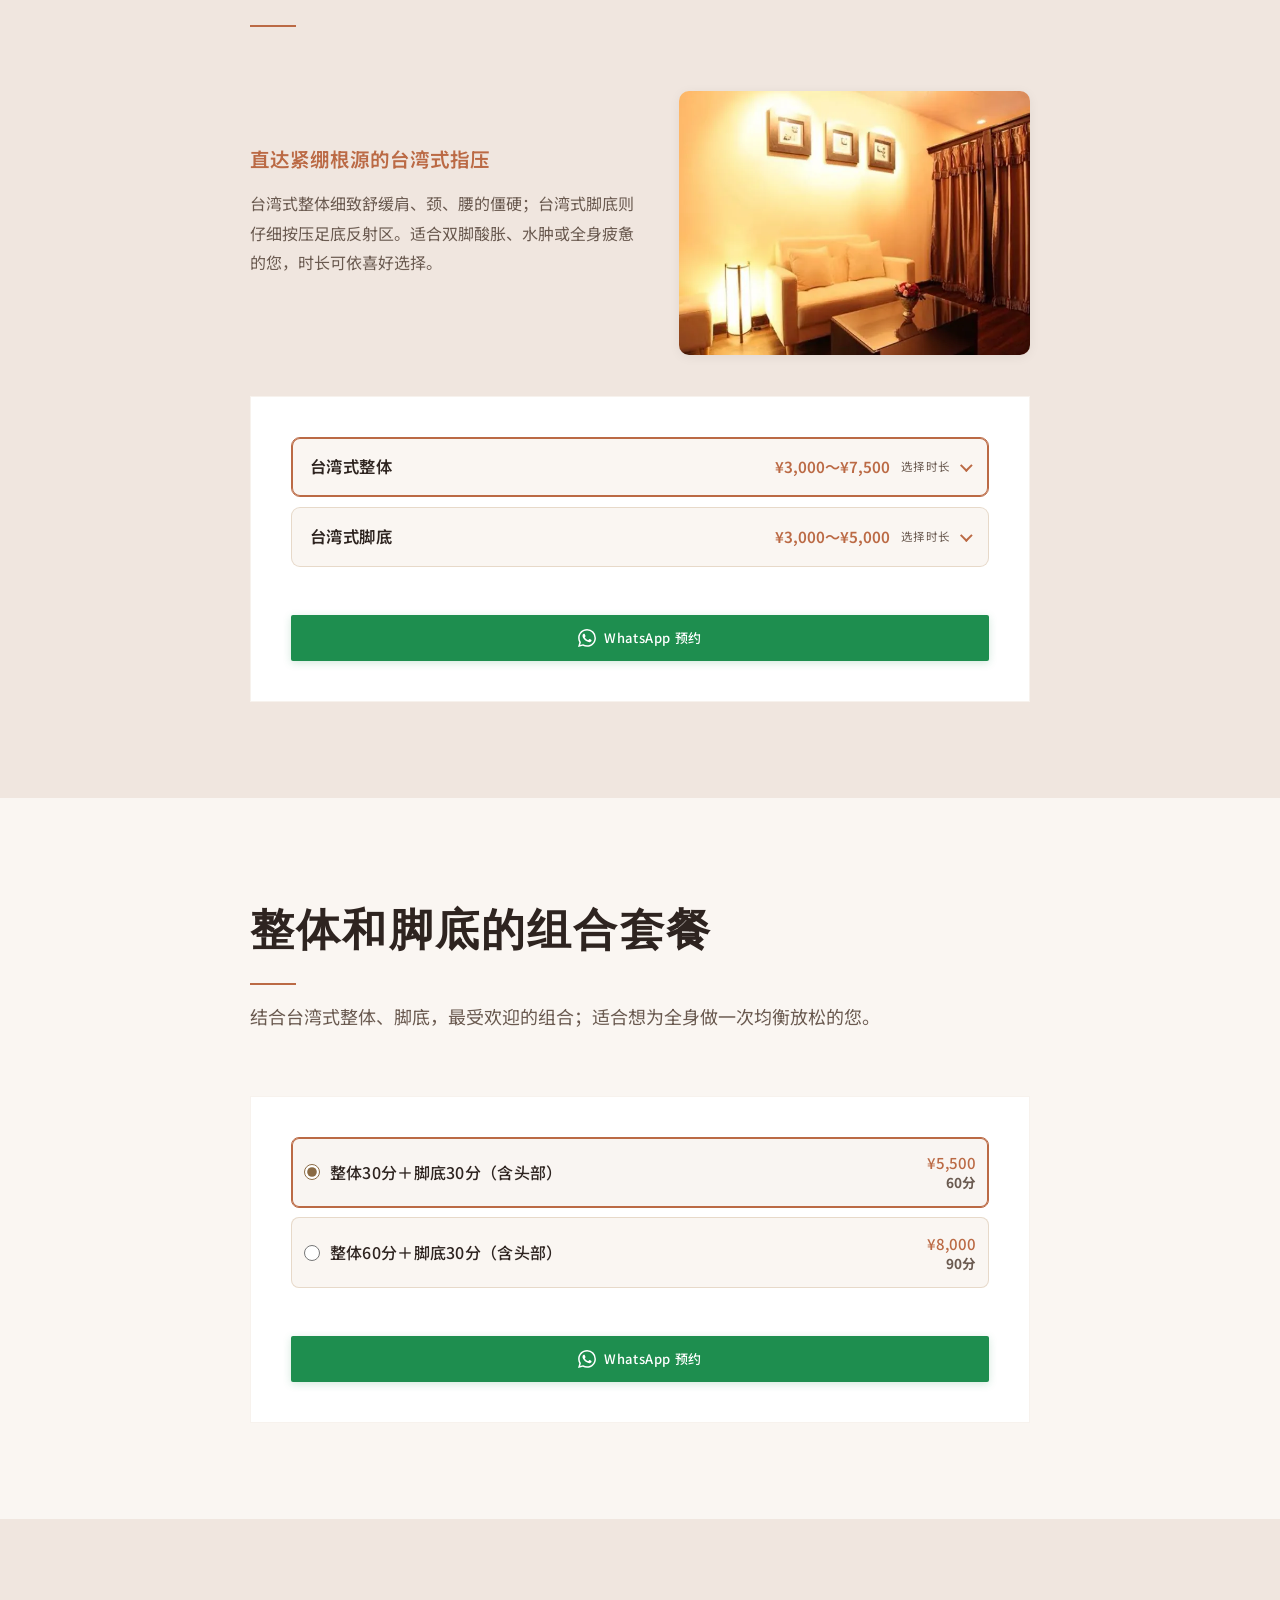
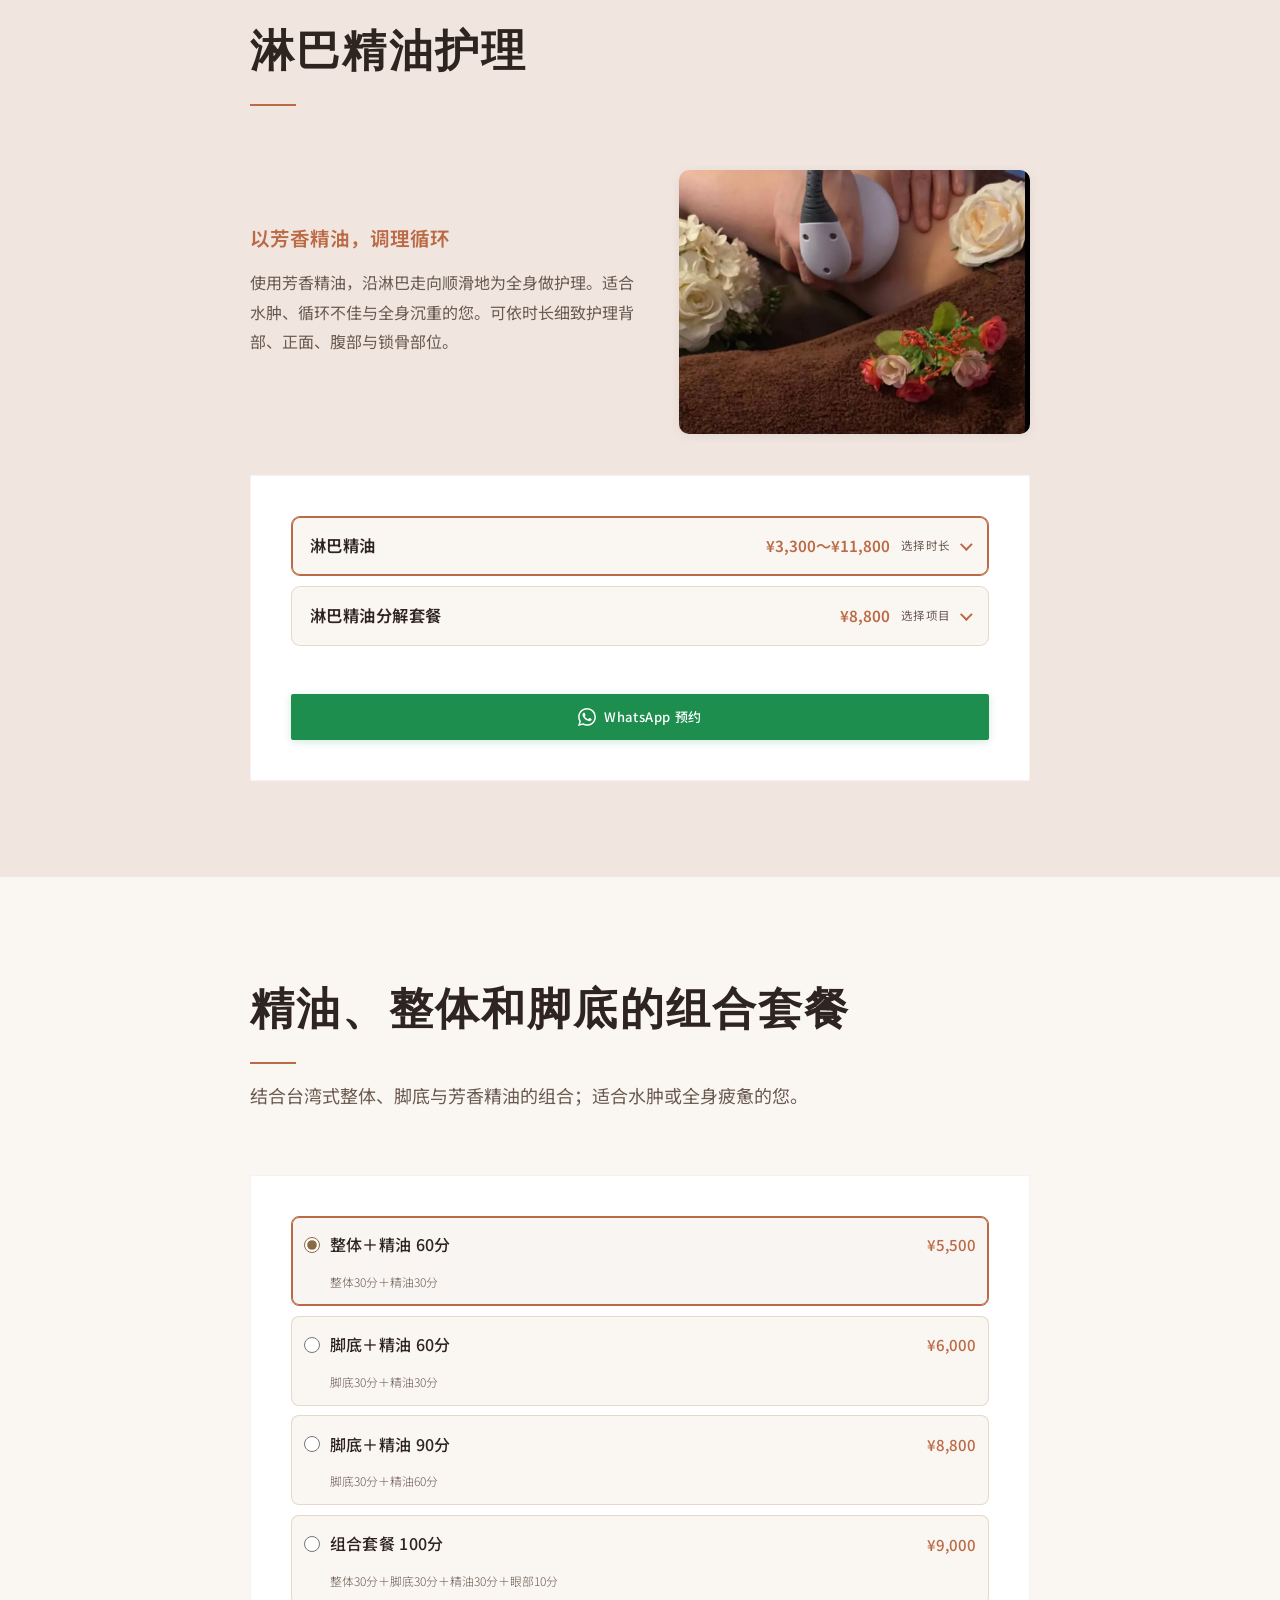
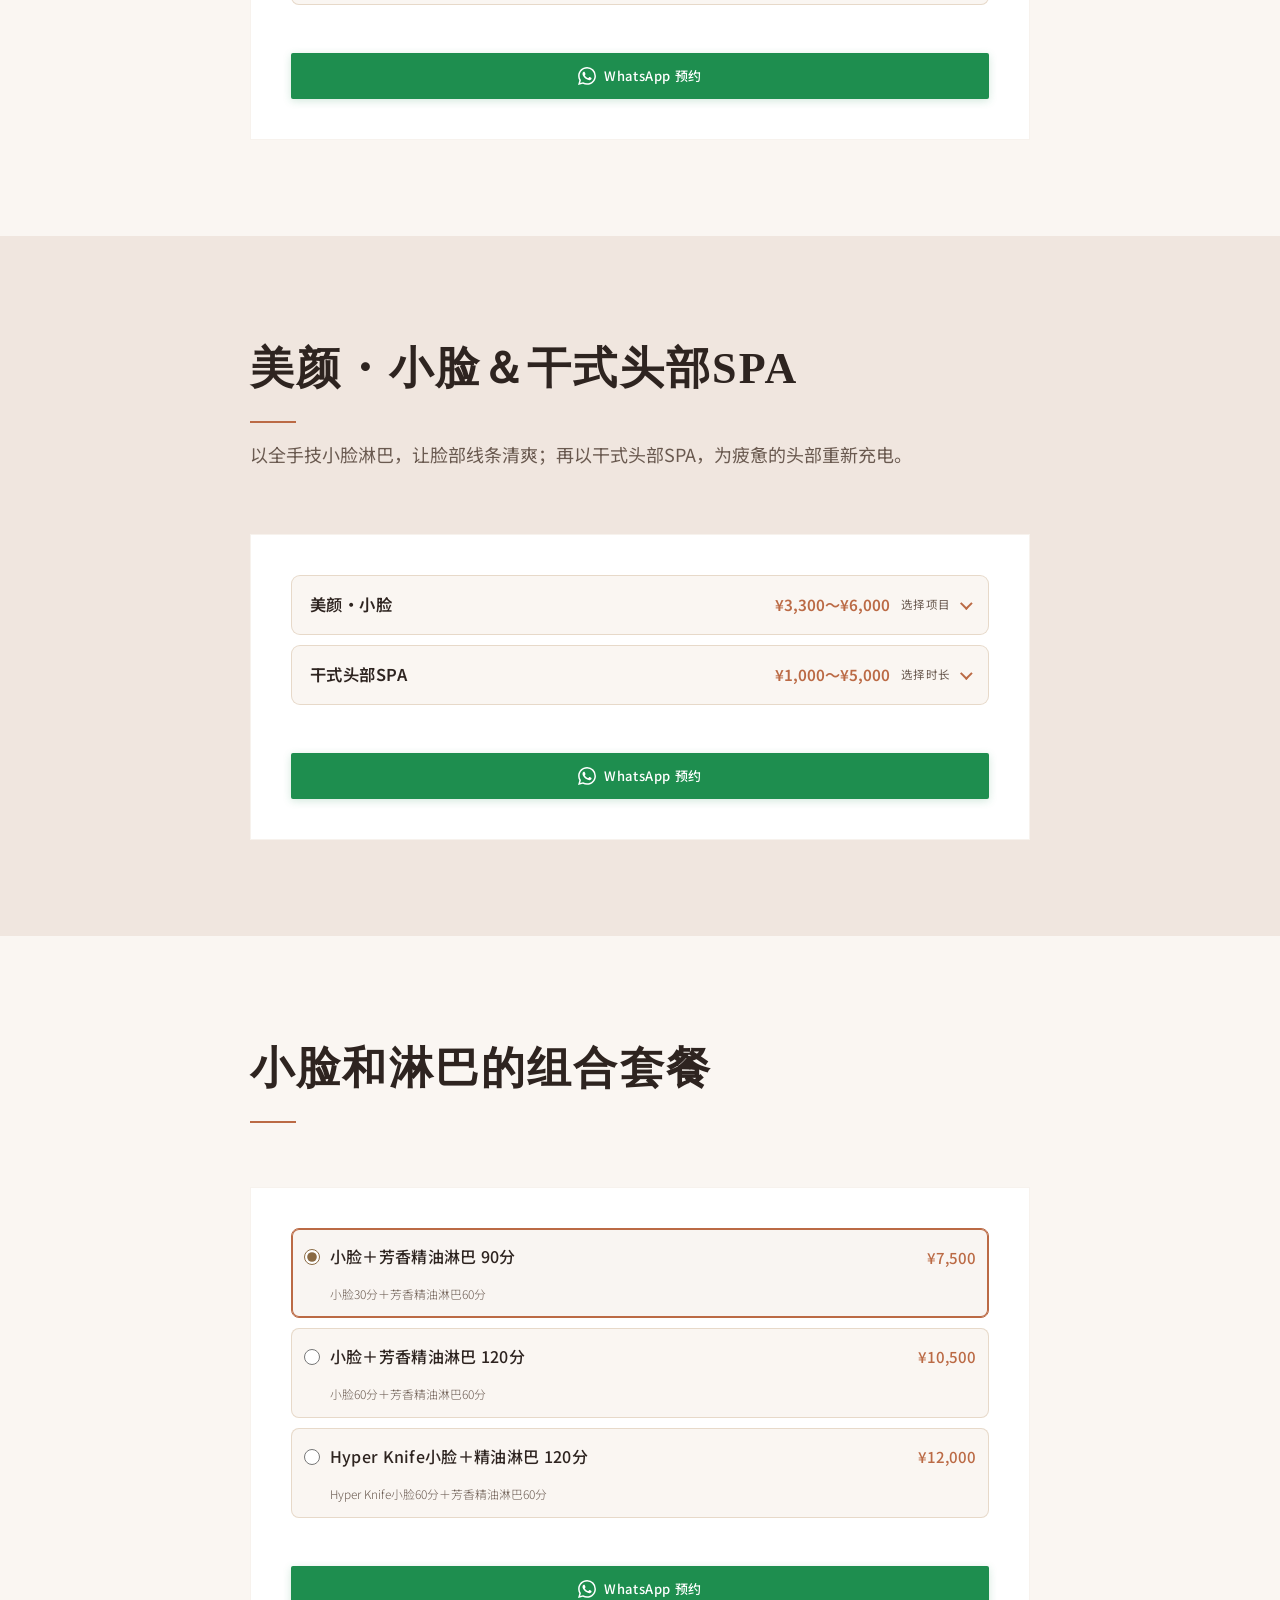
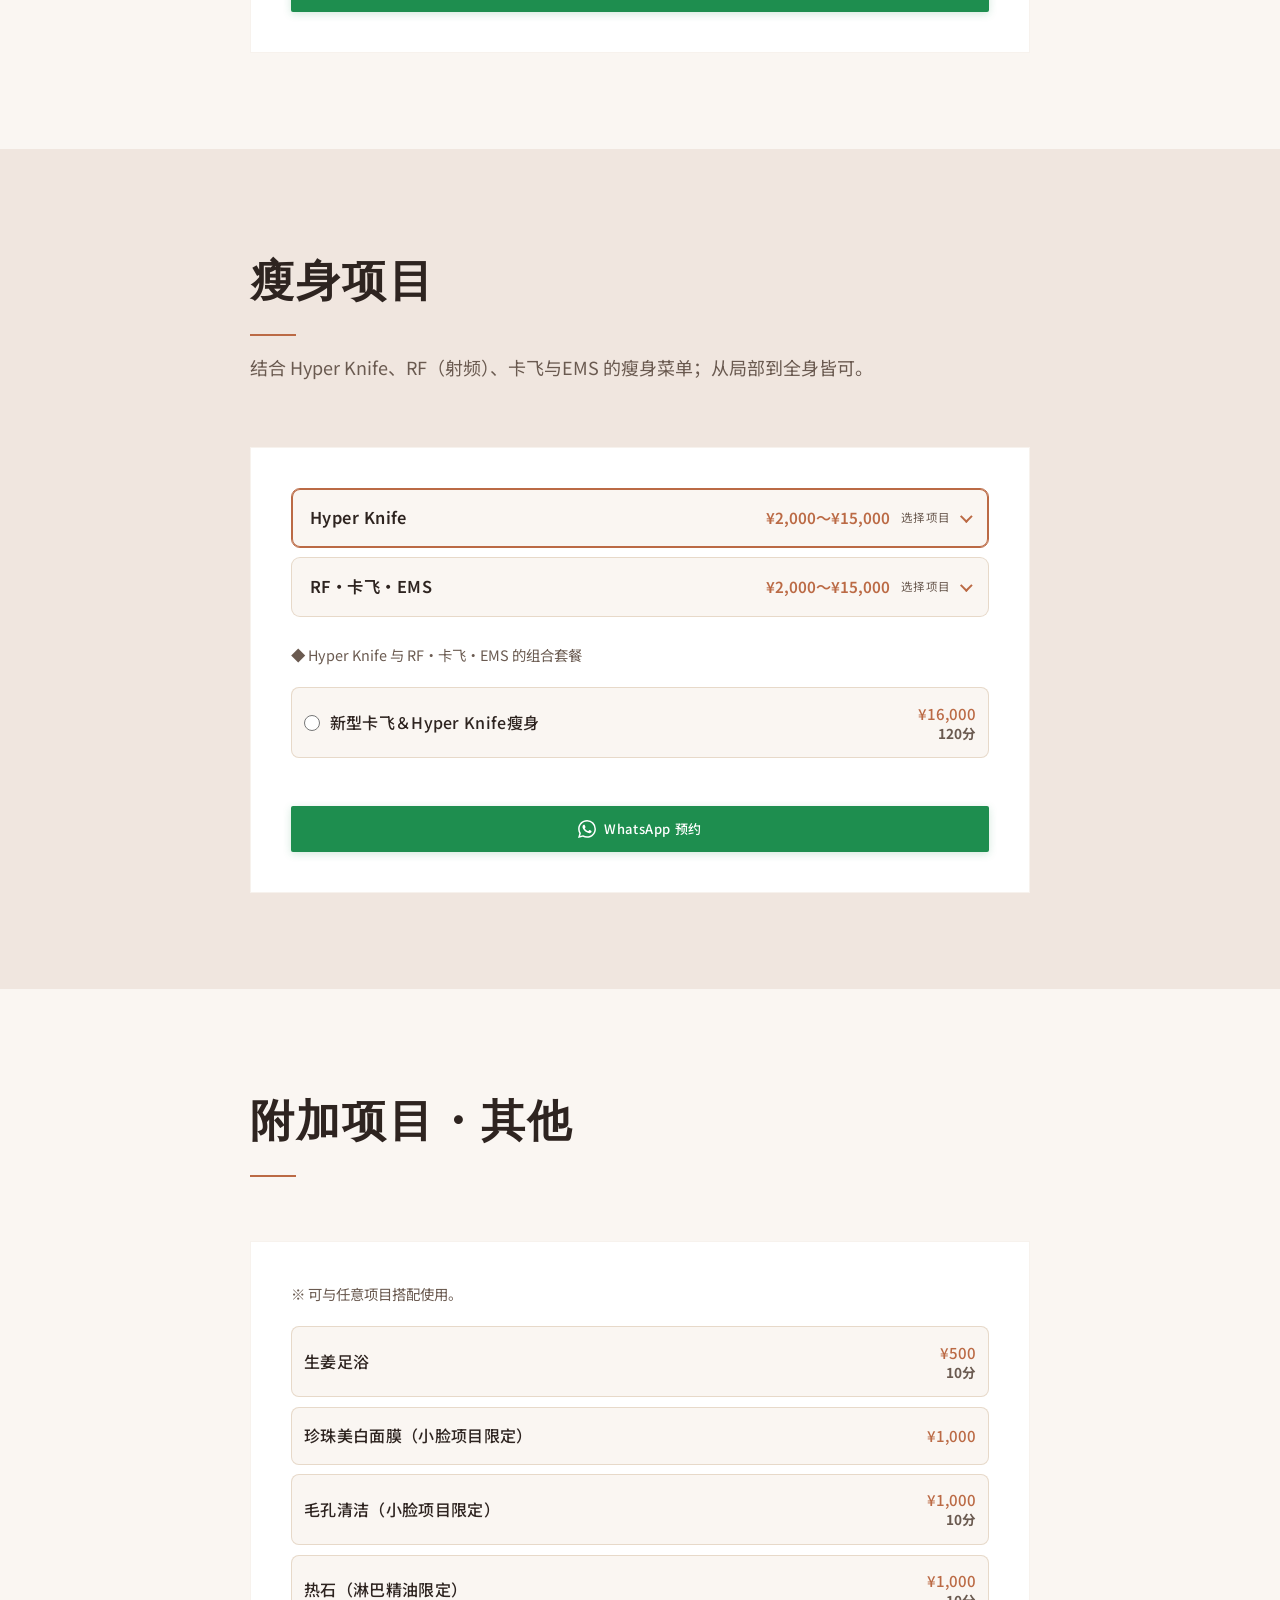
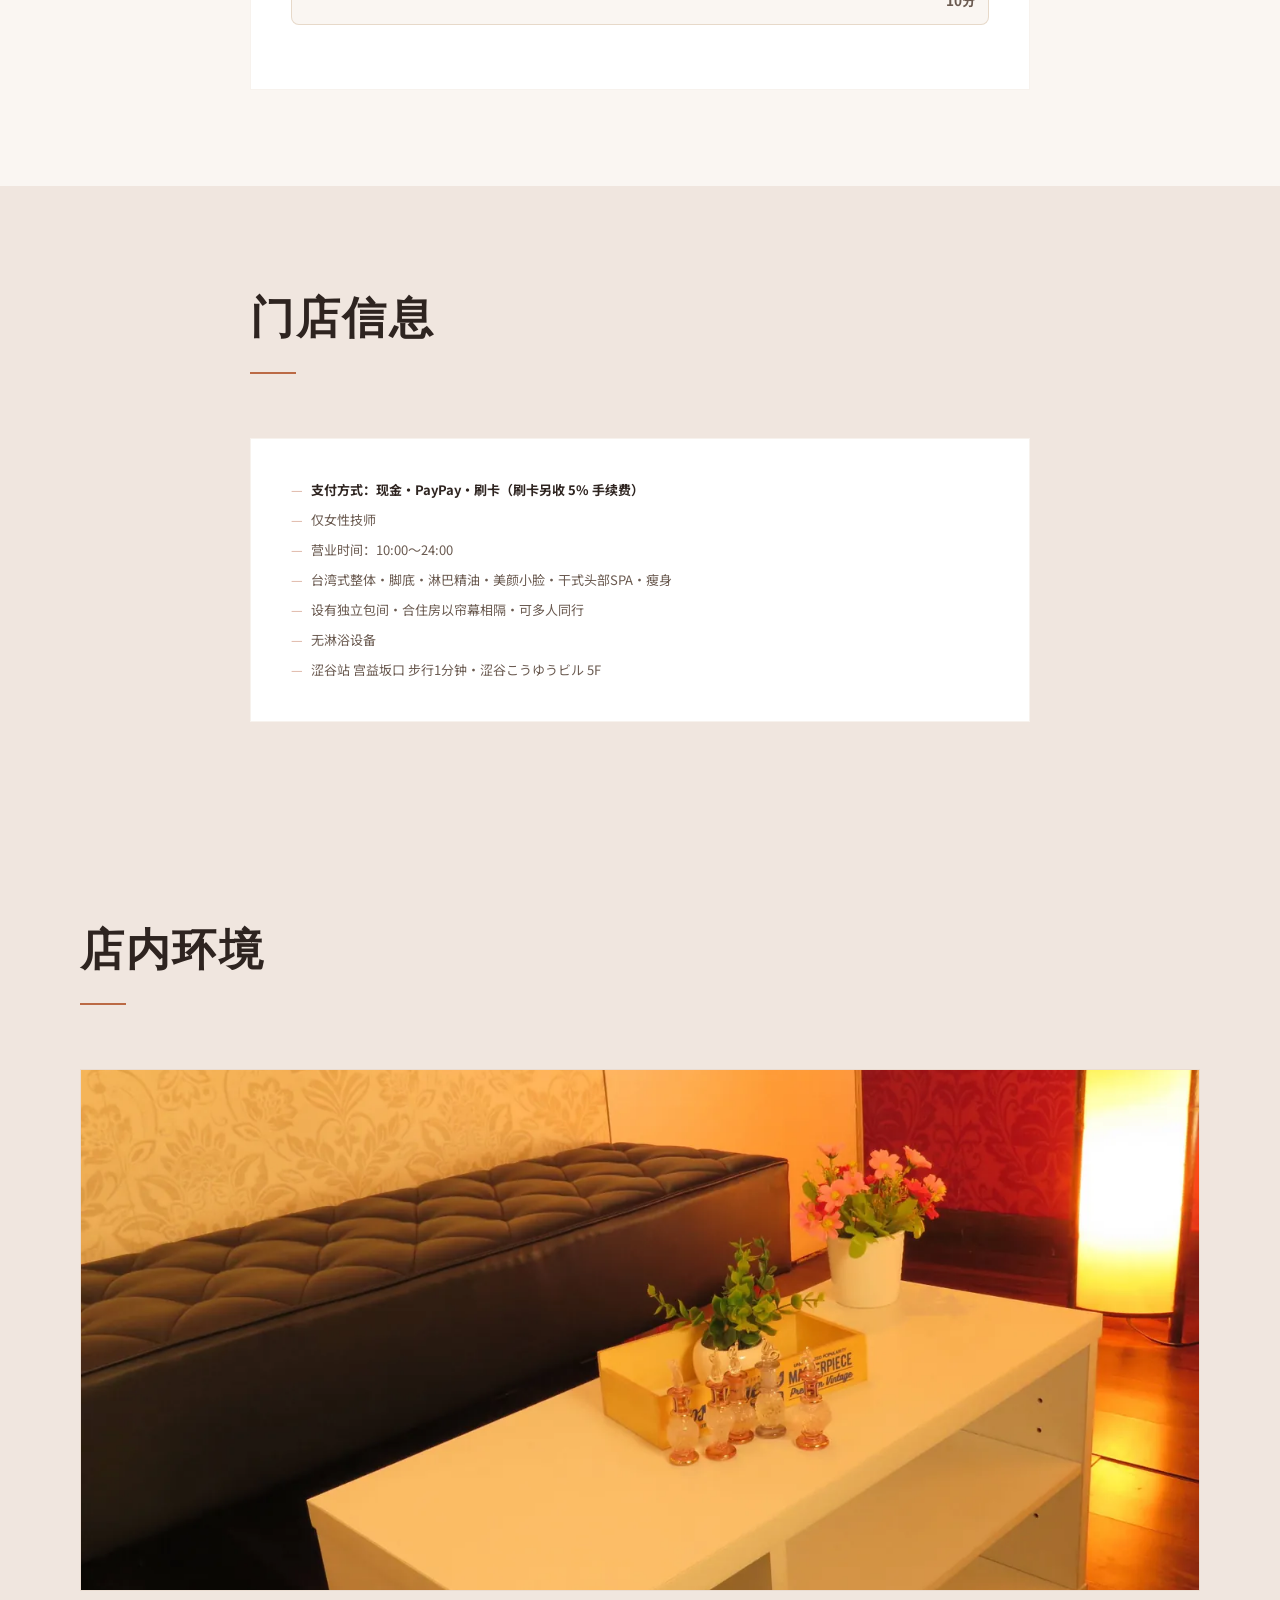
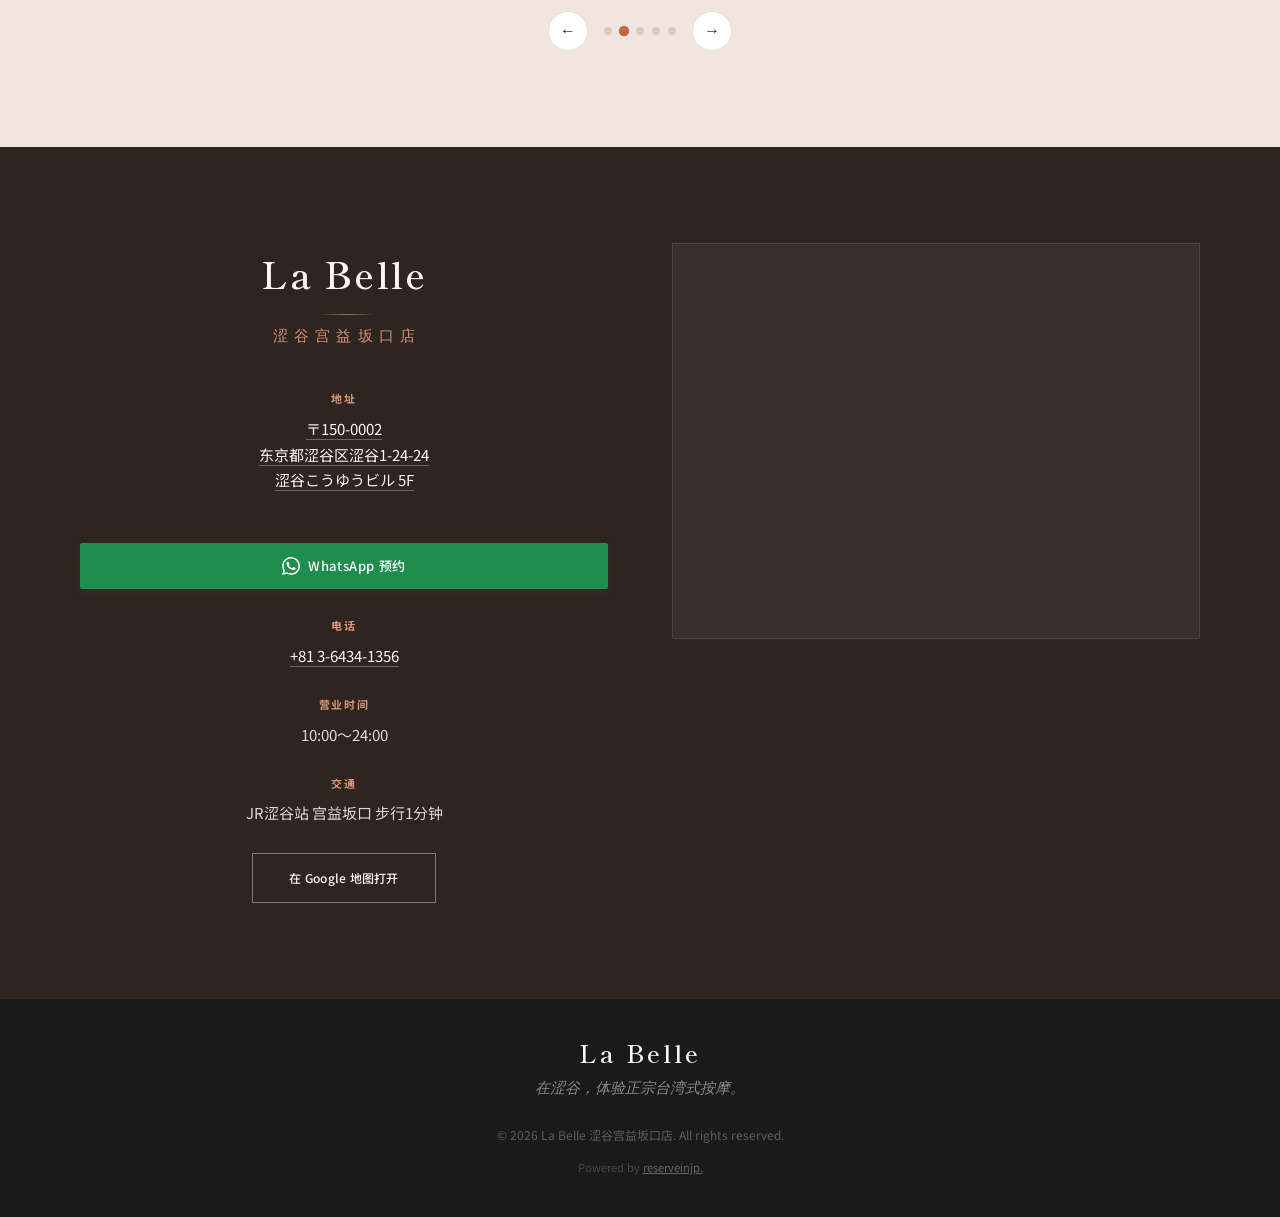
==== commit 51e30081: "Reapply short-title + sub-note formatting to long compound option names Restores the pre-rebuild rea" ====
--- a/la-belle/cn/index.html
+++ b/la-belle/cn/index.html
@@ -245,23 +245,27 @@
           <div class="option-rows">
             <label class="opt-row">
               <input type="radio" name="combo2-sel" value="Combo Body+Oil 60min" checked>
-              <span class="opt-duration"><span class="opt-name">整体30分＋精油30分</span></span>
-              <span class="opt-price">¥5,500<small>60分</small></span>
+              <span class="opt-duration"><span class="opt-name">整体＋精油 60分</span></span>
+              <span class="opt-price">¥5,500</span>
+              <span class="opt-sub">整体30分＋精油30分</span>
             </label>
             <label class="opt-row">
               <input type="radio" name="combo2-sel" value="Combo Foot+Oil 60min">
-              <span class="opt-duration"><span class="opt-name">脚底30分＋精油30分</span></span>
-              <span class="opt-price">¥6,000<small>60分</small></span>
+              <span class="opt-duration"><span class="opt-name">脚底＋精油 60分</span></span>
+              <span class="opt-price">¥6,000</span>
+              <span class="opt-sub">脚底30分＋精油30分</span>
             </label>
             <label class="opt-row">
               <input type="radio" name="combo2-sel" value="Combo Foot+Oil 90min">
-              <span class="opt-duration"><span class="opt-name">脚底30分＋精油60分</span></span>
-              <span class="opt-price">¥8,800<small>90分</small></span>
+              <span class="opt-duration"><span class="opt-name">脚底＋精油 90分</span></span>
+              <span class="opt-price">¥8,800</span>
+              <span class="opt-sub">脚底30分＋精油60分</span>
             </label>
             <label class="opt-row">
               <input type="radio" name="combo2-sel" value="Combo Body+Foot+Oil+Eye 100min">
-              <span class="opt-duration"><span class="opt-name">整体30分＋脚底30分＋精油30分＋眼部10分</span></span>
-              <span class="opt-price">¥9,000<small>100分</small></span>
+              <span class="opt-duration"><span class="opt-name">组合套餐 100分</span></span>
+              <span class="opt-price">¥9,000</span>
+              <span class="opt-sub">整体30分＋脚底30分＋精油30分＋眼部10分</span>
             </label>
           </div>
           <a href="../booking.html?lang=cn" class="btn-booking"><svg viewBox="0 0 24 24" width="18" height="18"><path d="M17.472 14.382c-.297-.149-1.758-.867-2.03-.967-.273-.099-.471-.148-.67.15-.197.297-.767.966-.94 1.164-.173.199-.347.223-.644.075-.297-.15-1.255-.463-2.39-1.475-.884-.788-1.48-1.761-1.653-2.059-.173-.297-.018-.458.13-.606.134-.133.298-.347.446-.52.149-.174.198-.298.298-.497.099-.198.05-.371-.025-.52-.075-.149-.669-1.612-.916-2.207-.242-.579-.487-.5-.669-.51-.173-.008-.371-.01-.57-.01-.198 0-.52.074-.792.372-.272.297-1.04 1.016-1.04 2.479 0 1.462 1.065 2.875 1.213 3.074.149.198 2.096 3.2 5.077 4.487.709.306 1.262.489 1.694.625.712.227 1.36.195 1.871.118.571-.085 1.758-.719 2.006-1.413.248-.694.248-1.289.173-1.413-.074-.124-.272-.198-.57-.347m-5.421 7.403h-.004a9.87 9.87 0 01-5.031-1.378l-.361-.214-3.741.982.998-3.648-.235-.374a9.86 9.86 0 01-1.51-5.26c.001-5.45 4.436-9.884 9.888-9.884 2.64 0 5.122 1.03 6.988 2.898a9.825 9.825 0 012.893 6.994c-.003 5.45-4.437 9.884-9.885 9.884m8.413-18.297A11.815 11.815 0 0012.05 0C5.495 0 .16 5.335.157 11.892c0 2.096.547 4.142 1.588 5.945L.057 24l6.305-1.654a11.882 11.882 0 005.683 1.448h.005c6.554 0 11.89-5.335 11.893-11.893a11.821 11.821 0 00-3.48-8.413Z" fill="currentColor"/></svg> WhatsApp 预约</a>
@@ -338,18 +342,21 @@
           <div class="option-rows">
             <label class="opt-row">
               <input type="radio" name="facelymph-sel" value="Face30 Oil60" checked>
-              <span class="opt-duration"><span class="opt-name">小脸30分＋芳香精油淋巴60分</span></span>
-              <span class="opt-price">¥7,500<small>共90分</small></span>
+              <span class="opt-duration"><span class="opt-name">小脸＋芳香精油淋巴 90分</span></span>
+              <span class="opt-price">¥7,500</span>
+              <span class="opt-sub">小脸30分＋芳香精油淋巴60分</span>
             </label>
             <label class="opt-row">
               <input type="radio" name="facelymph-sel" value="Face60 Oil60">
-              <span class="opt-duration"><span class="opt-name">小脸60分＋芳香精油淋巴60分</span></span>
-              <span class="opt-price">¥10,500<small>共120分</small></span>
+              <span class="opt-duration"><span class="opt-name">小脸＋芳香精油淋巴 120分</span></span>
+              <span class="opt-price">¥10,500</span>
+              <span class="opt-sub">小脸60分＋芳香精油淋巴60分</span>
             </label>
             <label class="opt-row">
               <input type="radio" name="facelymph-sel" value="HyperKnife Face60 Oil60">
-              <span class="opt-duration"><span class="opt-name">Hyper Knife小脸60分＋芳香精油淋巴60分</span></span>
-              <span class="opt-price">¥12,000<small>共120分</small></span>
+              <span class="opt-duration"><span class="opt-name">Hyper Knife小脸＋精油淋巴 120分</span></span>
+              <span class="opt-price">¥12,000</span>
+              <span class="opt-sub">Hyper Knife小脸60分＋芳香精油淋巴60分</span>
             </label>
           </div>
           <a href="../booking.html?lang=cn" class="btn-booking"><svg viewBox="0 0 24 24" width="18" height="18"><path d="M17.472 14.382c-.297-.149-1.758-.867-2.03-.967-.273-.099-.471-.148-.67.15-.197.297-.767.966-.94 1.164-.173.199-.347.223-.644.075-.297-.15-1.255-.463-2.39-1.475-.884-.788-1.48-1.761-1.653-2.059-.173-.297-.018-.458.13-.606.134-.133.298-.347.446-.52.149-.174.198-.298.298-.497.099-.198.05-.371-.025-.52-.075-.149-.669-1.612-.916-2.207-.242-.579-.487-.5-.669-.51-.173-.008-.371-.01-.57-.01-.198 0-.52.074-.792.372-.272.297-1.04 1.016-1.04 2.479 0 1.462 1.065 2.875 1.213 3.074.149.198 2.096 3.2 5.077 4.487.709.306 1.262.489 1.694.625.712.227 1.36.195 1.871.118.571-.085 1.758-.719 2.006-1.413.248-.694.248-1.289.173-1.413-.074-.124-.272-.198-.57-.347m-5.421 7.403h-.004a9.87 9.87 0 01-5.031-1.378l-.361-.214-3.741.982.998-3.648-.235-.374a9.86 9.86 0 01-1.51-5.26c.001-5.45 4.436-9.884 9.888-9.884 2.64 0 5.122 1.03 6.988 2.898a9.825 9.825 0 012.893 6.994c-.003 5.45-4.437 9.884-9.885 9.884m8.413-18.297A11.815 11.815 0 0012.05 0C5.495 0 .16 5.335.157 11.892c0 2.096.547 4.142 1.588 5.945L.057 24l6.305-1.654a11.882 11.882 0 005.683 1.448h.005c6.554 0 11.89-5.335 11.893-11.893a11.821 11.821 0 00-3.48-8.413Z" fill="currentColor"/></svg> WhatsApp 预约</a>
@@ -383,23 +390,27 @@
                 </label>
                 <label class="opt-row">
                   <input type="radio" name="slim-sel" value="Hyper Knife 60min">
-                  <span class="opt-duration"><span class="opt-name">Hyper Knife（上半身或下半身＋精油淋巴30分）</span></span>
+                  <span class="opt-duration"><span class="opt-name">Hyper Knife</span></span>
                   <span class="opt-price">¥8,000<small>60分</small></span>
+                  <span class="opt-sub">上半身或下半身＋精油淋巴30分</span>
                 </label>
                 <label class="opt-row">
                   <input type="radio" name="slim-sel" value="Hyper Knife 90min">
-                  <span class="opt-duration"><span class="opt-name">Hyper Knife（上半身或下半身＋精油淋巴45分）</span></span>
+                  <span class="opt-duration"><span class="opt-name">Hyper Knife</span></span>
                   <span class="opt-price">¥12,000<small>90分</small></span>
+                  <span class="opt-sub">上半身或下半身＋精油淋巴45分</span>
                 </label>
                 <label class="opt-row">
                   <input type="radio" name="slim-sel" value="Hyper Knife 120min">
-                  <span class="opt-duration"><span class="opt-name">Hyper Knife（全身60分＋全身精油淋巴60分）</span></span>
+                  <span class="opt-duration"><span class="opt-name">Hyper Knife</span></span>
                   <span class="opt-price">¥15,000<small>120分</small></span>
+                  <span class="opt-sub">全身60分＋全身精油淋巴60分</span>
                 </label>
                 <label class="opt-row">
                   <input type="radio" name="slim-sel" value="Hyper Knife Face 60min">
-                  <span class="opt-duration"><span class="opt-name">Hyper Knife小脸美肌（Hyper Knife30分＋小脸手部按摩30分／脸・颈・锁骨）</span></span>
+                  <span class="opt-duration"><span class="opt-name">Hyper Knife小脸美肌</span></span>
                   <span class="opt-price">¥8,000<small>60分</small></span>
+                  <span class="opt-sub">Hyper Knife30分＋小脸手部按摩30分／脸・颈・锁骨</span>
                 </label>
               </div>
             </div>
@@ -421,23 +432,27 @@
                 </label>
                 <label class="opt-row">
                   <input type="radio" name="slim-sel" value="Cavi RF EMS 60min">
-                  <span class="opt-duration"><span class="opt-name">卡飞×RF×EMS×精油按摩（上半身或下半身＋精油淋巴30分）</span></span>
+                  <span class="opt-duration"><span class="opt-name">卡飞×RF×EMS×精油按摩</span></span>
                   <span class="opt-price">¥8,000<small>60分</small></span>
+                  <span class="opt-sub">上半身或下半身＋精油淋巴30分</span>
                 </label>
                 <label class="opt-row">
                   <input type="radio" name="slim-sel" value="Cavi RF EMS 90min">
-                  <span class="opt-duration"><span class="opt-name">卡飞×RF×EMS×精油按摩（上半身或下半身＋精油淋巴45分）</span></span>
+                  <span class="opt-duration"><span class="opt-name">卡飞×RF×EMS×精油按摩</span></span>
                   <span class="opt-price">¥12,000<small>90分</small></span>
+                  <span class="opt-sub">上半身或下半身＋精油淋巴45分</span>
                 </label>
                 <label class="opt-row">
                   <input type="radio" name="slim-sel" value="Cavi RF EMS 120min">
-                  <span class="opt-duration"><span class="opt-name">卡飞×RF×EMS全身（全身60分＋全身精油淋巴60分）</span></span>
+                  <span class="opt-duration"><span class="opt-name">卡飞×RF×EMS全身</span></span>
                   <span class="opt-price">¥15,000<small>120分</small></span>
+                  <span class="opt-sub">全身60分＋全身精油淋巴60分</span>
                 </label>
                 <label class="opt-row">
                   <input type="radio" name="slim-sel" value="Radio EMS Hyperpulse Face 60min">
-                  <span class="opt-duration"><span class="opt-name">射频＆EMS＆超脉冲小脸美肌（30分＋小脸手部按摩30分／脸・颈・锁骨）</span></span>
+                  <span class="opt-duration"><span class="opt-name">射频＆EMS＆超脉冲小脸美肌</span></span>
                   <span class="opt-price">¥8,000<small>60分</small></span>
+                  <span class="opt-sub">30分＋小脸手部按摩30分／脸・颈・锁骨</span>
                 </label>
               </div>
             </div>
